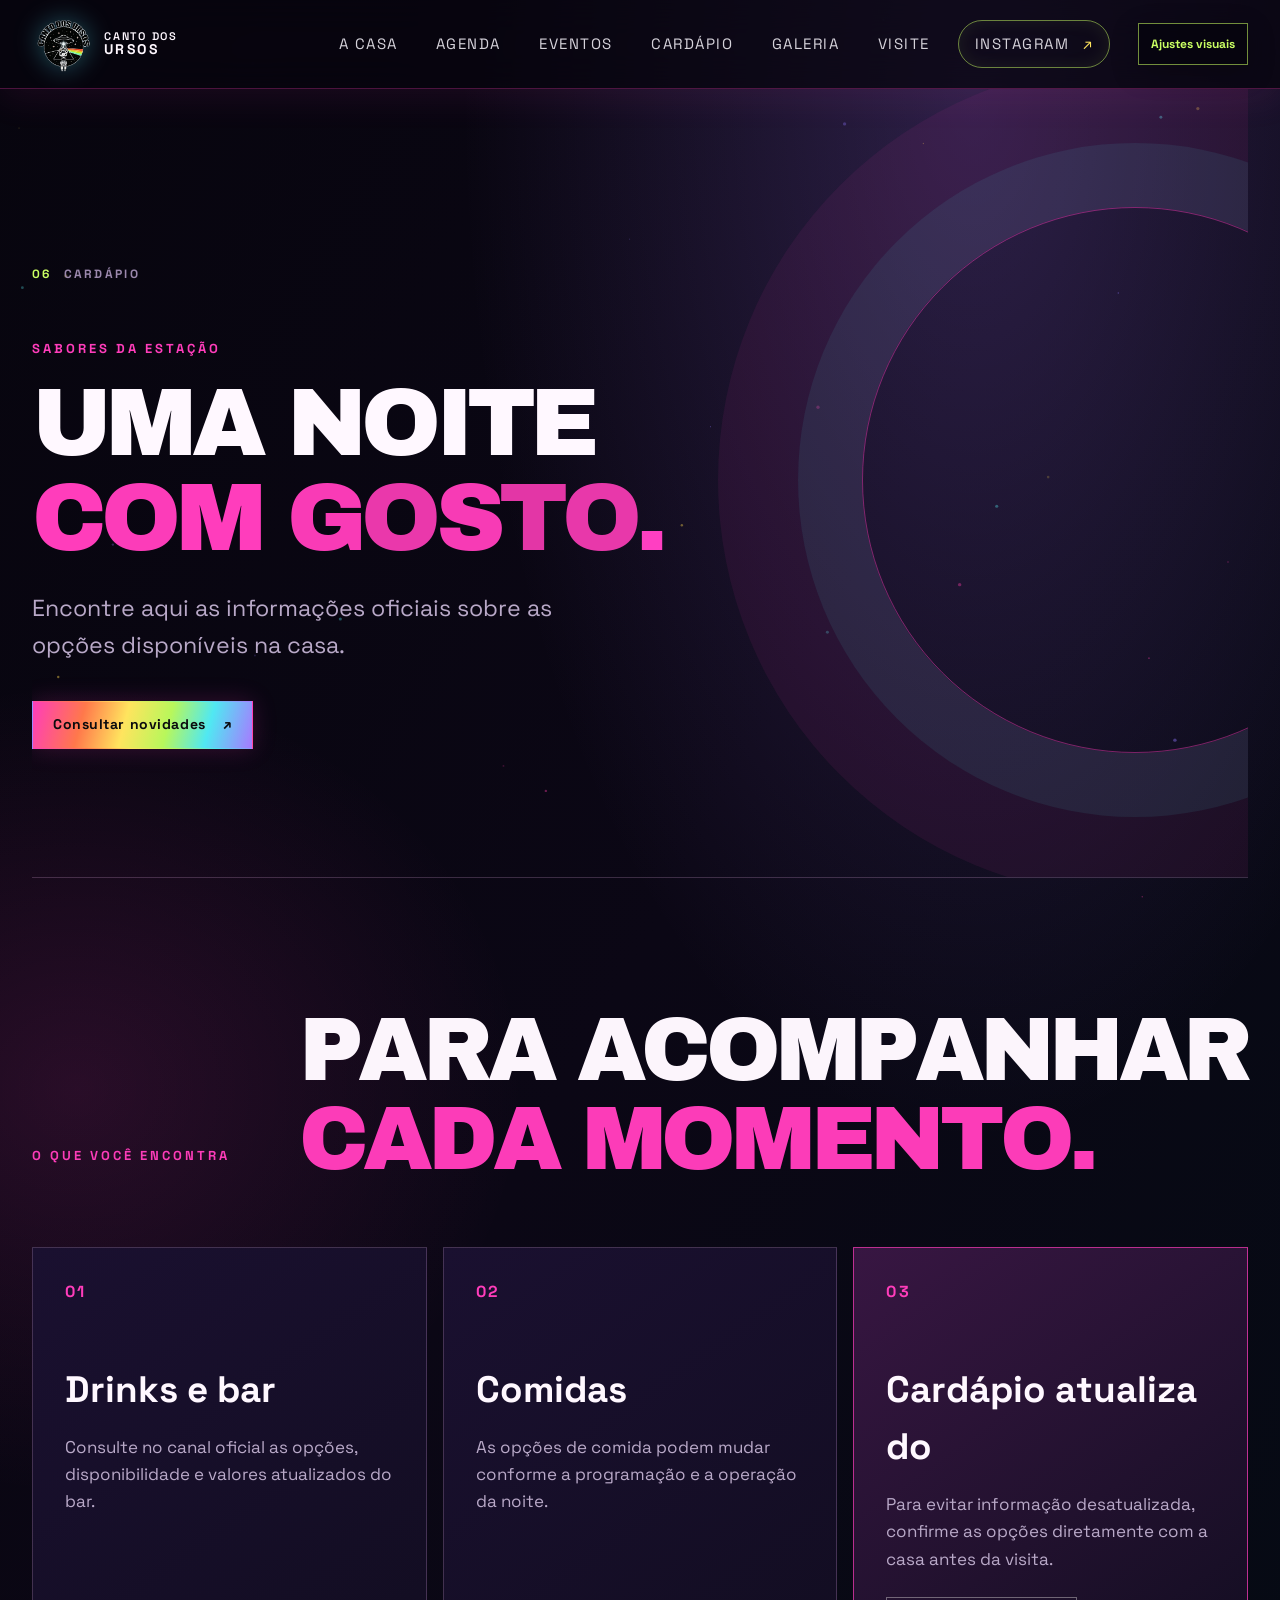
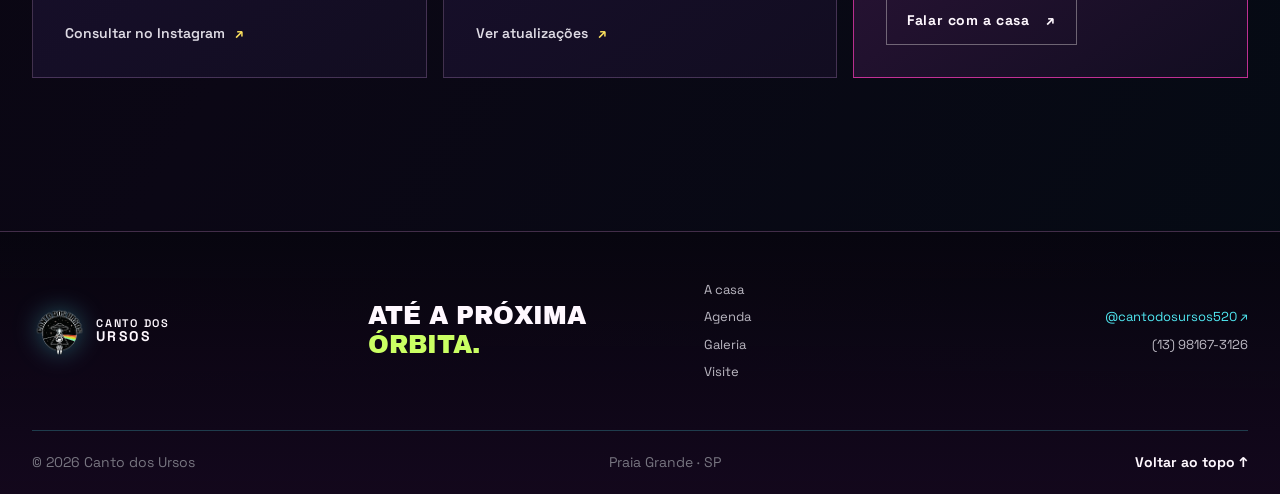
==== cardapio/index.html @ 27183014 "Adicionar bandeira LGBT 3D do Sketchfab" ====
<!DOCTYPE html><html lang="pt-BR"> <head><meta charset="UTF-8"><meta name="viewport" content="width=device-width, initial-scale=1"><meta name="theme-color" content="#090a10"><meta name="description" content="Consulte as informações oficiais sobre o cardápio do Canto dos Ursos."><meta name="keywords" content="Canto dos Ursos, boate LGBTQIA+, Praia Grande, vida noturna"><link rel="canonical" href="https://cantodosursos.online/"><meta property="og:type" content="website"><meta property="og:site_name" content="Canto dos Ursos"><meta property="og:url" content="https://cantodosursos.online/"><meta property="og:title" content="Cardápio | Canto dos Ursos"><meta property="og:description" content="Consulte as informações oficiais sobre o cardápio do Canto dos Ursos."><meta property="og:image" content="https://files.manuscdn.com/user_upload_by_module/session_file/310519664012364690/dqpLhyeZSPPXailp.png"><meta property="og:image:alt" content="Emblema oficial do Canto dos Ursos: disco voador, urso, astronauta, estrelas e arco-íris."><meta name="twitter:card" content="summary_large_image"><meta name="twitter:title" content="Cardápio | Canto dos Ursos"><meta name="twitter:description" content="Consulte as informações oficiais sobre o cardápio do Canto dos Ursos."><meta name="twitter:image" content="https://files.manuscdn.com/user_upload_by_module/session_file/310519664012364690/dqpLhyeZSPPXailp.png"><link rel="icon" type="image/png" href="/images/logo-canto-dos-ursos.png"><link rel="preconnect" href="https://fonts.googleapis.com"><link rel="preconnect" href="https://fonts.gstatic.com" crossorigin="anonymous"><link href="https://fonts.googleapis.com/css2?family=Archivo+Black&family=Space+Grotesk:wght@400;500;600;700&display=swap" rel="stylesheet"><title>Cardápio | Canto dos Ursos</title><script>
      try {
        const saved = JSON.parse(localStorage.getItem('canto-visual-settings') || '{}');
        const root = document.documentElement;
        if (saved.textScale === 'large') root.dataset.textScale = 'large';
        if (saved.contrast === 'high') root.dataset.contrast = 'high';
        if (saved.motion === 'reduced') root.dataset.motion = 'reduced';
        if (saved.lowVision === 'enabled') root.dataset.lowVision = 'enabled';
        if (saved.colorVision && saved.colorVision !== 'normal') root.dataset.colorVision = saved.colorVision;
      } catch {}
    </script><link rel="stylesheet" href="/_astro/cardapio.BzVViH2A.css"></head> <body> <canvas id="cosmic-field" class="cosmic-field" aria-hidden="true"></canvas> <a class="skip-link" href="#conteudo">Pular para o conteúdo</a> <script type="module">const s="canto-visual-settings",i={textScale:"normal",contrast:"normal",motion:"full",links:"normal",lowVision:"normal",colorVision:"normal"},n=document.documentElement,o=document.querySelector("#visual-settings"),r=document.querySelectorAll("[data-setting]");function d(){try{return{...i,...JSON.parse(localStorage.getItem(s)||"{}")}}catch{return{...i}}}function c(e){localStorage.setItem(s,JSON.stringify(e))}function l(e){n.dataset.textScale=e.textScale==="large"?"large":"normal",n.dataset.contrast=e.contrast==="high"?"high":"normal",n.dataset.motion=e.motion==="reduced"?"reduced":"full",n.dataset.links=e.links==="highlighted"?"highlighted":"normal",n.dataset.lowVision=e.lowVision==="enabled"?"enabled":"normal",n.dataset.colorVision=e.colorVision,r.forEach(t=>{const a=t.dataset.setting;a&&(t instanceof HTMLInputElement?t.checked=a==="textScale"?e.textScale==="large":a==="contrast"?e.contrast==="high":a==="motion"?e.motion==="reduced":a==="links"?e.links==="highlighted":e.lowVision==="enabled":a==="colorVision"&&(t.value=e.colorVision))})}if(o){let e=d();l(e),r.forEach(t=>{t.addEventListener("change",()=>{const a=t.dataset.setting;a&&(t instanceof HTMLSelectElement?e={...e,colorVision:t.value}:a==="textScale"?e={...e,textScale:t.checked?"large":"normal"}:a==="contrast"?e={...e,contrast:t.checked?"high":"normal"}:a==="motion"?e={...e,motion:t.checked?"reduced":"full"}:a==="links"?e={...e,links:t.checked?"highlighted":"normal"}:a==="lowVision"&&(e={...e,lowVision:t.checked?"enabled":"normal"}),l(e),c(e))})}),o.querySelector("[data-visual-reset]")?.addEventListener("click",()=>{e={...i},l(e),c(e)})}</script> <div class="site-content">  <header class="site-header" data-motion-root> <div class="header-inner"> <a class="brand" href="/" aria-label="Canto dos Ursos — início"> <img src="/images/logo-canto-dos-ursos.png" alt="Logo do Canto dos Ursos" width="62" height="56"> <span class="brand-name">CANTO DOS<br><strong>URSOS</strong></span> </a> <nav class="desktop-nav" aria-label="Navegação principal"> <a href="/#casa">A casa</a> <a href="/#agenda">Agenda</a> <a href="/eventos">Eventos</a> <a href="/cardapio">Cardápio</a> <a href="/#galeria">Galeria</a> <a href="/#visite">Visite</a> </nav> <a class="header-social" href="https://www.instagram.com/cantodosursos520/" target="_blank" rel="noreferrer" aria-label="Instagram oficial @cantodosursos520">
Instagram <span aria-hidden="true">↗</span> </a> <details class="visual-settings" id="visual-settings"> <summary aria-label="Abrir ajustes visuais">Ajustes visuais</summary> <div class="visual-settings-panel" role="group" aria-labelledby="visual-settings-title"> <div class="visual-settings-heading"> <p id="visual-settings-title">Preferências visuais</p> <span>Salvas neste navegador</span> </div> <label class="visual-option"><input type="checkbox" data-setting="textScale"> <span>Aumentar texto</span></label> <label class="visual-option"><input type="checkbox" data-setting="contrast"> <span>Alto contraste</span></label> <label class="visual-option"><input type="checkbox" data-setting="motion"> <span>Reduzir animações</span></label> <label class="visual-option"><input type="checkbox" data-setting="links"> <span>Destacar links e botões</span></label> <label class="visual-option"><input type="checkbox" data-setting="lowVision"> <span>Modo baixa visão</span></label> <label class="visual-select-label" for="color-vision">Perfil de daltonismo</label> <select id="color-vision" data-setting="colorVision"> <option value="normal">Visão padrão</option> <option value="protanopia">Protanopia</option> <option value="deuteranopia">Deuteranopia</option> <option value="tritanopia">Tritanopia</option> <option value="achromatopsia">Acromatopsia</option> </select> <button class="visual-reset" type="button" data-visual-reset>Restaurar padrões</button> </div> </details> <details class="mobile-nav" id="mobile-nav"> <summary aria-label="Abrir ou fechar menu de navegação"><span></span><span></span></summary> <nav class="mobile-menu" aria-label="Navegação móvel"> <a href="/#casa">A casa</a> <a href="/#agenda">Agenda</a> <a href="/eventos">Eventos</a> <a href="/cardapio">Cardápio</a> <a href="/#galeria">Galeria</a> <a href="/#visite">Visite</a> <a href="https://www.instagram.com/cantodosursos520/" target="_blank" rel="noreferrer">Instagram oficial ↗</a> </nav> </details> </div> </header> <script>
  const mobileNav = document.querySelector('#mobile-nav');
  mobileNav?.addEventListener('click', (event) => {
    const target = event.target;
    if (target instanceof Element && target.closest('a')) mobileNav.open = false;
  });
</script> <main id="conteudo" class="inner-page"> <section class="page-hero page-hero--menu section-shell" aria-labelledby="menu-title"> <div class="section-index" data-reveal><span>06</span> CARDÁPIO</div> <p class="eyebrow eyebrow--pink" data-reveal>Sabores da estação</p> <h1 id="menu-title" data-reveal data-gravity-title aria-label="Uma noite com gosto."><span class="title-line">Uma noite</span><br><span class="title-line"><em>com gosto.</em></span></h1> <p class="page-lead" data-reveal>Encontre aqui as informações oficiais sobre as opções disponíveis na casa.</p> <a class="button button--rainbow" data-reveal href="https://www.instagram.com/cantodosursos520/" target="_blank" rel="noreferrer">Consultar novidades <span aria-hidden="true">↗</span></a> </section> <section class="page-content section-shell" aria-labelledby="menu-content-title"> <div class="page-content-heading"> <p class="eyebrow eyebrow--pink" data-reveal>O que você encontra</p> <h2 id="menu-content-title" data-reveal><span class="title-line">Para acompanhar</span><br><span class="title-line"><em>cada momento.</em></span></h2> </div> <div class="information-grid"> <article class="information-card"> <span class="card-number">01</span> <h3>Drinks e bar</h3> <p>Consulte no canal oficial as opções, disponibilidade e valores atualizados do bar.</p> <a class="text-link" href="https://www.instagram.com/cantodosursos520/" target="_blank" rel="noreferrer">Consultar no Instagram <span aria-hidden="true">↗</span></a> </article> <article class="information-card"> <span class="card-number">02</span> <h3>Comidas</h3> <p>As opções de comida podem mudar conforme a programação e a operação da noite.</p> <a class="text-link" href="https://www.instagram.com/cantodosursos520/" target="_blank" rel="noreferrer">Ver atualizações <span aria-hidden="true">↗</span></a> </article> <article class="information-card information-card--accent"> <span class="card-number">03</span> <h3>Cardápio atualizado</h3> <p>Para evitar informação desatualizada, confirme as opções diretamente com a casa antes da visita.</p> <a class="button button--outline" href="tel:+5513981673126">Falar com a casa <span aria-hidden="true">↗</span></a> </article> </div> </section> </main> <footer class="site-footer"> <div class="footer-main section-shell"> <a class="footer-brand" href="#inicio" aria-label="Voltar ao início do Canto dos Ursos"> <img src="/images/logo-canto-dos-ursos.png" alt="" width="62" height="56" loading="lazy"> <span>CANTO DOS<br><strong>URSOS</strong></span> </a> <p class="footer-signoff">Até a próxima <em>órbita.</em></p> <nav class="footer-nav" aria-label="Navegação do rodapé"> <a href="#casa">A casa</a> <a href="#agenda">Agenda</a> <a href="#galeria">Galeria</a> <a href="#visite">Visite</a> </nav> <div class="footer-contact"> <a href="https://www.instagram.com/cantodosursos520/" target="_blank" rel="noreferrer">@cantodosursos520 ↗</a> <a href="tel:+5513981673126">(13) 98167-3126</a> </div> </div> <div class="footer-bottom section-shell"> <span>© 2026 Canto dos Ursos</span> <span>Praia Grande · SP</span> <a href="#inicio">Voltar ao topo ↑</a> </div> </footer>  </div> </body></html> <script type="module" src="/_astro/cardapio.astro_astro_type_script_index_0_lang.DxZ-_K55.js"></script>
---- _astro/cardapio.BzVViH2A.css ----
:root{color-scheme:dark;--ink: #08090e;--panel: #10121b;--panel-soft: #151722;--paper: #f4f0ec;--muted: #aaa9b3;--line: rgba(244, 240, 236, .17);--pink: #fa3da7;--orange: #ff713d;--yellow: #fbd54d;--green: #76e36f;--blue: #52d7df;--violet: #8f77ff;--display: "Archivo Black", Impact, sans-serif;--body: "Space Grotesk", "Helvetica Neue", sans-serif;--rainbow: linear-gradient(105deg, var(--pink) 0%, var(--orange) 23%, var(--yellow) 42%, var(--green) 61%, var(--blue) 79%, var(--violet) 100%);--photo-radius: clamp(14px, 1.8vw, 24px);font-family:var(--body);font-synthesis:none;text-rendering:optimizeLegibility;-webkit-font-smoothing:antialiased;-moz-osx-font-smoothing:grayscale;background:var(--ink);color:var(--paper);scroll-behavior:smooth}*{box-sizing:border-box}html{min-width:320px;background:var(--ink)}body{min-width:320px;margin:0;overflow-x:hidden;background:radial-gradient(ellipse at 76% 11%,rgba(71,54,114,.17),transparent 32rem),radial-gradient(ellipse at 7% 61%,rgba(27,70,79,.12),transparent 30rem),var(--ink);color:var(--paper);font-size:16px;line-height:1.55}body:before{position:fixed;z-index:-1;inset:0;pointer-events:none;content:"";opacity:.29;background-image:radial-gradient(1px 1px at 12% 18%,rgba(255,255,255,.64) 0,transparent 2px),radial-gradient(1px 1px at 66% 33%,rgba(255,255,255,.55) 0,transparent 2px),radial-gradient(1px 1px at 88% 72%,rgba(255,255,255,.48) 0,transparent 2px),radial-gradient(1px 1px at 34% 87%,rgba(255,255,255,.44) 0,transparent 2px);background-size:420px 360px,510px 460px,580px 520px,470px 420px}img{display:block;max-width:100%}.cosmic-field{position:fixed;z-index:0;inset:0;display:block;width:100%;height:100%;pointer-events:none}.site-content{position:relative;z-index:1;min-height:100svh}a{color:inherit;text-decoration:none}button,summary{font:inherit}button{color:inherit}::selection{color:var(--ink);background:var(--yellow)}:focus-visible{outline:2px solid var(--yellow);outline-offset:5px}.skip-link{position:fixed;z-index:100;top:12px;left:12px;padding:11px 15px;transform:translateY(-160%);background:var(--paper);color:var(--ink);font-weight:700}.skip-link:focus{transform:translateY(0)}.section-shell{width:min(100% - 64px,1280px);margin-inline:auto}.site-header{position:sticky;z-index:30;top:0;border-bottom:1px solid rgba(255,255,255,.1);background:#08090ed6;backdrop-filter:blur(18px);-webkit-backdrop-filter:blur(18px)}.header-inner{display:flex;width:min(100% - 64px,1280px);min-height:78px;align-items:center;justify-content:space-between;gap:28px;margin-inline:auto}.brand,.footer-brand{display:inline-flex;align-items:center;gap:10px;flex:0 0 auto}.brand img,.footer-brand img{width:48px;height:46px;object-fit:contain}.brand-name,.footer-brand span{font-size:10px;font-weight:600;line-height:1.05;letter-spacing:.11em}.brand-name strong,.footer-brand strong{font-size:13px;letter-spacing:.17em}.desktop-nav{display:flex;align-items:center;gap:clamp(20px,3vw,42px);margin-left:auto}.desktop-nav a,.header-social{color:#d5d2da;font-size:13px;transition:color .2s ease}.desktop-nav a:hover,.footer-nav a:hover,.header-social:hover{color:var(--pink)}.header-social{padding:11px 16px;border:1px solid var(--line);border-radius:999px}.header-social span{margin-left:8px;color:var(--yellow)}.mobile-nav{display:none;position:relative}.mobile-nav summary{display:flex;width:44px;height:44px;align-items:center;justify-content:center;flex-direction:column;gap:6px;border:1px solid var(--line);border-radius:50%;cursor:pointer;list-style:none}.mobile-nav summary::-webkit-details-marker{display:none}.mobile-nav summary span{width:16px;height:1px;background:var(--paper);transition:transform .2s ease}.mobile-nav[open] summary span:first-child{transform:translateY(3.5px) rotate(45deg)}.mobile-nav[open] summary span:last-child{transform:translateY(-3.5px) rotate(-45deg)}.mobile-menu{position:absolute;top:56px;right:0;display:grid;width:min(82vw,320px);gap:0;padding:12px;border:1px solid var(--line);background:#11121a;box-shadow:0 18px 55px #0000007a}.mobile-menu a{padding:13px 10px;border-bottom:1px solid rgba(255,255,255,.08);font-size:14px}.mobile-menu a:last-child{border:0;color:var(--yellow)}.hero{position:relative;display:grid;min-height:min(790px,calc(100svh - 78px));grid-template-columns:minmax(0,1fr) minmax(0,.94fr);align-items:center;gap:clamp(28px,5vw,78px);padding-top:clamp(54px,8vw,108px);padding-bottom:108px}.hero-copy{position:relative;z-index:2;padding-block:18px}.eyebrow{display:flex;align-items:center;gap:10px;margin:0 0 18px;color:#b7b4c1;font-size:11px;font-weight:700;letter-spacing:.17em;line-height:1.4;text-transform:uppercase}.eyebrow--pink{color:var(--pink)}.eyebrow-dot{width:7px;height:7px;border-radius:50%;background:var(--green);box-shadow:0 0 14px #76e36fc2}.hero-logo{width:clamp(110px,14vw,170px);height:auto;margin:0 0 14px;object-fit:contain}h1,h2,p{margin-top:0}.hero h1,.intro h2,.agenda h2,.gallery-heading h2,.visit h2{margin:0;font-family:var(--display);font-weight:400;letter-spacing:-.06em;line-height:.99;text-transform:uppercase}.hero h1{max-width:760px;font-size:clamp(54px,7.5vw,106px)}.hero h1 em,.agenda h2 em,.gallery-heading h2 em,.visit h2 em{color:var(--pink);font-style:normal}@keyframes gravity-title-color-pass{0%{background-position:112% 0}24%{background-position:-112% 0}to{background-position:-112% 0}}@supports (background-clip: text) or (-webkit-background-clip: text){.hero h1.gravity-title--shimmer{background-image:linear-gradient(110deg,var(--paper) 0%,var(--paper) 44%,var(--blue) 47%,#fff 50%,var(--pink) 53%,var(--paper) 57%,var(--paper) 100%);background-position:112% 0;background-size:240% 100%;background-clip:text;-webkit-background-clip:text;-webkit-text-fill-color:transparent;animation:gravity-title-color-pass 8.8s cubic-bezier(.2,.75,.25,1) infinite}.hero h1.gravity-title--shimmer em{background-image:linear-gradient(110deg,var(--pink) 0%,var(--pink) 44%,var(--blue) 47%,#fff 50%,var(--yellow) 53%,var(--pink) 57%,var(--pink) 100%);background-position:112% 0;background-size:240% 100%;background-clip:text;-webkit-background-clip:text;-webkit-text-fill-color:transparent;animation:gravity-title-color-pass 8.8s cubic-bezier(.2,.75,.25,1) infinite}}.gravity-word{display:inline-block;white-space:nowrap}.gravity-char{display:inline-block;transform-origin:50% 58%}.gravity-title--forming .gravity-char{will-change:transform,opacity,filter}.hero-description{max-width:410px;margin:22px 0 28px;color:#c5c2cd;font-size:clamp(15px,1.45vw,18px)}.hero-actions{display:flex;flex-wrap:wrap;align-items:center;gap:25px}.button{display:inline-flex;min-height:48px;align-items:center;justify-content:center;gap:17px;padding:0 20px;border:1px solid transparent;font-size:12px;font-weight:700;letter-spacing:.04em;transition:transform .22s ease,background .22s ease,border-color .22s ease}.button:hover{transform:translateY(-3px)}.button--rainbow{position:relative;isolation:isolate;background:var(--rainbow);color:#0b0b0e}.button--rainbow:before{position:absolute;z-index:-1;inset:1px;content:"";background:var(--paper);opacity:0;transition:opacity .22s ease}.button--rainbow:hover:before{opacity:1}.button--outline{border-color:#f4f0ec61;color:var(--paper)}.button--outline:hover{border-color:var(--pink);background:#fa3da71a}.text-link{display:inline-flex;align-items:center;gap:10px;color:#dedbe4;font-size:12px;font-weight:600}.text-link span{color:var(--yellow);transition:transform .2s ease}.text-link:hover span{transform:translate(3px,-2px)}.hero-orbit{position:absolute;z-index:-1;border:1px solid rgba(143,119,255,.15);border-radius:50%;pointer-events:none}.hero-orbit--one{top:-16%;left:-8%;width:clamp(230px,30vw,410px);aspect-ratio:1}.hero-orbit--two{top:-9%;left:-2%;width:clamp(160px,22vw,300px);aspect-ratio:1;border-color:#fa3da726}.hero-image-wrap{position:relative;width:100%;min-height:430px;margin:0;align-self:stretch;overflow:hidden;border-radius:var(--photo-radius);background:#1a1924}.hero-image-wrap:after{position:absolute;inset:0;content:"";background:linear-gradient(180deg,#04050a0a 45%,#04050ac2),linear-gradient(130deg,rgba(12,12,18,.12),transparent 40%);pointer-events:none}.hero-image{position:absolute;inset:0;width:100%;height:100%;object-fit:cover;object-position:center}.image-corner{position:absolute;z-index:1;top:18px;right:18px;padding:6px 9px;border:1px solid rgba(255,255,255,.42);color:#fff;font-size:9px;letter-spacing:.12em}.hero-caption{position:absolute;z-index:1;right:20px;bottom:21px;left:22px;display:flex;align-items:center;gap:9px;color:#ffffffd4;font-size:10px;letter-spacing:.08em;text-transform:uppercase}.caption-mark{width:7px;height:7px;flex:0 0 auto;border-radius:50%;background:var(--yellow)}.scroll-cue{position:absolute;bottom:32px;left:0;display:flex;align-items:center;gap:11px;color:var(--muted);font-size:10px;letter-spacing:.16em;text-transform:uppercase}.scroll-cue span{color:var(--pink);font-size:18px}.section-index{display:flex;align-items:center;gap:12px;color:#777680;font-size:10px;font-weight:700;letter-spacing:.19em}.section-index span{color:var(--pink)}.intro{position:relative;display:grid;min-height:470px;grid-template-columns:1fr 1fr;align-content:center;column-gap:8%;padding-block:clamp(75px,10vw,140px);border-top:1px solid var(--line);overflow:hidden}.intro .section-index{grid-column:1 / -1;margin-bottom:58px}.intro-copy,.intro-aside{position:relative;z-index:1}.intro h2,.agenda h2,.gallery-heading h2,.visit h2{font-size:clamp(43px,6.3vw,84px)}.intro h2 .title-accent{color:var(--blue)}.intro-aside{max-width:410px;align-self:end;padding-bottom:5px}.intro-aside p{margin-bottom:24px;color:#c4c1ca;font-size:clamp(15px,1.5vw,18px)}.intro-rainbow{position:absolute;right:-3%;bottom:35px;display:flex;width:38%;height:5px;gap:3px;transform:rotate(-8deg);opacity:.8}.intro-rainbow span{flex:1;background:var(--pink)}.intro-rainbow span:nth-child(2){background:var(--orange)}.intro-rainbow span:nth-child(3){background:var(--yellow)}.intro-rainbow span:nth-child(4){background:var(--green)}.intro-rainbow span:nth-child(5){background:var(--blue)}.intro-rainbow span:nth-child(6){background:var(--violet)}.agenda{padding-block:clamp(70px,9vw,120px);border-top:1px solid var(--line)}.agenda .section-index{margin-bottom:60px}.agenda-layout{position:relative;display:grid;min-height:370px;grid-template-columns:1.08fr .92fr;align-items:center;gap:40px;overflow:hidden}.agenda-title-block{position:relative;z-index:1}.agenda h2 em{color:var(--yellow)}.agenda-note{position:relative;z-index:1;max-width:420px;padding:34px;border:1px solid rgba(255,255,255,.15);background:#10121bd6}.agenda-note p{max-width:320px;margin:8px 0 25px;color:#c4c1ca;font-size:15px}.agenda-note small{display:block;margin-top:17px;color:#84828d;font-size:10px}.agenda-star{color:var(--pink);font-size:31px}.agenda-orbit{position:absolute;top:-40%;right:-4%;width:clamp(280px,42vw,570px);aspect-ratio:1;border:1px solid rgba(250,61,167,.17);border-radius:50%}.agenda-orbit:before,.agenda-orbit:after,.agenda-orbit span{position:absolute;top:50%;left:50%;border:1px solid rgba(82,215,223,.13);border-radius:50%;content:"";transform:translate(-50%,-50%)}.agenda-orbit:before{width:77%;height:77%}.agenda-orbit:after{width:51%;height:51%;border-color:#fbd54d2e}.agenda-orbit span{width:12px;height:12px;border:0;background:var(--pink);box-shadow:0 0 22px #fa3da7bf}.agenda-orbit span:nth-child(1){top:22%;left:69%}.agenda-orbit span:nth-child(2){top:68%;left:21%;width:7px;height:7px;background:var(--blue)}.agenda-orbit span:nth-child(3){top:82%;left:75%;width:5px;height:5px;background:var(--yellow)}.gallery-section{padding-block:clamp(70px,9vw,124px);border-top:1px solid var(--line)}.gallery-section .section-index{margin-bottom:60px}.gallery-heading{display:flex;align-items:end;justify-content:space-between;gap:42px;margin-bottom:40px}.gallery-heading h2{max-width:740px}.gallery-intro{max-width:280px;margin:0 0 8px;color:#aaa7b2;font-size:13px}.photo-grid{display:grid;grid-template-columns:repeat(12,minmax(0,1fr));grid-auto-rows:clamp(58px,6.1vw,86px);gap:13px}.photo-card{position:relative;min-width:0;min-height:0;grid-column:span 3;grid-row:span 3;margin:0}.photo-card--1{grid-column:span 6;grid-row:span 5}.photo-card--2,.photo-card--4,.photo-card--7{grid-row:span 4}.photo-card--5{grid-column:span 6;grid-row:span 4}.photo-trigger{position:relative;display:block;width:100%;height:calc(100% - 26px);padding:0;overflow:hidden;border:0;border-radius:var(--photo-radius);background:var(--panel-soft);cursor:zoom-in}.photo-trigger:after{position:absolute;inset:0;content:"";background:linear-gradient(180deg,transparent 45%,rgba(0,0,0,.32));opacity:.4;transition:opacity .25s ease}.photo-trigger img{width:100%;height:100%;object-fit:cover;transition:transform .65s cubic-bezier(.2,.75,.25,1),filter .35s ease}.photo-trigger:hover img,.photo-trigger:focus-visible img{transform:scale(1.045);filter:saturate(1.08)}.photo-trigger:hover:after{opacity:.9}.photo-zoom{position:absolute;z-index:1;right:12px;bottom:12px;display:inline-flex;align-items:center;gap:8px;padding:6px 9px;background:#08090eb8;color:#fff;font-size:10px;opacity:0;transform:translateY(4px);transition:opacity .2s ease,transform .2s ease}.photo-trigger:hover .photo-zoom,.photo-trigger:focus-visible .photo-zoom{opacity:1;transform:translateY(0)}.photo-zoom span{color:var(--yellow)}.photo-card figcaption{display:flex;align-items:center;gap:7px;height:26px;overflow:hidden;color:#aaa7b2;font-size:9px;letter-spacing:.09em;text-overflow:ellipsis;text-transform:uppercase;white-space:nowrap}.photo-caption-dot{width:5px;height:5px;flex:0 0 auto;border-radius:50%;background:var(--pink)}.gallery-source{margin-top:26px}.photo-dialog{width:min(94vw,1160px);max-width:none;max-height:94svh;padding:16px;overflow:visible;border:1px solid rgba(255,255,255,.21);background:#0a0b11;color:var(--paper);opacity:0;transform:translateY(14px) scale(.99);transition:opacity .24s ease,transform .24s ease,display .24s allow-discrete,overlay .24s allow-discrete}.photo-dialog[open]{opacity:1;transform:translateY(0) scale(1)}@starting-style{.photo-dialog[open]{opacity:0;transform:translateY(14px) scale(.99)}}.photo-dialog::backdrop{background:#03040800;backdrop-filter:blur(0);transition:background .24s ease,backdrop-filter .24s ease}.photo-dialog[open]::backdrop{background:#030408eb;backdrop-filter:blur(10px)}.dialog-content{display:grid;grid-template-rows:auto minmax(0,1fr) auto;gap:12px}.dialog-topline,.dialog-caption{display:flex;align-items:center;justify-content:space-between;margin:0;color:#bdb9c5;font-size:10px;letter-spacing:.12em;text-transform:uppercase}.dialog-close{display:inline-flex;align-items:center;gap:13px;padding:8px 10px;border:1px solid var(--line);background:transparent;cursor:pointer;font-size:11px}.dialog-close span{color:var(--pink);font-size:18px;line-height:1}.dialog-image-wrap{position:relative;display:flex;min-height:min(70vh,650px);align-items:center;justify-content:center;overflow:hidden;border-radius:var(--photo-radius);background:#05060a}.dialog-image-wrap img{max-width:100%;max-height:min(70vh,650px);object-fit:contain}.dialog-arrow{position:absolute;z-index:1;top:50%;width:44px;height:44px;border:1px solid rgba(255,255,255,.42);border-radius:50%;background:#08090eb8;color:#fff;cursor:pointer;transform:translateY(-50%);transition:background .2s ease,border-color .2s ease}.dialog-arrow:hover{border-color:var(--yellow);background:#20212b}.dialog-arrow--prev{left:12px}.dialog-arrow--next{right:12px}.dialog-caption{justify-content:flex-start;min-height:22px}.visit{padding-block:clamp(70px,9vw,125px);border-top:1px solid var(--line)}.visit .section-index{margin-bottom:58px}.visit-layout{display:grid;grid-template-columns:1fr 1fr;align-items:center;gap:10%}.visit-copy h2{margin-bottom:27px}.visit-address{margin:0 0 24px;color:#c6c3cd;font-size:18px;line-height:1.55}.contact-panel{position:relative;padding:clamp(25px,4vw,48px);overflow:hidden;border:1px solid rgba(255,255,255,.16);background:linear-gradient(140deg,#161722f2,#0d0e15e0)}.contact-label{margin-bottom:18px;color:var(--pink);font-size:10px;font-weight:700;letter-spacing:.19em}.contact-line{position:relative;z-index:1;display:grid;grid-template-columns:1fr 1.5fr auto;align-items:center;gap:12px;padding:18px 0;border-top:1px solid var(--line)}.contact-line>span:first-child{color:#96939e;font-size:12px}.contact-line strong{font-size:clamp(14px,1.8vw,19px);font-weight:500}.contact-line>span:last-child{color:var(--yellow)}.contact-note{position:relative;z-index:1;max-width:280px;margin:20px 0 0;color:#9d9aa6;font-size:12px}.contact-prism{position:absolute;right:-42px;bottom:-42px;display:flex;width:180px;height:180px;align-items:center;justify-content:center;gap:2px;transform:rotate(-32deg);opacity:.22}.contact-prism i{width:12px;height:100%;background:var(--pink)}.contact-prism i:nth-child(2){background:var(--orange)}.contact-prism i:nth-child(3){background:var(--yellow)}.contact-prism i:nth-child(4){background:var(--green)}.contact-prism i:nth-child(5){background:var(--blue)}.contact-prism i:nth-child(6){background:var(--violet)}.site-footer{border-top:1px solid var(--line);background:#06070bd6}.footer-main{display:grid;grid-template-columns:1.2fr 1.2fr 1fr 1fr;align-items:center;gap:24px;padding-block:48px}.footer-brand img{width:54px;height:50px}.footer-signoff{margin:0;font-family:var(--display);font-size:clamp(18px,2vw,25px);line-height:1.15;text-transform:uppercase}.footer-signoff em{color:var(--pink);font-style:normal}.footer-nav,.footer-contact{display:grid;gap:7px;color:#bcb9c3;font-size:11px}.footer-contact{justify-self:end;text-align:right}.footer-contact a:first-child{color:var(--yellow)}.footer-bottom{display:flex;min-height:52px;align-items:center;justify-content:space-between;gap:14px;border-top:1px solid var(--line);color:#777580;font-size:10px}.footer-bottom a{color:#bcb9c3}@media(min-width:1500px){.hero{min-height:790px}}@media(max-width:900px){.section-shell,.header-inner{width:min(100% - 44px,760px)}.hero{min-height:auto;grid-template-columns:1fr 1fr;gap:30px;padding-top:70px;padding-bottom:90px}.hero-image-wrap{min-height:400px}.hero h1{font-size:clamp(42px,6.6vw,58px)}.hero-logo{width:122px}.gallery-heading{align-items:start}.gallery-intro{max-width:230px}.photo-grid{grid-auto-rows:clamp(58px,8vw,78px);gap:10px}.photo-card{grid-column:span 4}.photo-card--1,.photo-card--5{grid-column:span 8}.photo-card--2,.photo-card--3,.photo-card--4,.photo-card--6,.photo-card--7,.photo-card--8,.photo-card--9,.photo-card--10{grid-column:span 4}.visit-layout{gap:6%}.footer-main{grid-template-columns:1fr 1fr}.footer-contact{justify-self:start;text-align:left}}@media(max-width:640px){body{font-size:15px}.section-shell,.header-inner{width:min(100% - 36px,520px)}.header-inner{min-height:68px;gap:12px}.brand img{width:42px;height:40px}.brand-name{font-size:9px}.brand-name strong{font-size:11px}.desktop-nav,.header-social{display:none}.mobile-nav{display:block;margin-left:auto}.hero{display:flex;flex-direction:column;align-items:stretch;gap:26px;padding-top:46px;padding-bottom:74px}.hero-copy{padding-block:0}.hero-logo{width:103px;margin-bottom:7px}.hero h1{font-size:clamp(52px,15vw,76px)}.hero-description{max-width:340px;margin-block:18px 22px;font-size:15px}.hero-image-wrap{min-height:340px;aspect-ratio:1 / 1.04}.hero-caption{right:12px;bottom:15px;left:14px;font-size:9px}.scroll-cue{bottom:22px}.hero-orbit--one{top:-10%;left:-30%}.hero-orbit--two{top:-5%;left:-18%}.intro{display:block;min-height:0;padding-block:65px 100px}.intro .section-index{margin-bottom:38px}.intro h2,.agenda h2,.gallery-heading h2,.visit h2{font-size:clamp(42px,12vw,64px)}.intro-aside{margin-top:28px}.intro-aside p{font-size:15px}.intro-rainbow{right:-9%;bottom:34px;width:70%}.agenda,.gallery-section,.visit{padding-block:64px}.agenda .section-index,.gallery-section .section-index,.visit .section-index{margin-bottom:38px}.agenda-layout{min-height:0;grid-template-columns:1fr;gap:22px;padding-block:10px}.agenda-note{padding:24px}.agenda-orbit{top:4%;right:-27%;width:82vw}.gallery-heading{display:block;margin-bottom:28px}.gallery-intro{margin-top:20px}.photo-grid{grid-template-columns:repeat(6,minmax(0,1fr));grid-auto-rows:clamp(56px,16vw,80px);gap:8px}.photo-card,.photo-card--2,.photo-card--3,.photo-card--4,.photo-card--6,.photo-card--7,.photo-card--8,.photo-card--9,.photo-card--10{grid-column:span 3;grid-row:span 3}.photo-card--1,.photo-card--5{grid-column:span 6;grid-row:span 4}.photo-card--4,.photo-card--7,.photo-card--10{grid-row:span 4}.photo-card figcaption{font-size:8px;letter-spacing:.04em}.photo-zoom{right:6px;bottom:6px;font-size:9px}.photo-dialog{width:100vw;max-width:none;max-height:100svh;padding:10px;border-inline:0}.dialog-image-wrap{min-height:58svh}.dialog-image-wrap img{max-height:58svh}.dialog-arrow{width:38px;height:38px}.dialog-arrow--prev{left:5px}.dialog-arrow--next{right:5px}.visit-layout{grid-template-columns:1fr;gap:34px}.visit-address{font-size:17px}.contact-panel{padding:24px 20px}.contact-line{grid-template-columns:.72fr 1.7fr auto;gap:8px}.contact-line>span:first-child{font-size:10px}.contact-line strong{font-size:15px}.footer-main{grid-template-columns:1fr 1fr;gap:27px 18px;padding-block:35px}.footer-signoff{font-size:19px}.footer-nav,.footer-contact{font-size:10px}.footer-bottom{flex-wrap:wrap;justify-content:flex-start;padding-block:15px}.footer-bottom a{margin-left:auto}}@media(max-width:370px){.section-shell,.header-inner{width:min(100% - 28px,520px)}.hero h1{font-size:49px}.hero-image-wrap{min-height:290px}.button{gap:10px;padding-inline:15px}.contact-line{grid-template-columns:.62fr 1.75fr auto}.contact-line strong{font-size:14px}}@media(prefers-reduced-motion:reduce){:root{scroll-behavior:auto}*,*:before,*:after{scroll-behavior:auto!important;animation-duration:.01ms!important;animation-iteration-count:1!important;transition-duration:.01ms!important}}:root{--ink: #07050e;--panel: #120d21;--panel-soft: #1a1030;--paper: #fff8ff;--muted: #b9a9c8;--line: rgba(255, 194, 255, .2);--pink: #ff3dbb;--orange: #ff784b;--yellow: #ffe45e;--green: #b8f75b;--blue: #50e8f2;--violet: #a779ff;--alien: #caff63;--portal: radial-gradient(circle at 50% 46%, rgba(255, 61, 187, .24), transparent 18%, rgba(80, 232, 242, .12) 37%, transparent 64%)}body{background:radial-gradient(ellipse at 76% 4%,rgba(167,121,255,.22),transparent 32rem),radial-gradient(ellipse at 6% 52%,rgba(255,61,187,.13),transparent 28rem),linear-gradient(120deg,#07050e,#0b0715 48%,#050b14)}body:after{position:fixed;z-index:-1;inset:0;pointer-events:none;content:"";opacity:.18;background-image:linear-gradient(rgba(255,255,255,.06) 1px,transparent 1px),linear-gradient(90deg,rgba(255,255,255,.06) 1px,transparent 1px);background-size:72px 72px;mask-image:linear-gradient(to bottom,black,transparent 80%)}.site-header{border-bottom-color:#ff3dbb47;background:#07050ebd;box-shadow:0 10px 36px #ff3dbb14}.brand img,.footer-brand img{filter:drop-shadow(0 0 13px rgba(80,232,242,.35))}.brand-name,.footer-brand span{letter-spacing:.16em}.desktop-nav a,.header-social{text-transform:uppercase;letter-spacing:.1em}.header-social{border-color:#caff6380;box-shadow:inset 0 0 18px #caff6314}.header-social:hover{color:var(--alien);border-color:var(--alien)}.hero{isolation:isolate;min-height:min(830px,calc(100svh - 78px))}.hero:before{position:absolute;z-index:-2;top:-8%;left:-13%;width:min(72vw,820px);aspect-ratio:1;border:1px solid rgba(80,232,242,.3);border-radius:50%;content:"";background:var(--portal);box-shadow:0 0 0 18px #ff3dbb09,0 0 100px #a779ff21;animation:alien-portal-pulse 9s ease-in-out infinite alternate}.hero:after{position:absolute;z-index:-1;top:8%;left:38%;width:10px;height:10px;border-radius:50%;content:"";background:var(--alien);box-shadow:0 0 0 7px #caff630f,0 0 30px var(--alien);animation:alien-orbit-dot 10s linear infinite}@keyframes alien-portal-pulse{0%{transform:scale(.96) rotate(-3deg);opacity:.72}to{transform:scale(1.04) rotate(3deg);opacity:1}}@keyframes alien-orbit-dot{to{transform:translate(290px,190px)}}.hero-logo{filter:drop-shadow(0 0 24px rgba(255,61,187,.28))}.hero h1{max-width:790px;text-wrap:balance;text-shadow:0 0 34px rgba(167,121,255,.18)}.hero h1 em{color:var(--alien);text-shadow:0 0 18px rgba(202,255,99,.25)}.hero-description{color:#e3d9ee}.eyebrow{letter-spacing:.23em}.eyebrow-dot{background:var(--alien);box-shadow:0 0 16px var(--alien)}.hero-orbit{border-color:#caff633d;border-style:dashed;animation:orbit-drift 18s linear infinite}.hero-orbit--two{border-color:#ff3dbb4d;animation-direction:reverse;animation-duration:13s}@keyframes orbit-drift{to{transform:rotate(360deg)}}.hero-image-wrap{border:1px solid rgba(80,232,242,.42);border-radius:38% 14% 30% 12%/15% 31% 12% 30%;box-shadow:0 0 0 8px #ff3dbb0b,0 24px 80px #00000061}.hero-image-wrap:before{position:absolute;z-index:1;inset:12px;border:1px solid rgba(255,228,94,.32);border-radius:32% 11% 28% 10%/12% 29% 10% 28%;content:"";pointer-events:none}.hero-image{filter:saturate(1.16) contrast(1.04)}.image-corner{border-color:var(--alien);color:var(--alien)}.scroll-cue{color:#d8cbe5}.scroll-cue span{color:var(--alien)}.section-index{color:#9b88ad}.section-index span{color:var(--alien)}.intro,.agenda,.gallery-section,.visit{border-top-color:#ff3dbb3d}.intro h2 .title-accent{color:var(--blue);text-shadow:0 0 18px rgba(80,232,242,.23)}.intro-rainbow{height:9px;border-radius:99px;filter:blur(.1px) drop-shadow(0 0 12px rgba(255,61,187,.35))}.agenda-layout{min-height:420px}.agenda-note{border-color:#caff636b;background:linear-gradient(135deg,#1e0e32e6,#0b1a20d9);box-shadow:12px 12px #ff3dbb1f;transform:rotate(-1.2deg)}.agenda-note:before{position:absolute;top:13px;right:15px;width:8px;height:8px;border-radius:50%;content:"";background:var(--alien);box-shadow:0 0 14px var(--alien)}.agenda-star{color:var(--alien);text-shadow:0 0 16px var(--alien)}.agenda-orbit{border-color:#50e8f24d;animation:orbit-drift 24s linear infinite}.agenda-orbit:after{border-color:#caff6352}.gallery-heading h2 em{color:var(--blue)}.photo-card:nth-child(3n) .photo-trigger{border-radius:14% 34% 12% 30%/30% 12% 30% 14%}.photo-card:nth-child(3n+1) .photo-trigger{border:1px solid rgba(255,61,187,.34)}.photo-card:nth-child(3n+2) .photo-trigger{border:1px solid rgba(80,232,242,.34)}.photo-card:nth-child(3n) .photo-trigger{border:1px solid rgba(202,255,99,.3)}.photo-trigger:before{position:absolute;z-index:1;top:13px;left:14px;width:8px;height:8px;border:1px solid var(--alien);border-radius:50% 50% 50% 0;content:"";transform:rotate(-32deg);opacity:.8}.photo-card figcaption{color:#c7b8d6}.photo-caption-dot{background:var(--alien);box-shadow:0 0 8px var(--alien)}.visit h2 em{color:var(--alien)}.contact-panel{border-color:#a779ff85;background:linear-gradient(145deg,#190d2bf5,#08141ce6);box-shadow:inset 0 0 36px #50e8f20f}.contact-label,.footer-contact a:first-child{color:var(--blue)}.contact-prism{opacity:.34;animation:prism-float 8s ease-in-out infinite alternate}@keyframes prism-float{to{transform:rotate(-22deg) translate(-8px,-12px) scale(1.08)}}.site-footer{background:linear-gradient(180deg,#07050ed6,#14081df5)}.footer-signoff em{color:var(--alien)}.footer-bottom{border-top-color:#50e8f23d}.photo-dialog{border-color:#caff636b;background:#0a0615}.button--rainbow{box-shadow:0 0 24px #ff3dbb2e}.button--outline:hover{border-color:var(--alien);background:#caff6317}@media(max-width:640px){.hero:before{top:-7%;left:-54%;width:140vw}.hero:after{left:65%}.hero-image-wrap{border-radius:27% 9% 22% 8%/9% 22% 8%}.agenda-note{transform:rotate(-.5deg)}}@media(prefers-reduced-motion:reduce){.hero:before,.hero:after,.hero-orbit,.agenda-orbit,.contact-prism{animation:none}}body{font-size:17px}.desktop-nav a,.header-social{font-size:15px}.brand-name,.footer-brand span{font-size:11px}.brand-name strong,.footer-brand strong{font-size:14px}.eyebrow{font-size:13px}.section-index{font-size:12px}.hero-description,.intro-aside p,.agenda-note p{font-size:clamp(16px,1.55vw,19px)}.text-link,.button{font-size:14px}.hero-caption,.scroll-cue{font-size:12px}.gallery-intro{font-size:15px}.photo-card figcaption{font-size:11px;letter-spacing:.07em}.photo-zoom,.contact-label{font-size:12px}.contact-line>span:first-child{font-size:14px}.contact-note{font-size:14px}.footer-nav,.footer-contact{font-size:13px}.footer-bottom,.agenda-note small{font-size:12px}@media(max-width:640px){body{font-size:16px}.eyebrow{font-size:12px}.section-index{font-size:11px}.hero-caption{font-size:10px}.gallery-intro{font-size:16px}.photo-card figcaption{font-size:10px;letter-spacing:.035em}.footer-nav,.footer-contact{font-size:12px}.footer-bottom{font-size:11px}}.footer-bottom,.footer-bottom a,.footer-bottom span,.gallery-source,.scroll-cue,.hero-caption,.photo-card figcaption,.photo-zoom,.agenda-note small,.contact-note{font-size:14px}.footer-bottom{min-height:64px}.footer-bottom a{font-weight:700;color:var(--paper)}.footer-bottom a:hover{color:var(--alien)}@media(max-width:640px){.footer-bottom,.footer-bottom a,.footer-bottom span,.gallery-source,.scroll-cue,.hero-caption,.photo-card figcaption,.photo-zoom,.agenda-note small,.contact-note{font-size:13px}.footer-bottom{min-height:72px}.footer-bottom a{margin-left:0}}.brand img{width:62px;height:56px}.header-inner{min-height:88px}@media(max-width:640px){.header-inner{min-height:76px}.brand img{width:54px;height:50px}}.location-tool{display:grid;gap:12px;max-width:410px;margin-top:18px}.button--location{width:fit-content;border-color:#caff637a;background:#caff6314;color:var(--alien)}.button--location:hover,.button--location:focus-visible{border-color:var(--alien);background:#caff6329}.button--location:disabled{cursor:wait;opacity:.7;transform:none}.location-status{margin:0;color:#bdb2ca;font-size:14px;line-height:1.5}.location-route{display:none;width:fit-content;color:var(--alien);font-size:14px;font-weight:700}.location-route:not([hidden]){display:inline-flex;align-items:center;gap:8px}.location-route:hover{color:var(--paper)}@media(max-width:640px){.location-tool{max-width:100%}.button--location{width:100%}.location-status,.location-route{font-size:14px}}.visual-settings{position:fixed;z-index:60;top:104px;right:20px;width:min(300px,calc(100vw - 32px));color:var(--paper)}.visual-settings summary{display:inline-flex;min-height:44px;align-items:center;padding:0 15px;border:1px solid rgba(202,255,99,.55);background:#07050ef0;color:var(--alien);cursor:pointer;font-size:14px;font-weight:700;box-shadow:0 8px 28px #0000003d}.visual-settings summary::marker{color:var(--alien)}.visual-settings[open] summary{border-bottom-color:transparent}.visual-settings-panel{display:grid;gap:11px;padding:17px;border:1px solid rgba(202,255,99,.55);border-top:0;background:#07050ef7;box-shadow:0 18px 40px #00000059}.visual-settings-heading{display:grid;gap:2px;padding-bottom:8px;border-bottom:1px solid var(--line)}.visual-settings-heading p{margin:0;font-size:16px;font-weight:700}.visual-settings-heading span{color:var(--muted);font-size:12px}.visual-option{display:flex;min-height:32px;align-items:center;gap:10px;cursor:pointer;font-size:14px}.visual-option input{width:18px;height:18px;accent-color:var(--alien)}.visual-select-label{margin-top:4px;color:var(--muted);font-size:13px}.visual-settings select{min-height:40px;border:1px solid var(--line);background:var(--panel);color:var(--paper);font:inherit;padding:0 9px}.visual-reset{min-height:38px;margin-top:4px;border:1px solid var(--line);background:transparent;color:var(--paper);cursor:pointer;font-size:13px;font-weight:700}.visual-reset:hover,.visual-reset:focus-visible{border-color:var(--alien);color:var(--alien)}html[data-text-scale=large] body{font-size:18px}html[data-text-scale=large] p,html[data-text-scale=large] a,html[data-text-scale=large] button,html[data-text-scale=large] label,html[data-text-scale=large] select,html[data-text-scale=large] figcaption{font-size:1.08em}html[data-contrast=high]{--ink: #000;--panel: #050505;--panel-soft: #0d0d0d;--paper: #fff;--muted: #fff;--line: rgba(255,255,255,.72);--pink: #ff8bdc;--orange: #ffad66;--yellow: #ffff00;--green: #c6ff00;--blue: #75f7ff;--violet: #b6a0ff}html[data-contrast=high] body{background:#000}html[data-contrast=high] body:before,html[data-contrast=high] body:after{opacity:.06}html[data-contrast=high] .site-header,html[data-contrast=high] .visual-settings-panel,html[data-contrast=high] .visual-settings summary{background:#000;backdrop-filter:none}html[data-contrast=high] .button,html[data-contrast=high] .contact-panel,html[data-contrast=high] .agenda-note{border-width:2px}html[data-links=highlighted] a{text-decoration:underline;text-decoration-thickness:2px;text-underline-offset:4px}html[data-links=highlighted] .button,html[data-links=highlighted] .brand,html[data-links=highlighted] .photo-trigger{text-decoration:none;outline:1px solid var(--alien);outline-offset:3px}html[data-color-vision=protanopia]{--pink: #d38cff;--orange: #ffb000;--yellow: #fff36a;--green: #6de6ff;--blue: #2f8cff;--violet: #9b6cff}html[data-color-vision=deuteranopia]{--pink: #ff6ec7;--orange: #ff9f43;--yellow: #ffe66d;--green: #4dd4ff;--blue: #3b82f6;--violet: #b28dff}html[data-color-vision=tritanopia]{--pink: #e85dff;--orange: #ff8a3d;--yellow: #ffc857;--green: #00b3a4;--blue: #1464d2;--violet: #a55eea}html[data-motion=reduced] *,html[data-motion=reduced] *:before,html[data-motion=reduced] *:after{animation-duration:.01ms!important;animation-iteration-count:1!important;transition-duration:.01ms!important;scroll-behavior:auto!important}html[data-motion=reduced] .cosmic-field{display:none}@media(max-width:640px){.visual-settings{top:88px;right:12px}.visual-settings summary{font-size:13px}.visual-settings-panel{padding:15px}}html[data-color-vision=protanopia]{--ink: #070b16;--panel: #0e1728;--panel-soft: #142238;--paper: #f7fbff;--muted: #c7d5e8;--line: rgba(247,251,255,.34);--pink: #d38cff;--orange: #ffb000;--yellow: #fff36a;--green: #6de6ff;--blue: #2f8cff;--violet: #9b6cff;--portal: radial-gradient(circle at 50% 46%, rgba(211,140,255,.3), transparent 18%, rgba(47,140,255,.18) 37%, transparent 64%)}html[data-color-vision=deuteranopia]{--ink: #080a17;--panel: #12152b;--panel-soft: #191d38;--paper: #fbfaff;--muted: #cecbe3;--line: rgba(251,250,255,.34);--pink: #ff6ec7;--orange: #ff9f43;--yellow: #ffe66d;--green: #4dd4ff;--blue: #3b82f6;--violet: #b28dff;--portal: radial-gradient(circle at 50% 46%, rgba(255,110,199,.3), transparent 18%, rgba(59,130,246,.18) 37%, transparent 64%)}html[data-color-vision=tritanopia]{--ink: #0b0712;--panel: #1c1023;--panel-soft: #281530;--paper: #fffaff;--muted: #e2cbe0;--line: rgba(255,250,255,.36);--pink: #e85dff;--orange: #ff8a3d;--yellow: #ffc857;--green: #00b3a4;--blue: #1464d2;--violet: #a55eea;--portal: radial-gradient(circle at 50% 46%, rgba(232,93,255,.3), transparent 18%, rgba(20,100,210,.18) 37%, transparent 64%)}html[data-color-vision=protanopia] body,html[data-color-vision=deuteranopia] body,html[data-color-vision=tritanopia] body{background:var(--ink)}html[data-color-vision=protanopia] body:before,html[data-color-vision=deuteranopia] body:before,html[data-color-vision=tritanopia] body:before{opacity:.42;background-image:radial-gradient(1px 1px at 12% 18%,color-mix(in srgb,var(--paper) 80%,transparent) 0,transparent 2px),radial-gradient(1px 1px at 66% 33%,color-mix(in srgb,var(--blue) 80%,transparent) 0,transparent 2px),radial-gradient(1px 1px at 88% 72%,color-mix(in srgb,var(--pink) 80%,transparent) 0,transparent 2px),radial-gradient(1px 1px at 34% 87%,color-mix(in srgb,var(--yellow) 80%,transparent) 0,transparent 2px)}html[data-color-vision=protanopia] body:after,html[data-color-vision=deuteranopia] body:after,html[data-color-vision=tritanopia] body:after{opacity:.24;background-image:linear-gradient(color-mix(in srgb,var(--blue) 25%,transparent) 1px,transparent 1px),linear-gradient(90deg,color-mix(in srgb,var(--pink) 25%,transparent) 1px,transparent 1px)}html[data-color-vision=protanopia] .site-header,html[data-color-vision=deuteranopia] .site-header,html[data-color-vision=tritanopia] .site-header{border-bottom-color:color-mix(in srgb,var(--blue) 65%,transparent);background:color-mix(in srgb,var(--ink) 88%,transparent)}html[data-color-vision=protanopia] .hero:before,html[data-color-vision=deuteranopia] .hero:before,html[data-color-vision=tritanopia] .hero:before{border-color:color-mix(in srgb,var(--blue) 72%,transparent)}html[data-color-vision=protanopia] .hero-orbit,html[data-color-vision=deuteranopia] .hero-orbit,html[data-color-vision=tritanopia] .hero-orbit,html[data-color-vision=protanopia] .agenda-orbit,html[data-color-vision=deuteranopia] .agenda-orbit,html[data-color-vision=tritanopia] .agenda-orbit{border-color:color-mix(in srgb,var(--blue) 60%,transparent)}html[data-color-vision=protanopia] .hero-image-wrap,html[data-color-vision=deuteranopia] .hero-image-wrap,html[data-color-vision=tritanopia] .hero-image-wrap{border-color:color-mix(in srgb,var(--blue) 75%,transparent);box-shadow:0 0 0 8px color-mix(in srgb,var(--pink) 14%,transparent),0 24px 80px #00000061}html[data-color-vision=protanopia] .agenda-note,html[data-color-vision=deuteranopia] .agenda-note,html[data-color-vision=tritanopia] .agenda-note,html[data-color-vision=protanopia] .contact-panel,html[data-color-vision=deuteranopia] .contact-panel,html[data-color-vision=tritanopia] .contact-panel{border-color:color-mix(in srgb,var(--blue) 68%,transparent);background:linear-gradient(145deg,var(--panel-soft),var(--panel))}html[data-color-vision=protanopia] .intro,html[data-color-vision=deuteranopia] .intro,html[data-color-vision=tritanopia] .intro,html[data-color-vision=protanopia] .agenda,html[data-color-vision=deuteranopia] .agenda,html[data-color-vision=tritanopia] .agenda,html[data-color-vision=protanopia] .gallery-section,html[data-color-vision=deuteranopia] .gallery-section,html[data-color-vision=tritanopia] .gallery-section,html[data-color-vision=protanopia] .visit,html[data-color-vision=deuteranopia] .visit,html[data-color-vision=tritanopia] .visit{border-top-color:var(--line)}html[data-color-vision=protanopia] .photo-trigger,html[data-color-vision=deuteranopia] .photo-trigger,html[data-color-vision=tritanopia] .photo-trigger{border-color:color-mix(in srgb,var(--blue) 72%,transparent)}html[data-color-vision=protanopia] .intro-rainbow span,html[data-color-vision=deuteranopia] .intro-rainbow span,html[data-color-vision=tritanopia] .intro-rainbow span{background:var(--blue)}html[data-color-vision=protanopia] .intro-rainbow span:nth-child(2),html[data-color-vision=deuteranopia] .intro-rainbow span:nth-child(2),html[data-color-vision=tritanopia] .intro-rainbow span:nth-child(2){background:var(--violet)}html[data-color-vision=protanopia] .intro-rainbow span:nth-child(3),html[data-color-vision=deuteranopia] .intro-rainbow span:nth-child(3),html[data-color-vision=tritanopia] .intro-rainbow span:nth-child(3){background:var(--yellow)}html[data-color-vision=protanopia] .intro-rainbow span:nth-child(4),html[data-color-vision=deuteranopia] .intro-rainbow span:nth-child(4),html[data-color-vision=tritanopia] .intro-rainbow span:nth-child(4){background:var(--green)}html[data-color-vision=protanopia] .intro-rainbow span:nth-child(5),html[data-color-vision=deuteranopia] .intro-rainbow span:nth-child(5),html[data-color-vision=tritanopia] .intro-rainbow span:nth-child(5){background:var(--orange)}html[data-color-vision=protanopia] .intro-rainbow span:nth-child(6),html[data-color-vision=deuteranopia] .intro-rainbow span:nth-child(6),html[data-color-vision=tritanopia] .intro-rainbow span:nth-child(6){background:var(--pink)}.header-inner{position:relative}.visual-settings{position:relative;top:auto;right:auto;width:auto;flex:0 0 auto}.visual-settings summary{min-height:42px;padding:0 12px;white-space:nowrap;font-size:12px}.visual-settings-panel{position:absolute;z-index:50;top:calc(100% + 12px);right:0;width:min(300px,calc(100vw - 32px))}@media(max-width:900px){.visual-settings summary{padding-inline:10px;font-size:11px}}@media(max-width:640px){.visual-settings{margin-left:auto}.visual-settings summary{min-height:40px;max-width:112px;overflow:hidden;text-overflow:ellipsis}.visual-settings-panel{position:fixed;top:88px;right:12px}}html[data-low-vision=enabled] body{font-size:20px;line-height:1.7}html[data-low-vision=enabled] p,html[data-low-vision=enabled] a,html[data-low-vision=enabled] button,html[data-low-vision=enabled] label,html[data-low-vision=enabled] select,html[data-low-vision=enabled] figcaption,html[data-low-vision=enabled] .contact-line>span:first-child{font-size:1.12em}html[data-low-vision=enabled] .site-content{letter-spacing:.015em}html[data-low-vision=enabled] :focus-visible{outline-width:4px;outline-offset:7px}html[data-low-vision=enabled] .button,html[data-low-vision=enabled] .visual-settings summary{min-height:54px;border-width:2px}html[data-low-vision=enabled] .photo-trigger{outline:2px solid var(--blue);outline-offset:4px}html[data-low-vision=enabled] .visual-settings-panel{border-width:2px}html[data-color-vision=achromatopsia]{--ink: #050505;--panel: #101010;--panel-soft: #1c1c1c;--paper: #fff;--muted: #ededed;--line: rgba(255,255,255,.68);--pink: #fff;--orange: #d8d8d8;--yellow: #fff;--green: #bcbcbc;--blue: #fff;--violet: #8c8c8c;--rainbow: linear-gradient(105deg, #fff 0%, #d8d8d8 25%, #fff 48%, #9b9b9b 72%, #fff 100%);--portal: radial-gradient(circle at 50% 46%, rgba(255,255,255,.28), transparent 18%, rgba(130,130,130,.22) 37%, transparent 64%)}html[data-color-vision=achromatopsia] body,html[data-color-vision=achromatopsia] .site-content,html[data-color-vision=achromatopsia] .cosmic-field{filter:grayscale(1) contrast(1.18)}html[data-color-vision=achromatopsia] body{background:#000}html[data-color-vision=achromatopsia] body:before,html[data-color-vision=achromatopsia] body:after{opacity:.3}html[data-color-vision=achromatopsia] .button--rainbow{background:#fff;color:#000}html[data-color-vision=achromatopsia] .button--location,html[data-color-vision=achromatopsia] .visual-settings summary{border-color:#fff;color:#fff}html[data-color-vision=achromatopsia] .photo-card:nth-child(3n) .photo-trigger,html[data-color-vision=achromatopsia] .photo-card:nth-child(3n+1) .photo-trigger,html[data-color-vision=achromatopsia] .photo-card:nth-child(3n+2) .photo-trigger{border-color:#fff}.inner-page{min-height:70vh}.page-hero{min-height:70vh;padding-top:clamp(7rem,14vw,11rem);padding-bottom:clamp(5rem,10vw,8rem);position:relative;overflow:hidden}.page-hero:after{content:"";position:absolute;width:34rem;height:34rem;right:-10rem;top:15%;border:1px solid color-mix(in srgb,var(--pink) 45%,transparent);border-radius:50%;box-shadow:0 0 0 4rem color-mix(in srgb,var(--blue) 8%,transparent),0 0 0 9rem color-mix(in srgb,var(--pink) 7%,transparent);pointer-events:none}.page-hero>*{position:relative;z-index:1}.page-hero .section-index{margin-bottom:3.5rem}.page-hero h1{max-width:760px;margin:0 0 1.5rem;font-size:clamp(4rem,10vw,9.5rem);line-height:.9;letter-spacing:-.055em}.page-hero h1 em,.page-content h2 em{color:var(--pink);font-style:normal}.page-lead{max-width:560px;margin:0 0 2.3rem;color:var(--muted);font-size:clamp(1.1rem,2vw,1.45rem);line-height:1.6}.page-content{padding-top:clamp(5rem,10vw,9rem);padding-bottom:clamp(6rem,12vw,10rem);border-top:1px solid var(--line)}.page-content-heading{display:flex;justify-content:space-between;align-items:end;gap:3rem;margin-bottom:4rem}.page-content h2{margin:0;font-size:clamp(3rem,7vw,6.5rem);line-height:.95;letter-spacing:-.05em}.information-grid{display:grid;grid-template-columns:repeat(3,1fr);gap:1rem}.information-card{min-height:330px;display:flex;flex-direction:column;align-items:flex-start;padding:2rem;border:1px solid var(--line);background:linear-gradient(145deg,var(--panel-soft),var(--panel))}.information-card--accent{border-color:color-mix(in srgb,var(--pink) 70%,transparent);background:linear-gradient(145deg,color-mix(in srgb,var(--pink) 13%,var(--panel-soft)),var(--panel))}.card-number{color:var(--pink);font-size:1rem;font-weight:700;letter-spacing:.14em}.information-card h3{margin:3.5rem 0 1rem;color:var(--paper);font-size:clamp(1.6rem,3vw,2.3rem)}.information-card p{margin:0 0 1.5rem;color:var(--muted);line-height:1.6}.information-card .text-link,.information-card .button{margin-top:auto}@media(max-width:1150px)and (min-width:641px){.desktop-nav{gap:1rem}.desktop-nav a{font-size:.75rem}}@media(max-width:760px){.page-content-heading{display:block}.page-content-heading .eyebrow{margin-bottom:1.5rem}.information-grid{grid-template-columns:1fr}.information-card{min-height:270px}}.page-hero h1,.page-content h2{font-family:var(--display);font-weight:400;letter-spacing:-.06em;line-height:.99;text-transform:uppercase}.page-hero h1{font-size:clamp(54px,7.5vw,106px)}@supports (background-clip: text) or (-webkit-background-clip: text){.page-hero h1.gravity-title--shimmer{background-image:linear-gradient(110deg,var(--paper) 0%,var(--paper) 44%,var(--blue) 47%,#fff 50%,var(--pink) 53%,var(--paper) 57%,var(--paper) 100%);background-position:112% 0;background-size:240% 100%;background-clip:text;-webkit-background-clip:text;-webkit-text-fill-color:transparent;animation:gravity-title-color-pass 8.8s cubic-bezier(.2,.75,.25,1) infinite}.page-hero h1.gravity-title--shimmer em{background-image:linear-gradient(110deg,var(--pink) 0%,var(--pink) 44%,var(--blue) 47%,#fff 50%,var(--yellow) 53%,var(--pink) 57%,var(--pink) 100%);background-position:112% 0;background-size:240% 100%;background-clip:text;-webkit-background-clip:text;-webkit-text-fill-color:transparent;animation:gravity-title-color-pass 8.8s cubic-bezier(.2,.75,.25,1) infinite}}@media(max-width:1080px){.desktop-nav,.header-social{display:none}.mobile-nav{display:block;margin-left:0}.visual-settings{margin-left:auto}.header-inner{gap:12px}}@media(max-width:900px){.section-shell,.header-inner{width:min(100% - 44px,760px)}.page-hero{min-height:auto;padding-top:6rem;padding-bottom:6rem}.page-hero:after{width:25rem;height:25rem;right:-12rem;top:20%}.page-hero h1{font-size:clamp(3.4rem,10vw,5.8rem)}.information-grid{gap:.8rem}.information-card{padding:1.5rem}}@media(max-width:640px){.section-shell,.header-inner{width:min(100% - 36px,520px)}.header-inner{min-height:68px;gap:8px}.brand img{width:42px;height:40px}.brand-name{font-size:9px}.brand-name strong{font-size:11px}.visual-settings summary{max-width:112px}.page-hero{padding-top:4.5rem;padding-bottom:4.5rem}.page-hero .section-index{margin-bottom:2.5rem}.page-hero h1{max-width:100%;font-size:clamp(3.15rem,15vw,4.8rem)}.page-lead{font-size:1rem}.page-content{padding-top:4.5rem;padding-bottom:5rem}.page-content h2{font-size:clamp(2.7rem,12vw,4rem)}.information-grid{grid-template-columns:1fr}.information-card{min-height:250px}}@media(max-width:370px){.section-shell,.header-inner{width:min(100% - 28px,520px)}.visual-settings summary{max-width:96px;padding-inline:8px;font-size:10px}.mobile-nav summary{width:40px;height:40px}}.hero h1{text-wrap:normal}.intro{grid-template-columns:1fr}.intro-copy{max-width:860px}.intro-aside{max-width:640px;margin-top:30px;align-self:start;padding-bottom:0}h1,h2,h3,h4{overflow-wrap:normal;word-break:normal;hyphens:none}.title-line{display:inline-block;max-width:100%;white-space:nowrap}.gravity-word,[data-rainbow-char]{white-space:nowrap}.intro{grid-template-columns:minmax(0,1fr) minmax(250px,360px);column-gap:clamp(28px,7vw,100px);align-items:center}.intro .section-index{grid-column:1 / -1}.intro-copy{grid-column:1;grid-row:2}.intro-flag{grid-column:2;grid-row:2;width:100%;margin:0}.intro-flag-frame{position:relative;aspect-ratio:1.18 / 1;overflow:hidden;border:1px solid rgba(255,255,255,.14);border-radius:18px;background:radial-gradient(circle at 50% 45%,#50e8f21f,#080910db 68%);box-shadow:0 20px 70px #0000003d,0 0 45px #50e8f214}.intro-flag-frame iframe{display:block;width:100%;height:100%;border:0}.intro-flag figcaption{margin-top:10px;color:#9d99aa;font-size:10px;letter-spacing:.04em;line-height:1.45}.intro-flag figcaption a{color:var(--blue)}.intro-aside{grid-column:1 / -1;grid-row:3;max-width:650px;margin-top:28px}@media(max-width:760px){.intro{grid-template-columns:1fr;row-gap:0}.intro-copy,.intro-flag,.intro-aside{grid-column:1;grid-row:auto}.intro-flag{width:min(100%,340px);margin-top:30px}.intro-aside{margin-top:30px}}
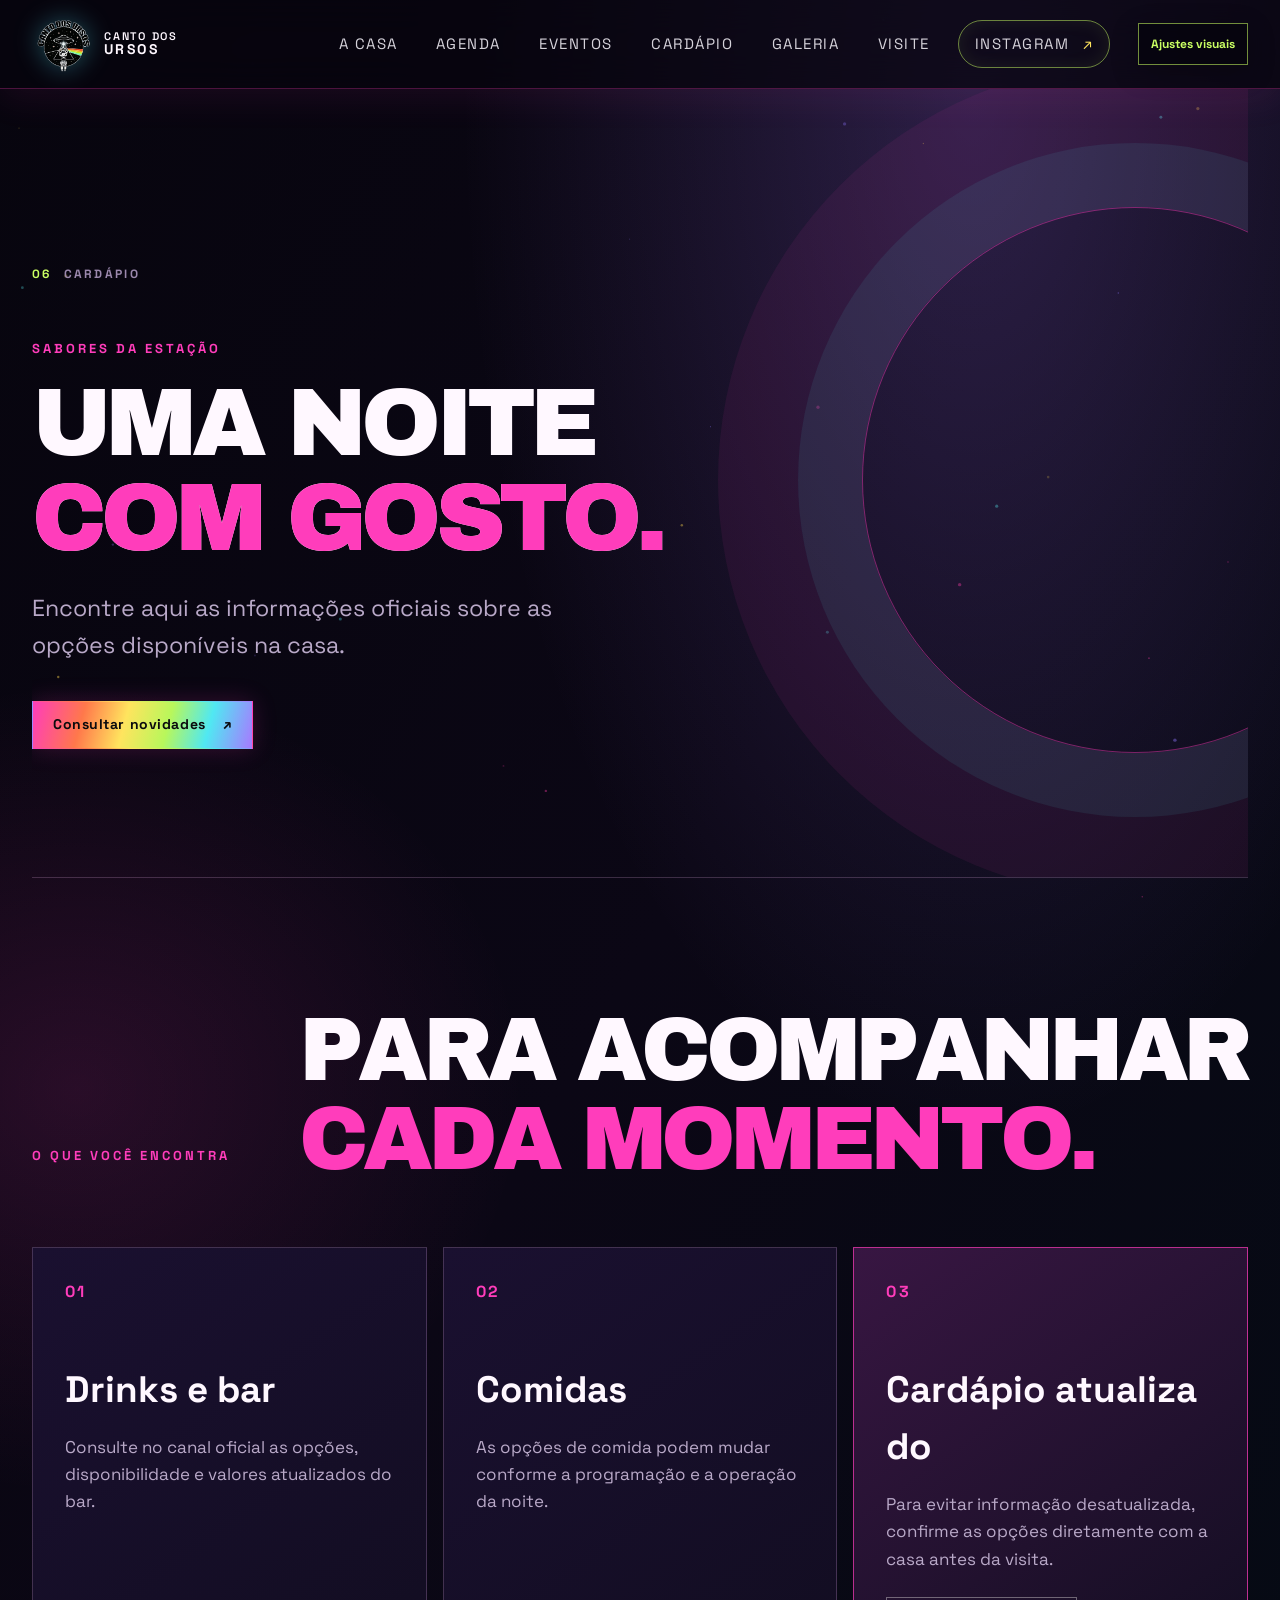
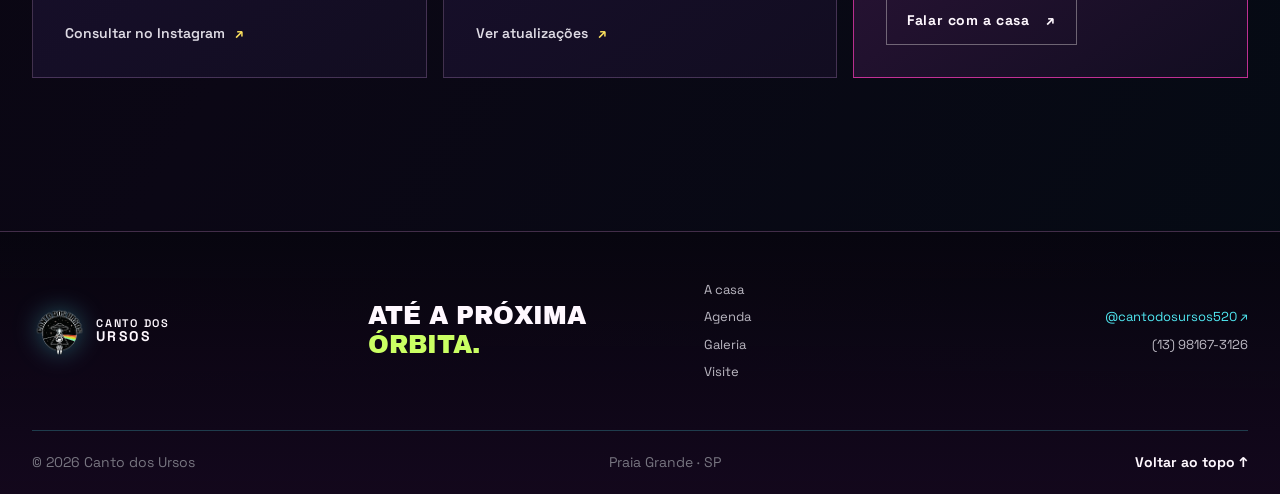
==== commit a5cf7081: "Substituir Sketchfab por GLB proprio interativo" ====
--- a/cardapio/index.html
+++ b/cardapio/index.html
@@ -8,7 +8,7 @@
         if (saved.lowVision === 'enabled') root.dataset.lowVision = 'enabled';
         if (saved.colorVision && saved.colorVision !== 'normal') root.dataset.colorVision = saved.colorVision;
       } catch {}
-    </script><link rel="stylesheet" href="/_astro/cardapio.BzVViH2A.css"></head> <body> <canvas id="cosmic-field" class="cosmic-field" aria-hidden="true"></canvas> <a class="skip-link" href="#conteudo">Pular para o conteúdo</a> <script type="module">const s="canto-visual-settings",i={textScale:"normal",contrast:"normal",motion:"full",links:"normal",lowVision:"normal",colorVision:"normal"},n=document.documentElement,o=document.querySelector("#visual-settings"),r=document.querySelectorAll("[data-setting]");function d(){try{return{...i,...JSON.parse(localStorage.getItem(s)||"{}")}}catch{return{...i}}}function c(e){localStorage.setItem(s,JSON.stringify(e))}function l(e){n.dataset.textScale=e.textScale==="large"?"large":"normal",n.dataset.contrast=e.contrast==="high"?"high":"normal",n.dataset.motion=e.motion==="reduced"?"reduced":"full",n.dataset.links=e.links==="highlighted"?"highlighted":"normal",n.dataset.lowVision=e.lowVision==="enabled"?"enabled":"normal",n.dataset.colorVision=e.colorVision,r.forEach(t=>{const a=t.dataset.setting;a&&(t instanceof HTMLInputElement?t.checked=a==="textScale"?e.textScale==="large":a==="contrast"?e.contrast==="high":a==="motion"?e.motion==="reduced":a==="links"?e.links==="highlighted":e.lowVision==="enabled":a==="colorVision"&&(t.value=e.colorVision))})}if(o){let e=d();l(e),r.forEach(t=>{t.addEventListener("change",()=>{const a=t.dataset.setting;a&&(t instanceof HTMLSelectElement?e={...e,colorVision:t.value}:a==="textScale"?e={...e,textScale:t.checked?"large":"normal"}:a==="contrast"?e={...e,contrast:t.checked?"high":"normal"}:a==="motion"?e={...e,motion:t.checked?"reduced":"full"}:a==="links"?e={...e,links:t.checked?"highlighted":"normal"}:a==="lowVision"&&(e={...e,lowVision:t.checked?"enabled":"normal"}),l(e),c(e))})}),o.querySelector("[data-visual-reset]")?.addEventListener("click",()=>{e={...i},l(e),c(e)})}</script> <div class="site-content">  <header class="site-header" data-motion-root> <div class="header-inner"> <a class="brand" href="/" aria-label="Canto dos Ursos — início"> <img src="/images/logo-canto-dos-ursos.png" alt="Logo do Canto dos Ursos" width="62" height="56"> <span class="brand-name">CANTO DOS<br><strong>URSOS</strong></span> </a> <nav class="desktop-nav" aria-label="Navegação principal"> <a href="/#casa">A casa</a> <a href="/#agenda">Agenda</a> <a href="/eventos">Eventos</a> <a href="/cardapio">Cardápio</a> <a href="/#galeria">Galeria</a> <a href="/#visite">Visite</a> </nav> <a class="header-social" href="https://www.instagram.com/cantodosursos520/" target="_blank" rel="noreferrer" aria-label="Instagram oficial @cantodosursos520">
+    </script><link rel="stylesheet" href="/_astro/cardapio.WEdW-eU5.css"></head> <body> <canvas id="cosmic-field" class="cosmic-field" aria-hidden="true"></canvas> <a class="skip-link" href="#conteudo">Pular para o conteúdo</a> <script type="module">const s="canto-visual-settings",i={textScale:"normal",contrast:"normal",motion:"full",links:"normal",lowVision:"normal",colorVision:"normal"},n=document.documentElement,o=document.querySelector("#visual-settings"),r=document.querySelectorAll("[data-setting]");function d(){try{return{...i,...JSON.parse(localStorage.getItem(s)||"{}")}}catch{return{...i}}}function c(e){localStorage.setItem(s,JSON.stringify(e))}function l(e){n.dataset.textScale=e.textScale==="large"?"large":"normal",n.dataset.contrast=e.contrast==="high"?"high":"normal",n.dataset.motion=e.motion==="reduced"?"reduced":"full",n.dataset.links=e.links==="highlighted"?"highlighted":"normal",n.dataset.lowVision=e.lowVision==="enabled"?"enabled":"normal",n.dataset.colorVision=e.colorVision,r.forEach(t=>{const a=t.dataset.setting;a&&(t instanceof HTMLInputElement?t.checked=a==="textScale"?e.textScale==="large":a==="contrast"?e.contrast==="high":a==="motion"?e.motion==="reduced":a==="links"?e.links==="highlighted":e.lowVision==="enabled":a==="colorVision"&&(t.value=e.colorVision))})}if(o){let e=d();l(e),r.forEach(t=>{t.addEventListener("change",()=>{const a=t.dataset.setting;a&&(t instanceof HTMLSelectElement?e={...e,colorVision:t.value}:a==="textScale"?e={...e,textScale:t.checked?"large":"normal"}:a==="contrast"?e={...e,contrast:t.checked?"high":"normal"}:a==="motion"?e={...e,motion:t.checked?"reduced":"full"}:a==="links"?e={...e,links:t.checked?"highlighted":"normal"}:a==="lowVision"&&(e={...e,lowVision:t.checked?"enabled":"normal"}),l(e),c(e))})}),o.querySelector("[data-visual-reset]")?.addEventListener("click",()=>{e={...i},l(e),c(e)})}</script> <div class="site-content">  <header class="site-header" data-motion-root> <div class="header-inner"> <a class="brand" href="/" aria-label="Canto dos Ursos — início"> <img src="/images/logo-canto-dos-ursos.png" alt="Logo do Canto dos Ursos" width="62" height="56"> <span class="brand-name">CANTO DOS<br><strong>URSOS</strong></span> </a> <nav class="desktop-nav" aria-label="Navegação principal"> <a href="/#casa">A casa</a> <a href="/#agenda">Agenda</a> <a href="/eventos">Eventos</a> <a href="/cardapio">Cardápio</a> <a href="/#galeria">Galeria</a> <a href="/#visite">Visite</a> </nav> <a class="header-social" href="https://www.instagram.com/cantodosursos520/" target="_blank" rel="noreferrer" aria-label="Instagram oficial @cantodosursos520">
 Instagram <span aria-hidden="true">↗</span> </a> <details class="visual-settings" id="visual-settings"> <summary aria-label="Abrir ajustes visuais">Ajustes visuais</summary> <div class="visual-settings-panel" role="group" aria-labelledby="visual-settings-title"> <div class="visual-settings-heading"> <p id="visual-settings-title">Preferências visuais</p> <span>Salvas neste navegador</span> </div> <label class="visual-option"><input type="checkbox" data-setting="textScale"> <span>Aumentar texto</span></label> <label class="visual-option"><input type="checkbox" data-setting="contrast"> <span>Alto contraste</span></label> <label class="visual-option"><input type="checkbox" data-setting="motion"> <span>Reduzir animações</span></label> <label class="visual-option"><input type="checkbox" data-setting="links"> <span>Destacar links e botões</span></label> <label class="visual-option"><input type="checkbox" data-setting="lowVision"> <span>Modo baixa visão</span></label> <label class="visual-select-label" for="color-vision">Perfil de daltonismo</label> <select id="color-vision" data-setting="colorVision"> <option value="normal">Visão padrão</option> <option value="protanopia">Protanopia</option> <option value="deuteranopia">Deuteranopia</option> <option value="tritanopia">Tritanopia</option> <option value="achromatopsia">Acromatopsia</option> </select> <button class="visual-reset" type="button" data-visual-reset>Restaurar padrões</button> </div> </details> <details class="mobile-nav" id="mobile-nav"> <summary aria-label="Abrir ou fechar menu de navegação"><span></span><span></span></summary> <nav class="mobile-menu" aria-label="Navegação móvel"> <a href="/#casa">A casa</a> <a href="/#agenda">Agenda</a> <a href="/eventos">Eventos</a> <a href="/cardapio">Cardápio</a> <a href="/#galeria">Galeria</a> <a href="/#visite">Visite</a> <a href="https://www.instagram.com/cantodosursos520/" target="_blank" rel="noreferrer">Instagram oficial ↗</a> </nav> </details> </div> </header> <script>
   const mobileNav = document.querySelector('#mobile-nav');
   mobileNav?.addEventListener('click', (event) => {
--- a/_astro/cardapio.WEdW-eU5.css
+++ b/_astro/cardapio.WEdW-eU5.css
@@ -0,0 +1 @@
+:root{color-scheme:dark;--ink: #08090e;--panel: #10121b;--panel-soft: #151722;--paper: #f4f0ec;--muted: #aaa9b3;--line: rgba(244, 240, 236, .17);--pink: #fa3da7;--orange: #ff713d;--yellow: #fbd54d;--green: #76e36f;--blue: #52d7df;--violet: #8f77ff;--display: "Archivo Black", Impact, sans-serif;--body: "Space Grotesk", "Helvetica Neue", sans-serif;--rainbow: linear-gradient(105deg, var(--pink) 0%, var(--orange) 23%, var(--yellow) 42%, var(--green) 61%, var(--blue) 79%, var(--violet) 100%);--photo-radius: clamp(14px, 1.8vw, 24px);font-family:var(--body);font-synthesis:none;text-rendering:optimizeLegibility;-webkit-font-smoothing:antialiased;-moz-osx-font-smoothing:grayscale;background:var(--ink);color:var(--paper);scroll-behavior:smooth}*{box-sizing:border-box}html{min-width:320px;background:var(--ink)}body{min-width:320px;margin:0;overflow-x:hidden;background:radial-gradient(ellipse at 76% 11%,rgba(71,54,114,.17),transparent 32rem),radial-gradient(ellipse at 7% 61%,rgba(27,70,79,.12),transparent 30rem),var(--ink);color:var(--paper);font-size:16px;line-height:1.55}body:before{position:fixed;z-index:-1;inset:0;pointer-events:none;content:"";opacity:.29;background-image:radial-gradient(1px 1px at 12% 18%,rgba(255,255,255,.64) 0,transparent 2px),radial-gradient(1px 1px at 66% 33%,rgba(255,255,255,.55) 0,transparent 2px),radial-gradient(1px 1px at 88% 72%,rgba(255,255,255,.48) 0,transparent 2px),radial-gradient(1px 1px at 34% 87%,rgba(255,255,255,.44) 0,transparent 2px);background-size:420px 360px,510px 460px,580px 520px,470px 420px}img{display:block;max-width:100%}.cosmic-field{position:fixed;z-index:0;inset:0;display:block;width:100%;height:100%;pointer-events:none}.site-content{position:relative;z-index:1;min-height:100svh}a{color:inherit;text-decoration:none}button,summary{font:inherit}button{color:inherit}::selection{color:var(--ink);background:var(--yellow)}:focus-visible{outline:2px solid var(--yellow);outline-offset:5px}.skip-link{position:fixed;z-index:100;top:12px;left:12px;padding:11px 15px;transform:translateY(-160%);background:var(--paper);color:var(--ink);font-weight:700}.skip-link:focus{transform:translateY(0)}.section-shell{width:min(100% - 64px,1280px);margin-inline:auto}.site-header{position:sticky;z-index:30;top:0;border-bottom:1px solid rgba(255,255,255,.1);background:#08090ed6;backdrop-filter:blur(18px);-webkit-backdrop-filter:blur(18px)}.header-inner{display:flex;width:min(100% - 64px,1280px);min-height:78px;align-items:center;justify-content:space-between;gap:28px;margin-inline:auto}.brand,.footer-brand{display:inline-flex;align-items:center;gap:10px;flex:0 0 auto}.brand img,.footer-brand img{width:48px;height:46px;object-fit:contain}.brand-name,.footer-brand span{font-size:10px;font-weight:600;line-height:1.05;letter-spacing:.11em}.brand-name strong,.footer-brand strong{font-size:13px;letter-spacing:.17em}.desktop-nav{display:flex;align-items:center;gap:clamp(20px,3vw,42px);margin-left:auto}.desktop-nav a,.header-social{color:#d5d2da;font-size:13px;transition:color .2s ease}.desktop-nav a:hover,.footer-nav a:hover,.header-social:hover{color:var(--pink)}.header-social{padding:11px 16px;border:1px solid var(--line);border-radius:999px}.header-social span{margin-left:8px;color:var(--yellow)}.mobile-nav{display:none;position:relative}.mobile-nav summary{display:flex;width:44px;height:44px;align-items:center;justify-content:center;flex-direction:column;gap:6px;border:1px solid var(--line);border-radius:50%;cursor:pointer;list-style:none}.mobile-nav summary::-webkit-details-marker{display:none}.mobile-nav summary span{width:16px;height:1px;background:var(--paper);transition:transform .2s ease}.mobile-nav[open] summary span:first-child{transform:translateY(3.5px) rotate(45deg)}.mobile-nav[open] summary span:last-child{transform:translateY(-3.5px) rotate(-45deg)}.mobile-menu{position:absolute;top:56px;right:0;display:grid;width:min(82vw,320px);gap:0;padding:12px;border:1px solid var(--line);background:#11121a;box-shadow:0 18px 55px #0000007a}.mobile-menu a{padding:13px 10px;border-bottom:1px solid rgba(255,255,255,.08);font-size:14px}.mobile-menu a:last-child{border:0;color:var(--yellow)}.hero{position:relative;display:grid;min-height:min(790px,calc(100svh - 78px));grid-template-columns:minmax(0,1fr) minmax(0,.94fr);align-items:center;gap:clamp(28px,5vw,78px);padding-top:clamp(54px,8vw,108px);padding-bottom:108px}.hero-copy{position:relative;z-index:2;padding-block:18px}.eyebrow{display:flex;align-items:center;gap:10px;margin:0 0 18px;color:#b7b4c1;font-size:11px;font-weight:700;letter-spacing:.17em;line-height:1.4;text-transform:uppercase}.eyebrow--pink{color:var(--pink)}.eyebrow-dot{width:7px;height:7px;border-radius:50%;background:var(--green);box-shadow:0 0 14px #76e36fc2}.hero-logo{width:clamp(110px,14vw,170px);height:auto;margin:0 0 14px;object-fit:contain}h1,h2,p{margin-top:0}.hero h1,.intro h2,.agenda h2,.gallery-heading h2,.visit h2{margin:0;font-family:var(--display);font-weight:400;letter-spacing:-.06em;line-height:.99;text-transform:uppercase}.hero h1{max-width:760px;font-size:clamp(54px,7.5vw,106px)}.hero h1 em,.agenda h2 em,.gallery-heading h2 em,.visit h2 em{color:var(--pink);font-style:normal}@keyframes gravity-title-color-pass{0%{background-position:112% 0}24%{background-position:-112% 0}to{background-position:-112% 0}}@supports (background-clip: text) or (-webkit-background-clip: text){.hero h1.gravity-title--shimmer{background-image:linear-gradient(110deg,var(--paper) 0%,var(--paper) 44%,var(--blue) 47%,#fff 50%,var(--pink) 53%,var(--paper) 57%,var(--paper) 100%);background-position:112% 0;background-size:240% 100%;background-clip:text;-webkit-background-clip:text;-webkit-text-fill-color:transparent;animation:gravity-title-color-pass 8.8s cubic-bezier(.2,.75,.25,1) infinite}.hero h1.gravity-title--shimmer em{background-image:linear-gradient(110deg,var(--pink) 0%,var(--pink) 44%,var(--blue) 47%,#fff 50%,var(--yellow) 53%,var(--pink) 57%,var(--pink) 100%);background-position:112% 0;background-size:240% 100%;background-clip:text;-webkit-background-clip:text;-webkit-text-fill-color:transparent;animation:gravity-title-color-pass 8.8s cubic-bezier(.2,.75,.25,1) infinite}}.gravity-word{display:inline-block;white-space:nowrap}.gravity-char{display:inline-block;transform-origin:50% 58%}.gravity-title--forming .gravity-char{will-change:transform,opacity,filter}.hero-description{max-width:410px;margin:22px 0 28px;color:#c5c2cd;font-size:clamp(15px,1.45vw,18px)}.hero-actions{display:flex;flex-wrap:wrap;align-items:center;gap:25px}.button{display:inline-flex;min-height:48px;align-items:center;justify-content:center;gap:17px;padding:0 20px;border:1px solid transparent;font-size:12px;font-weight:700;letter-spacing:.04em;transition:transform .22s ease,background .22s ease,border-color .22s ease}.button:hover{transform:translateY(-3px)}.button--rainbow{position:relative;isolation:isolate;background:var(--rainbow);color:#0b0b0e}.button--rainbow:before{position:absolute;z-index:-1;inset:1px;content:"";background:var(--paper);opacity:0;transition:opacity .22s ease}.button--rainbow:hover:before{opacity:1}.button--outline{border-color:#f4f0ec61;color:var(--paper)}.button--outline:hover{border-color:var(--pink);background:#fa3da71a}.text-link{display:inline-flex;align-items:center;gap:10px;color:#dedbe4;font-size:12px;font-weight:600}.text-link span{color:var(--yellow);transition:transform .2s ease}.text-link:hover span{transform:translate(3px,-2px)}.hero-orbit{position:absolute;z-index:-1;border:1px solid rgba(143,119,255,.15);border-radius:50%;pointer-events:none}.hero-orbit--one{top:-16%;left:-8%;width:clamp(230px,30vw,410px);aspect-ratio:1}.hero-orbit--two{top:-9%;left:-2%;width:clamp(160px,22vw,300px);aspect-ratio:1;border-color:#fa3da726}.hero-image-wrap{position:relative;width:100%;min-height:430px;margin:0;align-self:stretch;overflow:hidden;border-radius:var(--photo-radius);background:#1a1924}.hero-image-wrap:after{position:absolute;inset:0;content:"";background:linear-gradient(180deg,#04050a0a 45%,#04050ac2),linear-gradient(130deg,rgba(12,12,18,.12),transparent 40%);pointer-events:none}.hero-image{position:absolute;inset:0;width:100%;height:100%;object-fit:cover;object-position:center}.image-corner{position:absolute;z-index:1;top:18px;right:18px;padding:6px 9px;border:1px solid rgba(255,255,255,.42);color:#fff;font-size:9px;letter-spacing:.12em}.hero-caption{position:absolute;z-index:1;right:20px;bottom:21px;left:22px;display:flex;align-items:center;gap:9px;color:#ffffffd4;font-size:10px;letter-spacing:.08em;text-transform:uppercase}.caption-mark{width:7px;height:7px;flex:0 0 auto;border-radius:50%;background:var(--yellow)}.scroll-cue{position:absolute;bottom:32px;left:0;display:flex;align-items:center;gap:11px;color:var(--muted);font-size:10px;letter-spacing:.16em;text-transform:uppercase}.scroll-cue span{color:var(--pink);font-size:18px}.section-index{display:flex;align-items:center;gap:12px;color:#777680;font-size:10px;font-weight:700;letter-spacing:.19em}.section-index span{color:var(--pink)}.intro{position:relative;display:grid;min-height:470px;grid-template-columns:1fr 1fr;align-content:center;column-gap:8%;padding-block:clamp(75px,10vw,140px);border-top:1px solid var(--line);overflow:hidden}.intro .section-index{grid-column:1 / -1;margin-bottom:58px}.intro-copy,.intro-aside{position:relative;z-index:1}.intro h2,.agenda h2,.gallery-heading h2,.visit h2{font-size:clamp(43px,6.3vw,84px)}.intro h2 .title-accent{color:var(--blue)}.intro-aside{max-width:410px;align-self:end;padding-bottom:5px}.intro-aside p{margin-bottom:24px;color:#c4c1ca;font-size:clamp(15px,1.5vw,18px)}.intro-rainbow{position:absolute;right:-3%;bottom:35px;display:flex;width:38%;height:5px;gap:3px;transform:rotate(-8deg);opacity:.8}.intro-rainbow span{flex:1;background:var(--pink)}.intro-rainbow span:nth-child(2){background:var(--orange)}.intro-rainbow span:nth-child(3){background:var(--yellow)}.intro-rainbow span:nth-child(4){background:var(--green)}.intro-rainbow span:nth-child(5){background:var(--blue)}.intro-rainbow span:nth-child(6){background:var(--violet)}.agenda{padding-block:clamp(70px,9vw,120px);border-top:1px solid var(--line)}.agenda .section-index{margin-bottom:60px}.agenda-layout{position:relative;display:grid;min-height:370px;grid-template-columns:1.08fr .92fr;align-items:center;gap:40px;overflow:hidden}.agenda-title-block{position:relative;z-index:1}.agenda h2 em{color:var(--yellow)}.agenda-note{position:relative;z-index:1;max-width:420px;padding:34px;border:1px solid rgba(255,255,255,.15);background:#10121bd6}.agenda-note p{max-width:320px;margin:8px 0 25px;color:#c4c1ca;font-size:15px}.agenda-note small{display:block;margin-top:17px;color:#84828d;font-size:10px}.agenda-star{color:var(--pink);font-size:31px}.agenda-orbit{position:absolute;top:-40%;right:-4%;width:clamp(280px,42vw,570px);aspect-ratio:1;border:1px solid rgba(250,61,167,.17);border-radius:50%}.agenda-orbit:before,.agenda-orbit:after,.agenda-orbit span{position:absolute;top:50%;left:50%;border:1px solid rgba(82,215,223,.13);border-radius:50%;content:"";transform:translate(-50%,-50%)}.agenda-orbit:before{width:77%;height:77%}.agenda-orbit:after{width:51%;height:51%;border-color:#fbd54d2e}.agenda-orbit span{width:12px;height:12px;border:0;background:var(--pink);box-shadow:0 0 22px #fa3da7bf}.agenda-orbit span:nth-child(1){top:22%;left:69%}.agenda-orbit span:nth-child(2){top:68%;left:21%;width:7px;height:7px;background:var(--blue)}.agenda-orbit span:nth-child(3){top:82%;left:75%;width:5px;height:5px;background:var(--yellow)}.gallery-section{padding-block:clamp(70px,9vw,124px);border-top:1px solid var(--line)}.gallery-section .section-index{margin-bottom:60px}.gallery-heading{display:flex;align-items:end;justify-content:space-between;gap:42px;margin-bottom:40px}.gallery-heading h2{max-width:740px}.gallery-intro{max-width:280px;margin:0 0 8px;color:#aaa7b2;font-size:13px}.photo-grid{display:grid;grid-template-columns:repeat(12,minmax(0,1fr));grid-auto-rows:clamp(58px,6.1vw,86px);gap:13px}.photo-card{position:relative;min-width:0;min-height:0;grid-column:span 3;grid-row:span 3;margin:0}.photo-card--1{grid-column:span 6;grid-row:span 5}.photo-card--2,.photo-card--4,.photo-card--7{grid-row:span 4}.photo-card--5{grid-column:span 6;grid-row:span 4}.photo-trigger{position:relative;display:block;width:100%;height:calc(100% - 26px);padding:0;overflow:hidden;border:0;border-radius:var(--photo-radius);background:var(--panel-soft);cursor:zoom-in}.photo-trigger:after{position:absolute;inset:0;content:"";background:linear-gradient(180deg,transparent 45%,rgba(0,0,0,.32));opacity:.4;transition:opacity .25s ease}.photo-trigger img{width:100%;height:100%;object-fit:cover;transition:transform .65s cubic-bezier(.2,.75,.25,1),filter .35s ease}.photo-trigger:hover img,.photo-trigger:focus-visible img{transform:scale(1.045);filter:saturate(1.08)}.photo-trigger:hover:after{opacity:.9}.photo-zoom{position:absolute;z-index:1;right:12px;bottom:12px;display:inline-flex;align-items:center;gap:8px;padding:6px 9px;background:#08090eb8;color:#fff;font-size:10px;opacity:0;transform:translateY(4px);transition:opacity .2s ease,transform .2s ease}.photo-trigger:hover .photo-zoom,.photo-trigger:focus-visible .photo-zoom{opacity:1;transform:translateY(0)}.photo-zoom span{color:var(--yellow)}.photo-card figcaption{display:flex;align-items:center;gap:7px;height:26px;overflow:hidden;color:#aaa7b2;font-size:9px;letter-spacing:.09em;text-overflow:ellipsis;text-transform:uppercase;white-space:nowrap}.photo-caption-dot{width:5px;height:5px;flex:0 0 auto;border-radius:50%;background:var(--pink)}.gallery-source{margin-top:26px}.photo-dialog{width:min(94vw,1160px);max-width:none;max-height:94svh;padding:16px;overflow:visible;border:1px solid rgba(255,255,255,.21);background:#0a0b11;color:var(--paper);opacity:0;transform:translateY(14px) scale(.99);transition:opacity .24s ease,transform .24s ease,display .24s allow-discrete,overlay .24s allow-discrete}.photo-dialog[open]{opacity:1;transform:translateY(0) scale(1)}@starting-style{.photo-dialog[open]{opacity:0;transform:translateY(14px) scale(.99)}}.photo-dialog::backdrop{background:#03040800;backdrop-filter:blur(0);transition:background .24s ease,backdrop-filter .24s ease}.photo-dialog[open]::backdrop{background:#030408eb;backdrop-filter:blur(10px)}.dialog-content{display:grid;grid-template-rows:auto minmax(0,1fr) auto;gap:12px}.dialog-topline,.dialog-caption{display:flex;align-items:center;justify-content:space-between;margin:0;color:#bdb9c5;font-size:10px;letter-spacing:.12em;text-transform:uppercase}.dialog-close{display:inline-flex;align-items:center;gap:13px;padding:8px 10px;border:1px solid var(--line);background:transparent;cursor:pointer;font-size:11px}.dialog-close span{color:var(--pink);font-size:18px;line-height:1}.dialog-image-wrap{position:relative;display:flex;min-height:min(70vh,650px);align-items:center;justify-content:center;overflow:hidden;border-radius:var(--photo-radius);background:#05060a}.dialog-image-wrap img{max-width:100%;max-height:min(70vh,650px);object-fit:contain}.dialog-arrow{position:absolute;z-index:1;top:50%;width:44px;height:44px;border:1px solid rgba(255,255,255,.42);border-radius:50%;background:#08090eb8;color:#fff;cursor:pointer;transform:translateY(-50%);transition:background .2s ease,border-color .2s ease}.dialog-arrow:hover{border-color:var(--yellow);background:#20212b}.dialog-arrow--prev{left:12px}.dialog-arrow--next{right:12px}.dialog-caption{justify-content:flex-start;min-height:22px}.visit{padding-block:clamp(70px,9vw,125px);border-top:1px solid var(--line)}.visit .section-index{margin-bottom:58px}.visit-layout{display:grid;grid-template-columns:1fr 1fr;align-items:center;gap:10%}.visit-copy h2{margin-bottom:27px}.visit-address{margin:0 0 24px;color:#c6c3cd;font-size:18px;line-height:1.55}.contact-panel{position:relative;padding:clamp(25px,4vw,48px);overflow:hidden;border:1px solid rgba(255,255,255,.16);background:linear-gradient(140deg,#161722f2,#0d0e15e0)}.contact-label{margin-bottom:18px;color:var(--pink);font-size:10px;font-weight:700;letter-spacing:.19em}.contact-line{position:relative;z-index:1;display:grid;grid-template-columns:1fr 1.5fr auto;align-items:center;gap:12px;padding:18px 0;border-top:1px solid var(--line)}.contact-line>span:first-child{color:#96939e;font-size:12px}.contact-line strong{font-size:clamp(14px,1.8vw,19px);font-weight:500}.contact-line>span:last-child{color:var(--yellow)}.contact-note{position:relative;z-index:1;max-width:280px;margin:20px 0 0;color:#9d9aa6;font-size:12px}.contact-prism{position:absolute;right:-42px;bottom:-42px;display:flex;width:180px;height:180px;align-items:center;justify-content:center;gap:2px;transform:rotate(-32deg);opacity:.22}.contact-prism i{width:12px;height:100%;background:var(--pink)}.contact-prism i:nth-child(2){background:var(--orange)}.contact-prism i:nth-child(3){background:var(--yellow)}.contact-prism i:nth-child(4){background:var(--green)}.contact-prism i:nth-child(5){background:var(--blue)}.contact-prism i:nth-child(6){background:var(--violet)}.site-footer{border-top:1px solid var(--line);background:#06070bd6}.footer-main{display:grid;grid-template-columns:1.2fr 1.2fr 1fr 1fr;align-items:center;gap:24px;padding-block:48px}.footer-brand img{width:54px;height:50px}.footer-signoff{margin:0;font-family:var(--display);font-size:clamp(18px,2vw,25px);line-height:1.15;text-transform:uppercase}.footer-signoff em{color:var(--pink);font-style:normal}.footer-nav,.footer-contact{display:grid;gap:7px;color:#bcb9c3;font-size:11px}.footer-contact{justify-self:end;text-align:right}.footer-contact a:first-child{color:var(--yellow)}.footer-bottom{display:flex;min-height:52px;align-items:center;justify-content:space-between;gap:14px;border-top:1px solid var(--line);color:#777580;font-size:10px}.footer-bottom a{color:#bcb9c3}@media(min-width:1500px){.hero{min-height:790px}}@media(max-width:900px){.section-shell,.header-inner{width:min(100% - 44px,760px)}.hero{min-height:auto;grid-template-columns:1fr 1fr;gap:30px;padding-top:70px;padding-bottom:90px}.hero-image-wrap{min-height:400px}.hero h1{font-size:clamp(42px,6.6vw,58px)}.hero-logo{width:122px}.gallery-heading{align-items:start}.gallery-intro{max-width:230px}.photo-grid{grid-auto-rows:clamp(58px,8vw,78px);gap:10px}.photo-card{grid-column:span 4}.photo-card--1,.photo-card--5{grid-column:span 8}.photo-card--2,.photo-card--3,.photo-card--4,.photo-card--6,.photo-card--7,.photo-card--8,.photo-card--9,.photo-card--10{grid-column:span 4}.visit-layout{gap:6%}.footer-main{grid-template-columns:1fr 1fr}.footer-contact{justify-self:start;text-align:left}}@media(max-width:640px){body{font-size:15px}.section-shell,.header-inner{width:min(100% - 36px,520px)}.header-inner{min-height:68px;gap:12px}.brand img{width:42px;height:40px}.brand-name{font-size:9px}.brand-name strong{font-size:11px}.desktop-nav,.header-social{display:none}.mobile-nav{display:block;margin-left:auto}.hero{display:flex;flex-direction:column;align-items:stretch;gap:26px;padding-top:46px;padding-bottom:74px}.hero-copy{padding-block:0}.hero-logo{width:103px;margin-bottom:7px}.hero h1{font-size:clamp(52px,15vw,76px)}.hero-description{max-width:340px;margin-block:18px 22px;font-size:15px}.hero-image-wrap{min-height:340px;aspect-ratio:1 / 1.04}.hero-caption{right:12px;bottom:15px;left:14px;font-size:9px}.scroll-cue{bottom:22px}.hero-orbit--one{top:-10%;left:-30%}.hero-orbit--two{top:-5%;left:-18%}.intro{display:block;min-height:0;padding-block:65px 100px}.intro .section-index{margin-bottom:38px}.intro h2,.agenda h2,.gallery-heading h2,.visit h2{font-size:clamp(42px,12vw,64px)}.intro-aside{margin-top:28px}.intro-aside p{font-size:15px}.intro-rainbow{right:-9%;bottom:34px;width:70%}.agenda,.gallery-section,.visit{padding-block:64px}.agenda .section-index,.gallery-section .section-index,.visit .section-index{margin-bottom:38px}.agenda-layout{min-height:0;grid-template-columns:1fr;gap:22px;padding-block:10px}.agenda-note{padding:24px}.agenda-orbit{top:4%;right:-27%;width:82vw}.gallery-heading{display:block;margin-bottom:28px}.gallery-intro{margin-top:20px}.photo-grid{grid-template-columns:repeat(6,minmax(0,1fr));grid-auto-rows:clamp(56px,16vw,80px);gap:8px}.photo-card,.photo-card--2,.photo-card--3,.photo-card--4,.photo-card--6,.photo-card--7,.photo-card--8,.photo-card--9,.photo-card--10{grid-column:span 3;grid-row:span 3}.photo-card--1,.photo-card--5{grid-column:span 6;grid-row:span 4}.photo-card--4,.photo-card--7,.photo-card--10{grid-row:span 4}.photo-card figcaption{font-size:8px;letter-spacing:.04em}.photo-zoom{right:6px;bottom:6px;font-size:9px}.photo-dialog{width:100vw;max-width:none;max-height:100svh;padding:10px;border-inline:0}.dialog-image-wrap{min-height:58svh}.dialog-image-wrap img{max-height:58svh}.dialog-arrow{width:38px;height:38px}.dialog-arrow--prev{left:5px}.dialog-arrow--next{right:5px}.visit-layout{grid-template-columns:1fr;gap:34px}.visit-address{font-size:17px}.contact-panel{padding:24px 20px}.contact-line{grid-template-columns:.72fr 1.7fr auto;gap:8px}.contact-line>span:first-child{font-size:10px}.contact-line strong{font-size:15px}.footer-main{grid-template-columns:1fr 1fr;gap:27px 18px;padding-block:35px}.footer-signoff{font-size:19px}.footer-nav,.footer-contact{font-size:10px}.footer-bottom{flex-wrap:wrap;justify-content:flex-start;padding-block:15px}.footer-bottom a{margin-left:auto}}@media(max-width:370px){.section-shell,.header-inner{width:min(100% - 28px,520px)}.hero h1{font-size:49px}.hero-image-wrap{min-height:290px}.button{gap:10px;padding-inline:15px}.contact-line{grid-template-columns:.62fr 1.75fr auto}.contact-line strong{font-size:14px}}@media(prefers-reduced-motion:reduce){:root{scroll-behavior:auto}*,*:before,*:after{scroll-behavior:auto!important;animation-duration:.01ms!important;animation-iteration-count:1!important;transition-duration:.01ms!important}}:root{--ink: #07050e;--panel: #120d21;--panel-soft: #1a1030;--paper: #fff8ff;--muted: #b9a9c8;--line: rgba(255, 194, 255, .2);--pink: #ff3dbb;--orange: #ff784b;--yellow: #ffe45e;--green: #b8f75b;--blue: #50e8f2;--violet: #a779ff;--alien: #caff63;--portal: radial-gradient(circle at 50% 46%, rgba(255, 61, 187, .24), transparent 18%, rgba(80, 232, 242, .12) 37%, transparent 64%)}body{background:radial-gradient(ellipse at 76% 4%,rgba(167,121,255,.22),transparent 32rem),radial-gradient(ellipse at 6% 52%,rgba(255,61,187,.13),transparent 28rem),linear-gradient(120deg,#07050e,#0b0715 48%,#050b14)}body:after{position:fixed;z-index:-1;inset:0;pointer-events:none;content:"";opacity:.18;background-image:linear-gradient(rgba(255,255,255,.06) 1px,transparent 1px),linear-gradient(90deg,rgba(255,255,255,.06) 1px,transparent 1px);background-size:72px 72px;mask-image:linear-gradient(to bottom,black,transparent 80%)}.site-header{border-bottom-color:#ff3dbb47;background:#07050ebd;box-shadow:0 10px 36px #ff3dbb14}.brand img,.footer-brand img{filter:drop-shadow(0 0 13px rgba(80,232,242,.35))}.brand-name,.footer-brand span{letter-spacing:.16em}.desktop-nav a,.header-social{text-transform:uppercase;letter-spacing:.1em}.header-social{border-color:#caff6380;box-shadow:inset 0 0 18px #caff6314}.header-social:hover{color:var(--alien);border-color:var(--alien)}.hero{isolation:isolate;min-height:min(830px,calc(100svh - 78px))}.hero:before{position:absolute;z-index:-2;top:-8%;left:-13%;width:min(72vw,820px);aspect-ratio:1;border:1px solid rgba(80,232,242,.3);border-radius:50%;content:"";background:var(--portal);box-shadow:0 0 0 18px #ff3dbb09,0 0 100px #a779ff21;animation:alien-portal-pulse 9s ease-in-out infinite alternate}.hero:after{position:absolute;z-index:-1;top:8%;left:38%;width:10px;height:10px;border-radius:50%;content:"";background:var(--alien);box-shadow:0 0 0 7px #caff630f,0 0 30px var(--alien);animation:alien-orbit-dot 10s linear infinite}@keyframes alien-portal-pulse{0%{transform:scale(.96) rotate(-3deg);opacity:.72}to{transform:scale(1.04) rotate(3deg);opacity:1}}@keyframes alien-orbit-dot{to{transform:translate(290px,190px)}}.hero-logo{filter:drop-shadow(0 0 24px rgba(255,61,187,.28))}.hero h1{max-width:790px;text-wrap:balance;text-shadow:0 0 34px rgba(167,121,255,.18)}.hero h1 em{color:var(--alien);text-shadow:0 0 18px rgba(202,255,99,.25)}.hero-description{color:#e3d9ee}.eyebrow{letter-spacing:.23em}.eyebrow-dot{background:var(--alien);box-shadow:0 0 16px var(--alien)}.hero-orbit{border-color:#caff633d;border-style:dashed;animation:orbit-drift 18s linear infinite}.hero-orbit--two{border-color:#ff3dbb4d;animation-direction:reverse;animation-duration:13s}@keyframes orbit-drift{to{transform:rotate(360deg)}}.hero-image-wrap{border:1px solid rgba(80,232,242,.42);border-radius:38% 14% 30% 12%/15% 31% 12% 30%;box-shadow:0 0 0 8px #ff3dbb0b,0 24px 80px #00000061}.hero-image-wrap:before{position:absolute;z-index:1;inset:12px;border:1px solid rgba(255,228,94,.32);border-radius:32% 11% 28% 10%/12% 29% 10% 28%;content:"";pointer-events:none}.hero-image{filter:saturate(1.16) contrast(1.04)}.image-corner{border-color:var(--alien);color:var(--alien)}.scroll-cue{color:#d8cbe5}.scroll-cue span{color:var(--alien)}.section-index{color:#9b88ad}.section-index span{color:var(--alien)}.intro,.agenda,.gallery-section,.visit{border-top-color:#ff3dbb3d}.intro h2 .title-accent{color:var(--blue);text-shadow:0 0 18px rgba(80,232,242,.23)}.intro-rainbow{height:9px;border-radius:99px;filter:blur(.1px) drop-shadow(0 0 12px rgba(255,61,187,.35))}.agenda-layout{min-height:420px}.agenda-note{border-color:#caff636b;background:linear-gradient(135deg,#1e0e32e6,#0b1a20d9);box-shadow:12px 12px #ff3dbb1f;transform:rotate(-1.2deg)}.agenda-note:before{position:absolute;top:13px;right:15px;width:8px;height:8px;border-radius:50%;content:"";background:var(--alien);box-shadow:0 0 14px var(--alien)}.agenda-star{color:var(--alien);text-shadow:0 0 16px var(--alien)}.agenda-orbit{border-color:#50e8f24d;animation:orbit-drift 24s linear infinite}.agenda-orbit:after{border-color:#caff6352}.gallery-heading h2 em{color:var(--blue)}.photo-card:nth-child(3n) .photo-trigger{border-radius:14% 34% 12% 30%/30% 12% 30% 14%}.photo-card:nth-child(3n+1) .photo-trigger{border:1px solid rgba(255,61,187,.34)}.photo-card:nth-child(3n+2) .photo-trigger{border:1px solid rgba(80,232,242,.34)}.photo-card:nth-child(3n) .photo-trigger{border:1px solid rgba(202,255,99,.3)}.photo-trigger:before{position:absolute;z-index:1;top:13px;left:14px;width:8px;height:8px;border:1px solid var(--alien);border-radius:50% 50% 50% 0;content:"";transform:rotate(-32deg);opacity:.8}.photo-card figcaption{color:#c7b8d6}.photo-caption-dot{background:var(--alien);box-shadow:0 0 8px var(--alien)}.visit h2 em{color:var(--alien)}.contact-panel{border-color:#a779ff85;background:linear-gradient(145deg,#190d2bf5,#08141ce6);box-shadow:inset 0 0 36px #50e8f20f}.contact-label,.footer-contact a:first-child{color:var(--blue)}.contact-prism{opacity:.34;animation:prism-float 8s ease-in-out infinite alternate}@keyframes prism-float{to{transform:rotate(-22deg) translate(-8px,-12px) scale(1.08)}}.site-footer{background:linear-gradient(180deg,#07050ed6,#14081df5)}.footer-signoff em{color:var(--alien)}.footer-bottom{border-top-color:#50e8f23d}.photo-dialog{border-color:#caff636b;background:#0a0615}.button--rainbow{box-shadow:0 0 24px #ff3dbb2e}.button--outline:hover{border-color:var(--alien);background:#caff6317}@media(max-width:640px){.hero:before{top:-7%;left:-54%;width:140vw}.hero:after{left:65%}.hero-image-wrap{border-radius:27% 9% 22% 8%/9% 22% 8%}.agenda-note{transform:rotate(-.5deg)}}@media(prefers-reduced-motion:reduce){.hero:before,.hero:after,.hero-orbit,.agenda-orbit,.contact-prism{animation:none}}body{font-size:17px}.desktop-nav a,.header-social{font-size:15px}.brand-name,.footer-brand span{font-size:11px}.brand-name strong,.footer-brand strong{font-size:14px}.eyebrow{font-size:13px}.section-index{font-size:12px}.hero-description,.intro-aside p,.agenda-note p{font-size:clamp(16px,1.55vw,19px)}.text-link,.button{font-size:14px}.hero-caption,.scroll-cue{font-size:12px}.gallery-intro{font-size:15px}.photo-card figcaption{font-size:11px;letter-spacing:.07em}.photo-zoom,.contact-label{font-size:12px}.contact-line>span:first-child{font-size:14px}.contact-note{font-size:14px}.footer-nav,.footer-contact{font-size:13px}.footer-bottom,.agenda-note small{font-size:12px}@media(max-width:640px){body{font-size:16px}.eyebrow{font-size:12px}.section-index{font-size:11px}.hero-caption{font-size:10px}.gallery-intro{font-size:16px}.photo-card figcaption{font-size:10px;letter-spacing:.035em}.footer-nav,.footer-contact{font-size:12px}.footer-bottom{font-size:11px}}.footer-bottom,.footer-bottom a,.footer-bottom span,.gallery-source,.scroll-cue,.hero-caption,.photo-card figcaption,.photo-zoom,.agenda-note small,.contact-note{font-size:14px}.footer-bottom{min-height:64px}.footer-bottom a{font-weight:700;color:var(--paper)}.footer-bottom a:hover{color:var(--alien)}@media(max-width:640px){.footer-bottom,.footer-bottom a,.footer-bottom span,.gallery-source,.scroll-cue,.hero-caption,.photo-card figcaption,.photo-zoom,.agenda-note small,.contact-note{font-size:13px}.footer-bottom{min-height:72px}.footer-bottom a{margin-left:0}}.brand img{width:62px;height:56px}.header-inner{min-height:88px}@media(max-width:640px){.header-inner{min-height:76px}.brand img{width:54px;height:50px}}.location-tool{display:grid;gap:12px;max-width:410px;margin-top:18px}.button--location{width:fit-content;border-color:#caff637a;background:#caff6314;color:var(--alien)}.button--location:hover,.button--location:focus-visible{border-color:var(--alien);background:#caff6329}.button--location:disabled{cursor:wait;opacity:.7;transform:none}.location-status{margin:0;color:#bdb2ca;font-size:14px;line-height:1.5}.location-route{display:none;width:fit-content;color:var(--alien);font-size:14px;font-weight:700}.location-route:not([hidden]){display:inline-flex;align-items:center;gap:8px}.location-route:hover{color:var(--paper)}@media(max-width:640px){.location-tool{max-width:100%}.button--location{width:100%}.location-status,.location-route{font-size:14px}}.visual-settings{position:fixed;z-index:60;top:104px;right:20px;width:min(300px,calc(100vw - 32px));color:var(--paper)}.visual-settings summary{display:inline-flex;min-height:44px;align-items:center;padding:0 15px;border:1px solid rgba(202,255,99,.55);background:#07050ef0;color:var(--alien);cursor:pointer;font-size:14px;font-weight:700;box-shadow:0 8px 28px #0000003d}.visual-settings summary::marker{color:var(--alien)}.visual-settings[open] summary{border-bottom-color:transparent}.visual-settings-panel{display:grid;gap:11px;padding:17px;border:1px solid rgba(202,255,99,.55);border-top:0;background:#07050ef7;box-shadow:0 18px 40px #00000059}.visual-settings-heading{display:grid;gap:2px;padding-bottom:8px;border-bottom:1px solid var(--line)}.visual-settings-heading p{margin:0;font-size:16px;font-weight:700}.visual-settings-heading span{color:var(--muted);font-size:12px}.visual-option{display:flex;min-height:32px;align-items:center;gap:10px;cursor:pointer;font-size:14px}.visual-option input{width:18px;height:18px;accent-color:var(--alien)}.visual-select-label{margin-top:4px;color:var(--muted);font-size:13px}.visual-settings select{min-height:40px;border:1px solid var(--line);background:var(--panel);color:var(--paper);font:inherit;padding:0 9px}.visual-reset{min-height:38px;margin-top:4px;border:1px solid var(--line);background:transparent;color:var(--paper);cursor:pointer;font-size:13px;font-weight:700}.visual-reset:hover,.visual-reset:focus-visible{border-color:var(--alien);color:var(--alien)}html[data-text-scale=large] body{font-size:18px}html[data-text-scale=large] p,html[data-text-scale=large] a,html[data-text-scale=large] button,html[data-text-scale=large] label,html[data-text-scale=large] select,html[data-text-scale=large] figcaption{font-size:1.08em}html[data-contrast=high]{--ink: #000;--panel: #050505;--panel-soft: #0d0d0d;--paper: #fff;--muted: #fff;--line: rgba(255,255,255,.72);--pink: #ff8bdc;--orange: #ffad66;--yellow: #ffff00;--green: #c6ff00;--blue: #75f7ff;--violet: #b6a0ff}html[data-contrast=high] body{background:#000}html[data-contrast=high] body:before,html[data-contrast=high] body:after{opacity:.06}html[data-contrast=high] .site-header,html[data-contrast=high] .visual-settings-panel,html[data-contrast=high] .visual-settings summary{background:#000;backdrop-filter:none}html[data-contrast=high] .button,html[data-contrast=high] .contact-panel,html[data-contrast=high] .agenda-note{border-width:2px}html[data-links=highlighted] a{text-decoration:underline;text-decoration-thickness:2px;text-underline-offset:4px}html[data-links=highlighted] .button,html[data-links=highlighted] .brand,html[data-links=highlighted] .photo-trigger{text-decoration:none;outline:1px solid var(--alien);outline-offset:3px}html[data-color-vision=protanopia]{--pink: #d38cff;--orange: #ffb000;--yellow: #fff36a;--green: #6de6ff;--blue: #2f8cff;--violet: #9b6cff}html[data-color-vision=deuteranopia]{--pink: #ff6ec7;--orange: #ff9f43;--yellow: #ffe66d;--green: #4dd4ff;--blue: #3b82f6;--violet: #b28dff}html[data-color-vision=tritanopia]{--pink: #e85dff;--orange: #ff8a3d;--yellow: #ffc857;--green: #00b3a4;--blue: #1464d2;--violet: #a55eea}html[data-motion=reduced] *,html[data-motion=reduced] *:before,html[data-motion=reduced] *:after{animation-duration:.01ms!important;animation-iteration-count:1!important;transition-duration:.01ms!important;scroll-behavior:auto!important}html[data-motion=reduced] .cosmic-field{display:none}@media(max-width:640px){.visual-settings{top:88px;right:12px}.visual-settings summary{font-size:13px}.visual-settings-panel{padding:15px}}html[data-color-vision=protanopia]{--ink: #070b16;--panel: #0e1728;--panel-soft: #142238;--paper: #f7fbff;--muted: #c7d5e8;--line: rgba(247,251,255,.34);--pink: #d38cff;--orange: #ffb000;--yellow: #fff36a;--green: #6de6ff;--blue: #2f8cff;--violet: #9b6cff;--portal: radial-gradient(circle at 50% 46%, rgba(211,140,255,.3), transparent 18%, rgba(47,140,255,.18) 37%, transparent 64%)}html[data-color-vision=deuteranopia]{--ink: #080a17;--panel: #12152b;--panel-soft: #191d38;--paper: #fbfaff;--muted: #cecbe3;--line: rgba(251,250,255,.34);--pink: #ff6ec7;--orange: #ff9f43;--yellow: #ffe66d;--green: #4dd4ff;--blue: #3b82f6;--violet: #b28dff;--portal: radial-gradient(circle at 50% 46%, rgba(255,110,199,.3), transparent 18%, rgba(59,130,246,.18) 37%, transparent 64%)}html[data-color-vision=tritanopia]{--ink: #0b0712;--panel: #1c1023;--panel-soft: #281530;--paper: #fffaff;--muted: #e2cbe0;--line: rgba(255,250,255,.36);--pink: #e85dff;--orange: #ff8a3d;--yellow: #ffc857;--green: #00b3a4;--blue: #1464d2;--violet: #a55eea;--portal: radial-gradient(circle at 50% 46%, rgba(232,93,255,.3), transparent 18%, rgba(20,100,210,.18) 37%, transparent 64%)}html[data-color-vision=protanopia] body,html[data-color-vision=deuteranopia] body,html[data-color-vision=tritanopia] body{background:var(--ink)}html[data-color-vision=protanopia] body:before,html[data-color-vision=deuteranopia] body:before,html[data-color-vision=tritanopia] body:before{opacity:.42;background-image:radial-gradient(1px 1px at 12% 18%,color-mix(in srgb,var(--paper) 80%,transparent) 0,transparent 2px),radial-gradient(1px 1px at 66% 33%,color-mix(in srgb,var(--blue) 80%,transparent) 0,transparent 2px),radial-gradient(1px 1px at 88% 72%,color-mix(in srgb,var(--pink) 80%,transparent) 0,transparent 2px),radial-gradient(1px 1px at 34% 87%,color-mix(in srgb,var(--yellow) 80%,transparent) 0,transparent 2px)}html[data-color-vision=protanopia] body:after,html[data-color-vision=deuteranopia] body:after,html[data-color-vision=tritanopia] body:after{opacity:.24;background-image:linear-gradient(color-mix(in srgb,var(--blue) 25%,transparent) 1px,transparent 1px),linear-gradient(90deg,color-mix(in srgb,var(--pink) 25%,transparent) 1px,transparent 1px)}html[data-color-vision=protanopia] .site-header,html[data-color-vision=deuteranopia] .site-header,html[data-color-vision=tritanopia] .site-header{border-bottom-color:color-mix(in srgb,var(--blue) 65%,transparent);background:color-mix(in srgb,var(--ink) 88%,transparent)}html[data-color-vision=protanopia] .hero:before,html[data-color-vision=deuteranopia] .hero:before,html[data-color-vision=tritanopia] .hero:before{border-color:color-mix(in srgb,var(--blue) 72%,transparent)}html[data-color-vision=protanopia] .hero-orbit,html[data-color-vision=deuteranopia] .hero-orbit,html[data-color-vision=tritanopia] .hero-orbit,html[data-color-vision=protanopia] .agenda-orbit,html[data-color-vision=deuteranopia] .agenda-orbit,html[data-color-vision=tritanopia] .agenda-orbit{border-color:color-mix(in srgb,var(--blue) 60%,transparent)}html[data-color-vision=protanopia] .hero-image-wrap,html[data-color-vision=deuteranopia] .hero-image-wrap,html[data-color-vision=tritanopia] .hero-image-wrap{border-color:color-mix(in srgb,var(--blue) 75%,transparent);box-shadow:0 0 0 8px color-mix(in srgb,var(--pink) 14%,transparent),0 24px 80px #00000061}html[data-color-vision=protanopia] .agenda-note,html[data-color-vision=deuteranopia] .agenda-note,html[data-color-vision=tritanopia] .agenda-note,html[data-color-vision=protanopia] .contact-panel,html[data-color-vision=deuteranopia] .contact-panel,html[data-color-vision=tritanopia] .contact-panel{border-color:color-mix(in srgb,var(--blue) 68%,transparent);background:linear-gradient(145deg,var(--panel-soft),var(--panel))}html[data-color-vision=protanopia] .intro,html[data-color-vision=deuteranopia] .intro,html[data-color-vision=tritanopia] .intro,html[data-color-vision=protanopia] .agenda,html[data-color-vision=deuteranopia] .agenda,html[data-color-vision=tritanopia] .agenda,html[data-color-vision=protanopia] .gallery-section,html[data-color-vision=deuteranopia] .gallery-section,html[data-color-vision=tritanopia] .gallery-section,html[data-color-vision=protanopia] .visit,html[data-color-vision=deuteranopia] .visit,html[data-color-vision=tritanopia] .visit{border-top-color:var(--line)}html[data-color-vision=protanopia] .photo-trigger,html[data-color-vision=deuteranopia] .photo-trigger,html[data-color-vision=tritanopia] .photo-trigger{border-color:color-mix(in srgb,var(--blue) 72%,transparent)}html[data-color-vision=protanopia] .intro-rainbow span,html[data-color-vision=deuteranopia] .intro-rainbow span,html[data-color-vision=tritanopia] .intro-rainbow span{background:var(--blue)}html[data-color-vision=protanopia] .intro-rainbow span:nth-child(2),html[data-color-vision=deuteranopia] .intro-rainbow span:nth-child(2),html[data-color-vision=tritanopia] .intro-rainbow span:nth-child(2){background:var(--violet)}html[data-color-vision=protanopia] .intro-rainbow span:nth-child(3),html[data-color-vision=deuteranopia] .intro-rainbow span:nth-child(3),html[data-color-vision=tritanopia] .intro-rainbow span:nth-child(3){background:var(--yellow)}html[data-color-vision=protanopia] .intro-rainbow span:nth-child(4),html[data-color-vision=deuteranopia] .intro-rainbow span:nth-child(4),html[data-color-vision=tritanopia] .intro-rainbow span:nth-child(4){background:var(--green)}html[data-color-vision=protanopia] .intro-rainbow span:nth-child(5),html[data-color-vision=deuteranopia] .intro-rainbow span:nth-child(5),html[data-color-vision=tritanopia] .intro-rainbow span:nth-child(5){background:var(--orange)}html[data-color-vision=protanopia] .intro-rainbow span:nth-child(6),html[data-color-vision=deuteranopia] .intro-rainbow span:nth-child(6),html[data-color-vision=tritanopia] .intro-rainbow span:nth-child(6){background:var(--pink)}.header-inner{position:relative}.visual-settings{position:relative;top:auto;right:auto;width:auto;flex:0 0 auto}.visual-settings summary{min-height:42px;padding:0 12px;white-space:nowrap;font-size:12px}.visual-settings-panel{position:absolute;z-index:50;top:calc(100% + 12px);right:0;width:min(300px,calc(100vw - 32px))}@media(max-width:900px){.visual-settings summary{padding-inline:10px;font-size:11px}}@media(max-width:640px){.visual-settings{margin-left:auto}.visual-settings summary{min-height:40px;max-width:112px;overflow:hidden;text-overflow:ellipsis}.visual-settings-panel{position:fixed;top:88px;right:12px}}html[data-low-vision=enabled] body{font-size:20px;line-height:1.7}html[data-low-vision=enabled] p,html[data-low-vision=enabled] a,html[data-low-vision=enabled] button,html[data-low-vision=enabled] label,html[data-low-vision=enabled] select,html[data-low-vision=enabled] figcaption,html[data-low-vision=enabled] .contact-line>span:first-child{font-size:1.12em}html[data-low-vision=enabled] .site-content{letter-spacing:.015em}html[data-low-vision=enabled] :focus-visible{outline-width:4px;outline-offset:7px}html[data-low-vision=enabled] .button,html[data-low-vision=enabled] .visual-settings summary{min-height:54px;border-width:2px}html[data-low-vision=enabled] .photo-trigger{outline:2px solid var(--blue);outline-offset:4px}html[data-low-vision=enabled] .visual-settings-panel{border-width:2px}html[data-color-vision=achromatopsia]{--ink: #050505;--panel: #101010;--panel-soft: #1c1c1c;--paper: #fff;--muted: #ededed;--line: rgba(255,255,255,.68);--pink: #fff;--orange: #d8d8d8;--yellow: #fff;--green: #bcbcbc;--blue: #fff;--violet: #8c8c8c;--rainbow: linear-gradient(105deg, #fff 0%, #d8d8d8 25%, #fff 48%, #9b9b9b 72%, #fff 100%);--portal: radial-gradient(circle at 50% 46%, rgba(255,255,255,.28), transparent 18%, rgba(130,130,130,.22) 37%, transparent 64%)}html[data-color-vision=achromatopsia] body,html[data-color-vision=achromatopsia] .site-content,html[data-color-vision=achromatopsia] .cosmic-field{filter:grayscale(1) contrast(1.18)}html[data-color-vision=achromatopsia] body{background:#000}html[data-color-vision=achromatopsia] body:before,html[data-color-vision=achromatopsia] body:after{opacity:.3}html[data-color-vision=achromatopsia] .button--rainbow{background:#fff;color:#000}html[data-color-vision=achromatopsia] .button--location,html[data-color-vision=achromatopsia] .visual-settings summary{border-color:#fff;color:#fff}html[data-color-vision=achromatopsia] .photo-card:nth-child(3n) .photo-trigger,html[data-color-vision=achromatopsia] .photo-card:nth-child(3n+1) .photo-trigger,html[data-color-vision=achromatopsia] .photo-card:nth-child(3n+2) .photo-trigger{border-color:#fff}.inner-page{min-height:70vh}.page-hero{min-height:70vh;padding-top:clamp(7rem,14vw,11rem);padding-bottom:clamp(5rem,10vw,8rem);position:relative;overflow:hidden}.page-hero:after{content:"";position:absolute;width:34rem;height:34rem;right:-10rem;top:15%;border:1px solid color-mix(in srgb,var(--pink) 45%,transparent);border-radius:50%;box-shadow:0 0 0 4rem color-mix(in srgb,var(--blue) 8%,transparent),0 0 0 9rem color-mix(in srgb,var(--pink) 7%,transparent);pointer-events:none}.page-hero>*{position:relative;z-index:1}.page-hero .section-index{margin-bottom:3.5rem}.page-hero h1{max-width:760px;margin:0 0 1.5rem;font-size:clamp(4rem,10vw,9.5rem);line-height:.9;letter-spacing:-.055em}.page-hero h1 em,.page-content h2 em{color:var(--pink);font-style:normal}.page-lead{max-width:560px;margin:0 0 2.3rem;color:var(--muted);font-size:clamp(1.1rem,2vw,1.45rem);line-height:1.6}.page-content{padding-top:clamp(5rem,10vw,9rem);padding-bottom:clamp(6rem,12vw,10rem);border-top:1px solid var(--line)}.page-content-heading{display:flex;justify-content:space-between;align-items:end;gap:3rem;margin-bottom:4rem}.page-content h2{margin:0;font-size:clamp(3rem,7vw,6.5rem);line-height:.95;letter-spacing:-.05em}.information-grid{display:grid;grid-template-columns:repeat(3,1fr);gap:1rem}.information-card{min-height:330px;display:flex;flex-direction:column;align-items:flex-start;padding:2rem;border:1px solid var(--line);background:linear-gradient(145deg,var(--panel-soft),var(--panel))}.information-card--accent{border-color:color-mix(in srgb,var(--pink) 70%,transparent);background:linear-gradient(145deg,color-mix(in srgb,var(--pink) 13%,var(--panel-soft)),var(--panel))}.card-number{color:var(--pink);font-size:1rem;font-weight:700;letter-spacing:.14em}.information-card h3{margin:3.5rem 0 1rem;color:var(--paper);font-size:clamp(1.6rem,3vw,2.3rem)}.information-card p{margin:0 0 1.5rem;color:var(--muted);line-height:1.6}.information-card .text-link,.information-card .button{margin-top:auto}@media(max-width:1150px)and (min-width:641px){.desktop-nav{gap:1rem}.desktop-nav a{font-size:.75rem}}@media(max-width:760px){.page-content-heading{display:block}.page-content-heading .eyebrow{margin-bottom:1.5rem}.information-grid{grid-template-columns:1fr}.information-card{min-height:270px}}.page-hero h1,.page-content h2{font-family:var(--display);font-weight:400;letter-spacing:-.06em;line-height:.99;text-transform:uppercase}.page-hero h1{font-size:clamp(54px,7.5vw,106px)}@supports (background-clip: text) or (-webkit-background-clip: text){.page-hero h1.gravity-title--shimmer{background-image:linear-gradient(110deg,var(--paper) 0%,var(--paper) 44%,var(--blue) 47%,#fff 50%,var(--pink) 53%,var(--paper) 57%,var(--paper) 100%);background-position:112% 0;background-size:240% 100%;background-clip:text;-webkit-background-clip:text;-webkit-text-fill-color:transparent;animation:gravity-title-color-pass 8.8s cubic-bezier(.2,.75,.25,1) infinite}.page-hero h1.gravity-title--shimmer em{background-image:linear-gradient(110deg,var(--pink) 0%,var(--pink) 44%,var(--blue) 47%,#fff 50%,var(--yellow) 53%,var(--pink) 57%,var(--pink) 100%);background-position:112% 0;background-size:240% 100%;background-clip:text;-webkit-background-clip:text;-webkit-text-fill-color:transparent;animation:gravity-title-color-pass 8.8s cubic-bezier(.2,.75,.25,1) infinite}}@media(max-width:1080px){.desktop-nav,.header-social{display:none}.mobile-nav{display:block;margin-left:0}.visual-settings{margin-left:auto}.header-inner{gap:12px}}@media(max-width:900px){.section-shell,.header-inner{width:min(100% - 44px,760px)}.page-hero{min-height:auto;padding-top:6rem;padding-bottom:6rem}.page-hero:after{width:25rem;height:25rem;right:-12rem;top:20%}.page-hero h1{font-size:clamp(3.4rem,10vw,5.8rem)}.information-grid{gap:.8rem}.information-card{padding:1.5rem}}@media(max-width:640px){.section-shell,.header-inner{width:min(100% - 36px,520px)}.header-inner{min-height:68px;gap:8px}.brand img{width:42px;height:40px}.brand-name{font-size:9px}.brand-name strong{font-size:11px}.visual-settings summary{max-width:112px}.page-hero{padding-top:4.5rem;padding-bottom:4.5rem}.page-hero .section-index{margin-bottom:2.5rem}.page-hero h1{max-width:100%;font-size:clamp(3.15rem,15vw,4.8rem)}.page-lead{font-size:1rem}.page-content{padding-top:4.5rem;padding-bottom:5rem}.page-content h2{font-size:clamp(2.7rem,12vw,4rem)}.information-grid{grid-template-columns:1fr}.information-card{min-height:250px}}@media(max-width:370px){.section-shell,.header-inner{width:min(100% - 28px,520px)}.visual-settings summary{max-width:96px;padding-inline:8px;font-size:10px}.mobile-nav summary{width:40px;height:40px}}.hero h1{text-wrap:normal}.intro{grid-template-columns:1fr}.intro-copy{max-width:860px}.intro-aside{max-width:640px;margin-top:30px;align-self:start;padding-bottom:0}h1,h2,h3,h4{overflow-wrap:normal;word-break:normal;hyphens:none}.title-line{display:inline-block;max-width:100%;white-space:nowrap}.gravity-word,[data-rainbow-char]{white-space:nowrap}.intro{grid-template-columns:minmax(0,1fr) minmax(250px,360px);column-gap:clamp(28px,7vw,100px);align-items:center}.intro .section-index{grid-column:1 / -1}.intro-copy{grid-column:1;grid-row:2}.intro-flag{grid-column:2;grid-row:2;width:100%;margin:0}.intro-flag-frame{position:relative;aspect-ratio:1.18 / 1;overflow:hidden;border:1px solid rgba(255,255,255,.14);border-radius:18px;background:radial-gradient(circle at 50% 45%,#50e8f21f,#080910db 68%);box-shadow:0 20px 70px #0000003d,0 0 45px #50e8f214}.intro-flag-frame iframe{display:block;width:100%;height:100%;border:0}.intro-flag figcaption{margin-top:10px;color:#9d99aa;font-size:10px;letter-spacing:.04em;line-height:1.45}.intro-flag figcaption a{color:var(--blue)}.intro-aside{grid-column:1 / -1;grid-row:3;max-width:650px;margin-top:28px}@media(max-width:760px){.intro{grid-template-columns:1fr;row-gap:0}.intro-copy,.intro-flag,.intro-aside{grid-column:1;grid-row:auto}.intro-flag{width:min(100%,340px);margin-top:30px}.intro-aside{margin-top:30px}}.intro-flag-frame model-viewer{display:block;width:100%;height:100%;--progress-bar-color: var(--pink);--poster-color: transparent;background:transparent}.intro-flag-hint{position:absolute;right:12px;bottom:10px;left:12px;z-index:1;padding:7px 9px;border:1px solid rgba(255,255,255,.12);border-radius:999px;background:#05060cad;color:#ffffffb8;font-size:10px;letter-spacing:.03em;line-height:1.2;text-align:center;pointer-events:none}@media(max-width:760px){.intro-flag-hint{font-size:9px}}
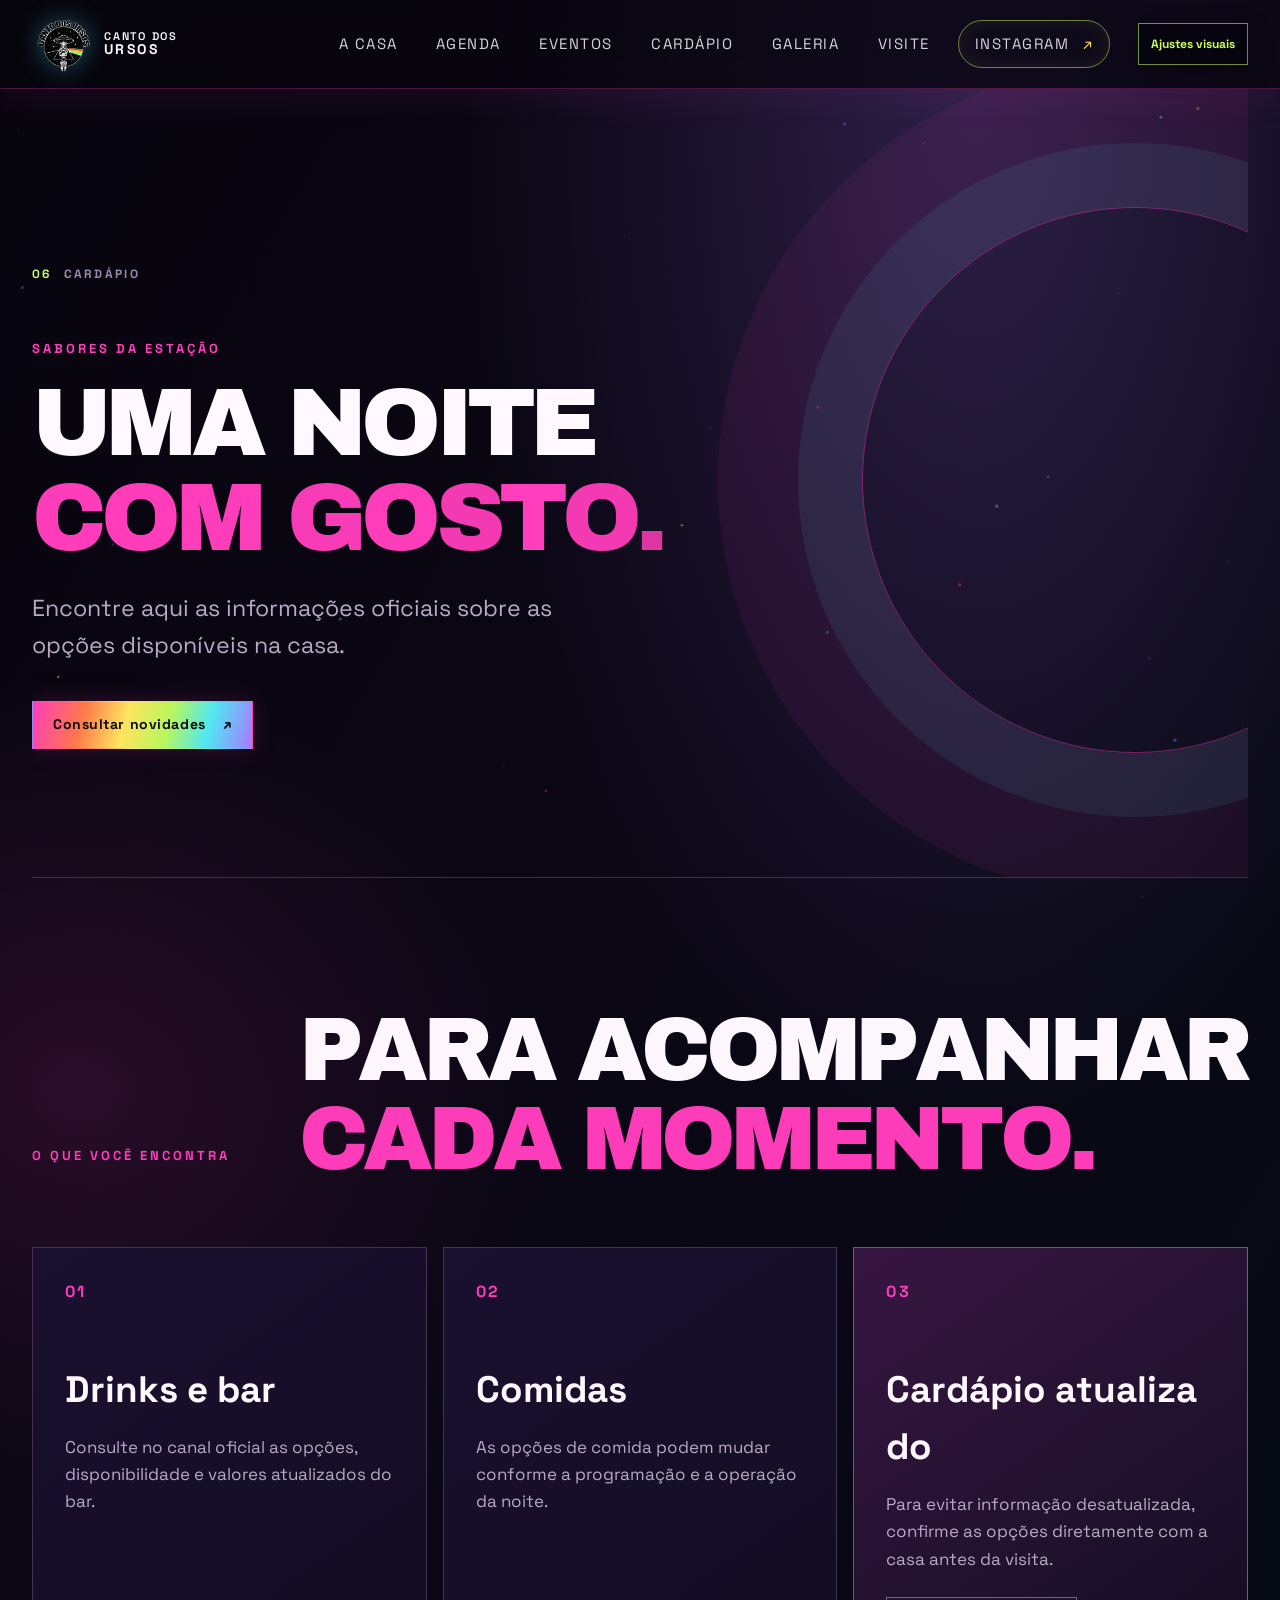
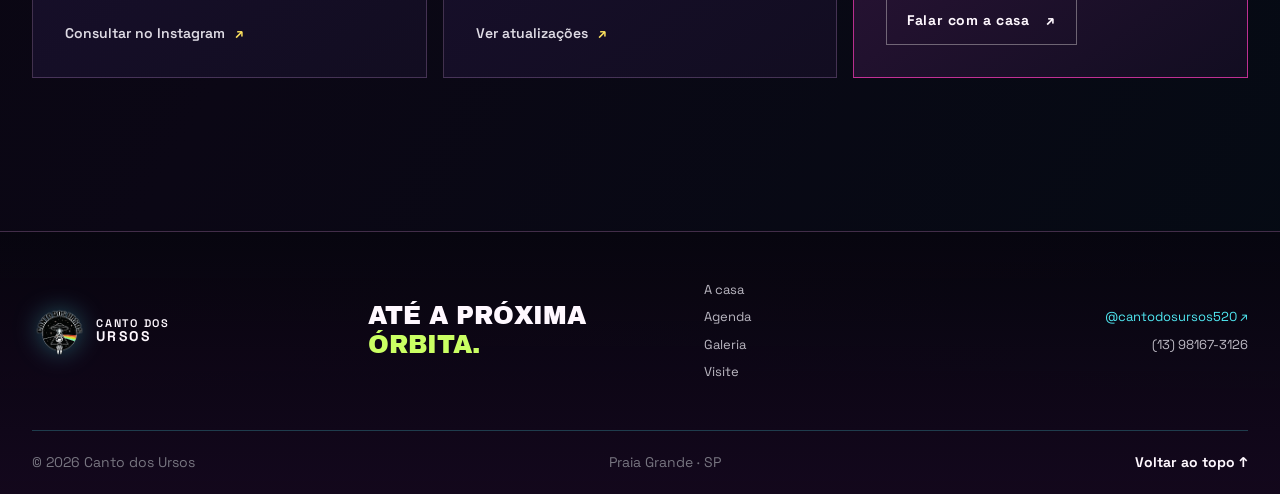
==== commit bbb87d14: "Ocultar interface do Sketchfab e exibir somente o disco" ====
--- a/cardapio/index.html
+++ b/cardapio/index.html
@@ -8,7 +8,7 @@
         if (saved.lowVision === 'enabled') root.dataset.lowVision = 'enabled';
         if (saved.colorVision && saved.colorVision !== 'normal') root.dataset.colorVision = saved.colorVision;
       } catch {}
-    </script><link rel="stylesheet" href="/_astro/cardapio.WEdW-eU5.css"></head> <body> <canvas id="cosmic-field" class="cosmic-field" aria-hidden="true"></canvas> <a class="skip-link" href="#conteudo">Pular para o conteúdo</a> <script type="module">const s="canto-visual-settings",i={textScale:"normal",contrast:"normal",motion:"full",links:"normal",lowVision:"normal",colorVision:"normal"},n=document.documentElement,o=document.querySelector("#visual-settings"),r=document.querySelectorAll("[data-setting]");function d(){try{return{...i,...JSON.parse(localStorage.getItem(s)||"{}")}}catch{return{...i}}}function c(e){localStorage.setItem(s,JSON.stringify(e))}function l(e){n.dataset.textScale=e.textScale==="large"?"large":"normal",n.dataset.contrast=e.contrast==="high"?"high":"normal",n.dataset.motion=e.motion==="reduced"?"reduced":"full",n.dataset.links=e.links==="highlighted"?"highlighted":"normal",n.dataset.lowVision=e.lowVision==="enabled"?"enabled":"normal",n.dataset.colorVision=e.colorVision,r.forEach(t=>{const a=t.dataset.setting;a&&(t instanceof HTMLInputElement?t.checked=a==="textScale"?e.textScale==="large":a==="contrast"?e.contrast==="high":a==="motion"?e.motion==="reduced":a==="links"?e.links==="highlighted":e.lowVision==="enabled":a==="colorVision"&&(t.value=e.colorVision))})}if(o){let e=d();l(e),r.forEach(t=>{t.addEventListener("change",()=>{const a=t.dataset.setting;a&&(t instanceof HTMLSelectElement?e={...e,colorVision:t.value}:a==="textScale"?e={...e,textScale:t.checked?"large":"normal"}:a==="contrast"?e={...e,contrast:t.checked?"high":"normal"}:a==="motion"?e={...e,motion:t.checked?"reduced":"full"}:a==="links"?e={...e,links:t.checked?"highlighted":"normal"}:a==="lowVision"&&(e={...e,lowVision:t.checked?"enabled":"normal"}),l(e),c(e))})}),o.querySelector("[data-visual-reset]")?.addEventListener("click",()=>{e={...i},l(e),c(e)})}</script> <div class="site-content">  <header class="site-header" data-motion-root> <div class="header-inner"> <a class="brand" href="/" aria-label="Canto dos Ursos — início"> <img src="/images/logo-canto-dos-ursos.png" alt="Logo do Canto dos Ursos" width="62" height="56"> <span class="brand-name">CANTO DOS<br><strong>URSOS</strong></span> </a> <nav class="desktop-nav" aria-label="Navegação principal"> <a href="/#casa">A casa</a> <a href="/#agenda">Agenda</a> <a href="/eventos">Eventos</a> <a href="/cardapio">Cardápio</a> <a href="/#galeria">Galeria</a> <a href="/#visite">Visite</a> </nav> <a class="header-social" href="https://www.instagram.com/cantodosursos520/" target="_blank" rel="noreferrer" aria-label="Instagram oficial @cantodosursos520">
+    </script><link rel="stylesheet" href="/_astro/cardapio.DvaFHopu.css"></head> <body> <canvas id="cosmic-field" class="cosmic-field" aria-hidden="true"></canvas> <a class="skip-link" href="#conteudo">Pular para o conteúdo</a> <script type="module">const s="canto-visual-settings",i={textScale:"normal",contrast:"normal",motion:"full",links:"normal",lowVision:"normal",colorVision:"normal"},n=document.documentElement,o=document.querySelector("#visual-settings"),r=document.querySelectorAll("[data-setting]");function d(){try{return{...i,...JSON.parse(localStorage.getItem(s)||"{}")}}catch{return{...i}}}function c(e){localStorage.setItem(s,JSON.stringify(e))}function l(e){n.dataset.textScale=e.textScale==="large"?"large":"normal",n.dataset.contrast=e.contrast==="high"?"high":"normal",n.dataset.motion=e.motion==="reduced"?"reduced":"full",n.dataset.links=e.links==="highlighted"?"highlighted":"normal",n.dataset.lowVision=e.lowVision==="enabled"?"enabled":"normal",n.dataset.colorVision=e.colorVision,r.forEach(t=>{const a=t.dataset.setting;a&&(t instanceof HTMLInputElement?t.checked=a==="textScale"?e.textScale==="large":a==="contrast"?e.contrast==="high":a==="motion"?e.motion==="reduced":a==="links"?e.links==="highlighted":e.lowVision==="enabled":a==="colorVision"&&(t.value=e.colorVision))})}if(o){let e=d();l(e),r.forEach(t=>{t.addEventListener("change",()=>{const a=t.dataset.setting;a&&(t instanceof HTMLSelectElement?e={...e,colorVision:t.value}:a==="textScale"?e={...e,textScale:t.checked?"large":"normal"}:a==="contrast"?e={...e,contrast:t.checked?"high":"normal"}:a==="motion"?e={...e,motion:t.checked?"reduced":"full"}:a==="links"?e={...e,links:t.checked?"highlighted":"normal"}:a==="lowVision"&&(e={...e,lowVision:t.checked?"enabled":"normal"}),l(e),c(e))})}),o.querySelector("[data-visual-reset]")?.addEventListener("click",()=>{e={...i},l(e),c(e)})}</script> <div class="site-content">  <header class="site-header" data-motion-root> <div class="header-inner"> <a class="brand" href="/" aria-label="Canto dos Ursos — início"> <img src="/images/logo-canto-dos-ursos.png" alt="Logo do Canto dos Ursos" width="62" height="56"> <span class="brand-name">CANTO DOS<br><strong>URSOS</strong></span> </a> <nav class="desktop-nav" aria-label="Navegação principal"> <a href="/#casa">A casa</a> <a href="/#agenda">Agenda</a> <a href="/eventos">Eventos</a> <a href="/cardapio">Cardápio</a> <a href="/#galeria">Galeria</a> <a href="/#visite">Visite</a> </nav> <a class="header-social" href="https://www.instagram.com/cantodosursos520/" target="_blank" rel="noreferrer" aria-label="Instagram oficial @cantodosursos520">
 Instagram <span aria-hidden="true">↗</span> </a> <details class="visual-settings" id="visual-settings"> <summary aria-label="Abrir ajustes visuais">Ajustes visuais</summary> <div class="visual-settings-panel" role="group" aria-labelledby="visual-settings-title"> <div class="visual-settings-heading"> <p id="visual-settings-title">Preferências visuais</p> <span>Salvas neste navegador</span> </div> <label class="visual-option"><input type="checkbox" data-setting="textScale"> <span>Aumentar texto</span></label> <label class="visual-option"><input type="checkbox" data-setting="contrast"> <span>Alto contraste</span></label> <label class="visual-option"><input type="checkbox" data-setting="motion"> <span>Reduzir animações</span></label> <label class="visual-option"><input type="checkbox" data-setting="links"> <span>Destacar links e botões</span></label> <label class="visual-option"><input type="checkbox" data-setting="lowVision"> <span>Modo baixa visão</span></label> <label class="visual-select-label" for="color-vision">Perfil de daltonismo</label> <select id="color-vision" data-setting="colorVision"> <option value="normal">Visão padrão</option> <option value="protanopia">Protanopia</option> <option value="deuteranopia">Deuteranopia</option> <option value="tritanopia">Tritanopia</option> <option value="achromatopsia">Acromatopsia</option> </select> <button class="visual-reset" type="button" data-visual-reset>Restaurar padrões</button> </div> </details> <details class="mobile-nav" id="mobile-nav"> <summary aria-label="Abrir ou fechar menu de navegação"><span></span><span></span></summary> <nav class="mobile-menu" aria-label="Navegação móvel"> <a href="/#casa">A casa</a> <a href="/#agenda">Agenda</a> <a href="/eventos">Eventos</a> <a href="/cardapio">Cardápio</a> <a href="/#galeria">Galeria</a> <a href="/#visite">Visite</a> <a href="https://www.instagram.com/cantodosursos520/" target="_blank" rel="noreferrer">Instagram oficial ↗</a> </nav> </details> </div> </header> <script>
   const mobileNav = document.querySelector('#mobile-nav');
   mobileNav?.addEventListener('click', (event) => {
--- a/_astro/cardapio.DvaFHopu.css
+++ b/_astro/cardapio.DvaFHopu.css
@@ -0,0 +1 @@
+:root{color-scheme:dark;--ink: #08090e;--panel: #10121b;--panel-soft: #151722;--paper: #f4f0ec;--muted: #aaa9b3;--line: rgba(244, 240, 236, .17);--pink: #fa3da7;--orange: #ff713d;--yellow: #fbd54d;--green: #76e36f;--blue: #52d7df;--violet: #8f77ff;--display: "Archivo Black", Impact, sans-serif;--body: "Space Grotesk", "Helvetica Neue", sans-serif;--rainbow: linear-gradient(105deg, var(--pink) 0%, var(--orange) 23%, var(--yellow) 42%, var(--green) 61%, var(--blue) 79%, var(--violet) 100%);--photo-radius: clamp(14px, 1.8vw, 24px);font-family:var(--body);font-synthesis:none;text-rendering:optimizeLegibility;-webkit-font-smoothing:antialiased;-moz-osx-font-smoothing:grayscale;background:var(--ink);color:var(--paper);scroll-behavior:smooth}*{box-sizing:border-box}html{min-width:320px;background:var(--ink)}body{min-width:320px;margin:0;overflow-x:hidden;background:radial-gradient(ellipse at 76% 11%,rgba(71,54,114,.17),transparent 32rem),radial-gradient(ellipse at 7% 61%,rgba(27,70,79,.12),transparent 30rem),var(--ink);color:var(--paper);font-size:16px;line-height:1.55}body:before{position:fixed;z-index:-1;inset:0;pointer-events:none;content:"";opacity:.29;background-image:radial-gradient(1px 1px at 12% 18%,rgba(255,255,255,.64) 0,transparent 2px),radial-gradient(1px 1px at 66% 33%,rgba(255,255,255,.55) 0,transparent 2px),radial-gradient(1px 1px at 88% 72%,rgba(255,255,255,.48) 0,transparent 2px),radial-gradient(1px 1px at 34% 87%,rgba(255,255,255,.44) 0,transparent 2px);background-size:420px 360px,510px 460px,580px 520px,470px 420px}img{display:block;max-width:100%}.cosmic-field{position:fixed;z-index:0;inset:0;display:block;width:100%;height:100%;pointer-events:none}.site-content{position:relative;z-index:1;min-height:100svh}a{color:inherit;text-decoration:none}button,summary{font:inherit}button{color:inherit}::selection{color:var(--ink);background:var(--yellow)}:focus-visible{outline:2px solid var(--yellow);outline-offset:5px}.skip-link{position:fixed;z-index:100;top:12px;left:12px;padding:11px 15px;transform:translateY(-160%);background:var(--paper);color:var(--ink);font-weight:700}.skip-link:focus{transform:translateY(0)}.section-shell{width:min(100% - 64px,1280px);margin-inline:auto}.site-header{position:sticky;z-index:30;top:0;border-bottom:1px solid rgba(255,255,255,.1);background:#08090ed6;backdrop-filter:blur(18px);-webkit-backdrop-filter:blur(18px)}.header-inner{display:flex;width:min(100% - 64px,1280px);min-height:78px;align-items:center;justify-content:space-between;gap:28px;margin-inline:auto}.brand,.footer-brand{display:inline-flex;align-items:center;gap:10px;flex:0 0 auto}.brand img,.footer-brand img{width:48px;height:46px;object-fit:contain}.brand-name,.footer-brand span{font-size:10px;font-weight:600;line-height:1.05;letter-spacing:.11em}.brand-name strong,.footer-brand strong{font-size:13px;letter-spacing:.17em}.desktop-nav{display:flex;align-items:center;gap:clamp(20px,3vw,42px);margin-left:auto}.desktop-nav a,.header-social{color:#d5d2da;font-size:13px;transition:color .2s ease}.desktop-nav a:hover,.footer-nav a:hover,.header-social:hover{color:var(--pink)}.header-social{padding:11px 16px;border:1px solid var(--line);border-radius:999px}.header-social span{margin-left:8px;color:var(--yellow)}.mobile-nav{display:none;position:relative}.mobile-nav summary{display:flex;width:44px;height:44px;align-items:center;justify-content:center;flex-direction:column;gap:6px;border:1px solid var(--line);border-radius:50%;cursor:pointer;list-style:none}.mobile-nav summary::-webkit-details-marker{display:none}.mobile-nav summary span{width:16px;height:1px;background:var(--paper);transition:transform .2s ease}.mobile-nav[open] summary span:first-child{transform:translateY(3.5px) rotate(45deg)}.mobile-nav[open] summary span:last-child{transform:translateY(-3.5px) rotate(-45deg)}.mobile-menu{position:absolute;top:56px;right:0;display:grid;width:min(82vw,320px);gap:0;padding:12px;border:1px solid var(--line);background:#11121a;box-shadow:0 18px 55px #0000007a}.mobile-menu a{padding:13px 10px;border-bottom:1px solid rgba(255,255,255,.08);font-size:14px}.mobile-menu a:last-child{border:0;color:var(--yellow)}.hero{position:relative;display:grid;min-height:min(790px,calc(100svh - 78px));grid-template-columns:minmax(0,1fr) minmax(0,.94fr);align-items:center;gap:clamp(28px,5vw,78px);padding-top:clamp(54px,8vw,108px);padding-bottom:108px}.hero-copy{position:relative;z-index:2;padding-block:18px}.eyebrow{display:flex;align-items:center;gap:10px;margin:0 0 18px;color:#b7b4c1;font-size:11px;font-weight:700;letter-spacing:.17em;line-height:1.4;text-transform:uppercase}.eyebrow--pink{color:var(--pink)}.eyebrow-dot{width:7px;height:7px;border-radius:50%;background:var(--green);box-shadow:0 0 14px #76e36fc2}.hero-logo{width:clamp(110px,14vw,170px);height:auto;margin:0 0 14px;object-fit:contain}h1,h2,p{margin-top:0}.hero h1,.intro h2,.agenda h2,.gallery-heading h2,.visit h2{margin:0;font-family:var(--display);font-weight:400;letter-spacing:-.06em;line-height:.99;text-transform:uppercase}.hero h1{max-width:760px;font-size:clamp(54px,7.5vw,106px)}.hero h1 em,.agenda h2 em,.gallery-heading h2 em,.visit h2 em{color:var(--pink);font-style:normal}@keyframes gravity-title-color-pass{0%{background-position:112% 0}24%{background-position:-112% 0}to{background-position:-112% 0}}@supports (background-clip: text) or (-webkit-background-clip: text){.hero h1.gravity-title--shimmer{background-image:linear-gradient(110deg,var(--paper) 0%,var(--paper) 44%,var(--blue) 47%,#fff 50%,var(--pink) 53%,var(--paper) 57%,var(--paper) 100%);background-position:112% 0;background-size:240% 100%;background-clip:text;-webkit-background-clip:text;-webkit-text-fill-color:transparent;animation:gravity-title-color-pass 8.8s cubic-bezier(.2,.75,.25,1) infinite}.hero h1.gravity-title--shimmer em{background-image:linear-gradient(110deg,var(--pink) 0%,var(--pink) 44%,var(--blue) 47%,#fff 50%,var(--yellow) 53%,var(--pink) 57%,var(--pink) 100%);background-position:112% 0;background-size:240% 100%;background-clip:text;-webkit-background-clip:text;-webkit-text-fill-color:transparent;animation:gravity-title-color-pass 8.8s cubic-bezier(.2,.75,.25,1) infinite}}.gravity-word{display:inline-block;white-space:nowrap}.gravity-char{display:inline-block;transform-origin:50% 58%}.gravity-title--forming .gravity-char{will-change:transform,opacity,filter}.hero-description{max-width:410px;margin:22px 0 28px;color:#c5c2cd;font-size:clamp(15px,1.45vw,18px)}.hero-actions{display:flex;flex-wrap:wrap;align-items:center;gap:25px}.button{display:inline-flex;min-height:48px;align-items:center;justify-content:center;gap:17px;padding:0 20px;border:1px solid transparent;font-size:12px;font-weight:700;letter-spacing:.04em;transition:transform .22s ease,background .22s ease,border-color .22s ease}.button:hover{transform:translateY(-3px)}.button--rainbow{position:relative;isolation:isolate;background:var(--rainbow);color:#0b0b0e}.button--rainbow:before{position:absolute;z-index:-1;inset:1px;content:"";background:var(--paper);opacity:0;transition:opacity .22s ease}.button--rainbow:hover:before{opacity:1}.button--outline{border-color:#f4f0ec61;color:var(--paper)}.button--outline:hover{border-color:var(--pink);background:#fa3da71a}.text-link{display:inline-flex;align-items:center;gap:10px;color:#dedbe4;font-size:12px;font-weight:600}.text-link span{color:var(--yellow);transition:transform .2s ease}.text-link:hover span{transform:translate(3px,-2px)}.hero-orbit{position:absolute;z-index:-1;border:1px solid rgba(143,119,255,.15);border-radius:50%;pointer-events:none}.hero-orbit--one{top:-16%;left:-8%;width:clamp(230px,30vw,410px);aspect-ratio:1}.hero-orbit--two{top:-9%;left:-2%;width:clamp(160px,22vw,300px);aspect-ratio:1;border-color:#fa3da726}.hero-image-wrap{position:relative;width:100%;min-height:430px;margin:0;align-self:stretch;overflow:hidden;border-radius:var(--photo-radius);background:#1a1924}.hero-image-wrap:after{position:absolute;inset:0;content:"";background:linear-gradient(180deg,#04050a0a 45%,#04050ac2),linear-gradient(130deg,rgba(12,12,18,.12),transparent 40%);pointer-events:none}.hero-image{position:absolute;inset:0;width:100%;height:100%;object-fit:cover;object-position:center}.image-corner{position:absolute;z-index:1;top:18px;right:18px;padding:6px 9px;border:1px solid rgba(255,255,255,.42);color:#fff;font-size:9px;letter-spacing:.12em}.hero-caption{position:absolute;z-index:1;right:20px;bottom:21px;left:22px;display:flex;align-items:center;gap:9px;color:#ffffffd4;font-size:10px;letter-spacing:.08em;text-transform:uppercase}.caption-mark{width:7px;height:7px;flex:0 0 auto;border-radius:50%;background:var(--yellow)}.scroll-cue{position:absolute;bottom:32px;left:0;display:flex;align-items:center;gap:11px;color:var(--muted);font-size:10px;letter-spacing:.16em;text-transform:uppercase}.scroll-cue span{color:var(--pink);font-size:18px}.section-index{display:flex;align-items:center;gap:12px;color:#777680;font-size:10px;font-weight:700;letter-spacing:.19em}.section-index span{color:var(--pink)}.intro{position:relative;display:grid;min-height:470px;grid-template-columns:1fr 1fr;align-content:center;column-gap:8%;padding-block:clamp(75px,10vw,140px);border-top:1px solid var(--line);overflow:hidden}.intro .section-index{grid-column:1 / -1;margin-bottom:58px}.intro-copy,.intro-aside{position:relative;z-index:1}.intro h2,.agenda h2,.gallery-heading h2,.visit h2{font-size:clamp(43px,6.3vw,84px)}.intro h2 .title-accent{color:var(--blue)}.intro-aside{max-width:410px;align-self:end;padding-bottom:5px}.intro-aside p{margin-bottom:24px;color:#c4c1ca;font-size:clamp(15px,1.5vw,18px)}.intro-rainbow{position:absolute;right:-3%;bottom:35px;display:flex;width:38%;height:5px;gap:3px;transform:rotate(-8deg);opacity:.8}.intro-rainbow span{flex:1;background:var(--pink)}.intro-rainbow span:nth-child(2){background:var(--orange)}.intro-rainbow span:nth-child(3){background:var(--yellow)}.intro-rainbow span:nth-child(4){background:var(--green)}.intro-rainbow span:nth-child(5){background:var(--blue)}.intro-rainbow span:nth-child(6){background:var(--violet)}.agenda{padding-block:clamp(70px,9vw,120px);border-top:1px solid var(--line)}.agenda .section-index{margin-bottom:60px}.agenda-layout{position:relative;display:grid;min-height:370px;grid-template-columns:1.08fr .92fr;align-items:center;gap:40px;overflow:hidden}.agenda-title-block{position:relative;z-index:1}.agenda h2 em{color:var(--yellow)}.agenda-note{position:relative;z-index:1;max-width:420px;padding:34px;border:1px solid rgba(255,255,255,.15);background:#10121bd6}.agenda-note p{max-width:320px;margin:8px 0 25px;color:#c4c1ca;font-size:15px}.agenda-note small{display:block;margin-top:17px;color:#84828d;font-size:10px}.agenda-star{color:var(--pink);font-size:31px}.agenda-orbit{position:absolute;top:-40%;right:-4%;width:clamp(280px,42vw,570px);aspect-ratio:1;border:1px solid rgba(250,61,167,.17);border-radius:50%}.agenda-orbit:before,.agenda-orbit:after,.agenda-orbit span{position:absolute;top:50%;left:50%;border:1px solid rgba(82,215,223,.13);border-radius:50%;content:"";transform:translate(-50%,-50%)}.agenda-orbit:before{width:77%;height:77%}.agenda-orbit:after{width:51%;height:51%;border-color:#fbd54d2e}.agenda-orbit span{width:12px;height:12px;border:0;background:var(--pink);box-shadow:0 0 22px #fa3da7bf}.agenda-orbit span:nth-child(1){top:22%;left:69%}.agenda-orbit span:nth-child(2){top:68%;left:21%;width:7px;height:7px;background:var(--blue)}.agenda-orbit span:nth-child(3){top:82%;left:75%;width:5px;height:5px;background:var(--yellow)}.gallery-section{padding-block:clamp(70px,9vw,124px);border-top:1px solid var(--line)}.gallery-section .section-index{margin-bottom:60px}.gallery-heading{display:flex;align-items:end;justify-content:space-between;gap:42px;margin-bottom:40px}.gallery-heading h2{max-width:740px}.gallery-intro{max-width:280px;margin:0 0 8px;color:#aaa7b2;font-size:13px}.photo-grid{display:grid;grid-template-columns:repeat(12,minmax(0,1fr));grid-auto-rows:clamp(58px,6.1vw,86px);gap:13px}.photo-card{position:relative;min-width:0;min-height:0;grid-column:span 3;grid-row:span 3;margin:0}.photo-card--1{grid-column:span 6;grid-row:span 5}.photo-card--2,.photo-card--4,.photo-card--7{grid-row:span 4}.photo-card--5{grid-column:span 6;grid-row:span 4}.photo-trigger{position:relative;display:block;width:100%;height:calc(100% - 26px);padding:0;overflow:hidden;border:0;border-radius:var(--photo-radius);background:var(--panel-soft);cursor:zoom-in}.photo-trigger:after{position:absolute;inset:0;content:"";background:linear-gradient(180deg,transparent 45%,rgba(0,0,0,.32));opacity:.4;transition:opacity .25s ease}.photo-trigger img{width:100%;height:100%;object-fit:cover;transition:transform .65s cubic-bezier(.2,.75,.25,1),filter .35s ease}.photo-trigger:hover img,.photo-trigger:focus-visible img{transform:scale(1.045);filter:saturate(1.08)}.photo-trigger:hover:after{opacity:.9}.photo-zoom{position:absolute;z-index:1;right:12px;bottom:12px;display:inline-flex;align-items:center;gap:8px;padding:6px 9px;background:#08090eb8;color:#fff;font-size:10px;opacity:0;transform:translateY(4px);transition:opacity .2s ease,transform .2s ease}.photo-trigger:hover .photo-zoom,.photo-trigger:focus-visible .photo-zoom{opacity:1;transform:translateY(0)}.photo-zoom span{color:var(--yellow)}.photo-card figcaption{display:flex;align-items:center;gap:7px;height:26px;overflow:hidden;color:#aaa7b2;font-size:9px;letter-spacing:.09em;text-overflow:ellipsis;text-transform:uppercase;white-space:nowrap}.photo-caption-dot{width:5px;height:5px;flex:0 0 auto;border-radius:50%;background:var(--pink)}.gallery-source{margin-top:26px}.photo-dialog{width:min(94vw,1160px);max-width:none;max-height:94svh;padding:16px;overflow:visible;border:1px solid rgba(255,255,255,.21);background:#0a0b11;color:var(--paper);opacity:0;transform:translateY(14px) scale(.99);transition:opacity .24s ease,transform .24s ease,display .24s allow-discrete,overlay .24s allow-discrete}.photo-dialog[open]{opacity:1;transform:translateY(0) scale(1)}@starting-style{.photo-dialog[open]{opacity:0;transform:translateY(14px) scale(.99)}}.photo-dialog::backdrop{background:#03040800;backdrop-filter:blur(0);transition:background .24s ease,backdrop-filter .24s ease}.photo-dialog[open]::backdrop{background:#030408eb;backdrop-filter:blur(10px)}.dialog-content{display:grid;grid-template-rows:auto minmax(0,1fr) auto;gap:12px}.dialog-topline,.dialog-caption{display:flex;align-items:center;justify-content:space-between;margin:0;color:#bdb9c5;font-size:10px;letter-spacing:.12em;text-transform:uppercase}.dialog-close{display:inline-flex;align-items:center;gap:13px;padding:8px 10px;border:1px solid var(--line);background:transparent;cursor:pointer;font-size:11px}.dialog-close span{color:var(--pink);font-size:18px;line-height:1}.dialog-image-wrap{position:relative;display:flex;min-height:min(70vh,650px);align-items:center;justify-content:center;overflow:hidden;border-radius:var(--photo-radius);background:#05060a}.dialog-image-wrap img{max-width:100%;max-height:min(70vh,650px);object-fit:contain}.dialog-arrow{position:absolute;z-index:1;top:50%;width:44px;height:44px;border:1px solid rgba(255,255,255,.42);border-radius:50%;background:#08090eb8;color:#fff;cursor:pointer;transform:translateY(-50%);transition:background .2s ease,border-color .2s ease}.dialog-arrow:hover{border-color:var(--yellow);background:#20212b}.dialog-arrow--prev{left:12px}.dialog-arrow--next{right:12px}.dialog-caption{justify-content:flex-start;min-height:22px}.visit{padding-block:clamp(70px,9vw,125px);border-top:1px solid var(--line)}.visit .section-index{margin-bottom:58px}.visit-layout{display:grid;grid-template-columns:1fr 1fr;align-items:center;gap:10%}.visit-copy h2{margin-bottom:27px}.visit-address{margin:0 0 24px;color:#c6c3cd;font-size:18px;line-height:1.55}.contact-panel{position:relative;padding:clamp(25px,4vw,48px);overflow:hidden;border:1px solid rgba(255,255,255,.16);background:linear-gradient(140deg,#161722f2,#0d0e15e0)}.contact-label{margin-bottom:18px;color:var(--pink);font-size:10px;font-weight:700;letter-spacing:.19em}.contact-line{position:relative;z-index:1;display:grid;grid-template-columns:1fr 1.5fr auto;align-items:center;gap:12px;padding:18px 0;border-top:1px solid var(--line)}.contact-line>span:first-child{color:#96939e;font-size:12px}.contact-line strong{font-size:clamp(14px,1.8vw,19px);font-weight:500}.contact-line>span:last-child{color:var(--yellow)}.contact-note{position:relative;z-index:1;max-width:280px;margin:20px 0 0;color:#9d9aa6;font-size:12px}.contact-prism{position:absolute;right:-42px;bottom:-42px;display:flex;width:180px;height:180px;align-items:center;justify-content:center;gap:2px;transform:rotate(-32deg);opacity:.22}.contact-prism i{width:12px;height:100%;background:var(--pink)}.contact-prism i:nth-child(2){background:var(--orange)}.contact-prism i:nth-child(3){background:var(--yellow)}.contact-prism i:nth-child(4){background:var(--green)}.contact-prism i:nth-child(5){background:var(--blue)}.contact-prism i:nth-child(6){background:var(--violet)}.site-footer{border-top:1px solid var(--line);background:#06070bd6}.footer-main{display:grid;grid-template-columns:1.2fr 1.2fr 1fr 1fr;align-items:center;gap:24px;padding-block:48px}.footer-brand img{width:54px;height:50px}.footer-signoff{margin:0;font-family:var(--display);font-size:clamp(18px,2vw,25px);line-height:1.15;text-transform:uppercase}.footer-signoff em{color:var(--pink);font-style:normal}.footer-nav,.footer-contact{display:grid;gap:7px;color:#bcb9c3;font-size:11px}.footer-contact{justify-self:end;text-align:right}.footer-contact a:first-child{color:var(--yellow)}.footer-bottom{display:flex;min-height:52px;align-items:center;justify-content:space-between;gap:14px;border-top:1px solid var(--line);color:#777580;font-size:10px}.footer-bottom a{color:#bcb9c3}@media(min-width:1500px){.hero{min-height:790px}}@media(max-width:900px){.section-shell,.header-inner{width:min(100% - 44px,760px)}.hero{min-height:auto;grid-template-columns:1fr 1fr;gap:30px;padding-top:70px;padding-bottom:90px}.hero-image-wrap{min-height:400px}.hero h1{font-size:clamp(42px,6.6vw,58px)}.hero-logo{width:122px}.gallery-heading{align-items:start}.gallery-intro{max-width:230px}.photo-grid{grid-auto-rows:clamp(58px,8vw,78px);gap:10px}.photo-card{grid-column:span 4}.photo-card--1,.photo-card--5{grid-column:span 8}.photo-card--2,.photo-card--3,.photo-card--4,.photo-card--6,.photo-card--7,.photo-card--8,.photo-card--9,.photo-card--10{grid-column:span 4}.visit-layout{gap:6%}.footer-main{grid-template-columns:1fr 1fr}.footer-contact{justify-self:start;text-align:left}}@media(max-width:640px){body{font-size:15px}.section-shell,.header-inner{width:min(100% - 36px,520px)}.header-inner{min-height:68px;gap:12px}.brand img{width:42px;height:40px}.brand-name{font-size:9px}.brand-name strong{font-size:11px}.desktop-nav,.header-social{display:none}.mobile-nav{display:block;margin-left:auto}.hero{display:flex;flex-direction:column;align-items:stretch;gap:26px;padding-top:46px;padding-bottom:74px}.hero-copy{padding-block:0}.hero-logo{width:103px;margin-bottom:7px}.hero h1{font-size:clamp(52px,15vw,76px)}.hero-description{max-width:340px;margin-block:18px 22px;font-size:15px}.hero-image-wrap{min-height:340px;aspect-ratio:1 / 1.04}.hero-caption{right:12px;bottom:15px;left:14px;font-size:9px}.scroll-cue{bottom:22px}.hero-orbit--one{top:-10%;left:-30%}.hero-orbit--two{top:-5%;left:-18%}.intro{display:block;min-height:0;padding-block:65px 100px}.intro .section-index{margin-bottom:38px}.intro h2,.agenda h2,.gallery-heading h2,.visit h2{font-size:clamp(42px,12vw,64px)}.intro-aside{margin-top:28px}.intro-aside p{font-size:15px}.intro-rainbow{right:-9%;bottom:34px;width:70%}.agenda,.gallery-section,.visit{padding-block:64px}.agenda .section-index,.gallery-section .section-index,.visit .section-index{margin-bottom:38px}.agenda-layout{min-height:0;grid-template-columns:1fr;gap:22px;padding-block:10px}.agenda-note{padding:24px}.agenda-orbit{top:4%;right:-27%;width:82vw}.gallery-heading{display:block;margin-bottom:28px}.gallery-intro{margin-top:20px}.photo-grid{grid-template-columns:repeat(6,minmax(0,1fr));grid-auto-rows:clamp(56px,16vw,80px);gap:8px}.photo-card,.photo-card--2,.photo-card--3,.photo-card--4,.photo-card--6,.photo-card--7,.photo-card--8,.photo-card--9,.photo-card--10{grid-column:span 3;grid-row:span 3}.photo-card--1,.photo-card--5{grid-column:span 6;grid-row:span 4}.photo-card--4,.photo-card--7,.photo-card--10{grid-row:span 4}.photo-card figcaption{font-size:8px;letter-spacing:.04em}.photo-zoom{right:6px;bottom:6px;font-size:9px}.photo-dialog{width:100vw;max-width:none;max-height:100svh;padding:10px;border-inline:0}.dialog-image-wrap{min-height:58svh}.dialog-image-wrap img{max-height:58svh}.dialog-arrow{width:38px;height:38px}.dialog-arrow--prev{left:5px}.dialog-arrow--next{right:5px}.visit-layout{grid-template-columns:1fr;gap:34px}.visit-address{font-size:17px}.contact-panel{padding:24px 20px}.contact-line{grid-template-columns:.72fr 1.7fr auto;gap:8px}.contact-line>span:first-child{font-size:10px}.contact-line strong{font-size:15px}.footer-main{grid-template-columns:1fr 1fr;gap:27px 18px;padding-block:35px}.footer-signoff{font-size:19px}.footer-nav,.footer-contact{font-size:10px}.footer-bottom{flex-wrap:wrap;justify-content:flex-start;padding-block:15px}.footer-bottom a{margin-left:auto}}@media(max-width:370px){.section-shell,.header-inner{width:min(100% - 28px,520px)}.hero h1{font-size:49px}.hero-image-wrap{min-height:290px}.button{gap:10px;padding-inline:15px}.contact-line{grid-template-columns:.62fr 1.75fr auto}.contact-line strong{font-size:14px}}@media(prefers-reduced-motion:reduce){:root{scroll-behavior:auto}*,*:before,*:after{scroll-behavior:auto!important;animation-duration:.01ms!important;animation-iteration-count:1!important;transition-duration:.01ms!important}}:root{--ink: #07050e;--panel: #120d21;--panel-soft: #1a1030;--paper: #fff8ff;--muted: #b9a9c8;--line: rgba(255, 194, 255, .2);--pink: #ff3dbb;--orange: #ff784b;--yellow: #ffe45e;--green: #b8f75b;--blue: #50e8f2;--violet: #a779ff;--alien: #caff63;--portal: radial-gradient(circle at 50% 46%, rgba(255, 61, 187, .24), transparent 18%, rgba(80, 232, 242, .12) 37%, transparent 64%)}body{background:radial-gradient(ellipse at 76% 4%,rgba(167,121,255,.22),transparent 32rem),radial-gradient(ellipse at 6% 52%,rgba(255,61,187,.13),transparent 28rem),linear-gradient(120deg,#07050e,#0b0715 48%,#050b14)}body:after{position:fixed;z-index:-1;inset:0;pointer-events:none;content:"";opacity:.18;background-image:linear-gradient(rgba(255,255,255,.06) 1px,transparent 1px),linear-gradient(90deg,rgba(255,255,255,.06) 1px,transparent 1px);background-size:72px 72px;mask-image:linear-gradient(to bottom,black,transparent 80%)}.site-header{border-bottom-color:#ff3dbb47;background:#07050ebd;box-shadow:0 10px 36px #ff3dbb14}.brand img,.footer-brand img{filter:drop-shadow(0 0 13px rgba(80,232,242,.35))}.brand-name,.footer-brand span{letter-spacing:.16em}.desktop-nav a,.header-social{text-transform:uppercase;letter-spacing:.1em}.header-social{border-color:#caff6380;box-shadow:inset 0 0 18px #caff6314}.header-social:hover{color:var(--alien);border-color:var(--alien)}.hero{isolation:isolate;min-height:min(830px,calc(100svh - 78px))}.hero:before{position:absolute;z-index:-2;top:-8%;left:-13%;width:min(72vw,820px);aspect-ratio:1;border:1px solid rgba(80,232,242,.3);border-radius:50%;content:"";background:var(--portal);box-shadow:0 0 0 18px #ff3dbb09,0 0 100px #a779ff21;animation:alien-portal-pulse 9s ease-in-out infinite alternate}.hero:after{position:absolute;z-index:-1;top:8%;left:38%;width:10px;height:10px;border-radius:50%;content:"";background:var(--alien);box-shadow:0 0 0 7px #caff630f,0 0 30px var(--alien);animation:alien-orbit-dot 10s linear infinite}@keyframes alien-portal-pulse{0%{transform:scale(.96) rotate(-3deg);opacity:.72}to{transform:scale(1.04) rotate(3deg);opacity:1}}@keyframes alien-orbit-dot{to{transform:translate(290px,190px)}}.hero-logo{filter:drop-shadow(0 0 24px rgba(255,61,187,.28))}.hero h1{max-width:790px;text-wrap:balance;text-shadow:0 0 34px rgba(167,121,255,.18)}.hero h1 em{color:var(--alien);text-shadow:0 0 18px rgba(202,255,99,.25)}.hero-description{color:#e3d9ee}.eyebrow{letter-spacing:.23em}.eyebrow-dot{background:var(--alien);box-shadow:0 0 16px var(--alien)}.hero-orbit{border-color:#caff633d;border-style:dashed;animation:orbit-drift 18s linear infinite}.hero-orbit--two{border-color:#ff3dbb4d;animation-direction:reverse;animation-duration:13s}@keyframes orbit-drift{to{transform:rotate(360deg)}}.hero-image-wrap{border:1px solid rgba(80,232,242,.42);border-radius:38% 14% 30% 12%/15% 31% 12% 30%;box-shadow:0 0 0 8px #ff3dbb0b,0 24px 80px #00000061}.hero-image-wrap:before{position:absolute;z-index:1;inset:12px;border:1px solid rgba(255,228,94,.32);border-radius:32% 11% 28% 10%/12% 29% 10% 28%;content:"";pointer-events:none}.hero-image{filter:saturate(1.16) contrast(1.04)}.image-corner{border-color:var(--alien);color:var(--alien)}.scroll-cue{color:#d8cbe5}.scroll-cue span{color:var(--alien)}.section-index{color:#9b88ad}.section-index span{color:var(--alien)}.intro,.agenda,.gallery-section,.visit{border-top-color:#ff3dbb3d}.intro h2 .title-accent{color:var(--blue);text-shadow:0 0 18px rgba(80,232,242,.23)}.intro-rainbow{height:9px;border-radius:99px;filter:blur(.1px) drop-shadow(0 0 12px rgba(255,61,187,.35))}.agenda-layout{min-height:420px}.agenda-note{border-color:#caff636b;background:linear-gradient(135deg,#1e0e32e6,#0b1a20d9);box-shadow:12px 12px #ff3dbb1f;transform:rotate(-1.2deg)}.agenda-note:before{position:absolute;top:13px;right:15px;width:8px;height:8px;border-radius:50%;content:"";background:var(--alien);box-shadow:0 0 14px var(--alien)}.agenda-star{color:var(--alien);text-shadow:0 0 16px var(--alien)}.agenda-orbit{border-color:#50e8f24d;animation:orbit-drift 24s linear infinite}.agenda-orbit:after{border-color:#caff6352}.gallery-heading h2 em{color:var(--blue)}.photo-card:nth-child(3n) .photo-trigger{border-radius:14% 34% 12% 30%/30% 12% 30% 14%}.photo-card:nth-child(3n+1) .photo-trigger{border:1px solid rgba(255,61,187,.34)}.photo-card:nth-child(3n+2) .photo-trigger{border:1px solid rgba(80,232,242,.34)}.photo-card:nth-child(3n) .photo-trigger{border:1px solid rgba(202,255,99,.3)}.photo-trigger:before{position:absolute;z-index:1;top:13px;left:14px;width:8px;height:8px;border:1px solid var(--alien);border-radius:50% 50% 50% 0;content:"";transform:rotate(-32deg);opacity:.8}.photo-card figcaption{color:#c7b8d6}.photo-caption-dot{background:var(--alien);box-shadow:0 0 8px var(--alien)}.visit h2 em{color:var(--alien)}.contact-panel{border-color:#a779ff85;background:linear-gradient(145deg,#190d2bf5,#08141ce6);box-shadow:inset 0 0 36px #50e8f20f}.contact-label,.footer-contact a:first-child{color:var(--blue)}.contact-prism{opacity:.34;animation:prism-float 8s ease-in-out infinite alternate}@keyframes prism-float{to{transform:rotate(-22deg) translate(-8px,-12px) scale(1.08)}}.site-footer{background:linear-gradient(180deg,#07050ed6,#14081df5)}.footer-signoff em{color:var(--alien)}.footer-bottom{border-top-color:#50e8f23d}.photo-dialog{border-color:#caff636b;background:#0a0615}.button--rainbow{box-shadow:0 0 24px #ff3dbb2e}.button--outline:hover{border-color:var(--alien);background:#caff6317}@media(max-width:640px){.hero:before{top:-7%;left:-54%;width:140vw}.hero:after{left:65%}.hero-image-wrap{border-radius:27% 9% 22% 8%/9% 22% 8%}.agenda-note{transform:rotate(-.5deg)}}@media(prefers-reduced-motion:reduce){.hero:before,.hero:after,.hero-orbit,.agenda-orbit,.contact-prism{animation:none}}body{font-size:17px}.desktop-nav a,.header-social{font-size:15px}.brand-name,.footer-brand span{font-size:11px}.brand-name strong,.footer-brand strong{font-size:14px}.eyebrow{font-size:13px}.section-index{font-size:12px}.hero-description,.intro-aside p,.agenda-note p{font-size:clamp(16px,1.55vw,19px)}.text-link,.button{font-size:14px}.hero-caption,.scroll-cue{font-size:12px}.gallery-intro{font-size:15px}.photo-card figcaption{font-size:11px;letter-spacing:.07em}.photo-zoom,.contact-label{font-size:12px}.contact-line>span:first-child{font-size:14px}.contact-note{font-size:14px}.footer-nav,.footer-contact{font-size:13px}.footer-bottom,.agenda-note small{font-size:12px}@media(max-width:640px){body{font-size:16px}.eyebrow{font-size:12px}.section-index{font-size:11px}.hero-caption{font-size:10px}.gallery-intro{font-size:16px}.photo-card figcaption{font-size:10px;letter-spacing:.035em}.footer-nav,.footer-contact{font-size:12px}.footer-bottom{font-size:11px}}.footer-bottom,.footer-bottom a,.footer-bottom span,.gallery-source,.scroll-cue,.hero-caption,.photo-card figcaption,.photo-zoom,.agenda-note small,.contact-note{font-size:14px}.footer-bottom{min-height:64px}.footer-bottom a{font-weight:700;color:var(--paper)}.footer-bottom a:hover{color:var(--alien)}@media(max-width:640px){.footer-bottom,.footer-bottom a,.footer-bottom span,.gallery-source,.scroll-cue,.hero-caption,.photo-card figcaption,.photo-zoom,.agenda-note small,.contact-note{font-size:13px}.footer-bottom{min-height:72px}.footer-bottom a{margin-left:0}}.brand img{width:62px;height:56px}.header-inner{min-height:88px}@media(max-width:640px){.header-inner{min-height:76px}.brand img{width:54px;height:50px}}.location-tool{display:grid;gap:12px;max-width:410px;margin-top:18px}.button--location{width:fit-content;border-color:#caff637a;background:#caff6314;color:var(--alien)}.button--location:hover,.button--location:focus-visible{border-color:var(--alien);background:#caff6329}.button--location:disabled{cursor:wait;opacity:.7;transform:none}.location-status{margin:0;color:#bdb2ca;font-size:14px;line-height:1.5}.location-route{display:none;width:fit-content;color:var(--alien);font-size:14px;font-weight:700}.location-route:not([hidden]){display:inline-flex;align-items:center;gap:8px}.location-route:hover{color:var(--paper)}@media(max-width:640px){.location-tool{max-width:100%}.button--location{width:100%}.location-status,.location-route{font-size:14px}}.visual-settings{position:fixed;z-index:60;top:104px;right:20px;width:min(300px,calc(100vw - 32px));color:var(--paper)}.visual-settings summary{display:inline-flex;min-height:44px;align-items:center;padding:0 15px;border:1px solid rgba(202,255,99,.55);background:#07050ef0;color:var(--alien);cursor:pointer;font-size:14px;font-weight:700;box-shadow:0 8px 28px #0000003d}.visual-settings summary::marker{color:var(--alien)}.visual-settings[open] summary{border-bottom-color:transparent}.visual-settings-panel{display:grid;gap:11px;padding:17px;border:1px solid rgba(202,255,99,.55);border-top:0;background:#07050ef7;box-shadow:0 18px 40px #00000059}.visual-settings-heading{display:grid;gap:2px;padding-bottom:8px;border-bottom:1px solid var(--line)}.visual-settings-heading p{margin:0;font-size:16px;font-weight:700}.visual-settings-heading span{color:var(--muted);font-size:12px}.visual-option{display:flex;min-height:32px;align-items:center;gap:10px;cursor:pointer;font-size:14px}.visual-option input{width:18px;height:18px;accent-color:var(--alien)}.visual-select-label{margin-top:4px;color:var(--muted);font-size:13px}.visual-settings select{min-height:40px;border:1px solid var(--line);background:var(--panel);color:var(--paper);font:inherit;padding:0 9px}.visual-reset{min-height:38px;margin-top:4px;border:1px solid var(--line);background:transparent;color:var(--paper);cursor:pointer;font-size:13px;font-weight:700}.visual-reset:hover,.visual-reset:focus-visible{border-color:var(--alien);color:var(--alien)}html[data-text-scale=large] body{font-size:18px}html[data-text-scale=large] p,html[data-text-scale=large] a,html[data-text-scale=large] button,html[data-text-scale=large] label,html[data-text-scale=large] select,html[data-text-scale=large] figcaption{font-size:1.08em}html[data-contrast=high]{--ink: #000;--panel: #050505;--panel-soft: #0d0d0d;--paper: #fff;--muted: #fff;--line: rgba(255,255,255,.72);--pink: #ff8bdc;--orange: #ffad66;--yellow: #ffff00;--green: #c6ff00;--blue: #75f7ff;--violet: #b6a0ff}html[data-contrast=high] body{background:#000}html[data-contrast=high] body:before,html[data-contrast=high] body:after{opacity:.06}html[data-contrast=high] .site-header,html[data-contrast=high] .visual-settings-panel,html[data-contrast=high] .visual-settings summary{background:#000;backdrop-filter:none}html[data-contrast=high] .button,html[data-contrast=high] .contact-panel,html[data-contrast=high] .agenda-note{border-width:2px}html[data-links=highlighted] a{text-decoration:underline;text-decoration-thickness:2px;text-underline-offset:4px}html[data-links=highlighted] .button,html[data-links=highlighted] .brand,html[data-links=highlighted] .photo-trigger{text-decoration:none;outline:1px solid var(--alien);outline-offset:3px}html[data-color-vision=protanopia]{--pink: #d38cff;--orange: #ffb000;--yellow: #fff36a;--green: #6de6ff;--blue: #2f8cff;--violet: #9b6cff}html[data-color-vision=deuteranopia]{--pink: #ff6ec7;--orange: #ff9f43;--yellow: #ffe66d;--green: #4dd4ff;--blue: #3b82f6;--violet: #b28dff}html[data-color-vision=tritanopia]{--pink: #e85dff;--orange: #ff8a3d;--yellow: #ffc857;--green: #00b3a4;--blue: #1464d2;--violet: #a55eea}html[data-motion=reduced] *,html[data-motion=reduced] *:before,html[data-motion=reduced] *:after{animation-duration:.01ms!important;animation-iteration-count:1!important;transition-duration:.01ms!important;scroll-behavior:auto!important}html[data-motion=reduced] .cosmic-field{display:none}@media(max-width:640px){.visual-settings{top:88px;right:12px}.visual-settings summary{font-size:13px}.visual-settings-panel{padding:15px}}html[data-color-vision=protanopia]{--ink: #070b16;--panel: #0e1728;--panel-soft: #142238;--paper: #f7fbff;--muted: #c7d5e8;--line: rgba(247,251,255,.34);--pink: #d38cff;--orange: #ffb000;--yellow: #fff36a;--green: #6de6ff;--blue: #2f8cff;--violet: #9b6cff;--portal: radial-gradient(circle at 50% 46%, rgba(211,140,255,.3), transparent 18%, rgba(47,140,255,.18) 37%, transparent 64%)}html[data-color-vision=deuteranopia]{--ink: #080a17;--panel: #12152b;--panel-soft: #191d38;--paper: #fbfaff;--muted: #cecbe3;--line: rgba(251,250,255,.34);--pink: #ff6ec7;--orange: #ff9f43;--yellow: #ffe66d;--green: #4dd4ff;--blue: #3b82f6;--violet: #b28dff;--portal: radial-gradient(circle at 50% 46%, rgba(255,110,199,.3), transparent 18%, rgba(59,130,246,.18) 37%, transparent 64%)}html[data-color-vision=tritanopia]{--ink: #0b0712;--panel: #1c1023;--panel-soft: #281530;--paper: #fffaff;--muted: #e2cbe0;--line: rgba(255,250,255,.36);--pink: #e85dff;--orange: #ff8a3d;--yellow: #ffc857;--green: #00b3a4;--blue: #1464d2;--violet: #a55eea;--portal: radial-gradient(circle at 50% 46%, rgba(232,93,255,.3), transparent 18%, rgba(20,100,210,.18) 37%, transparent 64%)}html[data-color-vision=protanopia] body,html[data-color-vision=deuteranopia] body,html[data-color-vision=tritanopia] body{background:var(--ink)}html[data-color-vision=protanopia] body:before,html[data-color-vision=deuteranopia] body:before,html[data-color-vision=tritanopia] body:before{opacity:.42;background-image:radial-gradient(1px 1px at 12% 18%,color-mix(in srgb,var(--paper) 80%,transparent) 0,transparent 2px),radial-gradient(1px 1px at 66% 33%,color-mix(in srgb,var(--blue) 80%,transparent) 0,transparent 2px),radial-gradient(1px 1px at 88% 72%,color-mix(in srgb,var(--pink) 80%,transparent) 0,transparent 2px),radial-gradient(1px 1px at 34% 87%,color-mix(in srgb,var(--yellow) 80%,transparent) 0,transparent 2px)}html[data-color-vision=protanopia] body:after,html[data-color-vision=deuteranopia] body:after,html[data-color-vision=tritanopia] body:after{opacity:.24;background-image:linear-gradient(color-mix(in srgb,var(--blue) 25%,transparent) 1px,transparent 1px),linear-gradient(90deg,color-mix(in srgb,var(--pink) 25%,transparent) 1px,transparent 1px)}html[data-color-vision=protanopia] .site-header,html[data-color-vision=deuteranopia] .site-header,html[data-color-vision=tritanopia] .site-header{border-bottom-color:color-mix(in srgb,var(--blue) 65%,transparent);background:color-mix(in srgb,var(--ink) 88%,transparent)}html[data-color-vision=protanopia] .hero:before,html[data-color-vision=deuteranopia] .hero:before,html[data-color-vision=tritanopia] .hero:before{border-color:color-mix(in srgb,var(--blue) 72%,transparent)}html[data-color-vision=protanopia] .hero-orbit,html[data-color-vision=deuteranopia] .hero-orbit,html[data-color-vision=tritanopia] .hero-orbit,html[data-color-vision=protanopia] .agenda-orbit,html[data-color-vision=deuteranopia] .agenda-orbit,html[data-color-vision=tritanopia] .agenda-orbit{border-color:color-mix(in srgb,var(--blue) 60%,transparent)}html[data-color-vision=protanopia] .hero-image-wrap,html[data-color-vision=deuteranopia] .hero-image-wrap,html[data-color-vision=tritanopia] .hero-image-wrap{border-color:color-mix(in srgb,var(--blue) 75%,transparent);box-shadow:0 0 0 8px color-mix(in srgb,var(--pink) 14%,transparent),0 24px 80px #00000061}html[data-color-vision=protanopia] .agenda-note,html[data-color-vision=deuteranopia] .agenda-note,html[data-color-vision=tritanopia] .agenda-note,html[data-color-vision=protanopia] .contact-panel,html[data-color-vision=deuteranopia] .contact-panel,html[data-color-vision=tritanopia] .contact-panel{border-color:color-mix(in srgb,var(--blue) 68%,transparent);background:linear-gradient(145deg,var(--panel-soft),var(--panel))}html[data-color-vision=protanopia] .intro,html[data-color-vision=deuteranopia] .intro,html[data-color-vision=tritanopia] .intro,html[data-color-vision=protanopia] .agenda,html[data-color-vision=deuteranopia] .agenda,html[data-color-vision=tritanopia] .agenda,html[data-color-vision=protanopia] .gallery-section,html[data-color-vision=deuteranopia] .gallery-section,html[data-color-vision=tritanopia] .gallery-section,html[data-color-vision=protanopia] .visit,html[data-color-vision=deuteranopia] .visit,html[data-color-vision=tritanopia] .visit{border-top-color:var(--line)}html[data-color-vision=protanopia] .photo-trigger,html[data-color-vision=deuteranopia] .photo-trigger,html[data-color-vision=tritanopia] .photo-trigger{border-color:color-mix(in srgb,var(--blue) 72%,transparent)}html[data-color-vision=protanopia] .intro-rainbow span,html[data-color-vision=deuteranopia] .intro-rainbow span,html[data-color-vision=tritanopia] .intro-rainbow span{background:var(--blue)}html[data-color-vision=protanopia] .intro-rainbow span:nth-child(2),html[data-color-vision=deuteranopia] .intro-rainbow span:nth-child(2),html[data-color-vision=tritanopia] .intro-rainbow span:nth-child(2){background:var(--violet)}html[data-color-vision=protanopia] .intro-rainbow span:nth-child(3),html[data-color-vision=deuteranopia] .intro-rainbow span:nth-child(3),html[data-color-vision=tritanopia] .intro-rainbow span:nth-child(3){background:var(--yellow)}html[data-color-vision=protanopia] .intro-rainbow span:nth-child(4),html[data-color-vision=deuteranopia] .intro-rainbow span:nth-child(4),html[data-color-vision=tritanopia] .intro-rainbow span:nth-child(4){background:var(--green)}html[data-color-vision=protanopia] .intro-rainbow span:nth-child(5),html[data-color-vision=deuteranopia] .intro-rainbow span:nth-child(5),html[data-color-vision=tritanopia] .intro-rainbow span:nth-child(5){background:var(--orange)}html[data-color-vision=protanopia] .intro-rainbow span:nth-child(6),html[data-color-vision=deuteranopia] .intro-rainbow span:nth-child(6),html[data-color-vision=tritanopia] .intro-rainbow span:nth-child(6){background:var(--pink)}.header-inner{position:relative}.visual-settings{position:relative;top:auto;right:auto;width:auto;flex:0 0 auto}.visual-settings summary{min-height:42px;padding:0 12px;white-space:nowrap;font-size:12px}.visual-settings-panel{position:absolute;z-index:50;top:calc(100% + 12px);right:0;width:min(300px,calc(100vw - 32px))}@media(max-width:900px){.visual-settings summary{padding-inline:10px;font-size:11px}}@media(max-width:640px){.visual-settings{margin-left:auto}.visual-settings summary{min-height:40px;max-width:112px;overflow:hidden;text-overflow:ellipsis}.visual-settings-panel{position:fixed;top:88px;right:12px}}html[data-low-vision=enabled] body{font-size:20px;line-height:1.7}html[data-low-vision=enabled] p,html[data-low-vision=enabled] a,html[data-low-vision=enabled] button,html[data-low-vision=enabled] label,html[data-low-vision=enabled] select,html[data-low-vision=enabled] figcaption,html[data-low-vision=enabled] .contact-line>span:first-child{font-size:1.12em}html[data-low-vision=enabled] .site-content{letter-spacing:.015em}html[data-low-vision=enabled] :focus-visible{outline-width:4px;outline-offset:7px}html[data-low-vision=enabled] .button,html[data-low-vision=enabled] .visual-settings summary{min-height:54px;border-width:2px}html[data-low-vision=enabled] .photo-trigger{outline:2px solid var(--blue);outline-offset:4px}html[data-low-vision=enabled] .visual-settings-panel{border-width:2px}html[data-color-vision=achromatopsia]{--ink: #050505;--panel: #101010;--panel-soft: #1c1c1c;--paper: #fff;--muted: #ededed;--line: rgba(255,255,255,.68);--pink: #fff;--orange: #d8d8d8;--yellow: #fff;--green: #bcbcbc;--blue: #fff;--violet: #8c8c8c;--rainbow: linear-gradient(105deg, #fff 0%, #d8d8d8 25%, #fff 48%, #9b9b9b 72%, #fff 100%);--portal: radial-gradient(circle at 50% 46%, rgba(255,255,255,.28), transparent 18%, rgba(130,130,130,.22) 37%, transparent 64%)}html[data-color-vision=achromatopsia] body,html[data-color-vision=achromatopsia] .site-content,html[data-color-vision=achromatopsia] .cosmic-field{filter:grayscale(1) contrast(1.18)}html[data-color-vision=achromatopsia] body{background:#000}html[data-color-vision=achromatopsia] body:before,html[data-color-vision=achromatopsia] body:after{opacity:.3}html[data-color-vision=achromatopsia] .button--rainbow{background:#fff;color:#000}html[data-color-vision=achromatopsia] .button--location,html[data-color-vision=achromatopsia] .visual-settings summary{border-color:#fff;color:#fff}html[data-color-vision=achromatopsia] .photo-card:nth-child(3n) .photo-trigger,html[data-color-vision=achromatopsia] .photo-card:nth-child(3n+1) .photo-trigger,html[data-color-vision=achromatopsia] .photo-card:nth-child(3n+2) .photo-trigger{border-color:#fff}.inner-page{min-height:70vh}.page-hero{min-height:70vh;padding-top:clamp(7rem,14vw,11rem);padding-bottom:clamp(5rem,10vw,8rem);position:relative;overflow:hidden}.page-hero:after{content:"";position:absolute;width:34rem;height:34rem;right:-10rem;top:15%;border:1px solid color-mix(in srgb,var(--pink) 45%,transparent);border-radius:50%;box-shadow:0 0 0 4rem color-mix(in srgb,var(--blue) 8%,transparent),0 0 0 9rem color-mix(in srgb,var(--pink) 7%,transparent);pointer-events:none}.page-hero>*{position:relative;z-index:1}.page-hero .section-index{margin-bottom:3.5rem}.page-hero h1{max-width:760px;margin:0 0 1.5rem;font-size:clamp(4rem,10vw,9.5rem);line-height:.9;letter-spacing:-.055em}.page-hero h1 em,.page-content h2 em{color:var(--pink);font-style:normal}.page-lead{max-width:560px;margin:0 0 2.3rem;color:var(--muted);font-size:clamp(1.1rem,2vw,1.45rem);line-height:1.6}.page-content{padding-top:clamp(5rem,10vw,9rem);padding-bottom:clamp(6rem,12vw,10rem);border-top:1px solid var(--line)}.page-content-heading{display:flex;justify-content:space-between;align-items:end;gap:3rem;margin-bottom:4rem}.page-content h2{margin:0;font-size:clamp(3rem,7vw,6.5rem);line-height:.95;letter-spacing:-.05em}.information-grid{display:grid;grid-template-columns:repeat(3,1fr);gap:1rem}.information-card{min-height:330px;display:flex;flex-direction:column;align-items:flex-start;padding:2rem;border:1px solid var(--line);background:linear-gradient(145deg,var(--panel-soft),var(--panel))}.information-card--accent{border-color:color-mix(in srgb,var(--pink) 70%,transparent);background:linear-gradient(145deg,color-mix(in srgb,var(--pink) 13%,var(--panel-soft)),var(--panel))}.card-number{color:var(--pink);font-size:1rem;font-weight:700;letter-spacing:.14em}.information-card h3{margin:3.5rem 0 1rem;color:var(--paper);font-size:clamp(1.6rem,3vw,2.3rem)}.information-card p{margin:0 0 1.5rem;color:var(--muted);line-height:1.6}.information-card .text-link,.information-card .button{margin-top:auto}@media(max-width:1150px)and (min-width:641px){.desktop-nav{gap:1rem}.desktop-nav a{font-size:.75rem}}@media(max-width:760px){.page-content-heading{display:block}.page-content-heading .eyebrow{margin-bottom:1.5rem}.information-grid{grid-template-columns:1fr}.information-card{min-height:270px}}.page-hero h1,.page-content h2{font-family:var(--display);font-weight:400;letter-spacing:-.06em;line-height:.99;text-transform:uppercase}.page-hero h1{font-size:clamp(54px,7.5vw,106px)}@supports (background-clip: text) or (-webkit-background-clip: text){.page-hero h1.gravity-title--shimmer{background-image:linear-gradient(110deg,var(--paper) 0%,var(--paper) 44%,var(--blue) 47%,#fff 50%,var(--pink) 53%,var(--paper) 57%,var(--paper) 100%);background-position:112% 0;background-size:240% 100%;background-clip:text;-webkit-background-clip:text;-webkit-text-fill-color:transparent;animation:gravity-title-color-pass 8.8s cubic-bezier(.2,.75,.25,1) infinite}.page-hero h1.gravity-title--shimmer em{background-image:linear-gradient(110deg,var(--pink) 0%,var(--pink) 44%,var(--blue) 47%,#fff 50%,var(--yellow) 53%,var(--pink) 57%,var(--pink) 100%);background-position:112% 0;background-size:240% 100%;background-clip:text;-webkit-background-clip:text;-webkit-text-fill-color:transparent;animation:gravity-title-color-pass 8.8s cubic-bezier(.2,.75,.25,1) infinite}}@media(max-width:1080px){.desktop-nav,.header-social{display:none}.mobile-nav{display:block;margin-left:0}.visual-settings{margin-left:auto}.header-inner{gap:12px}}@media(max-width:900px){.section-shell,.header-inner{width:min(100% - 44px,760px)}.page-hero{min-height:auto;padding-top:6rem;padding-bottom:6rem}.page-hero:after{width:25rem;height:25rem;right:-12rem;top:20%}.page-hero h1{font-size:clamp(3.4rem,10vw,5.8rem)}.information-grid{gap:.8rem}.information-card{padding:1.5rem}}@media(max-width:640px){.section-shell,.header-inner{width:min(100% - 36px,520px)}.header-inner{min-height:68px;gap:8px}.brand img{width:42px;height:40px}.brand-name{font-size:9px}.brand-name strong{font-size:11px}.visual-settings summary{max-width:112px}.page-hero{padding-top:4.5rem;padding-bottom:4.5rem}.page-hero .section-index{margin-bottom:2.5rem}.page-hero h1{max-width:100%;font-size:clamp(3.15rem,15vw,4.8rem)}.page-lead{font-size:1rem}.page-content{padding-top:4.5rem;padding-bottom:5rem}.page-content h2{font-size:clamp(2.7rem,12vw,4rem)}.information-grid{grid-template-columns:1fr}.information-card{min-height:250px}}@media(max-width:370px){.section-shell,.header-inner{width:min(100% - 28px,520px)}.visual-settings summary{max-width:96px;padding-inline:8px;font-size:10px}.mobile-nav summary{width:40px;height:40px}}.hero h1{text-wrap:normal}.intro{grid-template-columns:1fr}.intro-copy{max-width:860px}.intro-aside{max-width:640px;margin-top:30px;align-self:start;padding-bottom:0}h1,h2,h3,h4{overflow-wrap:normal;word-break:normal;hyphens:none}.title-line{display:inline-block;max-width:100%;white-space:nowrap}.gravity-word,[data-rainbow-char]{white-space:nowrap}.intro{grid-template-columns:minmax(0,1fr) minmax(250px,360px);column-gap:clamp(28px,7vw,100px);align-items:center}.intro .section-index{grid-column:1 / -1}.intro-copy{grid-column:1;grid-row:2}.intro-flag{grid-column:2;grid-row:2;width:100%;margin:0}.intro-flag-frame{position:relative;aspect-ratio:1.18 / 1;overflow:hidden;border:1px solid rgba(255,255,255,.14);border-radius:18px;background:radial-gradient(circle at 50% 45%,#50e8f21f,#080910db 68%);box-shadow:0 20px 70px #0000003d,0 0 45px #50e8f214}.intro-flag-frame iframe{display:block;width:100%;height:100%;border:0}.intro-flag figcaption{margin-top:10px;color:#9d99aa;font-size:10px;letter-spacing:.04em;line-height:1.45}.intro-flag figcaption a{color:var(--blue)}.intro-aside{grid-column:1 / -1;grid-row:3;max-width:650px;margin-top:28px}@media(max-width:760px){.intro{grid-template-columns:1fr;row-gap:0}.intro-copy,.intro-flag,.intro-aside{grid-column:1;grid-row:auto}.intro-flag{width:min(100%,340px);margin-top:30px}.intro-aside{margin-top:30px}}.intro-flag-frame model-viewer{display:block;width:100%;height:100%;--progress-bar-color: var(--pink);--poster-color: transparent;background:transparent}.intro-flag-hint{position:absolute;right:12px;bottom:10px;left:12px;z-index:1;padding:7px 9px;border:1px solid rgba(255,255,255,.12);border-radius:999px;background:#05060cad;color:#ffffffb8;font-size:10px;letter-spacing:.03em;line-height:1.2;text-align:center;pointer-events:none}@media(max-width:760px){.intro-flag-hint{font-size:9px}}.intro-flag-frame{border:0;border-radius:0;background:transparent;box-shadow:none}.intro-flag-frame iframe{background:transparent}.intro-flag figcaption{border:0;background:transparent}
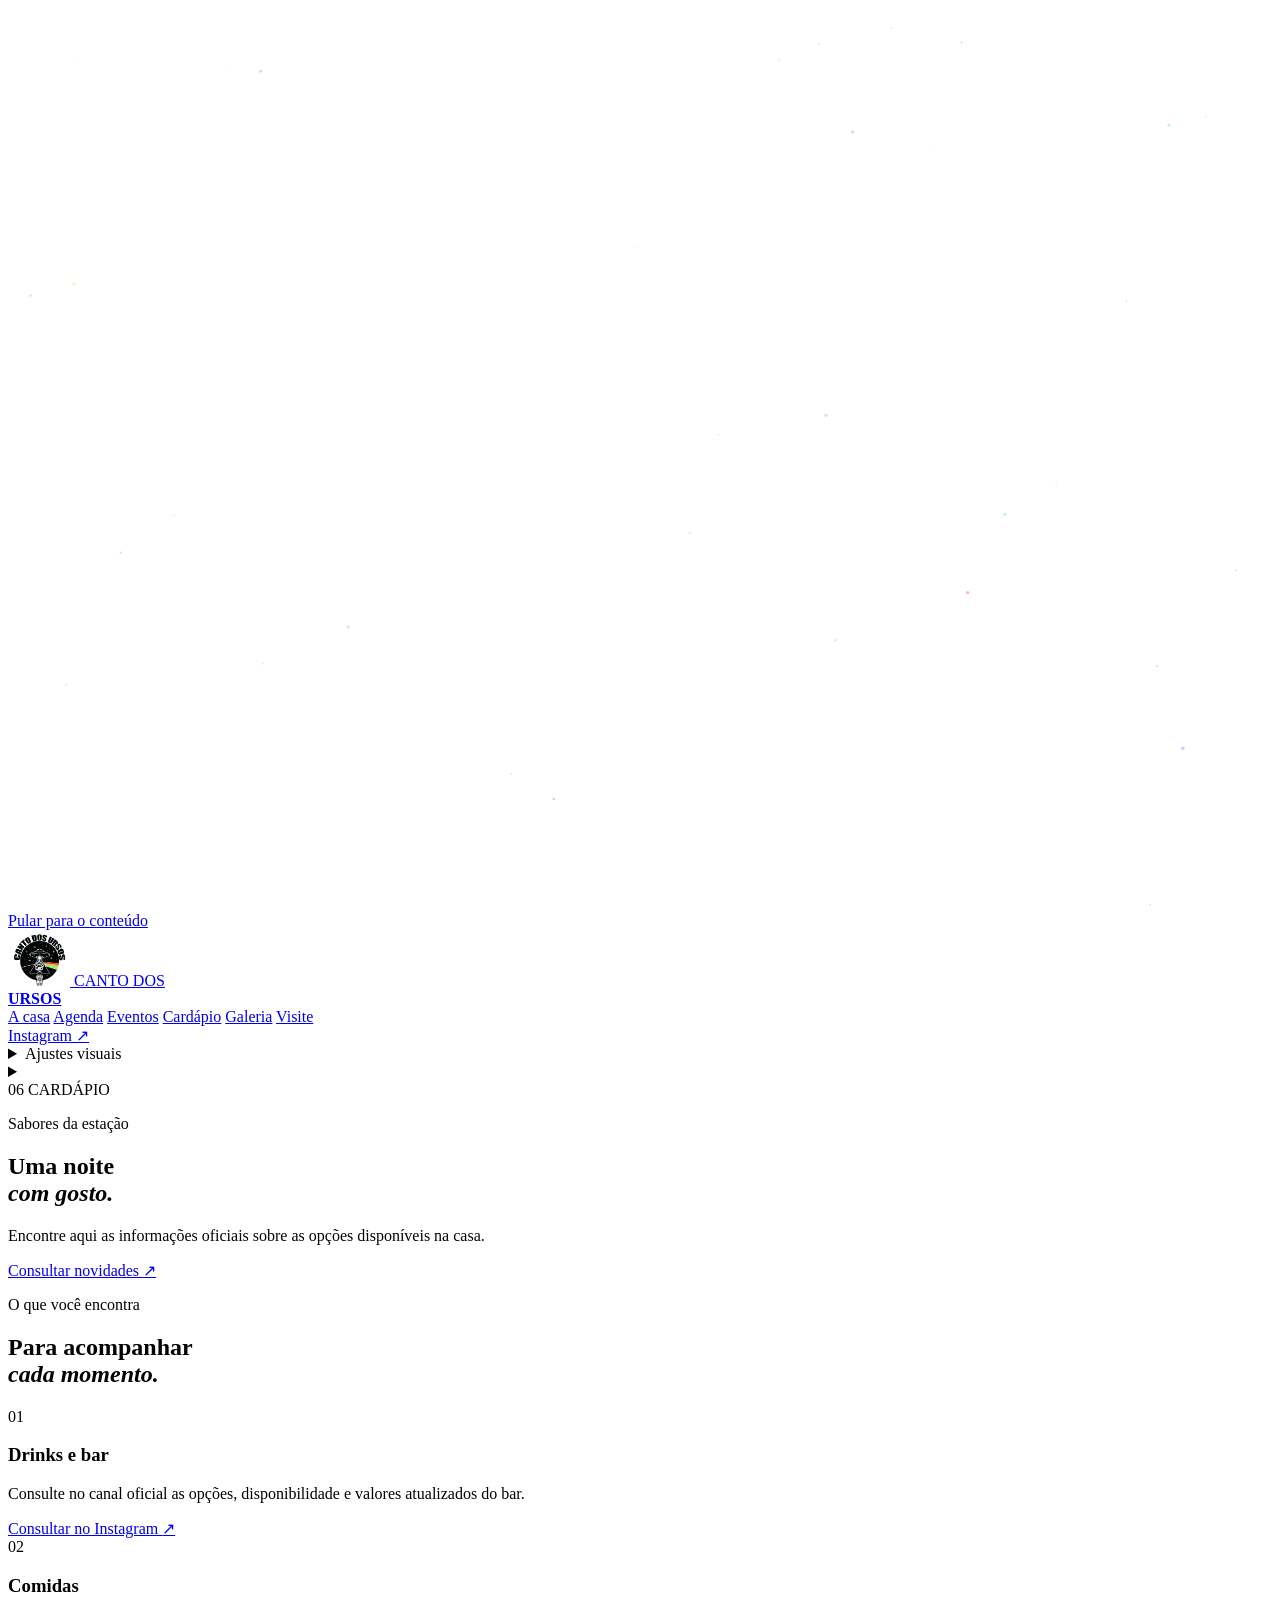
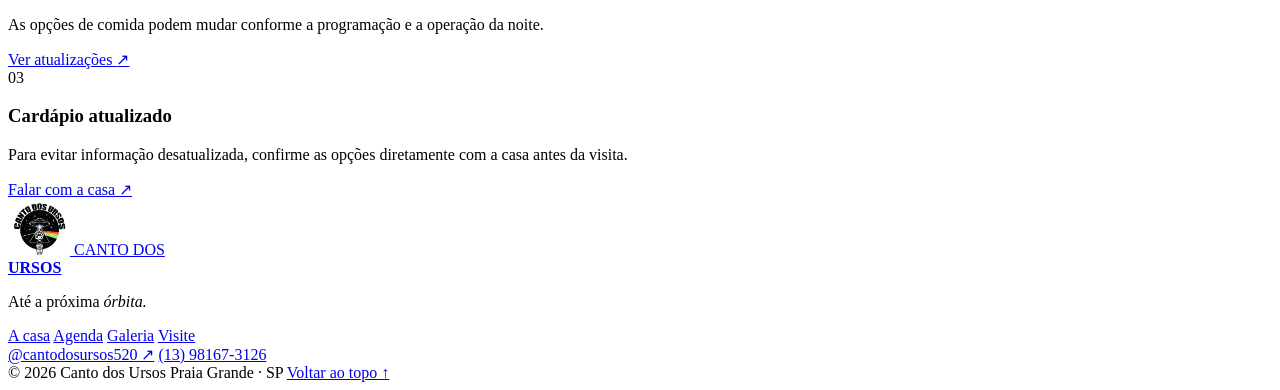
==== commit 1f119ee9: "Ajustar responsividade de todas as páginas" ====
--- a/cardapio/index.html
+++ b/cardapio/index.html
@@ -8,7 +8,7 @@
         if (saved.lowVision === 'enabled') root.dataset.lowVision = 'enabled';
         if (saved.colorVision && saved.colorVision !== 'normal') root.dataset.colorVision = saved.colorVision;
       } catch {}
-    </script><link rel="stylesheet" href="/_astro/cardapio.DvaFHopu.css"></head> <body> <canvas id="cosmic-field" class="cosmic-field" aria-hidden="true"></canvas> <a class="skip-link" href="#conteudo">Pular para o conteúdo</a> <script type="module">const s="canto-visual-settings",i={textScale:"normal",contrast:"normal",motion:"full",links:"normal",lowVision:"normal",colorVision:"normal"},n=document.documentElement,o=document.querySelector("#visual-settings"),r=document.querySelectorAll("[data-setting]");function d(){try{return{...i,...JSON.parse(localStorage.getItem(s)||"{}")}}catch{return{...i}}}function c(e){localStorage.setItem(s,JSON.stringify(e))}function l(e){n.dataset.textScale=e.textScale==="large"?"large":"normal",n.dataset.contrast=e.contrast==="high"?"high":"normal",n.dataset.motion=e.motion==="reduced"?"reduced":"full",n.dataset.links=e.links==="highlighted"?"highlighted":"normal",n.dataset.lowVision=e.lowVision==="enabled"?"enabled":"normal",n.dataset.colorVision=e.colorVision,r.forEach(t=>{const a=t.dataset.setting;a&&(t instanceof HTMLInputElement?t.checked=a==="textScale"?e.textScale==="large":a==="contrast"?e.contrast==="high":a==="motion"?e.motion==="reduced":a==="links"?e.links==="highlighted":e.lowVision==="enabled":a==="colorVision"&&(t.value=e.colorVision))})}if(o){let e=d();l(e),r.forEach(t=>{t.addEventListener("change",()=>{const a=t.dataset.setting;a&&(t instanceof HTMLSelectElement?e={...e,colorVision:t.value}:a==="textScale"?e={...e,textScale:t.checked?"large":"normal"}:a==="contrast"?e={...e,contrast:t.checked?"high":"normal"}:a==="motion"?e={...e,motion:t.checked?"reduced":"full"}:a==="links"?e={...e,links:t.checked?"highlighted":"normal"}:a==="lowVision"&&(e={...e,lowVision:t.checked?"enabled":"normal"}),l(e),c(e))})}),o.querySelector("[data-visual-reset]")?.addEventListener("click",()=>{e={...i},l(e),c(e)})}</script> <div class="site-content">  <header class="site-header" data-motion-root> <div class="header-inner"> <a class="brand" href="/" aria-label="Canto dos Ursos — início"> <img src="/images/logo-canto-dos-ursos.png" alt="Logo do Canto dos Ursos" width="62" height="56"> <span class="brand-name">CANTO DOS<br><strong>URSOS</strong></span> </a> <nav class="desktop-nav" aria-label="Navegação principal"> <a href="/#casa">A casa</a> <a href="/#agenda">Agenda</a> <a href="/eventos">Eventos</a> <a href="/cardapio">Cardápio</a> <a href="/#galeria">Galeria</a> <a href="/#visite">Visite</a> </nav> <a class="header-social" href="https://www.instagram.com/cantodosursos520/" target="_blank" rel="noreferrer" aria-label="Instagram oficial @cantodosursos520">
+    </script><link rel="stylesheet" href="/_astro/cardapio.DRYcGAFB.css"></head> <body> <canvas id="cosmic-field" class="cosmic-field" aria-hidden="true"></canvas> <a class="skip-link" href="#conteudo">Pular para o conteúdo</a> <script type="module">const s="canto-visual-settings",i={textScale:"normal",contrast:"normal",motion:"full",links:"normal",lowVision:"normal",colorVision:"normal"},n=document.documentElement,o=document.querySelector("#visual-settings"),r=document.querySelectorAll("[data-setting]");function d(){try{return{...i,...JSON.parse(localStorage.getItem(s)||"{}")}}catch{return{...i}}}function c(e){localStorage.setItem(s,JSON.stringify(e))}function l(e){n.dataset.textScale=e.textScale==="large"?"large":"normal",n.dataset.contrast=e.contrast==="high"?"high":"normal",n.dataset.motion=e.motion==="reduced"?"reduced":"full",n.dataset.links=e.links==="highlighted"?"highlighted":"normal",n.dataset.lowVision=e.lowVision==="enabled"?"enabled":"normal",n.dataset.colorVision=e.colorVision,r.forEach(t=>{const a=t.dataset.setting;a&&(t instanceof HTMLInputElement?t.checked=a==="textScale"?e.textScale==="large":a==="contrast"?e.contrast==="high":a==="motion"?e.motion==="reduced":a==="links"?e.links==="highlighted":e.lowVision==="enabled":a==="colorVision"&&(t.value=e.colorVision))})}if(o){let e=d();l(e),r.forEach(t=>{t.addEventListener("change",()=>{const a=t.dataset.setting;a&&(t instanceof HTMLSelectElement?e={...e,colorVision:t.value}:a==="textScale"?e={...e,textScale:t.checked?"large":"normal"}:a==="contrast"?e={...e,contrast:t.checked?"high":"normal"}:a==="motion"?e={...e,motion:t.checked?"reduced":"full"}:a==="links"?e={...e,links:t.checked?"highlighted":"normal"}:a==="lowVision"&&(e={...e,lowVision:t.checked?"enabled":"normal"}),l(e),c(e))})}),o.querySelector("[data-visual-reset]")?.addEventListener("click",()=>{e={...i},l(e),c(e)})}</script> <div class="site-content">  <header class="site-header" data-motion-root> <div class="header-inner"> <a class="brand" href="/" aria-label="Canto dos Ursos — início"> <img src="/images/logo-canto-dos-ursos.png" alt="Logo do Canto dos Ursos" width="62" height="56"> <span class="brand-name">CANTO DOS<br><strong>URSOS</strong></span> </a> <nav class="desktop-nav" aria-label="Navegação principal"> <a href="/#casa">A casa</a> <a href="/#agenda">Agenda</a> <a href="/eventos">Eventos</a> <a href="/cardapio">Cardápio</a> <a href="/#galeria">Galeria</a> <a href="/#visite">Visite</a> </nav> <a class="header-social" href="https://www.instagram.com/cantodosursos520/" target="_blank" rel="noreferrer" aria-label="Instagram oficial @cantodosursos520">
 Instagram <span aria-hidden="true">↗</span> </a> <details class="visual-settings" id="visual-settings"> <summary aria-label="Abrir ajustes visuais">Ajustes visuais</summary> <div class="visual-settings-panel" role="group" aria-labelledby="visual-settings-title"> <div class="visual-settings-heading"> <p id="visual-settings-title">Preferências visuais</p> <span>Salvas neste navegador</span> </div> <label class="visual-option"><input type="checkbox" data-setting="textScale"> <span>Aumentar texto</span></label> <label class="visual-option"><input type="checkbox" data-setting="contrast"> <span>Alto contraste</span></label> <label class="visual-option"><input type="checkbox" data-setting="motion"> <span>Reduzir animações</span></label> <label class="visual-option"><input type="checkbox" data-setting="links"> <span>Destacar links e botões</span></label> <label class="visual-option"><input type="checkbox" data-setting="lowVision"> <span>Modo baixa visão</span></label> <label class="visual-select-label" for="color-vision">Perfil de daltonismo</label> <select id="color-vision" data-setting="colorVision"> <option value="normal">Visão padrão</option> <option value="protanopia">Protanopia</option> <option value="deuteranopia">Deuteranopia</option> <option value="tritanopia">Tritanopia</option> <option value="achromatopsia">Acromatopsia</option> </select> <button class="visual-reset" type="button" data-visual-reset>Restaurar padrões</button> </div> </details> <details class="mobile-nav" id="mobile-nav"> <summary aria-label="Abrir ou fechar menu de navegação"><span></span><span></span></summary> <nav class="mobile-menu" aria-label="Navegação móvel"> <a href="/#casa">A casa</a> <a href="/#agenda">Agenda</a> <a href="/eventos">Eventos</a> <a href="/cardapio">Cardápio</a> <a href="/#galeria">Galeria</a> <a href="/#visite">Visite</a> <a href="https://www.instagram.com/cantodosursos520/" target="_blank" rel="noreferrer">Instagram oficial ↗</a> </nav> </details> </div> </header> <script>
   const mobileNav = document.querySelector('#mobile-nav');
   mobileNav?.addEventListener('click', (event) => {
--- a/_astro/cardapio.DRYcGAFB.css
+++ b/_astro/cardapio.DRYcGAFB.css
@@ -0,0 +1 @@
+html,body{max-width:100%;overflow-x:hidden}.section-shell,.header-inner{width:min(calc(100% - 48px),1280px)}@media(max-width:1020px){.desktop-nav,.header-social{display:none}.mobile-nav{display:block;margin-left:0}.visual-settings{margin-left:auto}.header-inner{gap:12px}.hero{gap:34px}.hero h1{font-size:clamp(3.35rem,7.6vw,5.8rem)}.intro{column-gap:32px}.intro h2,.agenda h2,.gallery-heading h2,.visit h2{font-size:clamp(2.8rem,6.2vw,5.4rem)}.page-content-heading{gap:2rem}.information-card h3{font-size:clamp(1.45rem,2.8vw,2rem)}}@media(max-width:760px){.section-shell,.header-inner{width:min(calc(100% - 36px),560px)}.header-inner{min-height:68px;gap:8px}.brand{min-width:0;gap:8px}.brand img{width:50px;height:46px}.brand-name{font-size:9px}.brand-name strong{font-size:11px}.visual-settings summary{max-width:126px;overflow:hidden;text-overflow:ellipsis;white-space:nowrap}.visual-settings-panel{right:-4px;width:min(300px,calc(100vw - 28px))}.mobile-menu{width:min(86vw,320px)}.hero{display:flex;min-height:auto;flex-direction:column;align-items:stretch;gap:28px;padding-top:48px;padding-bottom:78px}.hero-copy{padding-block:0}.hero-logo{width:112px}.hero h1{max-width:100%;font-size:clamp(3.2rem,14.5vw,5.2rem)}.hero-description{max-width:34rem;margin-block:18px 24px;font-size:16px}.hero-actions{gap:16px 22px}.hero-image-wrap{min-height:clamp(280px,78vw,430px)}.hero-caption{right:14px;bottom:14px;left:14px;font-size:10px;line-height:1.35}.scroll-cue{position:static;margin-top:-8px}.intro{display:grid;grid-template-columns:1fr;row-gap:0;padding-block:76px}.intro .section-index{margin-bottom:34px}.intro-copy,.intro-flag,.intro-aside{grid-column:1;grid-row:auto}.intro-copy{max-width:100%}.intro h2,.agenda h2,.gallery-heading h2,.visit h2{font-size:clamp(2.8rem,12.5vw,4.4rem)}.intro-flag{width:min(100%,350px);margin-top:34px}.intro-flag-frame{min-height:230px}.intro-aside{max-width:100%;margin-top:32px}.intro-aside p{font-size:16px}.intro-rainbow{right:-12%;bottom:28px;width:82%}.agenda,.gallery-section{padding-block:76px}.agenda .section-index,.gallery-section .section-index{margin-bottom:36px}.agenda-layout{min-height:0;grid-template-columns:1fr;gap:24px;padding-block:0}.agenda-note{max-width:none;padding:26px 22px}.agenda-note p{max-width:none;font-size:16px}.agenda-orbit{top:8%;right:-34%;width:92vw}.gallery-heading{display:block;margin-bottom:30px}.gallery-intro{max-width:36rem;margin-top:22px;font-size:16px}.photo-grid{grid-template-columns:repeat(6,minmax(0,1fr));grid-auto-rows:clamp(56px,16vw,86px);gap:8px}.photo-card--1,.photo-card--5{grid-column:span 6}.photo-card--2,.photo-card--3,.photo-card--4,.photo-card--6,.photo-card--7,.photo-card--8,.photo-card--9,.photo-card--10{grid-column:span 3}.photo-card figcaption{font-size:10px;letter-spacing:.03em}.photo-zoom{right:6px;bottom:6px;font-size:10px}.visit{padding-block:76px}.visit-layout{grid-template-columns:1fr;gap:34px}.visit-address{font-size:17px}.button--location{width:100%}.contact-line{grid-template-columns:.8fr 1.55fr auto;gap:8px}.contact-line>span:first-child{font-size:12px}.contact-line strong{min-width:0;font-size:15px;overflow-wrap:anywhere}.footer-main{grid-template-columns:1fr 1fr;gap:26px 18px;padding-block:36px}.footer-signoff{font-size:20px}.footer-nav,.footer-contact{font-size:12px}.footer-bottom{flex-wrap:wrap;justify-content:flex-start;gap:8px 18px;padding-block:16px}.page-hero{min-height:auto;padding-top:4.75rem;padding-bottom:4.75rem}.page-hero:after{width:22rem;height:22rem;right:-13rem;top:18%}.page-hero .section-index{margin-bottom:2.5rem}.page-hero h1{max-width:100%;font-size:clamp(3.05rem,14.5vw,5rem)}.page-lead{max-width:34rem;margin-bottom:2rem;font-size:1.05rem}.page-content{padding-top:4.75rem;padding-bottom:5.5rem}.page-content-heading{display:block;margin-bottom:2.5rem}.page-content-heading .eyebrow{margin-bottom:1.5rem}.page-content h2{font-size:clamp(2.7rem,12vw,4.3rem)}.information-grid{grid-template-columns:1fr;gap:14px}.information-card{min-height:0;padding:1.5rem}.information-card h3{margin-top:2.8rem;font-size:clamp(1.5rem,7vw,2rem)}.information-card p{max-width:38rem;font-size:16px}.information-card .button,.information-card .text-link{max-width:100%}}@media(max-width:430px){.section-shell,.header-inner{width:min(calc(100% - 28px),520px)}.header-inner{gap:6px}.brand img{width:46px;height:43px}.brand-name{font-size:8px}.brand-name strong{font-size:10px}.visual-settings summary{max-width:108px;padding-inline:10px;font-size:11px}.mobile-nav summary{width:42px;height:42px}.hero h1{font-size:clamp(2.8rem,14vw,4rem)}.hero-description{font-size:15px}.hero-actions{align-items:stretch;flex-direction:column}.hero-actions .button{width:100%}.hero-actions .text-link{width:fit-content}.hero-image-wrap{min-height:260px}.title-line{white-space:normal}.page-hero h1{font-size:clamp(2.7rem,14vw,4rem)}.page-lead{font-size:1rem}.page-content h2{font-size:clamp(2.45rem,12vw,3.6rem)}.intro-flag{width:100%}.intro-flag-frame{min-height:220px}.photo-grid{grid-auto-rows:clamp(52px,16vw,72px)}.photo-card figcaption{font-size:9px}.contact-line{grid-template-columns:1fr auto}.contact-line>span:first-child{grid-column:1 / -1}.contact-line strong{justify-self:start}.footer-main{grid-template-columns:1fr}.footer-nav,.footer-contact{display:grid;gap:8px}}@media(max-width:360px){.visual-settings summary{max-width:94px;padding-inline:8px;font-size:10px}.mobile-nav summary{width:40px;height:40px}.hero h1,.page-hero h1{font-size:2.65rem}.intro h2,.agenda h2,.gallery-heading h2,.visit h2,.page-content h2{font-size:2.45rem}.button{padding-inline:15px}}
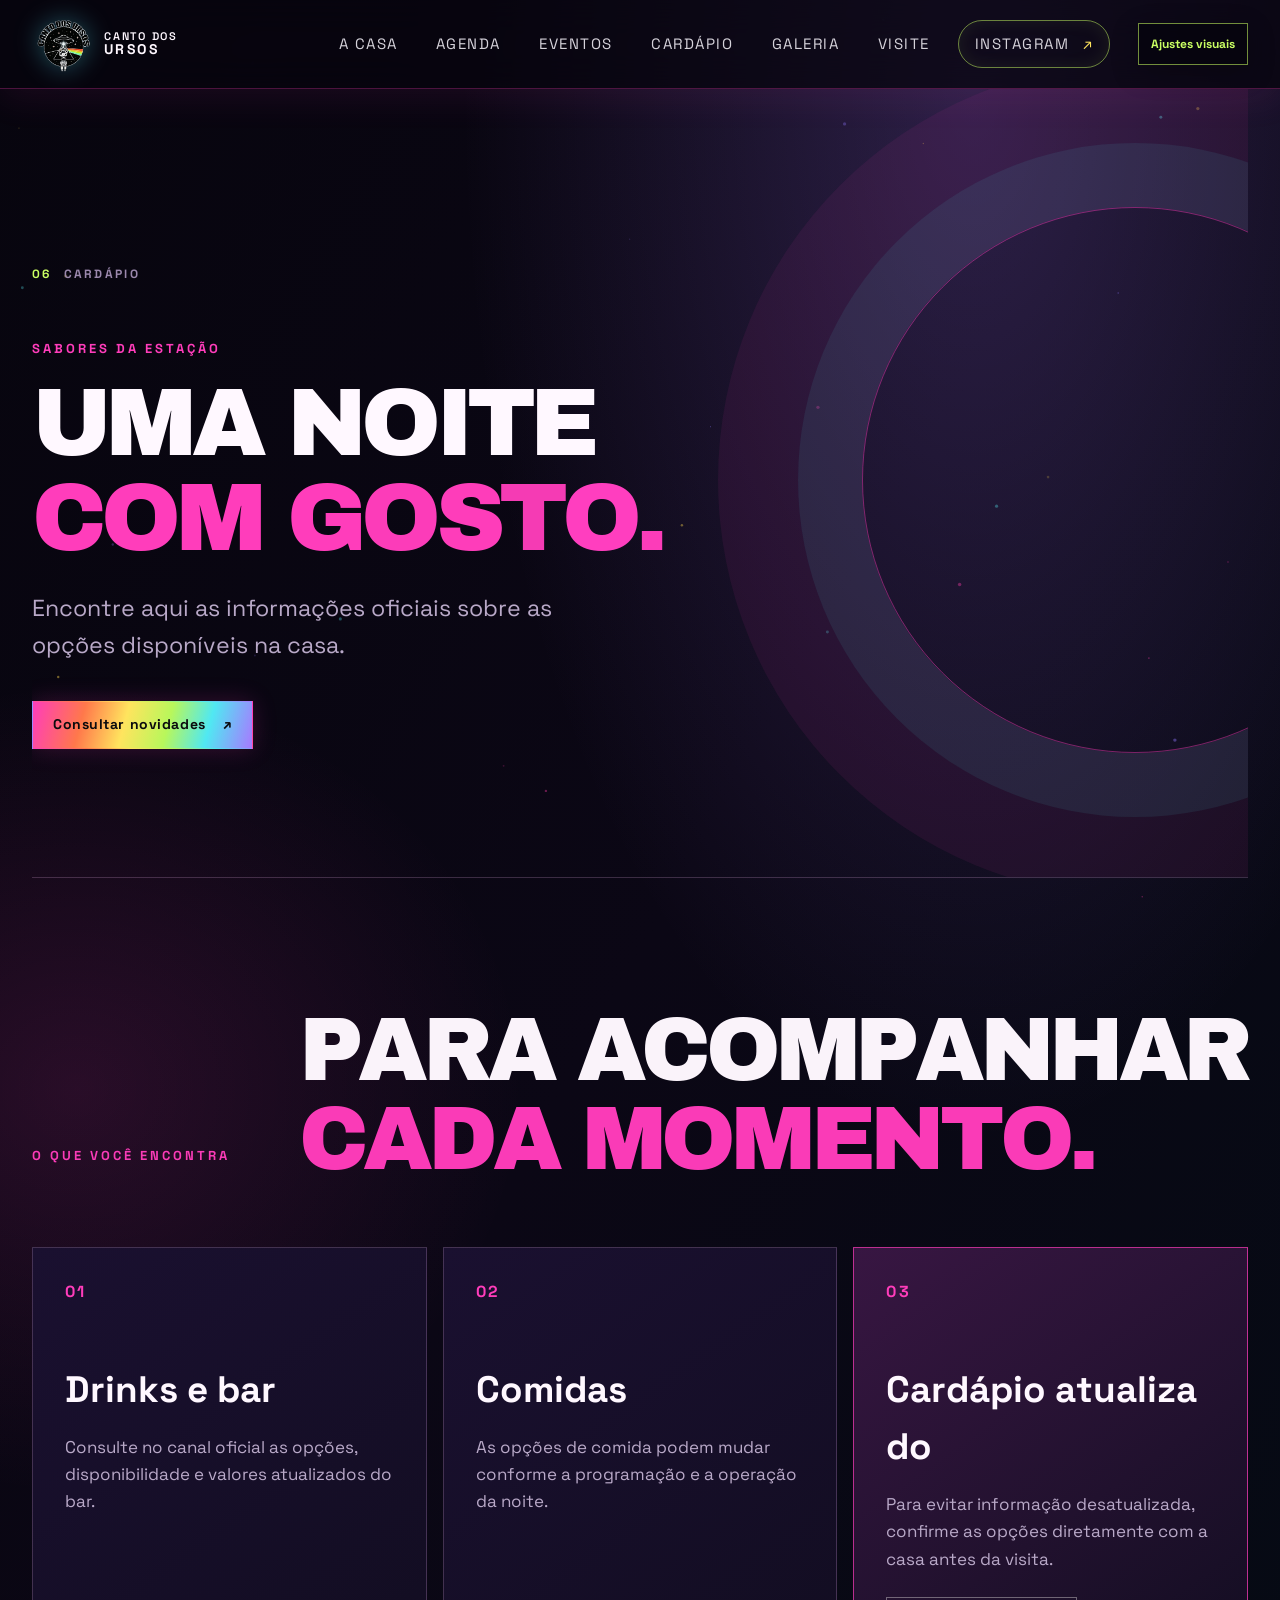
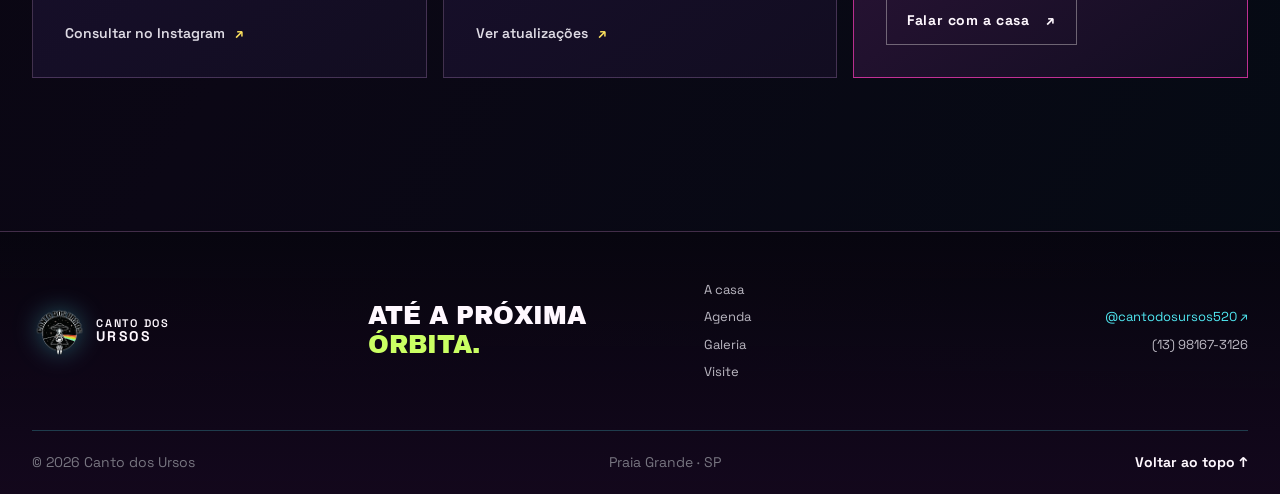
==== commit 9e16b1ea: "Restaurar layout anterior mantendo responsividade" ====
--- a/cardapio/index.html
+++ b/cardapio/index.html
@@ -8,7 +8,7 @@
         if (saved.lowVision === 'enabled') root.dataset.lowVision = 'enabled';
         if (saved.colorVision && saved.colorVision !== 'normal') root.dataset.colorVision = saved.colorVision;
       } catch {}
-    </script><link rel="stylesheet" href="/_astro/cardapio.DRYcGAFB.css"></head> <body> <canvas id="cosmic-field" class="cosmic-field" aria-hidden="true"></canvas> <a class="skip-link" href="#conteudo">Pular para o conteúdo</a> <script type="module">const s="canto-visual-settings",i={textScale:"normal",contrast:"normal",motion:"full",links:"normal",lowVision:"normal",colorVision:"normal"},n=document.documentElement,o=document.querySelector("#visual-settings"),r=document.querySelectorAll("[data-setting]");function d(){try{return{...i,...JSON.parse(localStorage.getItem(s)||"{}")}}catch{return{...i}}}function c(e){localStorage.setItem(s,JSON.stringify(e))}function l(e){n.dataset.textScale=e.textScale==="large"?"large":"normal",n.dataset.contrast=e.contrast==="high"?"high":"normal",n.dataset.motion=e.motion==="reduced"?"reduced":"full",n.dataset.links=e.links==="highlighted"?"highlighted":"normal",n.dataset.lowVision=e.lowVision==="enabled"?"enabled":"normal",n.dataset.colorVision=e.colorVision,r.forEach(t=>{const a=t.dataset.setting;a&&(t instanceof HTMLInputElement?t.checked=a==="textScale"?e.textScale==="large":a==="contrast"?e.contrast==="high":a==="motion"?e.motion==="reduced":a==="links"?e.links==="highlighted":e.lowVision==="enabled":a==="colorVision"&&(t.value=e.colorVision))})}if(o){let e=d();l(e),r.forEach(t=>{t.addEventListener("change",()=>{const a=t.dataset.setting;a&&(t instanceof HTMLSelectElement?e={...e,colorVision:t.value}:a==="textScale"?e={...e,textScale:t.checked?"large":"normal"}:a==="contrast"?e={...e,contrast:t.checked?"high":"normal"}:a==="motion"?e={...e,motion:t.checked?"reduced":"full"}:a==="links"?e={...e,links:t.checked?"highlighted":"normal"}:a==="lowVision"&&(e={...e,lowVision:t.checked?"enabled":"normal"}),l(e),c(e))})}),o.querySelector("[data-visual-reset]")?.addEventListener("click",()=>{e={...i},l(e),c(e)})}</script> <div class="site-content">  <header class="site-header" data-motion-root> <div class="header-inner"> <a class="brand" href="/" aria-label="Canto dos Ursos — início"> <img src="/images/logo-canto-dos-ursos.png" alt="Logo do Canto dos Ursos" width="62" height="56"> <span class="brand-name">CANTO DOS<br><strong>URSOS</strong></span> </a> <nav class="desktop-nav" aria-label="Navegação principal"> <a href="/#casa">A casa</a> <a href="/#agenda">Agenda</a> <a href="/eventos">Eventos</a> <a href="/cardapio">Cardápio</a> <a href="/#galeria">Galeria</a> <a href="/#visite">Visite</a> </nav> <a class="header-social" href="https://www.instagram.com/cantodosursos520/" target="_blank" rel="noreferrer" aria-label="Instagram oficial @cantodosursos520">
+    </script><link rel="stylesheet" href="/_astro/cardapio.DvaFHopu.css"></head> <body> <canvas id="cosmic-field" class="cosmic-field" aria-hidden="true"></canvas> <a class="skip-link" href="#conteudo">Pular para o conteúdo</a> <script type="module">const s="canto-visual-settings",i={textScale:"normal",contrast:"normal",motion:"full",links:"normal",lowVision:"normal",colorVision:"normal"},n=document.documentElement,o=document.querySelector("#visual-settings"),r=document.querySelectorAll("[data-setting]");function d(){try{return{...i,...JSON.parse(localStorage.getItem(s)||"{}")}}catch{return{...i}}}function c(e){localStorage.setItem(s,JSON.stringify(e))}function l(e){n.dataset.textScale=e.textScale==="large"?"large":"normal",n.dataset.contrast=e.contrast==="high"?"high":"normal",n.dataset.motion=e.motion==="reduced"?"reduced":"full",n.dataset.links=e.links==="highlighted"?"highlighted":"normal",n.dataset.lowVision=e.lowVision==="enabled"?"enabled":"normal",n.dataset.colorVision=e.colorVision,r.forEach(t=>{const a=t.dataset.setting;a&&(t instanceof HTMLInputElement?t.checked=a==="textScale"?e.textScale==="large":a==="contrast"?e.contrast==="high":a==="motion"?e.motion==="reduced":a==="links"?e.links==="highlighted":e.lowVision==="enabled":a==="colorVision"&&(t.value=e.colorVision))})}if(o){let e=d();l(e),r.forEach(t=>{t.addEventListener("change",()=>{const a=t.dataset.setting;a&&(t instanceof HTMLSelectElement?e={...e,colorVision:t.value}:a==="textScale"?e={...e,textScale:t.checked?"large":"normal"}:a==="contrast"?e={...e,contrast:t.checked?"high":"normal"}:a==="motion"?e={...e,motion:t.checked?"reduced":"full"}:a==="links"?e={...e,links:t.checked?"highlighted":"normal"}:a==="lowVision"&&(e={...e,lowVision:t.checked?"enabled":"normal"}),l(e),c(e))})}),o.querySelector("[data-visual-reset]")?.addEventListener("click",()=>{e={...i},l(e),c(e)})}</script> <div class="site-content">  <header class="site-header" data-motion-root> <div class="header-inner"> <a class="brand" href="/" aria-label="Canto dos Ursos — início"> <img src="/images/logo-canto-dos-ursos.png" alt="Logo do Canto dos Ursos" width="62" height="56"> <span class="brand-name">CANTO DOS<br><strong>URSOS</strong></span> </a> <nav class="desktop-nav" aria-label="Navegação principal"> <a href="/#casa">A casa</a> <a href="/#agenda">Agenda</a> <a href="/eventos">Eventos</a> <a href="/cardapio">Cardápio</a> <a href="/#galeria">Galeria</a> <a href="/#visite">Visite</a> </nav> <a class="header-social" href="https://www.instagram.com/cantodosursos520/" target="_blank" rel="noreferrer" aria-label="Instagram oficial @cantodosursos520">
 Instagram <span aria-hidden="true">↗</span> </a> <details class="visual-settings" id="visual-settings"> <summary aria-label="Abrir ajustes visuais">Ajustes visuais</summary> <div class="visual-settings-panel" role="group" aria-labelledby="visual-settings-title"> <div class="visual-settings-heading"> <p id="visual-settings-title">Preferências visuais</p> <span>Salvas neste navegador</span> </div> <label class="visual-option"><input type="checkbox" data-setting="textScale"> <span>Aumentar texto</span></label> <label class="visual-option"><input type="checkbox" data-setting="contrast"> <span>Alto contraste</span></label> <label class="visual-option"><input type="checkbox" data-setting="motion"> <span>Reduzir animações</span></label> <label class="visual-option"><input type="checkbox" data-setting="links"> <span>Destacar links e botões</span></label> <label class="visual-option"><input type="checkbox" data-setting="lowVision"> <span>Modo baixa visão</span></label> <label class="visual-select-label" for="color-vision">Perfil de daltonismo</label> <select id="color-vision" data-setting="colorVision"> <option value="normal">Visão padrão</option> <option value="protanopia">Protanopia</option> <option value="deuteranopia">Deuteranopia</option> <option value="tritanopia">Tritanopia</option> <option value="achromatopsia">Acromatopsia</option> </select> <button class="visual-reset" type="button" data-visual-reset>Restaurar padrões</button> </div> </details> <details class="mobile-nav" id="mobile-nav"> <summary aria-label="Abrir ou fechar menu de navegação"><span></span><span></span></summary> <nav class="mobile-menu" aria-label="Navegação móvel"> <a href="/#casa">A casa</a> <a href="/#agenda">Agenda</a> <a href="/eventos">Eventos</a> <a href="/cardapio">Cardápio</a> <a href="/#galeria">Galeria</a> <a href="/#visite">Visite</a> <a href="https://www.instagram.com/cantodosursos520/" target="_blank" rel="noreferrer">Instagram oficial ↗</a> </nav> </details> </div> </header> <script>
   const mobileNav = document.querySelector('#mobile-nav');
   mobileNav?.addEventListener('click', (event) => {
--- a/_astro/cardapio.DvaFHopu.css
+++ b/_astro/cardapio.DvaFHopu.css
@@ -0,0 +1 @@
+:root{color-scheme:dark;--ink: #08090e;--panel: #10121b;--panel-soft: #151722;--paper: #f4f0ec;--muted: #aaa9b3;--line: rgba(244, 240, 236, .17);--pink: #fa3da7;--orange: #ff713d;--yellow: #fbd54d;--green: #76e36f;--blue: #52d7df;--violet: #8f77ff;--display: "Archivo Black", Impact, sans-serif;--body: "Space Grotesk", "Helvetica Neue", sans-serif;--rainbow: linear-gradient(105deg, var(--pink) 0%, var(--orange) 23%, var(--yellow) 42%, var(--green) 61%, var(--blue) 79%, var(--violet) 100%);--photo-radius: clamp(14px, 1.8vw, 24px);font-family:var(--body);font-synthesis:none;text-rendering:optimizeLegibility;-webkit-font-smoothing:antialiased;-moz-osx-font-smoothing:grayscale;background:var(--ink);color:var(--paper);scroll-behavior:smooth}*{box-sizing:border-box}html{min-width:320px;background:var(--ink)}body{min-width:320px;margin:0;overflow-x:hidden;background:radial-gradient(ellipse at 76% 11%,rgba(71,54,114,.17),transparent 32rem),radial-gradient(ellipse at 7% 61%,rgba(27,70,79,.12),transparent 30rem),var(--ink);color:var(--paper);font-size:16px;line-height:1.55}body:before{position:fixed;z-index:-1;inset:0;pointer-events:none;content:"";opacity:.29;background-image:radial-gradient(1px 1px at 12% 18%,rgba(255,255,255,.64) 0,transparent 2px),radial-gradient(1px 1px at 66% 33%,rgba(255,255,255,.55) 0,transparent 2px),radial-gradient(1px 1px at 88% 72%,rgba(255,255,255,.48) 0,transparent 2px),radial-gradient(1px 1px at 34% 87%,rgba(255,255,255,.44) 0,transparent 2px);background-size:420px 360px,510px 460px,580px 520px,470px 420px}img{display:block;max-width:100%}.cosmic-field{position:fixed;z-index:0;inset:0;display:block;width:100%;height:100%;pointer-events:none}.site-content{position:relative;z-index:1;min-height:100svh}a{color:inherit;text-decoration:none}button,summary{font:inherit}button{color:inherit}::selection{color:var(--ink);background:var(--yellow)}:focus-visible{outline:2px solid var(--yellow);outline-offset:5px}.skip-link{position:fixed;z-index:100;top:12px;left:12px;padding:11px 15px;transform:translateY(-160%);background:var(--paper);color:var(--ink);font-weight:700}.skip-link:focus{transform:translateY(0)}.section-shell{width:min(100% - 64px,1280px);margin-inline:auto}.site-header{position:sticky;z-index:30;top:0;border-bottom:1px solid rgba(255,255,255,.1);background:#08090ed6;backdrop-filter:blur(18px);-webkit-backdrop-filter:blur(18px)}.header-inner{display:flex;width:min(100% - 64px,1280px);min-height:78px;align-items:center;justify-content:space-between;gap:28px;margin-inline:auto}.brand,.footer-brand{display:inline-flex;align-items:center;gap:10px;flex:0 0 auto}.brand img,.footer-brand img{width:48px;height:46px;object-fit:contain}.brand-name,.footer-brand span{font-size:10px;font-weight:600;line-height:1.05;letter-spacing:.11em}.brand-name strong,.footer-brand strong{font-size:13px;letter-spacing:.17em}.desktop-nav{display:flex;align-items:center;gap:clamp(20px,3vw,42px);margin-left:auto}.desktop-nav a,.header-social{color:#d5d2da;font-size:13px;transition:color .2s ease}.desktop-nav a:hover,.footer-nav a:hover,.header-social:hover{color:var(--pink)}.header-social{padding:11px 16px;border:1px solid var(--line);border-radius:999px}.header-social span{margin-left:8px;color:var(--yellow)}.mobile-nav{display:none;position:relative}.mobile-nav summary{display:flex;width:44px;height:44px;align-items:center;justify-content:center;flex-direction:column;gap:6px;border:1px solid var(--line);border-radius:50%;cursor:pointer;list-style:none}.mobile-nav summary::-webkit-details-marker{display:none}.mobile-nav summary span{width:16px;height:1px;background:var(--paper);transition:transform .2s ease}.mobile-nav[open] summary span:first-child{transform:translateY(3.5px) rotate(45deg)}.mobile-nav[open] summary span:last-child{transform:translateY(-3.5px) rotate(-45deg)}.mobile-menu{position:absolute;top:56px;right:0;display:grid;width:min(82vw,320px);gap:0;padding:12px;border:1px solid var(--line);background:#11121a;box-shadow:0 18px 55px #0000007a}.mobile-menu a{padding:13px 10px;border-bottom:1px solid rgba(255,255,255,.08);font-size:14px}.mobile-menu a:last-child{border:0;color:var(--yellow)}.hero{position:relative;display:grid;min-height:min(790px,calc(100svh - 78px));grid-template-columns:minmax(0,1fr) minmax(0,.94fr);align-items:center;gap:clamp(28px,5vw,78px);padding-top:clamp(54px,8vw,108px);padding-bottom:108px}.hero-copy{position:relative;z-index:2;padding-block:18px}.eyebrow{display:flex;align-items:center;gap:10px;margin:0 0 18px;color:#b7b4c1;font-size:11px;font-weight:700;letter-spacing:.17em;line-height:1.4;text-transform:uppercase}.eyebrow--pink{color:var(--pink)}.eyebrow-dot{width:7px;height:7px;border-radius:50%;background:var(--green);box-shadow:0 0 14px #76e36fc2}.hero-logo{width:clamp(110px,14vw,170px);height:auto;margin:0 0 14px;object-fit:contain}h1,h2,p{margin-top:0}.hero h1,.intro h2,.agenda h2,.gallery-heading h2,.visit h2{margin:0;font-family:var(--display);font-weight:400;letter-spacing:-.06em;line-height:.99;text-transform:uppercase}.hero h1{max-width:760px;font-size:clamp(54px,7.5vw,106px)}.hero h1 em,.agenda h2 em,.gallery-heading h2 em,.visit h2 em{color:var(--pink);font-style:normal}@keyframes gravity-title-color-pass{0%{background-position:112% 0}24%{background-position:-112% 0}to{background-position:-112% 0}}@supports (background-clip: text) or (-webkit-background-clip: text){.hero h1.gravity-title--shimmer{background-image:linear-gradient(110deg,var(--paper) 0%,var(--paper) 44%,var(--blue) 47%,#fff 50%,var(--pink) 53%,var(--paper) 57%,var(--paper) 100%);background-position:112% 0;background-size:240% 100%;background-clip:text;-webkit-background-clip:text;-webkit-text-fill-color:transparent;animation:gravity-title-color-pass 8.8s cubic-bezier(.2,.75,.25,1) infinite}.hero h1.gravity-title--shimmer em{background-image:linear-gradient(110deg,var(--pink) 0%,var(--pink) 44%,var(--blue) 47%,#fff 50%,var(--yellow) 53%,var(--pink) 57%,var(--pink) 100%);background-position:112% 0;background-size:240% 100%;background-clip:text;-webkit-background-clip:text;-webkit-text-fill-color:transparent;animation:gravity-title-color-pass 8.8s cubic-bezier(.2,.75,.25,1) infinite}}.gravity-word{display:inline-block;white-space:nowrap}.gravity-char{display:inline-block;transform-origin:50% 58%}.gravity-title--forming .gravity-char{will-change:transform,opacity,filter}.hero-description{max-width:410px;margin:22px 0 28px;color:#c5c2cd;font-size:clamp(15px,1.45vw,18px)}.hero-actions{display:flex;flex-wrap:wrap;align-items:center;gap:25px}.button{display:inline-flex;min-height:48px;align-items:center;justify-content:center;gap:17px;padding:0 20px;border:1px solid transparent;font-size:12px;font-weight:700;letter-spacing:.04em;transition:transform .22s ease,background .22s ease,border-color .22s ease}.button:hover{transform:translateY(-3px)}.button--rainbow{position:relative;isolation:isolate;background:var(--rainbow);color:#0b0b0e}.button--rainbow:before{position:absolute;z-index:-1;inset:1px;content:"";background:var(--paper);opacity:0;transition:opacity .22s ease}.button--rainbow:hover:before{opacity:1}.button--outline{border-color:#f4f0ec61;color:var(--paper)}.button--outline:hover{border-color:var(--pink);background:#fa3da71a}.text-link{display:inline-flex;align-items:center;gap:10px;color:#dedbe4;font-size:12px;font-weight:600}.text-link span{color:var(--yellow);transition:transform .2s ease}.text-link:hover span{transform:translate(3px,-2px)}.hero-orbit{position:absolute;z-index:-1;border:1px solid rgba(143,119,255,.15);border-radius:50%;pointer-events:none}.hero-orbit--one{top:-16%;left:-8%;width:clamp(230px,30vw,410px);aspect-ratio:1}.hero-orbit--two{top:-9%;left:-2%;width:clamp(160px,22vw,300px);aspect-ratio:1;border-color:#fa3da726}.hero-image-wrap{position:relative;width:100%;min-height:430px;margin:0;align-self:stretch;overflow:hidden;border-radius:var(--photo-radius);background:#1a1924}.hero-image-wrap:after{position:absolute;inset:0;content:"";background:linear-gradient(180deg,#04050a0a 45%,#04050ac2),linear-gradient(130deg,rgba(12,12,18,.12),transparent 40%);pointer-events:none}.hero-image{position:absolute;inset:0;width:100%;height:100%;object-fit:cover;object-position:center}.image-corner{position:absolute;z-index:1;top:18px;right:18px;padding:6px 9px;border:1px solid rgba(255,255,255,.42);color:#fff;font-size:9px;letter-spacing:.12em}.hero-caption{position:absolute;z-index:1;right:20px;bottom:21px;left:22px;display:flex;align-items:center;gap:9px;color:#ffffffd4;font-size:10px;letter-spacing:.08em;text-transform:uppercase}.caption-mark{width:7px;height:7px;flex:0 0 auto;border-radius:50%;background:var(--yellow)}.scroll-cue{position:absolute;bottom:32px;left:0;display:flex;align-items:center;gap:11px;color:var(--muted);font-size:10px;letter-spacing:.16em;text-transform:uppercase}.scroll-cue span{color:var(--pink);font-size:18px}.section-index{display:flex;align-items:center;gap:12px;color:#777680;font-size:10px;font-weight:700;letter-spacing:.19em}.section-index span{color:var(--pink)}.intro{position:relative;display:grid;min-height:470px;grid-template-columns:1fr 1fr;align-content:center;column-gap:8%;padding-block:clamp(75px,10vw,140px);border-top:1px solid var(--line);overflow:hidden}.intro .section-index{grid-column:1 / -1;margin-bottom:58px}.intro-copy,.intro-aside{position:relative;z-index:1}.intro h2,.agenda h2,.gallery-heading h2,.visit h2{font-size:clamp(43px,6.3vw,84px)}.intro h2 .title-accent{color:var(--blue)}.intro-aside{max-width:410px;align-self:end;padding-bottom:5px}.intro-aside p{margin-bottom:24px;color:#c4c1ca;font-size:clamp(15px,1.5vw,18px)}.intro-rainbow{position:absolute;right:-3%;bottom:35px;display:flex;width:38%;height:5px;gap:3px;transform:rotate(-8deg);opacity:.8}.intro-rainbow span{flex:1;background:var(--pink)}.intro-rainbow span:nth-child(2){background:var(--orange)}.intro-rainbow span:nth-child(3){background:var(--yellow)}.intro-rainbow span:nth-child(4){background:var(--green)}.intro-rainbow span:nth-child(5){background:var(--blue)}.intro-rainbow span:nth-child(6){background:var(--violet)}.agenda{padding-block:clamp(70px,9vw,120px);border-top:1px solid var(--line)}.agenda .section-index{margin-bottom:60px}.agenda-layout{position:relative;display:grid;min-height:370px;grid-template-columns:1.08fr .92fr;align-items:center;gap:40px;overflow:hidden}.agenda-title-block{position:relative;z-index:1}.agenda h2 em{color:var(--yellow)}.agenda-note{position:relative;z-index:1;max-width:420px;padding:34px;border:1px solid rgba(255,255,255,.15);background:#10121bd6}.agenda-note p{max-width:320px;margin:8px 0 25px;color:#c4c1ca;font-size:15px}.agenda-note small{display:block;margin-top:17px;color:#84828d;font-size:10px}.agenda-star{color:var(--pink);font-size:31px}.agenda-orbit{position:absolute;top:-40%;right:-4%;width:clamp(280px,42vw,570px);aspect-ratio:1;border:1px solid rgba(250,61,167,.17);border-radius:50%}.agenda-orbit:before,.agenda-orbit:after,.agenda-orbit span{position:absolute;top:50%;left:50%;border:1px solid rgba(82,215,223,.13);border-radius:50%;content:"";transform:translate(-50%,-50%)}.agenda-orbit:before{width:77%;height:77%}.agenda-orbit:after{width:51%;height:51%;border-color:#fbd54d2e}.agenda-orbit span{width:12px;height:12px;border:0;background:var(--pink);box-shadow:0 0 22px #fa3da7bf}.agenda-orbit span:nth-child(1){top:22%;left:69%}.agenda-orbit span:nth-child(2){top:68%;left:21%;width:7px;height:7px;background:var(--blue)}.agenda-orbit span:nth-child(3){top:82%;left:75%;width:5px;height:5px;background:var(--yellow)}.gallery-section{padding-block:clamp(70px,9vw,124px);border-top:1px solid var(--line)}.gallery-section .section-index{margin-bottom:60px}.gallery-heading{display:flex;align-items:end;justify-content:space-between;gap:42px;margin-bottom:40px}.gallery-heading h2{max-width:740px}.gallery-intro{max-width:280px;margin:0 0 8px;color:#aaa7b2;font-size:13px}.photo-grid{display:grid;grid-template-columns:repeat(12,minmax(0,1fr));grid-auto-rows:clamp(58px,6.1vw,86px);gap:13px}.photo-card{position:relative;min-width:0;min-height:0;grid-column:span 3;grid-row:span 3;margin:0}.photo-card--1{grid-column:span 6;grid-row:span 5}.photo-card--2,.photo-card--4,.photo-card--7{grid-row:span 4}.photo-card--5{grid-column:span 6;grid-row:span 4}.photo-trigger{position:relative;display:block;width:100%;height:calc(100% - 26px);padding:0;overflow:hidden;border:0;border-radius:var(--photo-radius);background:var(--panel-soft);cursor:zoom-in}.photo-trigger:after{position:absolute;inset:0;content:"";background:linear-gradient(180deg,transparent 45%,rgba(0,0,0,.32));opacity:.4;transition:opacity .25s ease}.photo-trigger img{width:100%;height:100%;object-fit:cover;transition:transform .65s cubic-bezier(.2,.75,.25,1),filter .35s ease}.photo-trigger:hover img,.photo-trigger:focus-visible img{transform:scale(1.045);filter:saturate(1.08)}.photo-trigger:hover:after{opacity:.9}.photo-zoom{position:absolute;z-index:1;right:12px;bottom:12px;display:inline-flex;align-items:center;gap:8px;padding:6px 9px;background:#08090eb8;color:#fff;font-size:10px;opacity:0;transform:translateY(4px);transition:opacity .2s ease,transform .2s ease}.photo-trigger:hover .photo-zoom,.photo-trigger:focus-visible .photo-zoom{opacity:1;transform:translateY(0)}.photo-zoom span{color:var(--yellow)}.photo-card figcaption{display:flex;align-items:center;gap:7px;height:26px;overflow:hidden;color:#aaa7b2;font-size:9px;letter-spacing:.09em;text-overflow:ellipsis;text-transform:uppercase;white-space:nowrap}.photo-caption-dot{width:5px;height:5px;flex:0 0 auto;border-radius:50%;background:var(--pink)}.gallery-source{margin-top:26px}.photo-dialog{width:min(94vw,1160px);max-width:none;max-height:94svh;padding:16px;overflow:visible;border:1px solid rgba(255,255,255,.21);background:#0a0b11;color:var(--paper);opacity:0;transform:translateY(14px) scale(.99);transition:opacity .24s ease,transform .24s ease,display .24s allow-discrete,overlay .24s allow-discrete}.photo-dialog[open]{opacity:1;transform:translateY(0) scale(1)}@starting-style{.photo-dialog[open]{opacity:0;transform:translateY(14px) scale(.99)}}.photo-dialog::backdrop{background:#03040800;backdrop-filter:blur(0);transition:background .24s ease,backdrop-filter .24s ease}.photo-dialog[open]::backdrop{background:#030408eb;backdrop-filter:blur(10px)}.dialog-content{display:grid;grid-template-rows:auto minmax(0,1fr) auto;gap:12px}.dialog-topline,.dialog-caption{display:flex;align-items:center;justify-content:space-between;margin:0;color:#bdb9c5;font-size:10px;letter-spacing:.12em;text-transform:uppercase}.dialog-close{display:inline-flex;align-items:center;gap:13px;padding:8px 10px;border:1px solid var(--line);background:transparent;cursor:pointer;font-size:11px}.dialog-close span{color:var(--pink);font-size:18px;line-height:1}.dialog-image-wrap{position:relative;display:flex;min-height:min(70vh,650px);align-items:center;justify-content:center;overflow:hidden;border-radius:var(--photo-radius);background:#05060a}.dialog-image-wrap img{max-width:100%;max-height:min(70vh,650px);object-fit:contain}.dialog-arrow{position:absolute;z-index:1;top:50%;width:44px;height:44px;border:1px solid rgba(255,255,255,.42);border-radius:50%;background:#08090eb8;color:#fff;cursor:pointer;transform:translateY(-50%);transition:background .2s ease,border-color .2s ease}.dialog-arrow:hover{border-color:var(--yellow);background:#20212b}.dialog-arrow--prev{left:12px}.dialog-arrow--next{right:12px}.dialog-caption{justify-content:flex-start;min-height:22px}.visit{padding-block:clamp(70px,9vw,125px);border-top:1px solid var(--line)}.visit .section-index{margin-bottom:58px}.visit-layout{display:grid;grid-template-columns:1fr 1fr;align-items:center;gap:10%}.visit-copy h2{margin-bottom:27px}.visit-address{margin:0 0 24px;color:#c6c3cd;font-size:18px;line-height:1.55}.contact-panel{position:relative;padding:clamp(25px,4vw,48px);overflow:hidden;border:1px solid rgba(255,255,255,.16);background:linear-gradient(140deg,#161722f2,#0d0e15e0)}.contact-label{margin-bottom:18px;color:var(--pink);font-size:10px;font-weight:700;letter-spacing:.19em}.contact-line{position:relative;z-index:1;display:grid;grid-template-columns:1fr 1.5fr auto;align-items:center;gap:12px;padding:18px 0;border-top:1px solid var(--line)}.contact-line>span:first-child{color:#96939e;font-size:12px}.contact-line strong{font-size:clamp(14px,1.8vw,19px);font-weight:500}.contact-line>span:last-child{color:var(--yellow)}.contact-note{position:relative;z-index:1;max-width:280px;margin:20px 0 0;color:#9d9aa6;font-size:12px}.contact-prism{position:absolute;right:-42px;bottom:-42px;display:flex;width:180px;height:180px;align-items:center;justify-content:center;gap:2px;transform:rotate(-32deg);opacity:.22}.contact-prism i{width:12px;height:100%;background:var(--pink)}.contact-prism i:nth-child(2){background:var(--orange)}.contact-prism i:nth-child(3){background:var(--yellow)}.contact-prism i:nth-child(4){background:var(--green)}.contact-prism i:nth-child(5){background:var(--blue)}.contact-prism i:nth-child(6){background:var(--violet)}.site-footer{border-top:1px solid var(--line);background:#06070bd6}.footer-main{display:grid;grid-template-columns:1.2fr 1.2fr 1fr 1fr;align-items:center;gap:24px;padding-block:48px}.footer-brand img{width:54px;height:50px}.footer-signoff{margin:0;font-family:var(--display);font-size:clamp(18px,2vw,25px);line-height:1.15;text-transform:uppercase}.footer-signoff em{color:var(--pink);font-style:normal}.footer-nav,.footer-contact{display:grid;gap:7px;color:#bcb9c3;font-size:11px}.footer-contact{justify-self:end;text-align:right}.footer-contact a:first-child{color:var(--yellow)}.footer-bottom{display:flex;min-height:52px;align-items:center;justify-content:space-between;gap:14px;border-top:1px solid var(--line);color:#777580;font-size:10px}.footer-bottom a{color:#bcb9c3}@media(min-width:1500px){.hero{min-height:790px}}@media(max-width:900px){.section-shell,.header-inner{width:min(100% - 44px,760px)}.hero{min-height:auto;grid-template-columns:1fr 1fr;gap:30px;padding-top:70px;padding-bottom:90px}.hero-image-wrap{min-height:400px}.hero h1{font-size:clamp(42px,6.6vw,58px)}.hero-logo{width:122px}.gallery-heading{align-items:start}.gallery-intro{max-width:230px}.photo-grid{grid-auto-rows:clamp(58px,8vw,78px);gap:10px}.photo-card{grid-column:span 4}.photo-card--1,.photo-card--5{grid-column:span 8}.photo-card--2,.photo-card--3,.photo-card--4,.photo-card--6,.photo-card--7,.photo-card--8,.photo-card--9,.photo-card--10{grid-column:span 4}.visit-layout{gap:6%}.footer-main{grid-template-columns:1fr 1fr}.footer-contact{justify-self:start;text-align:left}}@media(max-width:640px){body{font-size:15px}.section-shell,.header-inner{width:min(100% - 36px,520px)}.header-inner{min-height:68px;gap:12px}.brand img{width:42px;height:40px}.brand-name{font-size:9px}.brand-name strong{font-size:11px}.desktop-nav,.header-social{display:none}.mobile-nav{display:block;margin-left:auto}.hero{display:flex;flex-direction:column;align-items:stretch;gap:26px;padding-top:46px;padding-bottom:74px}.hero-copy{padding-block:0}.hero-logo{width:103px;margin-bottom:7px}.hero h1{font-size:clamp(52px,15vw,76px)}.hero-description{max-width:340px;margin-block:18px 22px;font-size:15px}.hero-image-wrap{min-height:340px;aspect-ratio:1 / 1.04}.hero-caption{right:12px;bottom:15px;left:14px;font-size:9px}.scroll-cue{bottom:22px}.hero-orbit--one{top:-10%;left:-30%}.hero-orbit--two{top:-5%;left:-18%}.intro{display:block;min-height:0;padding-block:65px 100px}.intro .section-index{margin-bottom:38px}.intro h2,.agenda h2,.gallery-heading h2,.visit h2{font-size:clamp(42px,12vw,64px)}.intro-aside{margin-top:28px}.intro-aside p{font-size:15px}.intro-rainbow{right:-9%;bottom:34px;width:70%}.agenda,.gallery-section,.visit{padding-block:64px}.agenda .section-index,.gallery-section .section-index,.visit .section-index{margin-bottom:38px}.agenda-layout{min-height:0;grid-template-columns:1fr;gap:22px;padding-block:10px}.agenda-note{padding:24px}.agenda-orbit{top:4%;right:-27%;width:82vw}.gallery-heading{display:block;margin-bottom:28px}.gallery-intro{margin-top:20px}.photo-grid{grid-template-columns:repeat(6,minmax(0,1fr));grid-auto-rows:clamp(56px,16vw,80px);gap:8px}.photo-card,.photo-card--2,.photo-card--3,.photo-card--4,.photo-card--6,.photo-card--7,.photo-card--8,.photo-card--9,.photo-card--10{grid-column:span 3;grid-row:span 3}.photo-card--1,.photo-card--5{grid-column:span 6;grid-row:span 4}.photo-card--4,.photo-card--7,.photo-card--10{grid-row:span 4}.photo-card figcaption{font-size:8px;letter-spacing:.04em}.photo-zoom{right:6px;bottom:6px;font-size:9px}.photo-dialog{width:100vw;max-width:none;max-height:100svh;padding:10px;border-inline:0}.dialog-image-wrap{min-height:58svh}.dialog-image-wrap img{max-height:58svh}.dialog-arrow{width:38px;height:38px}.dialog-arrow--prev{left:5px}.dialog-arrow--next{right:5px}.visit-layout{grid-template-columns:1fr;gap:34px}.visit-address{font-size:17px}.contact-panel{padding:24px 20px}.contact-line{grid-template-columns:.72fr 1.7fr auto;gap:8px}.contact-line>span:first-child{font-size:10px}.contact-line strong{font-size:15px}.footer-main{grid-template-columns:1fr 1fr;gap:27px 18px;padding-block:35px}.footer-signoff{font-size:19px}.footer-nav,.footer-contact{font-size:10px}.footer-bottom{flex-wrap:wrap;justify-content:flex-start;padding-block:15px}.footer-bottom a{margin-left:auto}}@media(max-width:370px){.section-shell,.header-inner{width:min(100% - 28px,520px)}.hero h1{font-size:49px}.hero-image-wrap{min-height:290px}.button{gap:10px;padding-inline:15px}.contact-line{grid-template-columns:.62fr 1.75fr auto}.contact-line strong{font-size:14px}}@media(prefers-reduced-motion:reduce){:root{scroll-behavior:auto}*,*:before,*:after{scroll-behavior:auto!important;animation-duration:.01ms!important;animation-iteration-count:1!important;transition-duration:.01ms!important}}:root{--ink: #07050e;--panel: #120d21;--panel-soft: #1a1030;--paper: #fff8ff;--muted: #b9a9c8;--line: rgba(255, 194, 255, .2);--pink: #ff3dbb;--orange: #ff784b;--yellow: #ffe45e;--green: #b8f75b;--blue: #50e8f2;--violet: #a779ff;--alien: #caff63;--portal: radial-gradient(circle at 50% 46%, rgba(255, 61, 187, .24), transparent 18%, rgba(80, 232, 242, .12) 37%, transparent 64%)}body{background:radial-gradient(ellipse at 76% 4%,rgba(167,121,255,.22),transparent 32rem),radial-gradient(ellipse at 6% 52%,rgba(255,61,187,.13),transparent 28rem),linear-gradient(120deg,#07050e,#0b0715 48%,#050b14)}body:after{position:fixed;z-index:-1;inset:0;pointer-events:none;content:"";opacity:.18;background-image:linear-gradient(rgba(255,255,255,.06) 1px,transparent 1px),linear-gradient(90deg,rgba(255,255,255,.06) 1px,transparent 1px);background-size:72px 72px;mask-image:linear-gradient(to bottom,black,transparent 80%)}.site-header{border-bottom-color:#ff3dbb47;background:#07050ebd;box-shadow:0 10px 36px #ff3dbb14}.brand img,.footer-brand img{filter:drop-shadow(0 0 13px rgba(80,232,242,.35))}.brand-name,.footer-brand span{letter-spacing:.16em}.desktop-nav a,.header-social{text-transform:uppercase;letter-spacing:.1em}.header-social{border-color:#caff6380;box-shadow:inset 0 0 18px #caff6314}.header-social:hover{color:var(--alien);border-color:var(--alien)}.hero{isolation:isolate;min-height:min(830px,calc(100svh - 78px))}.hero:before{position:absolute;z-index:-2;top:-8%;left:-13%;width:min(72vw,820px);aspect-ratio:1;border:1px solid rgba(80,232,242,.3);border-radius:50%;content:"";background:var(--portal);box-shadow:0 0 0 18px #ff3dbb09,0 0 100px #a779ff21;animation:alien-portal-pulse 9s ease-in-out infinite alternate}.hero:after{position:absolute;z-index:-1;top:8%;left:38%;width:10px;height:10px;border-radius:50%;content:"";background:var(--alien);box-shadow:0 0 0 7px #caff630f,0 0 30px var(--alien);animation:alien-orbit-dot 10s linear infinite}@keyframes alien-portal-pulse{0%{transform:scale(.96) rotate(-3deg);opacity:.72}to{transform:scale(1.04) rotate(3deg);opacity:1}}@keyframes alien-orbit-dot{to{transform:translate(290px,190px)}}.hero-logo{filter:drop-shadow(0 0 24px rgba(255,61,187,.28))}.hero h1{max-width:790px;text-wrap:balance;text-shadow:0 0 34px rgba(167,121,255,.18)}.hero h1 em{color:var(--alien);text-shadow:0 0 18px rgba(202,255,99,.25)}.hero-description{color:#e3d9ee}.eyebrow{letter-spacing:.23em}.eyebrow-dot{background:var(--alien);box-shadow:0 0 16px var(--alien)}.hero-orbit{border-color:#caff633d;border-style:dashed;animation:orbit-drift 18s linear infinite}.hero-orbit--two{border-color:#ff3dbb4d;animation-direction:reverse;animation-duration:13s}@keyframes orbit-drift{to{transform:rotate(360deg)}}.hero-image-wrap{border:1px solid rgba(80,232,242,.42);border-radius:38% 14% 30% 12%/15% 31% 12% 30%;box-shadow:0 0 0 8px #ff3dbb0b,0 24px 80px #00000061}.hero-image-wrap:before{position:absolute;z-index:1;inset:12px;border:1px solid rgba(255,228,94,.32);border-radius:32% 11% 28% 10%/12% 29% 10% 28%;content:"";pointer-events:none}.hero-image{filter:saturate(1.16) contrast(1.04)}.image-corner{border-color:var(--alien);color:var(--alien)}.scroll-cue{color:#d8cbe5}.scroll-cue span{color:var(--alien)}.section-index{color:#9b88ad}.section-index span{color:var(--alien)}.intro,.agenda,.gallery-section,.visit{border-top-color:#ff3dbb3d}.intro h2 .title-accent{color:var(--blue);text-shadow:0 0 18px rgba(80,232,242,.23)}.intro-rainbow{height:9px;border-radius:99px;filter:blur(.1px) drop-shadow(0 0 12px rgba(255,61,187,.35))}.agenda-layout{min-height:420px}.agenda-note{border-color:#caff636b;background:linear-gradient(135deg,#1e0e32e6,#0b1a20d9);box-shadow:12px 12px #ff3dbb1f;transform:rotate(-1.2deg)}.agenda-note:before{position:absolute;top:13px;right:15px;width:8px;height:8px;border-radius:50%;content:"";background:var(--alien);box-shadow:0 0 14px var(--alien)}.agenda-star{color:var(--alien);text-shadow:0 0 16px var(--alien)}.agenda-orbit{border-color:#50e8f24d;animation:orbit-drift 24s linear infinite}.agenda-orbit:after{border-color:#caff6352}.gallery-heading h2 em{color:var(--blue)}.photo-card:nth-child(3n) .photo-trigger{border-radius:14% 34% 12% 30%/30% 12% 30% 14%}.photo-card:nth-child(3n+1) .photo-trigger{border:1px solid rgba(255,61,187,.34)}.photo-card:nth-child(3n+2) .photo-trigger{border:1px solid rgba(80,232,242,.34)}.photo-card:nth-child(3n) .photo-trigger{border:1px solid rgba(202,255,99,.3)}.photo-trigger:before{position:absolute;z-index:1;top:13px;left:14px;width:8px;height:8px;border:1px solid var(--alien);border-radius:50% 50% 50% 0;content:"";transform:rotate(-32deg);opacity:.8}.photo-card figcaption{color:#c7b8d6}.photo-caption-dot{background:var(--alien);box-shadow:0 0 8px var(--alien)}.visit h2 em{color:var(--alien)}.contact-panel{border-color:#a779ff85;background:linear-gradient(145deg,#190d2bf5,#08141ce6);box-shadow:inset 0 0 36px #50e8f20f}.contact-label,.footer-contact a:first-child{color:var(--blue)}.contact-prism{opacity:.34;animation:prism-float 8s ease-in-out infinite alternate}@keyframes prism-float{to{transform:rotate(-22deg) translate(-8px,-12px) scale(1.08)}}.site-footer{background:linear-gradient(180deg,#07050ed6,#14081df5)}.footer-signoff em{color:var(--alien)}.footer-bottom{border-top-color:#50e8f23d}.photo-dialog{border-color:#caff636b;background:#0a0615}.button--rainbow{box-shadow:0 0 24px #ff3dbb2e}.button--outline:hover{border-color:var(--alien);background:#caff6317}@media(max-width:640px){.hero:before{top:-7%;left:-54%;width:140vw}.hero:after{left:65%}.hero-image-wrap{border-radius:27% 9% 22% 8%/9% 22% 8%}.agenda-note{transform:rotate(-.5deg)}}@media(prefers-reduced-motion:reduce){.hero:before,.hero:after,.hero-orbit,.agenda-orbit,.contact-prism{animation:none}}body{font-size:17px}.desktop-nav a,.header-social{font-size:15px}.brand-name,.footer-brand span{font-size:11px}.brand-name strong,.footer-brand strong{font-size:14px}.eyebrow{font-size:13px}.section-index{font-size:12px}.hero-description,.intro-aside p,.agenda-note p{font-size:clamp(16px,1.55vw,19px)}.text-link,.button{font-size:14px}.hero-caption,.scroll-cue{font-size:12px}.gallery-intro{font-size:15px}.photo-card figcaption{font-size:11px;letter-spacing:.07em}.photo-zoom,.contact-label{font-size:12px}.contact-line>span:first-child{font-size:14px}.contact-note{font-size:14px}.footer-nav,.footer-contact{font-size:13px}.footer-bottom,.agenda-note small{font-size:12px}@media(max-width:640px){body{font-size:16px}.eyebrow{font-size:12px}.section-index{font-size:11px}.hero-caption{font-size:10px}.gallery-intro{font-size:16px}.photo-card figcaption{font-size:10px;letter-spacing:.035em}.footer-nav,.footer-contact{font-size:12px}.footer-bottom{font-size:11px}}.footer-bottom,.footer-bottom a,.footer-bottom span,.gallery-source,.scroll-cue,.hero-caption,.photo-card figcaption,.photo-zoom,.agenda-note small,.contact-note{font-size:14px}.footer-bottom{min-height:64px}.footer-bottom a{font-weight:700;color:var(--paper)}.footer-bottom a:hover{color:var(--alien)}@media(max-width:640px){.footer-bottom,.footer-bottom a,.footer-bottom span,.gallery-source,.scroll-cue,.hero-caption,.photo-card figcaption,.photo-zoom,.agenda-note small,.contact-note{font-size:13px}.footer-bottom{min-height:72px}.footer-bottom a{margin-left:0}}.brand img{width:62px;height:56px}.header-inner{min-height:88px}@media(max-width:640px){.header-inner{min-height:76px}.brand img{width:54px;height:50px}}.location-tool{display:grid;gap:12px;max-width:410px;margin-top:18px}.button--location{width:fit-content;border-color:#caff637a;background:#caff6314;color:var(--alien)}.button--location:hover,.button--location:focus-visible{border-color:var(--alien);background:#caff6329}.button--location:disabled{cursor:wait;opacity:.7;transform:none}.location-status{margin:0;color:#bdb2ca;font-size:14px;line-height:1.5}.location-route{display:none;width:fit-content;color:var(--alien);font-size:14px;font-weight:700}.location-route:not([hidden]){display:inline-flex;align-items:center;gap:8px}.location-route:hover{color:var(--paper)}@media(max-width:640px){.location-tool{max-width:100%}.button--location{width:100%}.location-status,.location-route{font-size:14px}}.visual-settings{position:fixed;z-index:60;top:104px;right:20px;width:min(300px,calc(100vw - 32px));color:var(--paper)}.visual-settings summary{display:inline-flex;min-height:44px;align-items:center;padding:0 15px;border:1px solid rgba(202,255,99,.55);background:#07050ef0;color:var(--alien);cursor:pointer;font-size:14px;font-weight:700;box-shadow:0 8px 28px #0000003d}.visual-settings summary::marker{color:var(--alien)}.visual-settings[open] summary{border-bottom-color:transparent}.visual-settings-panel{display:grid;gap:11px;padding:17px;border:1px solid rgba(202,255,99,.55);border-top:0;background:#07050ef7;box-shadow:0 18px 40px #00000059}.visual-settings-heading{display:grid;gap:2px;padding-bottom:8px;border-bottom:1px solid var(--line)}.visual-settings-heading p{margin:0;font-size:16px;font-weight:700}.visual-settings-heading span{color:var(--muted);font-size:12px}.visual-option{display:flex;min-height:32px;align-items:center;gap:10px;cursor:pointer;font-size:14px}.visual-option input{width:18px;height:18px;accent-color:var(--alien)}.visual-select-label{margin-top:4px;color:var(--muted);font-size:13px}.visual-settings select{min-height:40px;border:1px solid var(--line);background:var(--panel);color:var(--paper);font:inherit;padding:0 9px}.visual-reset{min-height:38px;margin-top:4px;border:1px solid var(--line);background:transparent;color:var(--paper);cursor:pointer;font-size:13px;font-weight:700}.visual-reset:hover,.visual-reset:focus-visible{border-color:var(--alien);color:var(--alien)}html[data-text-scale=large] body{font-size:18px}html[data-text-scale=large] p,html[data-text-scale=large] a,html[data-text-scale=large] button,html[data-text-scale=large] label,html[data-text-scale=large] select,html[data-text-scale=large] figcaption{font-size:1.08em}html[data-contrast=high]{--ink: #000;--panel: #050505;--panel-soft: #0d0d0d;--paper: #fff;--muted: #fff;--line: rgba(255,255,255,.72);--pink: #ff8bdc;--orange: #ffad66;--yellow: #ffff00;--green: #c6ff00;--blue: #75f7ff;--violet: #b6a0ff}html[data-contrast=high] body{background:#000}html[data-contrast=high] body:before,html[data-contrast=high] body:after{opacity:.06}html[data-contrast=high] .site-header,html[data-contrast=high] .visual-settings-panel,html[data-contrast=high] .visual-settings summary{background:#000;backdrop-filter:none}html[data-contrast=high] .button,html[data-contrast=high] .contact-panel,html[data-contrast=high] .agenda-note{border-width:2px}html[data-links=highlighted] a{text-decoration:underline;text-decoration-thickness:2px;text-underline-offset:4px}html[data-links=highlighted] .button,html[data-links=highlighted] .brand,html[data-links=highlighted] .photo-trigger{text-decoration:none;outline:1px solid var(--alien);outline-offset:3px}html[data-color-vision=protanopia]{--pink: #d38cff;--orange: #ffb000;--yellow: #fff36a;--green: #6de6ff;--blue: #2f8cff;--violet: #9b6cff}html[data-color-vision=deuteranopia]{--pink: #ff6ec7;--orange: #ff9f43;--yellow: #ffe66d;--green: #4dd4ff;--blue: #3b82f6;--violet: #b28dff}html[data-color-vision=tritanopia]{--pink: #e85dff;--orange: #ff8a3d;--yellow: #ffc857;--green: #00b3a4;--blue: #1464d2;--violet: #a55eea}html[data-motion=reduced] *,html[data-motion=reduced] *:before,html[data-motion=reduced] *:after{animation-duration:.01ms!important;animation-iteration-count:1!important;transition-duration:.01ms!important;scroll-behavior:auto!important}html[data-motion=reduced] .cosmic-field{display:none}@media(max-width:640px){.visual-settings{top:88px;right:12px}.visual-settings summary{font-size:13px}.visual-settings-panel{padding:15px}}html[data-color-vision=protanopia]{--ink: #070b16;--panel: #0e1728;--panel-soft: #142238;--paper: #f7fbff;--muted: #c7d5e8;--line: rgba(247,251,255,.34);--pink: #d38cff;--orange: #ffb000;--yellow: #fff36a;--green: #6de6ff;--blue: #2f8cff;--violet: #9b6cff;--portal: radial-gradient(circle at 50% 46%, rgba(211,140,255,.3), transparent 18%, rgba(47,140,255,.18) 37%, transparent 64%)}html[data-color-vision=deuteranopia]{--ink: #080a17;--panel: #12152b;--panel-soft: #191d38;--paper: #fbfaff;--muted: #cecbe3;--line: rgba(251,250,255,.34);--pink: #ff6ec7;--orange: #ff9f43;--yellow: #ffe66d;--green: #4dd4ff;--blue: #3b82f6;--violet: #b28dff;--portal: radial-gradient(circle at 50% 46%, rgba(255,110,199,.3), transparent 18%, rgba(59,130,246,.18) 37%, transparent 64%)}html[data-color-vision=tritanopia]{--ink: #0b0712;--panel: #1c1023;--panel-soft: #281530;--paper: #fffaff;--muted: #e2cbe0;--line: rgba(255,250,255,.36);--pink: #e85dff;--orange: #ff8a3d;--yellow: #ffc857;--green: #00b3a4;--blue: #1464d2;--violet: #a55eea;--portal: radial-gradient(circle at 50% 46%, rgba(232,93,255,.3), transparent 18%, rgba(20,100,210,.18) 37%, transparent 64%)}html[data-color-vision=protanopia] body,html[data-color-vision=deuteranopia] body,html[data-color-vision=tritanopia] body{background:var(--ink)}html[data-color-vision=protanopia] body:before,html[data-color-vision=deuteranopia] body:before,html[data-color-vision=tritanopia] body:before{opacity:.42;background-image:radial-gradient(1px 1px at 12% 18%,color-mix(in srgb,var(--paper) 80%,transparent) 0,transparent 2px),radial-gradient(1px 1px at 66% 33%,color-mix(in srgb,var(--blue) 80%,transparent) 0,transparent 2px),radial-gradient(1px 1px at 88% 72%,color-mix(in srgb,var(--pink) 80%,transparent) 0,transparent 2px),radial-gradient(1px 1px at 34% 87%,color-mix(in srgb,var(--yellow) 80%,transparent) 0,transparent 2px)}html[data-color-vision=protanopia] body:after,html[data-color-vision=deuteranopia] body:after,html[data-color-vision=tritanopia] body:after{opacity:.24;background-image:linear-gradient(color-mix(in srgb,var(--blue) 25%,transparent) 1px,transparent 1px),linear-gradient(90deg,color-mix(in srgb,var(--pink) 25%,transparent) 1px,transparent 1px)}html[data-color-vision=protanopia] .site-header,html[data-color-vision=deuteranopia] .site-header,html[data-color-vision=tritanopia] .site-header{border-bottom-color:color-mix(in srgb,var(--blue) 65%,transparent);background:color-mix(in srgb,var(--ink) 88%,transparent)}html[data-color-vision=protanopia] .hero:before,html[data-color-vision=deuteranopia] .hero:before,html[data-color-vision=tritanopia] .hero:before{border-color:color-mix(in srgb,var(--blue) 72%,transparent)}html[data-color-vision=protanopia] .hero-orbit,html[data-color-vision=deuteranopia] .hero-orbit,html[data-color-vision=tritanopia] .hero-orbit,html[data-color-vision=protanopia] .agenda-orbit,html[data-color-vision=deuteranopia] .agenda-orbit,html[data-color-vision=tritanopia] .agenda-orbit{border-color:color-mix(in srgb,var(--blue) 60%,transparent)}html[data-color-vision=protanopia] .hero-image-wrap,html[data-color-vision=deuteranopia] .hero-image-wrap,html[data-color-vision=tritanopia] .hero-image-wrap{border-color:color-mix(in srgb,var(--blue) 75%,transparent);box-shadow:0 0 0 8px color-mix(in srgb,var(--pink) 14%,transparent),0 24px 80px #00000061}html[data-color-vision=protanopia] .agenda-note,html[data-color-vision=deuteranopia] .agenda-note,html[data-color-vision=tritanopia] .agenda-note,html[data-color-vision=protanopia] .contact-panel,html[data-color-vision=deuteranopia] .contact-panel,html[data-color-vision=tritanopia] .contact-panel{border-color:color-mix(in srgb,var(--blue) 68%,transparent);background:linear-gradient(145deg,var(--panel-soft),var(--panel))}html[data-color-vision=protanopia] .intro,html[data-color-vision=deuteranopia] .intro,html[data-color-vision=tritanopia] .intro,html[data-color-vision=protanopia] .agenda,html[data-color-vision=deuteranopia] .agenda,html[data-color-vision=tritanopia] .agenda,html[data-color-vision=protanopia] .gallery-section,html[data-color-vision=deuteranopia] .gallery-section,html[data-color-vision=tritanopia] .gallery-section,html[data-color-vision=protanopia] .visit,html[data-color-vision=deuteranopia] .visit,html[data-color-vision=tritanopia] .visit{border-top-color:var(--line)}html[data-color-vision=protanopia] .photo-trigger,html[data-color-vision=deuteranopia] .photo-trigger,html[data-color-vision=tritanopia] .photo-trigger{border-color:color-mix(in srgb,var(--blue) 72%,transparent)}html[data-color-vision=protanopia] .intro-rainbow span,html[data-color-vision=deuteranopia] .intro-rainbow span,html[data-color-vision=tritanopia] .intro-rainbow span{background:var(--blue)}html[data-color-vision=protanopia] .intro-rainbow span:nth-child(2),html[data-color-vision=deuteranopia] .intro-rainbow span:nth-child(2),html[data-color-vision=tritanopia] .intro-rainbow span:nth-child(2){background:var(--violet)}html[data-color-vision=protanopia] .intro-rainbow span:nth-child(3),html[data-color-vision=deuteranopia] .intro-rainbow span:nth-child(3),html[data-color-vision=tritanopia] .intro-rainbow span:nth-child(3){background:var(--yellow)}html[data-color-vision=protanopia] .intro-rainbow span:nth-child(4),html[data-color-vision=deuteranopia] .intro-rainbow span:nth-child(4),html[data-color-vision=tritanopia] .intro-rainbow span:nth-child(4){background:var(--green)}html[data-color-vision=protanopia] .intro-rainbow span:nth-child(5),html[data-color-vision=deuteranopia] .intro-rainbow span:nth-child(5),html[data-color-vision=tritanopia] .intro-rainbow span:nth-child(5){background:var(--orange)}html[data-color-vision=protanopia] .intro-rainbow span:nth-child(6),html[data-color-vision=deuteranopia] .intro-rainbow span:nth-child(6),html[data-color-vision=tritanopia] .intro-rainbow span:nth-child(6){background:var(--pink)}.header-inner{position:relative}.visual-settings{position:relative;top:auto;right:auto;width:auto;flex:0 0 auto}.visual-settings summary{min-height:42px;padding:0 12px;white-space:nowrap;font-size:12px}.visual-settings-panel{position:absolute;z-index:50;top:calc(100% + 12px);right:0;width:min(300px,calc(100vw - 32px))}@media(max-width:900px){.visual-settings summary{padding-inline:10px;font-size:11px}}@media(max-width:640px){.visual-settings{margin-left:auto}.visual-settings summary{min-height:40px;max-width:112px;overflow:hidden;text-overflow:ellipsis}.visual-settings-panel{position:fixed;top:88px;right:12px}}html[data-low-vision=enabled] body{font-size:20px;line-height:1.7}html[data-low-vision=enabled] p,html[data-low-vision=enabled] a,html[data-low-vision=enabled] button,html[data-low-vision=enabled] label,html[data-low-vision=enabled] select,html[data-low-vision=enabled] figcaption,html[data-low-vision=enabled] .contact-line>span:first-child{font-size:1.12em}html[data-low-vision=enabled] .site-content{letter-spacing:.015em}html[data-low-vision=enabled] :focus-visible{outline-width:4px;outline-offset:7px}html[data-low-vision=enabled] .button,html[data-low-vision=enabled] .visual-settings summary{min-height:54px;border-width:2px}html[data-low-vision=enabled] .photo-trigger{outline:2px solid var(--blue);outline-offset:4px}html[data-low-vision=enabled] .visual-settings-panel{border-width:2px}html[data-color-vision=achromatopsia]{--ink: #050505;--panel: #101010;--panel-soft: #1c1c1c;--paper: #fff;--muted: #ededed;--line: rgba(255,255,255,.68);--pink: #fff;--orange: #d8d8d8;--yellow: #fff;--green: #bcbcbc;--blue: #fff;--violet: #8c8c8c;--rainbow: linear-gradient(105deg, #fff 0%, #d8d8d8 25%, #fff 48%, #9b9b9b 72%, #fff 100%);--portal: radial-gradient(circle at 50% 46%, rgba(255,255,255,.28), transparent 18%, rgba(130,130,130,.22) 37%, transparent 64%)}html[data-color-vision=achromatopsia] body,html[data-color-vision=achromatopsia] .site-content,html[data-color-vision=achromatopsia] .cosmic-field{filter:grayscale(1) contrast(1.18)}html[data-color-vision=achromatopsia] body{background:#000}html[data-color-vision=achromatopsia] body:before,html[data-color-vision=achromatopsia] body:after{opacity:.3}html[data-color-vision=achromatopsia] .button--rainbow{background:#fff;color:#000}html[data-color-vision=achromatopsia] .button--location,html[data-color-vision=achromatopsia] .visual-settings summary{border-color:#fff;color:#fff}html[data-color-vision=achromatopsia] .photo-card:nth-child(3n) .photo-trigger,html[data-color-vision=achromatopsia] .photo-card:nth-child(3n+1) .photo-trigger,html[data-color-vision=achromatopsia] .photo-card:nth-child(3n+2) .photo-trigger{border-color:#fff}.inner-page{min-height:70vh}.page-hero{min-height:70vh;padding-top:clamp(7rem,14vw,11rem);padding-bottom:clamp(5rem,10vw,8rem);position:relative;overflow:hidden}.page-hero:after{content:"";position:absolute;width:34rem;height:34rem;right:-10rem;top:15%;border:1px solid color-mix(in srgb,var(--pink) 45%,transparent);border-radius:50%;box-shadow:0 0 0 4rem color-mix(in srgb,var(--blue) 8%,transparent),0 0 0 9rem color-mix(in srgb,var(--pink) 7%,transparent);pointer-events:none}.page-hero>*{position:relative;z-index:1}.page-hero .section-index{margin-bottom:3.5rem}.page-hero h1{max-width:760px;margin:0 0 1.5rem;font-size:clamp(4rem,10vw,9.5rem);line-height:.9;letter-spacing:-.055em}.page-hero h1 em,.page-content h2 em{color:var(--pink);font-style:normal}.page-lead{max-width:560px;margin:0 0 2.3rem;color:var(--muted);font-size:clamp(1.1rem,2vw,1.45rem);line-height:1.6}.page-content{padding-top:clamp(5rem,10vw,9rem);padding-bottom:clamp(6rem,12vw,10rem);border-top:1px solid var(--line)}.page-content-heading{display:flex;justify-content:space-between;align-items:end;gap:3rem;margin-bottom:4rem}.page-content h2{margin:0;font-size:clamp(3rem,7vw,6.5rem);line-height:.95;letter-spacing:-.05em}.information-grid{display:grid;grid-template-columns:repeat(3,1fr);gap:1rem}.information-card{min-height:330px;display:flex;flex-direction:column;align-items:flex-start;padding:2rem;border:1px solid var(--line);background:linear-gradient(145deg,var(--panel-soft),var(--panel))}.information-card--accent{border-color:color-mix(in srgb,var(--pink) 70%,transparent);background:linear-gradient(145deg,color-mix(in srgb,var(--pink) 13%,var(--panel-soft)),var(--panel))}.card-number{color:var(--pink);font-size:1rem;font-weight:700;letter-spacing:.14em}.information-card h3{margin:3.5rem 0 1rem;color:var(--paper);font-size:clamp(1.6rem,3vw,2.3rem)}.information-card p{margin:0 0 1.5rem;color:var(--muted);line-height:1.6}.information-card .text-link,.information-card .button{margin-top:auto}@media(max-width:1150px)and (min-width:641px){.desktop-nav{gap:1rem}.desktop-nav a{font-size:.75rem}}@media(max-width:760px){.page-content-heading{display:block}.page-content-heading .eyebrow{margin-bottom:1.5rem}.information-grid{grid-template-columns:1fr}.information-card{min-height:270px}}.page-hero h1,.page-content h2{font-family:var(--display);font-weight:400;letter-spacing:-.06em;line-height:.99;text-transform:uppercase}.page-hero h1{font-size:clamp(54px,7.5vw,106px)}@supports (background-clip: text) or (-webkit-background-clip: text){.page-hero h1.gravity-title--shimmer{background-image:linear-gradient(110deg,var(--paper) 0%,var(--paper) 44%,var(--blue) 47%,#fff 50%,var(--pink) 53%,var(--paper) 57%,var(--paper) 100%);background-position:112% 0;background-size:240% 100%;background-clip:text;-webkit-background-clip:text;-webkit-text-fill-color:transparent;animation:gravity-title-color-pass 8.8s cubic-bezier(.2,.75,.25,1) infinite}.page-hero h1.gravity-title--shimmer em{background-image:linear-gradient(110deg,var(--pink) 0%,var(--pink) 44%,var(--blue) 47%,#fff 50%,var(--yellow) 53%,var(--pink) 57%,var(--pink) 100%);background-position:112% 0;background-size:240% 100%;background-clip:text;-webkit-background-clip:text;-webkit-text-fill-color:transparent;animation:gravity-title-color-pass 8.8s cubic-bezier(.2,.75,.25,1) infinite}}@media(max-width:1080px){.desktop-nav,.header-social{display:none}.mobile-nav{display:block;margin-left:0}.visual-settings{margin-left:auto}.header-inner{gap:12px}}@media(max-width:900px){.section-shell,.header-inner{width:min(100% - 44px,760px)}.page-hero{min-height:auto;padding-top:6rem;padding-bottom:6rem}.page-hero:after{width:25rem;height:25rem;right:-12rem;top:20%}.page-hero h1{font-size:clamp(3.4rem,10vw,5.8rem)}.information-grid{gap:.8rem}.information-card{padding:1.5rem}}@media(max-width:640px){.section-shell,.header-inner{width:min(100% - 36px,520px)}.header-inner{min-height:68px;gap:8px}.brand img{width:42px;height:40px}.brand-name{font-size:9px}.brand-name strong{font-size:11px}.visual-settings summary{max-width:112px}.page-hero{padding-top:4.5rem;padding-bottom:4.5rem}.page-hero .section-index{margin-bottom:2.5rem}.page-hero h1{max-width:100%;font-size:clamp(3.15rem,15vw,4.8rem)}.page-lead{font-size:1rem}.page-content{padding-top:4.5rem;padding-bottom:5rem}.page-content h2{font-size:clamp(2.7rem,12vw,4rem)}.information-grid{grid-template-columns:1fr}.information-card{min-height:250px}}@media(max-width:370px){.section-shell,.header-inner{width:min(100% - 28px,520px)}.visual-settings summary{max-width:96px;padding-inline:8px;font-size:10px}.mobile-nav summary{width:40px;height:40px}}.hero h1{text-wrap:normal}.intro{grid-template-columns:1fr}.intro-copy{max-width:860px}.intro-aside{max-width:640px;margin-top:30px;align-self:start;padding-bottom:0}h1,h2,h3,h4{overflow-wrap:normal;word-break:normal;hyphens:none}.title-line{display:inline-block;max-width:100%;white-space:nowrap}.gravity-word,[data-rainbow-char]{white-space:nowrap}.intro{grid-template-columns:minmax(0,1fr) minmax(250px,360px);column-gap:clamp(28px,7vw,100px);align-items:center}.intro .section-index{grid-column:1 / -1}.intro-copy{grid-column:1;grid-row:2}.intro-flag{grid-column:2;grid-row:2;width:100%;margin:0}.intro-flag-frame{position:relative;aspect-ratio:1.18 / 1;overflow:hidden;border:1px solid rgba(255,255,255,.14);border-radius:18px;background:radial-gradient(circle at 50% 45%,#50e8f21f,#080910db 68%);box-shadow:0 20px 70px #0000003d,0 0 45px #50e8f214}.intro-flag-frame iframe{display:block;width:100%;height:100%;border:0}.intro-flag figcaption{margin-top:10px;color:#9d99aa;font-size:10px;letter-spacing:.04em;line-height:1.45}.intro-flag figcaption a{color:var(--blue)}.intro-aside{grid-column:1 / -1;grid-row:3;max-width:650px;margin-top:28px}@media(max-width:760px){.intro{grid-template-columns:1fr;row-gap:0}.intro-copy,.intro-flag,.intro-aside{grid-column:1;grid-row:auto}.intro-flag{width:min(100%,340px);margin-top:30px}.intro-aside{margin-top:30px}}.intro-flag-frame model-viewer{display:block;width:100%;height:100%;--progress-bar-color: var(--pink);--poster-color: transparent;background:transparent}.intro-flag-hint{position:absolute;right:12px;bottom:10px;left:12px;z-index:1;padding:7px 9px;border:1px solid rgba(255,255,255,.12);border-radius:999px;background:#05060cad;color:#ffffffb8;font-size:10px;letter-spacing:.03em;line-height:1.2;text-align:center;pointer-events:none}@media(max-width:760px){.intro-flag-hint{font-size:9px}}.intro-flag-frame{border:0;border-radius:0;background:transparent;box-shadow:none}.intro-flag-frame iframe{background:transparent}.intro-flag figcaption{border:0;background:transparent}
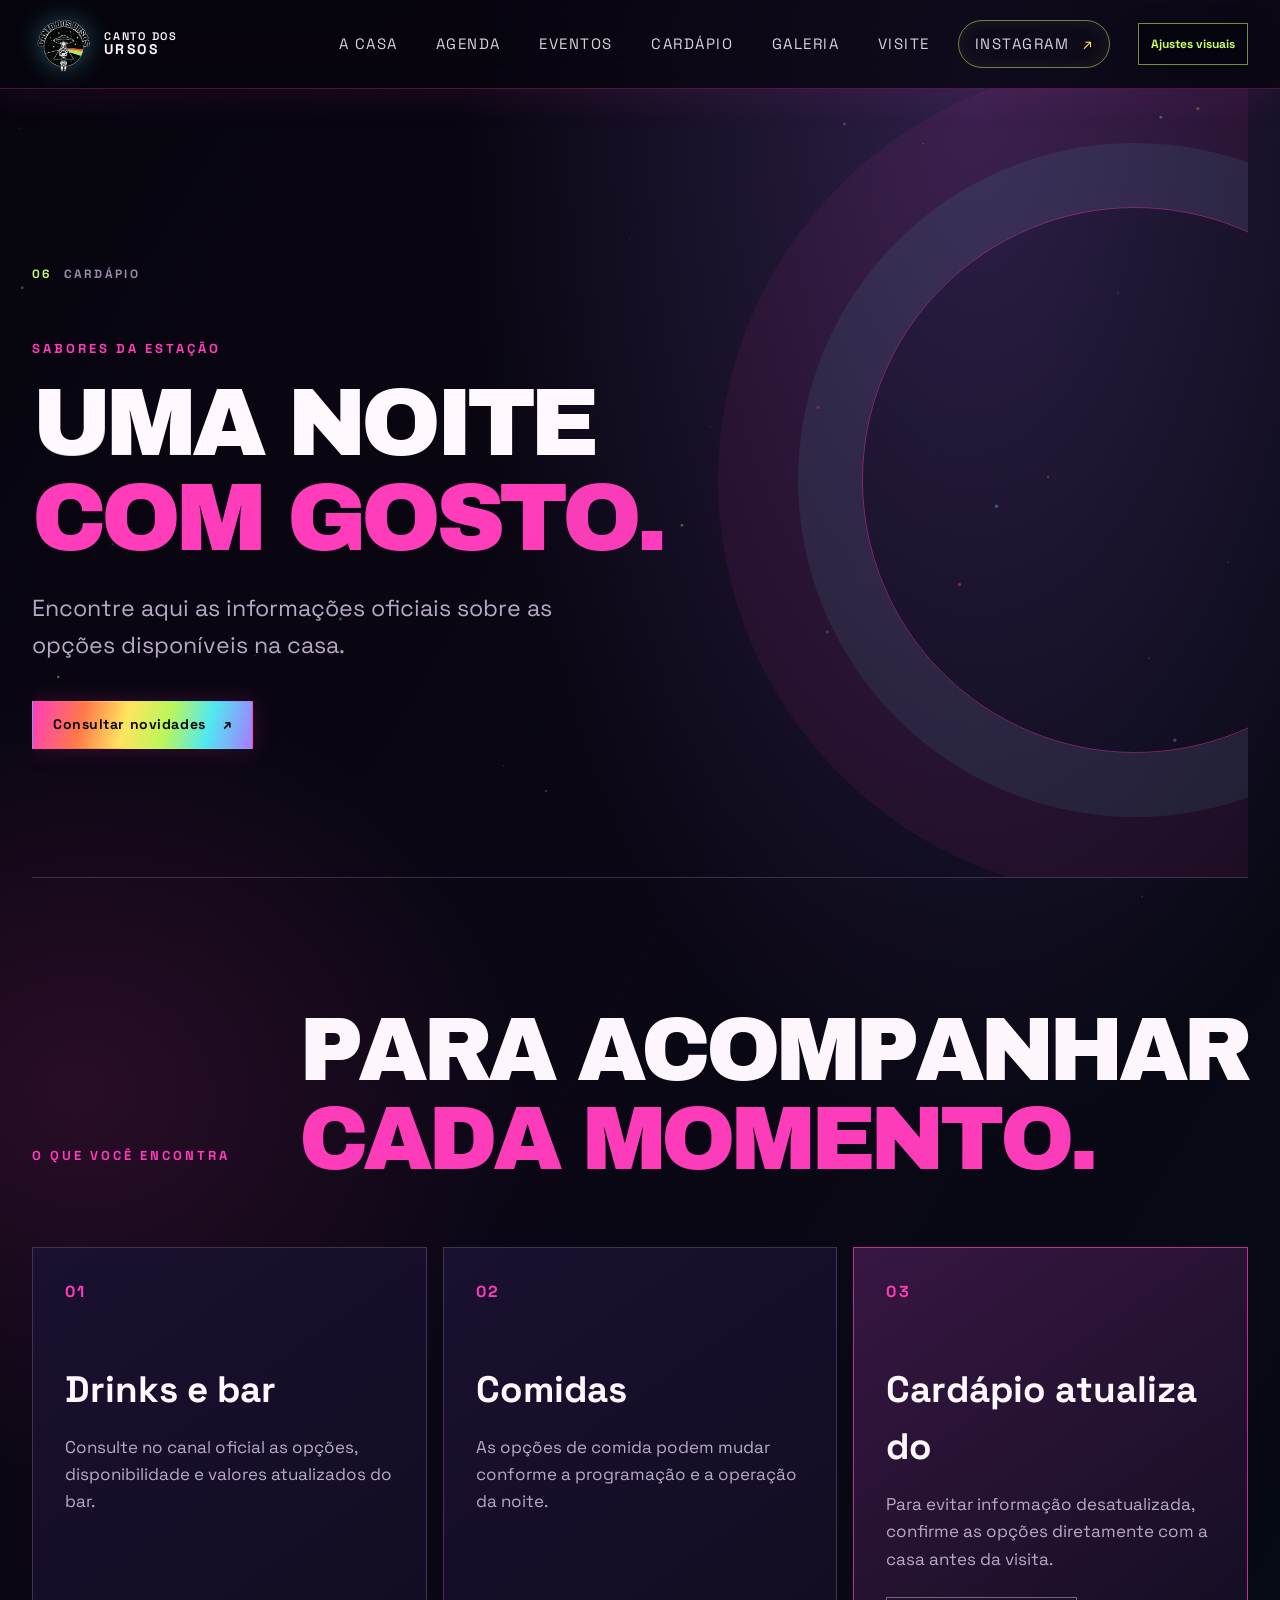
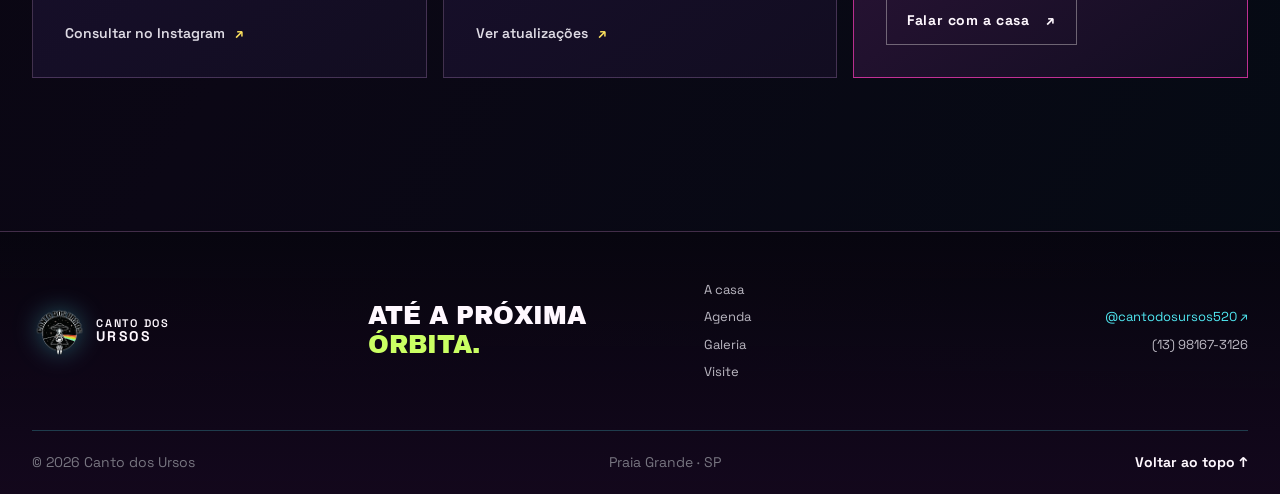
==== commit fbd831ad: "Aplicar responsividade mobile sem alterar desktop" ====
--- a/cardapio/index.html
+++ b/cardapio/index.html
@@ -8,7 +8,7 @@
         if (saved.lowVision === 'enabled') root.dataset.lowVision = 'enabled';
         if (saved.colorVision && saved.colorVision !== 'normal') root.dataset.colorVision = saved.colorVision;
       } catch {}
-    </script><link rel="stylesheet" href="/_astro/cardapio.DvaFHopu.css"></head> <body> <canvas id="cosmic-field" class="cosmic-field" aria-hidden="true"></canvas> <a class="skip-link" href="#conteudo">Pular para o conteúdo</a> <script type="module">const s="canto-visual-settings",i={textScale:"normal",contrast:"normal",motion:"full",links:"normal",lowVision:"normal",colorVision:"normal"},n=document.documentElement,o=document.querySelector("#visual-settings"),r=document.querySelectorAll("[data-setting]");function d(){try{return{...i,...JSON.parse(localStorage.getItem(s)||"{}")}}catch{return{...i}}}function c(e){localStorage.setItem(s,JSON.stringify(e))}function l(e){n.dataset.textScale=e.textScale==="large"?"large":"normal",n.dataset.contrast=e.contrast==="high"?"high":"normal",n.dataset.motion=e.motion==="reduced"?"reduced":"full",n.dataset.links=e.links==="highlighted"?"highlighted":"normal",n.dataset.lowVision=e.lowVision==="enabled"?"enabled":"normal",n.dataset.colorVision=e.colorVision,r.forEach(t=>{const a=t.dataset.setting;a&&(t instanceof HTMLInputElement?t.checked=a==="textScale"?e.textScale==="large":a==="contrast"?e.contrast==="high":a==="motion"?e.motion==="reduced":a==="links"?e.links==="highlighted":e.lowVision==="enabled":a==="colorVision"&&(t.value=e.colorVision))})}if(o){let e=d();l(e),r.forEach(t=>{t.addEventListener("change",()=>{const a=t.dataset.setting;a&&(t instanceof HTMLSelectElement?e={...e,colorVision:t.value}:a==="textScale"?e={...e,textScale:t.checked?"large":"normal"}:a==="contrast"?e={...e,contrast:t.checked?"high":"normal"}:a==="motion"?e={...e,motion:t.checked?"reduced":"full"}:a==="links"?e={...e,links:t.checked?"highlighted":"normal"}:a==="lowVision"&&(e={...e,lowVision:t.checked?"enabled":"normal"}),l(e),c(e))})}),o.querySelector("[data-visual-reset]")?.addEventListener("click",()=>{e={...i},l(e),c(e)})}</script> <div class="site-content">  <header class="site-header" data-motion-root> <div class="header-inner"> <a class="brand" href="/" aria-label="Canto dos Ursos — início"> <img src="/images/logo-canto-dos-ursos.png" alt="Logo do Canto dos Ursos" width="62" height="56"> <span class="brand-name">CANTO DOS<br><strong>URSOS</strong></span> </a> <nav class="desktop-nav" aria-label="Navegação principal"> <a href="/#casa">A casa</a> <a href="/#agenda">Agenda</a> <a href="/eventos">Eventos</a> <a href="/cardapio">Cardápio</a> <a href="/#galeria">Galeria</a> <a href="/#visite">Visite</a> </nav> <a class="header-social" href="https://www.instagram.com/cantodosursos520/" target="_blank" rel="noreferrer" aria-label="Instagram oficial @cantodosursos520">
+    </script><link rel="stylesheet" href="/_astro/cardapio.B-gIwpBF.css"></head> <body> <canvas id="cosmic-field" class="cosmic-field" aria-hidden="true"></canvas> <a class="skip-link" href="#conteudo">Pular para o conteúdo</a> <script type="module">const s="canto-visual-settings",i={textScale:"normal",contrast:"normal",motion:"full",links:"normal",lowVision:"normal",colorVision:"normal"},n=document.documentElement,o=document.querySelector("#visual-settings"),r=document.querySelectorAll("[data-setting]");function d(){try{return{...i,...JSON.parse(localStorage.getItem(s)||"{}")}}catch{return{...i}}}function c(e){localStorage.setItem(s,JSON.stringify(e))}function l(e){n.dataset.textScale=e.textScale==="large"?"large":"normal",n.dataset.contrast=e.contrast==="high"?"high":"normal",n.dataset.motion=e.motion==="reduced"?"reduced":"full",n.dataset.links=e.links==="highlighted"?"highlighted":"normal",n.dataset.lowVision=e.lowVision==="enabled"?"enabled":"normal",n.dataset.colorVision=e.colorVision,r.forEach(t=>{const a=t.dataset.setting;a&&(t instanceof HTMLInputElement?t.checked=a==="textScale"?e.textScale==="large":a==="contrast"?e.contrast==="high":a==="motion"?e.motion==="reduced":a==="links"?e.links==="highlighted":e.lowVision==="enabled":a==="colorVision"&&(t.value=e.colorVision))})}if(o){let e=d();l(e),r.forEach(t=>{t.addEventListener("change",()=>{const a=t.dataset.setting;a&&(t instanceof HTMLSelectElement?e={...e,colorVision:t.value}:a==="textScale"?e={...e,textScale:t.checked?"large":"normal"}:a==="contrast"?e={...e,contrast:t.checked?"high":"normal"}:a==="motion"?e={...e,motion:t.checked?"reduced":"full"}:a==="links"?e={...e,links:t.checked?"highlighted":"normal"}:a==="lowVision"&&(e={...e,lowVision:t.checked?"enabled":"normal"}),l(e),c(e))})}),o.querySelector("[data-visual-reset]")?.addEventListener("click",()=>{e={...i},l(e),c(e)})}</script> <div class="site-content">  <header class="site-header" data-motion-root> <div class="header-inner"> <a class="brand" href="/" aria-label="Canto dos Ursos — início"> <img src="/images/logo-canto-dos-ursos.png" alt="Logo do Canto dos Ursos" width="62" height="56"> <span class="brand-name">CANTO DOS<br><strong>URSOS</strong></span> </a> <nav class="desktop-nav" aria-label="Navegação principal"> <a href="/#casa">A casa</a> <a href="/#agenda">Agenda</a> <a href="/eventos">Eventos</a> <a href="/cardapio">Cardápio</a> <a href="/#galeria">Galeria</a> <a href="/#visite">Visite</a> </nav> <a class="header-social" href="https://www.instagram.com/cantodosursos520/" target="_blank" rel="noreferrer" aria-label="Instagram oficial @cantodosursos520">
 Instagram <span aria-hidden="true">↗</span> </a> <details class="visual-settings" id="visual-settings"> <summary aria-label="Abrir ajustes visuais">Ajustes visuais</summary> <div class="visual-settings-panel" role="group" aria-labelledby="visual-settings-title"> <div class="visual-settings-heading"> <p id="visual-settings-title">Preferências visuais</p> <span>Salvas neste navegador</span> </div> <label class="visual-option"><input type="checkbox" data-setting="textScale"> <span>Aumentar texto</span></label> <label class="visual-option"><input type="checkbox" data-setting="contrast"> <span>Alto contraste</span></label> <label class="visual-option"><input type="checkbox" data-setting="motion"> <span>Reduzir animações</span></label> <label class="visual-option"><input type="checkbox" data-setting="links"> <span>Destacar links e botões</span></label> <label class="visual-option"><input type="checkbox" data-setting="lowVision"> <span>Modo baixa visão</span></label> <label class="visual-select-label" for="color-vision">Perfil de daltonismo</label> <select id="color-vision" data-setting="colorVision"> <option value="normal">Visão padrão</option> <option value="protanopia">Protanopia</option> <option value="deuteranopia">Deuteranopia</option> <option value="tritanopia">Tritanopia</option> <option value="achromatopsia">Acromatopsia</option> </select> <button class="visual-reset" type="button" data-visual-reset>Restaurar padrões</button> </div> </details> <details class="mobile-nav" id="mobile-nav"> <summary aria-label="Abrir ou fechar menu de navegação"><span></span><span></span></summary> <nav class="mobile-menu" aria-label="Navegação móvel"> <a href="/#casa">A casa</a> <a href="/#agenda">Agenda</a> <a href="/eventos">Eventos</a> <a href="/cardapio">Cardápio</a> <a href="/#galeria">Galeria</a> <a href="/#visite">Visite</a> <a href="https://www.instagram.com/cantodosursos520/" target="_blank" rel="noreferrer">Instagram oficial ↗</a> </nav> </details> </div> </header> <script>
   const mobileNav = document.querySelector('#mobile-nav');
   mobileNav?.addEventListener('click', (event) => {
--- a/_astro/cardapio.B-gIwpBF.css
+++ b/_astro/cardapio.B-gIwpBF.css
@@ -0,0 +1 @@
+:root{color-scheme:dark;--ink: #08090e;--panel: #10121b;--panel-soft: #151722;--paper: #f4f0ec;--muted: #aaa9b3;--line: rgba(244, 240, 236, .17);--pink: #fa3da7;--orange: #ff713d;--yellow: #fbd54d;--green: #76e36f;--blue: #52d7df;--violet: #8f77ff;--display: "Archivo Black", Impact, sans-serif;--body: "Space Grotesk", "Helvetica Neue", sans-serif;--rainbow: linear-gradient(105deg, var(--pink) 0%, var(--orange) 23%, var(--yellow) 42%, var(--green) 61%, var(--blue) 79%, var(--violet) 100%);--photo-radius: clamp(14px, 1.8vw, 24px);font-family:var(--body);font-synthesis:none;text-rendering:optimizeLegibility;-webkit-font-smoothing:antialiased;-moz-osx-font-smoothing:grayscale;background:var(--ink);color:var(--paper);scroll-behavior:smooth}*{box-sizing:border-box}html{min-width:320px;background:var(--ink)}body{min-width:320px;margin:0;overflow-x:hidden;background:radial-gradient(ellipse at 76% 11%,rgba(71,54,114,.17),transparent 32rem),radial-gradient(ellipse at 7% 61%,rgba(27,70,79,.12),transparent 30rem),var(--ink);color:var(--paper);font-size:16px;line-height:1.55}body:before{position:fixed;z-index:-1;inset:0;pointer-events:none;content:"";opacity:.29;background-image:radial-gradient(1px 1px at 12% 18%,rgba(255,255,255,.64) 0,transparent 2px),radial-gradient(1px 1px at 66% 33%,rgba(255,255,255,.55) 0,transparent 2px),radial-gradient(1px 1px at 88% 72%,rgba(255,255,255,.48) 0,transparent 2px),radial-gradient(1px 1px at 34% 87%,rgba(255,255,255,.44) 0,transparent 2px);background-size:420px 360px,510px 460px,580px 520px,470px 420px}img{display:block;max-width:100%}.cosmic-field{position:fixed;z-index:0;inset:0;display:block;width:100%;height:100%;pointer-events:none}.site-content{position:relative;z-index:1;min-height:100svh}a{color:inherit;text-decoration:none}button,summary{font:inherit}button{color:inherit}::selection{color:var(--ink);background:var(--yellow)}:focus-visible{outline:2px solid var(--yellow);outline-offset:5px}.skip-link{position:fixed;z-index:100;top:12px;left:12px;padding:11px 15px;transform:translateY(-160%);background:var(--paper);color:var(--ink);font-weight:700}.skip-link:focus{transform:translateY(0)}.section-shell{width:min(100% - 64px,1280px);margin-inline:auto}.site-header{position:sticky;z-index:30;top:0;border-bottom:1px solid rgba(255,255,255,.1);background:#08090ed6;backdrop-filter:blur(18px);-webkit-backdrop-filter:blur(18px)}.header-inner{display:flex;width:min(100% - 64px,1280px);min-height:78px;align-items:center;justify-content:space-between;gap:28px;margin-inline:auto}.brand,.footer-brand{display:inline-flex;align-items:center;gap:10px;flex:0 0 auto}.brand img,.footer-brand img{width:48px;height:46px;object-fit:contain}.brand-name,.footer-brand span{font-size:10px;font-weight:600;line-height:1.05;letter-spacing:.11em}.brand-name strong,.footer-brand strong{font-size:13px;letter-spacing:.17em}.desktop-nav{display:flex;align-items:center;gap:clamp(20px,3vw,42px);margin-left:auto}.desktop-nav a,.header-social{color:#d5d2da;font-size:13px;transition:color .2s ease}.desktop-nav a:hover,.footer-nav a:hover,.header-social:hover{color:var(--pink)}.header-social{padding:11px 16px;border:1px solid var(--line);border-radius:999px}.header-social span{margin-left:8px;color:var(--yellow)}.mobile-nav{display:none;position:relative}.mobile-nav summary{display:flex;width:44px;height:44px;align-items:center;justify-content:center;flex-direction:column;gap:6px;border:1px solid var(--line);border-radius:50%;cursor:pointer;list-style:none}.mobile-nav summary::-webkit-details-marker{display:none}.mobile-nav summary span{width:16px;height:1px;background:var(--paper);transition:transform .2s ease}.mobile-nav[open] summary span:first-child{transform:translateY(3.5px) rotate(45deg)}.mobile-nav[open] summary span:last-child{transform:translateY(-3.5px) rotate(-45deg)}.mobile-menu{position:absolute;top:56px;right:0;display:grid;width:min(82vw,320px);gap:0;padding:12px;border:1px solid var(--line);background:#11121a;box-shadow:0 18px 55px #0000007a}.mobile-menu a{padding:13px 10px;border-bottom:1px solid rgba(255,255,255,.08);font-size:14px}.mobile-menu a:last-child{border:0;color:var(--yellow)}.hero{position:relative;display:grid;min-height:min(790px,calc(100svh - 78px));grid-template-columns:minmax(0,1fr) minmax(0,.94fr);align-items:center;gap:clamp(28px,5vw,78px);padding-top:clamp(54px,8vw,108px);padding-bottom:108px}.hero-copy{position:relative;z-index:2;padding-block:18px}.eyebrow{display:flex;align-items:center;gap:10px;margin:0 0 18px;color:#b7b4c1;font-size:11px;font-weight:700;letter-spacing:.17em;line-height:1.4;text-transform:uppercase}.eyebrow--pink{color:var(--pink)}.eyebrow-dot{width:7px;height:7px;border-radius:50%;background:var(--green);box-shadow:0 0 14px #76e36fc2}.hero-logo{width:clamp(110px,14vw,170px);height:auto;margin:0 0 14px;object-fit:contain}h1,h2,p{margin-top:0}.hero h1,.intro h2,.agenda h2,.gallery-heading h2,.visit h2{margin:0;font-family:var(--display);font-weight:400;letter-spacing:-.06em;line-height:.99;text-transform:uppercase}.hero h1{max-width:760px;font-size:clamp(54px,7.5vw,106px)}.hero h1 em,.agenda h2 em,.gallery-heading h2 em,.visit h2 em{color:var(--pink);font-style:normal}@keyframes gravity-title-color-pass{0%{background-position:112% 0}24%{background-position:-112% 0}to{background-position:-112% 0}}@supports (background-clip: text) or (-webkit-background-clip: text){.hero h1.gravity-title--shimmer{background-image:linear-gradient(110deg,var(--paper) 0%,var(--paper) 44%,var(--blue) 47%,#fff 50%,var(--pink) 53%,var(--paper) 57%,var(--paper) 100%);background-position:112% 0;background-size:240% 100%;background-clip:text;-webkit-background-clip:text;-webkit-text-fill-color:transparent;animation:gravity-title-color-pass 8.8s cubic-bezier(.2,.75,.25,1) infinite}.hero h1.gravity-title--shimmer em{background-image:linear-gradient(110deg,var(--pink) 0%,var(--pink) 44%,var(--blue) 47%,#fff 50%,var(--yellow) 53%,var(--pink) 57%,var(--pink) 100%);background-position:112% 0;background-size:240% 100%;background-clip:text;-webkit-background-clip:text;-webkit-text-fill-color:transparent;animation:gravity-title-color-pass 8.8s cubic-bezier(.2,.75,.25,1) infinite}}.gravity-word{display:inline-block;white-space:nowrap}.gravity-char{display:inline-block;transform-origin:50% 58%}.gravity-title--forming .gravity-char{will-change:transform,opacity,filter}.hero-description{max-width:410px;margin:22px 0 28px;color:#c5c2cd;font-size:clamp(15px,1.45vw,18px)}.hero-actions{display:flex;flex-wrap:wrap;align-items:center;gap:25px}.button{display:inline-flex;min-height:48px;align-items:center;justify-content:center;gap:17px;padding:0 20px;border:1px solid transparent;font-size:12px;font-weight:700;letter-spacing:.04em;transition:transform .22s ease,background .22s ease,border-color .22s ease}.button:hover{transform:translateY(-3px)}.button--rainbow{position:relative;isolation:isolate;background:var(--rainbow);color:#0b0b0e}.button--rainbow:before{position:absolute;z-index:-1;inset:1px;content:"";background:var(--paper);opacity:0;transition:opacity .22s ease}.button--rainbow:hover:before{opacity:1}.button--outline{border-color:#f4f0ec61;color:var(--paper)}.button--outline:hover{border-color:var(--pink);background:#fa3da71a}.text-link{display:inline-flex;align-items:center;gap:10px;color:#dedbe4;font-size:12px;font-weight:600}.text-link span{color:var(--yellow);transition:transform .2s ease}.text-link:hover span{transform:translate(3px,-2px)}.hero-orbit{position:absolute;z-index:-1;border:1px solid rgba(143,119,255,.15);border-radius:50%;pointer-events:none}.hero-orbit--one{top:-16%;left:-8%;width:clamp(230px,30vw,410px);aspect-ratio:1}.hero-orbit--two{top:-9%;left:-2%;width:clamp(160px,22vw,300px);aspect-ratio:1;border-color:#fa3da726}.hero-image-wrap{position:relative;width:100%;min-height:430px;margin:0;align-self:stretch;overflow:hidden;border-radius:var(--photo-radius);background:#1a1924}.hero-image-wrap:after{position:absolute;inset:0;content:"";background:linear-gradient(180deg,#04050a0a 45%,#04050ac2),linear-gradient(130deg,rgba(12,12,18,.12),transparent 40%);pointer-events:none}.hero-image{position:absolute;inset:0;width:100%;height:100%;object-fit:cover;object-position:center}.image-corner{position:absolute;z-index:1;top:18px;right:18px;padding:6px 9px;border:1px solid rgba(255,255,255,.42);color:#fff;font-size:9px;letter-spacing:.12em}.hero-caption{position:absolute;z-index:1;right:20px;bottom:21px;left:22px;display:flex;align-items:center;gap:9px;color:#ffffffd4;font-size:10px;letter-spacing:.08em;text-transform:uppercase}.caption-mark{width:7px;height:7px;flex:0 0 auto;border-radius:50%;background:var(--yellow)}.scroll-cue{position:absolute;bottom:32px;left:0;display:flex;align-items:center;gap:11px;color:var(--muted);font-size:10px;letter-spacing:.16em;text-transform:uppercase}.scroll-cue span{color:var(--pink);font-size:18px}.section-index{display:flex;align-items:center;gap:12px;color:#777680;font-size:10px;font-weight:700;letter-spacing:.19em}.section-index span{color:var(--pink)}.intro{position:relative;display:grid;min-height:470px;grid-template-columns:1fr 1fr;align-content:center;column-gap:8%;padding-block:clamp(75px,10vw,140px);border-top:1px solid var(--line);overflow:hidden}.intro .section-index{grid-column:1 / -1;margin-bottom:58px}.intro-copy,.intro-aside{position:relative;z-index:1}.intro h2,.agenda h2,.gallery-heading h2,.visit h2{font-size:clamp(43px,6.3vw,84px)}.intro h2 .title-accent{color:var(--blue)}.intro-aside{max-width:410px;align-self:end;padding-bottom:5px}.intro-aside p{margin-bottom:24px;color:#c4c1ca;font-size:clamp(15px,1.5vw,18px)}.intro-rainbow{position:absolute;right:-3%;bottom:35px;display:flex;width:38%;height:5px;gap:3px;transform:rotate(-8deg);opacity:.8}.intro-rainbow span{flex:1;background:var(--pink)}.intro-rainbow span:nth-child(2){background:var(--orange)}.intro-rainbow span:nth-child(3){background:var(--yellow)}.intro-rainbow span:nth-child(4){background:var(--green)}.intro-rainbow span:nth-child(5){background:var(--blue)}.intro-rainbow span:nth-child(6){background:var(--violet)}.agenda{padding-block:clamp(70px,9vw,120px);border-top:1px solid var(--line)}.agenda .section-index{margin-bottom:60px}.agenda-layout{position:relative;display:grid;min-height:370px;grid-template-columns:1.08fr .92fr;align-items:center;gap:40px;overflow:hidden}.agenda-title-block{position:relative;z-index:1}.agenda h2 em{color:var(--yellow)}.agenda-note{position:relative;z-index:1;max-width:420px;padding:34px;border:1px solid rgba(255,255,255,.15);background:#10121bd6}.agenda-note p{max-width:320px;margin:8px 0 25px;color:#c4c1ca;font-size:15px}.agenda-note small{display:block;margin-top:17px;color:#84828d;font-size:10px}.agenda-star{color:var(--pink);font-size:31px}.agenda-orbit{position:absolute;top:-40%;right:-4%;width:clamp(280px,42vw,570px);aspect-ratio:1;border:1px solid rgba(250,61,167,.17);border-radius:50%}.agenda-orbit:before,.agenda-orbit:after,.agenda-orbit span{position:absolute;top:50%;left:50%;border:1px solid rgba(82,215,223,.13);border-radius:50%;content:"";transform:translate(-50%,-50%)}.agenda-orbit:before{width:77%;height:77%}.agenda-orbit:after{width:51%;height:51%;border-color:#fbd54d2e}.agenda-orbit span{width:12px;height:12px;border:0;background:var(--pink);box-shadow:0 0 22px #fa3da7bf}.agenda-orbit span:nth-child(1){top:22%;left:69%}.agenda-orbit span:nth-child(2){top:68%;left:21%;width:7px;height:7px;background:var(--blue)}.agenda-orbit span:nth-child(3){top:82%;left:75%;width:5px;height:5px;background:var(--yellow)}.gallery-section{padding-block:clamp(70px,9vw,124px);border-top:1px solid var(--line)}.gallery-section .section-index{margin-bottom:60px}.gallery-heading{display:flex;align-items:end;justify-content:space-between;gap:42px;margin-bottom:40px}.gallery-heading h2{max-width:740px}.gallery-intro{max-width:280px;margin:0 0 8px;color:#aaa7b2;font-size:13px}.photo-grid{display:grid;grid-template-columns:repeat(12,minmax(0,1fr));grid-auto-rows:clamp(58px,6.1vw,86px);gap:13px}.photo-card{position:relative;min-width:0;min-height:0;grid-column:span 3;grid-row:span 3;margin:0}.photo-card--1{grid-column:span 6;grid-row:span 5}.photo-card--2,.photo-card--4,.photo-card--7{grid-row:span 4}.photo-card--5{grid-column:span 6;grid-row:span 4}.photo-trigger{position:relative;display:block;width:100%;height:calc(100% - 26px);padding:0;overflow:hidden;border:0;border-radius:var(--photo-radius);background:var(--panel-soft);cursor:zoom-in}.photo-trigger:after{position:absolute;inset:0;content:"";background:linear-gradient(180deg,transparent 45%,rgba(0,0,0,.32));opacity:.4;transition:opacity .25s ease}.photo-trigger img{width:100%;height:100%;object-fit:cover;transition:transform .65s cubic-bezier(.2,.75,.25,1),filter .35s ease}.photo-trigger:hover img,.photo-trigger:focus-visible img{transform:scale(1.045);filter:saturate(1.08)}.photo-trigger:hover:after{opacity:.9}.photo-zoom{position:absolute;z-index:1;right:12px;bottom:12px;display:inline-flex;align-items:center;gap:8px;padding:6px 9px;background:#08090eb8;color:#fff;font-size:10px;opacity:0;transform:translateY(4px);transition:opacity .2s ease,transform .2s ease}.photo-trigger:hover .photo-zoom,.photo-trigger:focus-visible .photo-zoom{opacity:1;transform:translateY(0)}.photo-zoom span{color:var(--yellow)}.photo-card figcaption{display:flex;align-items:center;gap:7px;height:26px;overflow:hidden;color:#aaa7b2;font-size:9px;letter-spacing:.09em;text-overflow:ellipsis;text-transform:uppercase;white-space:nowrap}.photo-caption-dot{width:5px;height:5px;flex:0 0 auto;border-radius:50%;background:var(--pink)}.gallery-source{margin-top:26px}.photo-dialog{width:min(94vw,1160px);max-width:none;max-height:94svh;padding:16px;overflow:visible;border:1px solid rgba(255,255,255,.21);background:#0a0b11;color:var(--paper);opacity:0;transform:translateY(14px) scale(.99);transition:opacity .24s ease,transform .24s ease,display .24s allow-discrete,overlay .24s allow-discrete}.photo-dialog[open]{opacity:1;transform:translateY(0) scale(1)}@starting-style{.photo-dialog[open]{opacity:0;transform:translateY(14px) scale(.99)}}.photo-dialog::backdrop{background:#03040800;backdrop-filter:blur(0);transition:background .24s ease,backdrop-filter .24s ease}.photo-dialog[open]::backdrop{background:#030408eb;backdrop-filter:blur(10px)}.dialog-content{display:grid;grid-template-rows:auto minmax(0,1fr) auto;gap:12px}.dialog-topline,.dialog-caption{display:flex;align-items:center;justify-content:space-between;margin:0;color:#bdb9c5;font-size:10px;letter-spacing:.12em;text-transform:uppercase}.dialog-close{display:inline-flex;align-items:center;gap:13px;padding:8px 10px;border:1px solid var(--line);background:transparent;cursor:pointer;font-size:11px}.dialog-close span{color:var(--pink);font-size:18px;line-height:1}.dialog-image-wrap{position:relative;display:flex;min-height:min(70vh,650px);align-items:center;justify-content:center;overflow:hidden;border-radius:var(--photo-radius);background:#05060a}.dialog-image-wrap img{max-width:100%;max-height:min(70vh,650px);object-fit:contain}.dialog-arrow{position:absolute;z-index:1;top:50%;width:44px;height:44px;border:1px solid rgba(255,255,255,.42);border-radius:50%;background:#08090eb8;color:#fff;cursor:pointer;transform:translateY(-50%);transition:background .2s ease,border-color .2s ease}.dialog-arrow:hover{border-color:var(--yellow);background:#20212b}.dialog-arrow--prev{left:12px}.dialog-arrow--next{right:12px}.dialog-caption{justify-content:flex-start;min-height:22px}.visit{padding-block:clamp(70px,9vw,125px);border-top:1px solid var(--line)}.visit .section-index{margin-bottom:58px}.visit-layout{display:grid;grid-template-columns:1fr 1fr;align-items:center;gap:10%}.visit-copy h2{margin-bottom:27px}.visit-address{margin:0 0 24px;color:#c6c3cd;font-size:18px;line-height:1.55}.contact-panel{position:relative;padding:clamp(25px,4vw,48px);overflow:hidden;border:1px solid rgba(255,255,255,.16);background:linear-gradient(140deg,#161722f2,#0d0e15e0)}.contact-label{margin-bottom:18px;color:var(--pink);font-size:10px;font-weight:700;letter-spacing:.19em}.contact-line{position:relative;z-index:1;display:grid;grid-template-columns:1fr 1.5fr auto;align-items:center;gap:12px;padding:18px 0;border-top:1px solid var(--line)}.contact-line>span:first-child{color:#96939e;font-size:12px}.contact-line strong{font-size:clamp(14px,1.8vw,19px);font-weight:500}.contact-line>span:last-child{color:var(--yellow)}.contact-note{position:relative;z-index:1;max-width:280px;margin:20px 0 0;color:#9d9aa6;font-size:12px}.contact-prism{position:absolute;right:-42px;bottom:-42px;display:flex;width:180px;height:180px;align-items:center;justify-content:center;gap:2px;transform:rotate(-32deg);opacity:.22}.contact-prism i{width:12px;height:100%;background:var(--pink)}.contact-prism i:nth-child(2){background:var(--orange)}.contact-prism i:nth-child(3){background:var(--yellow)}.contact-prism i:nth-child(4){background:var(--green)}.contact-prism i:nth-child(5){background:var(--blue)}.contact-prism i:nth-child(6){background:var(--violet)}.site-footer{border-top:1px solid var(--line);background:#06070bd6}.footer-main{display:grid;grid-template-columns:1.2fr 1.2fr 1fr 1fr;align-items:center;gap:24px;padding-block:48px}.footer-brand img{width:54px;height:50px}.footer-signoff{margin:0;font-family:var(--display);font-size:clamp(18px,2vw,25px);line-height:1.15;text-transform:uppercase}.footer-signoff em{color:var(--pink);font-style:normal}.footer-nav,.footer-contact{display:grid;gap:7px;color:#bcb9c3;font-size:11px}.footer-contact{justify-self:end;text-align:right}.footer-contact a:first-child{color:var(--yellow)}.footer-bottom{display:flex;min-height:52px;align-items:center;justify-content:space-between;gap:14px;border-top:1px solid var(--line);color:#777580;font-size:10px}.footer-bottom a{color:#bcb9c3}@media(min-width:1500px){.hero{min-height:790px}}@media(max-width:900px){.section-shell,.header-inner{width:min(100% - 44px,760px)}.hero{min-height:auto;grid-template-columns:1fr 1fr;gap:30px;padding-top:70px;padding-bottom:90px}.hero-image-wrap{min-height:400px}.hero h1{font-size:clamp(42px,6.6vw,58px)}.hero-logo{width:122px}.gallery-heading{align-items:start}.gallery-intro{max-width:230px}.photo-grid{grid-auto-rows:clamp(58px,8vw,78px);gap:10px}.photo-card{grid-column:span 4}.photo-card--1,.photo-card--5{grid-column:span 8}.photo-card--2,.photo-card--3,.photo-card--4,.photo-card--6,.photo-card--7,.photo-card--8,.photo-card--9,.photo-card--10{grid-column:span 4}.visit-layout{gap:6%}.footer-main{grid-template-columns:1fr 1fr}.footer-contact{justify-self:start;text-align:left}}@media(max-width:640px){body{font-size:15px}.section-shell,.header-inner{width:min(100% - 36px,520px)}.header-inner{min-height:68px;gap:12px}.brand img{width:42px;height:40px}.brand-name{font-size:9px}.brand-name strong{font-size:11px}.desktop-nav,.header-social{display:none}.mobile-nav{display:block;margin-left:auto}.hero{display:flex;flex-direction:column;align-items:stretch;gap:26px;padding-top:46px;padding-bottom:74px}.hero-copy{padding-block:0}.hero-logo{width:103px;margin-bottom:7px}.hero h1{font-size:clamp(52px,15vw,76px)}.hero-description{max-width:340px;margin-block:18px 22px;font-size:15px}.hero-image-wrap{min-height:340px;aspect-ratio:1 / 1.04}.hero-caption{right:12px;bottom:15px;left:14px;font-size:9px}.scroll-cue{bottom:22px}.hero-orbit--one{top:-10%;left:-30%}.hero-orbit--two{top:-5%;left:-18%}.intro{display:block;min-height:0;padding-block:65px 100px}.intro .section-index{margin-bottom:38px}.intro h2,.agenda h2,.gallery-heading h2,.visit h2{font-size:clamp(42px,12vw,64px)}.intro-aside{margin-top:28px}.intro-aside p{font-size:15px}.intro-rainbow{right:-9%;bottom:34px;width:70%}.agenda,.gallery-section,.visit{padding-block:64px}.agenda .section-index,.gallery-section .section-index,.visit .section-index{margin-bottom:38px}.agenda-layout{min-height:0;grid-template-columns:1fr;gap:22px;padding-block:10px}.agenda-note{padding:24px}.agenda-orbit{top:4%;right:-27%;width:82vw}.gallery-heading{display:block;margin-bottom:28px}.gallery-intro{margin-top:20px}.photo-grid{grid-template-columns:repeat(6,minmax(0,1fr));grid-auto-rows:clamp(56px,16vw,80px);gap:8px}.photo-card,.photo-card--2,.photo-card--3,.photo-card--4,.photo-card--6,.photo-card--7,.photo-card--8,.photo-card--9,.photo-card--10{grid-column:span 3;grid-row:span 3}.photo-card--1,.photo-card--5{grid-column:span 6;grid-row:span 4}.photo-card--4,.photo-card--7,.photo-card--10{grid-row:span 4}.photo-card figcaption{font-size:8px;letter-spacing:.04em}.photo-zoom{right:6px;bottom:6px;font-size:9px}.photo-dialog{width:100vw;max-width:none;max-height:100svh;padding:10px;border-inline:0}.dialog-image-wrap{min-height:58svh}.dialog-image-wrap img{max-height:58svh}.dialog-arrow{width:38px;height:38px}.dialog-arrow--prev{left:5px}.dialog-arrow--next{right:5px}.visit-layout{grid-template-columns:1fr;gap:34px}.visit-address{font-size:17px}.contact-panel{padding:24px 20px}.contact-line{grid-template-columns:.72fr 1.7fr auto;gap:8px}.contact-line>span:first-child{font-size:10px}.contact-line strong{font-size:15px}.footer-main{grid-template-columns:1fr 1fr;gap:27px 18px;padding-block:35px}.footer-signoff{font-size:19px}.footer-nav,.footer-contact{font-size:10px}.footer-bottom{flex-wrap:wrap;justify-content:flex-start;padding-block:15px}.footer-bottom a{margin-left:auto}}@media(max-width:370px){.section-shell,.header-inner{width:min(100% - 28px,520px)}.hero h1{font-size:49px}.hero-image-wrap{min-height:290px}.button{gap:10px;padding-inline:15px}.contact-line{grid-template-columns:.62fr 1.75fr auto}.contact-line strong{font-size:14px}}@media(prefers-reduced-motion:reduce){:root{scroll-behavior:auto}*,*:before,*:after{scroll-behavior:auto!important;animation-duration:.01ms!important;animation-iteration-count:1!important;transition-duration:.01ms!important}}:root{--ink: #07050e;--panel: #120d21;--panel-soft: #1a1030;--paper: #fff8ff;--muted: #b9a9c8;--line: rgba(255, 194, 255, .2);--pink: #ff3dbb;--orange: #ff784b;--yellow: #ffe45e;--green: #b8f75b;--blue: #50e8f2;--violet: #a779ff;--alien: #caff63;--portal: radial-gradient(circle at 50% 46%, rgba(255, 61, 187, .24), transparent 18%, rgba(80, 232, 242, .12) 37%, transparent 64%)}body{background:radial-gradient(ellipse at 76% 4%,rgba(167,121,255,.22),transparent 32rem),radial-gradient(ellipse at 6% 52%,rgba(255,61,187,.13),transparent 28rem),linear-gradient(120deg,#07050e,#0b0715 48%,#050b14)}body:after{position:fixed;z-index:-1;inset:0;pointer-events:none;content:"";opacity:.18;background-image:linear-gradient(rgba(255,255,255,.06) 1px,transparent 1px),linear-gradient(90deg,rgba(255,255,255,.06) 1px,transparent 1px);background-size:72px 72px;mask-image:linear-gradient(to bottom,black,transparent 80%)}.site-header{border-bottom-color:#ff3dbb47;background:#07050ebd;box-shadow:0 10px 36px #ff3dbb14}.brand img,.footer-brand img{filter:drop-shadow(0 0 13px rgba(80,232,242,.35))}.brand-name,.footer-brand span{letter-spacing:.16em}.desktop-nav a,.header-social{text-transform:uppercase;letter-spacing:.1em}.header-social{border-color:#caff6380;box-shadow:inset 0 0 18px #caff6314}.header-social:hover{color:var(--alien);border-color:var(--alien)}.hero{isolation:isolate;min-height:min(830px,calc(100svh - 78px))}.hero:before{position:absolute;z-index:-2;top:-8%;left:-13%;width:min(72vw,820px);aspect-ratio:1;border:1px solid rgba(80,232,242,.3);border-radius:50%;content:"";background:var(--portal);box-shadow:0 0 0 18px #ff3dbb09,0 0 100px #a779ff21;animation:alien-portal-pulse 9s ease-in-out infinite alternate}.hero:after{position:absolute;z-index:-1;top:8%;left:38%;width:10px;height:10px;border-radius:50%;content:"";background:var(--alien);box-shadow:0 0 0 7px #caff630f,0 0 30px var(--alien);animation:alien-orbit-dot 10s linear infinite}@keyframes alien-portal-pulse{0%{transform:scale(.96) rotate(-3deg);opacity:.72}to{transform:scale(1.04) rotate(3deg);opacity:1}}@keyframes alien-orbit-dot{to{transform:translate(290px,190px)}}.hero-logo{filter:drop-shadow(0 0 24px rgba(255,61,187,.28))}.hero h1{max-width:790px;text-wrap:balance;text-shadow:0 0 34px rgba(167,121,255,.18)}.hero h1 em{color:var(--alien);text-shadow:0 0 18px rgba(202,255,99,.25)}.hero-description{color:#e3d9ee}.eyebrow{letter-spacing:.23em}.eyebrow-dot{background:var(--alien);box-shadow:0 0 16px var(--alien)}.hero-orbit{border-color:#caff633d;border-style:dashed;animation:orbit-drift 18s linear infinite}.hero-orbit--two{border-color:#ff3dbb4d;animation-direction:reverse;animation-duration:13s}@keyframes orbit-drift{to{transform:rotate(360deg)}}.hero-image-wrap{border:1px solid rgba(80,232,242,.42);border-radius:38% 14% 30% 12%/15% 31% 12% 30%;box-shadow:0 0 0 8px #ff3dbb0b,0 24px 80px #00000061}.hero-image-wrap:before{position:absolute;z-index:1;inset:12px;border:1px solid rgba(255,228,94,.32);border-radius:32% 11% 28% 10%/12% 29% 10% 28%;content:"";pointer-events:none}.hero-image{filter:saturate(1.16) contrast(1.04)}.image-corner{border-color:var(--alien);color:var(--alien)}.scroll-cue{color:#d8cbe5}.scroll-cue span{color:var(--alien)}.section-index{color:#9b88ad}.section-index span{color:var(--alien)}.intro,.agenda,.gallery-section,.visit{border-top-color:#ff3dbb3d}.intro h2 .title-accent{color:var(--blue);text-shadow:0 0 18px rgba(80,232,242,.23)}.intro-rainbow{height:9px;border-radius:99px;filter:blur(.1px) drop-shadow(0 0 12px rgba(255,61,187,.35))}.agenda-layout{min-height:420px}.agenda-note{border-color:#caff636b;background:linear-gradient(135deg,#1e0e32e6,#0b1a20d9);box-shadow:12px 12px #ff3dbb1f;transform:rotate(-1.2deg)}.agenda-note:before{position:absolute;top:13px;right:15px;width:8px;height:8px;border-radius:50%;content:"";background:var(--alien);box-shadow:0 0 14px var(--alien)}.agenda-star{color:var(--alien);text-shadow:0 0 16px var(--alien)}.agenda-orbit{border-color:#50e8f24d;animation:orbit-drift 24s linear infinite}.agenda-orbit:after{border-color:#caff6352}.gallery-heading h2 em{color:var(--blue)}.photo-card:nth-child(3n) .photo-trigger{border-radius:14% 34% 12% 30%/30% 12% 30% 14%}.photo-card:nth-child(3n+1) .photo-trigger{border:1px solid rgba(255,61,187,.34)}.photo-card:nth-child(3n+2) .photo-trigger{border:1px solid rgba(80,232,242,.34)}.photo-card:nth-child(3n) .photo-trigger{border:1px solid rgba(202,255,99,.3)}.photo-trigger:before{position:absolute;z-index:1;top:13px;left:14px;width:8px;height:8px;border:1px solid var(--alien);border-radius:50% 50% 50% 0;content:"";transform:rotate(-32deg);opacity:.8}.photo-card figcaption{color:#c7b8d6}.photo-caption-dot{background:var(--alien);box-shadow:0 0 8px var(--alien)}.visit h2 em{color:var(--alien)}.contact-panel{border-color:#a779ff85;background:linear-gradient(145deg,#190d2bf5,#08141ce6);box-shadow:inset 0 0 36px #50e8f20f}.contact-label,.footer-contact a:first-child{color:var(--blue)}.contact-prism{opacity:.34;animation:prism-float 8s ease-in-out infinite alternate}@keyframes prism-float{to{transform:rotate(-22deg) translate(-8px,-12px) scale(1.08)}}.site-footer{background:linear-gradient(180deg,#07050ed6,#14081df5)}.footer-signoff em{color:var(--alien)}.footer-bottom{border-top-color:#50e8f23d}.photo-dialog{border-color:#caff636b;background:#0a0615}.button--rainbow{box-shadow:0 0 24px #ff3dbb2e}.button--outline:hover{border-color:var(--alien);background:#caff6317}@media(max-width:640px){.hero:before{top:-7%;left:-54%;width:140vw}.hero:after{left:65%}.hero-image-wrap{border-radius:27% 9% 22% 8%/9% 22% 8%}.agenda-note{transform:rotate(-.5deg)}}@media(prefers-reduced-motion:reduce){.hero:before,.hero:after,.hero-orbit,.agenda-orbit,.contact-prism{animation:none}}body{font-size:17px}.desktop-nav a,.header-social{font-size:15px}.brand-name,.footer-brand span{font-size:11px}.brand-name strong,.footer-brand strong{font-size:14px}.eyebrow{font-size:13px}.section-index{font-size:12px}.hero-description,.intro-aside p,.agenda-note p{font-size:clamp(16px,1.55vw,19px)}.text-link,.button{font-size:14px}.hero-caption,.scroll-cue{font-size:12px}.gallery-intro{font-size:15px}.photo-card figcaption{font-size:11px;letter-spacing:.07em}.photo-zoom,.contact-label{font-size:12px}.contact-line>span:first-child{font-size:14px}.contact-note{font-size:14px}.footer-nav,.footer-contact{font-size:13px}.footer-bottom,.agenda-note small{font-size:12px}@media(max-width:640px){body{font-size:16px}.eyebrow{font-size:12px}.section-index{font-size:11px}.hero-caption{font-size:10px}.gallery-intro{font-size:16px}.photo-card figcaption{font-size:10px;letter-spacing:.035em}.footer-nav,.footer-contact{font-size:12px}.footer-bottom{font-size:11px}}.footer-bottom,.footer-bottom a,.footer-bottom span,.gallery-source,.scroll-cue,.hero-caption,.photo-card figcaption,.photo-zoom,.agenda-note small,.contact-note{font-size:14px}.footer-bottom{min-height:64px}.footer-bottom a{font-weight:700;color:var(--paper)}.footer-bottom a:hover{color:var(--alien)}@media(max-width:640px){.footer-bottom,.footer-bottom a,.footer-bottom span,.gallery-source,.scroll-cue,.hero-caption,.photo-card figcaption,.photo-zoom,.agenda-note small,.contact-note{font-size:13px}.footer-bottom{min-height:72px}.footer-bottom a{margin-left:0}}.brand img{width:62px;height:56px}.header-inner{min-height:88px}@media(max-width:640px){.header-inner{min-height:76px}.brand img{width:54px;height:50px}}.location-tool{display:grid;gap:12px;max-width:410px;margin-top:18px}.button--location{width:fit-content;border-color:#caff637a;background:#caff6314;color:var(--alien)}.button--location:hover,.button--location:focus-visible{border-color:var(--alien);background:#caff6329}.button--location:disabled{cursor:wait;opacity:.7;transform:none}.location-status{margin:0;color:#bdb2ca;font-size:14px;line-height:1.5}.location-route{display:none;width:fit-content;color:var(--alien);font-size:14px;font-weight:700}.location-route:not([hidden]){display:inline-flex;align-items:center;gap:8px}.location-route:hover{color:var(--paper)}@media(max-width:640px){.location-tool{max-width:100%}.button--location{width:100%}.location-status,.location-route{font-size:14px}}.visual-settings{position:fixed;z-index:60;top:104px;right:20px;width:min(300px,calc(100vw - 32px));color:var(--paper)}.visual-settings summary{display:inline-flex;min-height:44px;align-items:center;padding:0 15px;border:1px solid rgba(202,255,99,.55);background:#07050ef0;color:var(--alien);cursor:pointer;font-size:14px;font-weight:700;box-shadow:0 8px 28px #0000003d}.visual-settings summary::marker{color:var(--alien)}.visual-settings[open] summary{border-bottom-color:transparent}.visual-settings-panel{display:grid;gap:11px;padding:17px;border:1px solid rgba(202,255,99,.55);border-top:0;background:#07050ef7;box-shadow:0 18px 40px #00000059}.visual-settings-heading{display:grid;gap:2px;padding-bottom:8px;border-bottom:1px solid var(--line)}.visual-settings-heading p{margin:0;font-size:16px;font-weight:700}.visual-settings-heading span{color:var(--muted);font-size:12px}.visual-option{display:flex;min-height:32px;align-items:center;gap:10px;cursor:pointer;font-size:14px}.visual-option input{width:18px;height:18px;accent-color:var(--alien)}.visual-select-label{margin-top:4px;color:var(--muted);font-size:13px}.visual-settings select{min-height:40px;border:1px solid var(--line);background:var(--panel);color:var(--paper);font:inherit;padding:0 9px}.visual-reset{min-height:38px;margin-top:4px;border:1px solid var(--line);background:transparent;color:var(--paper);cursor:pointer;font-size:13px;font-weight:700}.visual-reset:hover,.visual-reset:focus-visible{border-color:var(--alien);color:var(--alien)}html[data-text-scale=large] body{font-size:18px}html[data-text-scale=large] p,html[data-text-scale=large] a,html[data-text-scale=large] button,html[data-text-scale=large] label,html[data-text-scale=large] select,html[data-text-scale=large] figcaption{font-size:1.08em}html[data-contrast=high]{--ink: #000;--panel: #050505;--panel-soft: #0d0d0d;--paper: #fff;--muted: #fff;--line: rgba(255,255,255,.72);--pink: #ff8bdc;--orange: #ffad66;--yellow: #ffff00;--green: #c6ff00;--blue: #75f7ff;--violet: #b6a0ff}html[data-contrast=high] body{background:#000}html[data-contrast=high] body:before,html[data-contrast=high] body:after{opacity:.06}html[data-contrast=high] .site-header,html[data-contrast=high] .visual-settings-panel,html[data-contrast=high] .visual-settings summary{background:#000;backdrop-filter:none}html[data-contrast=high] .button,html[data-contrast=high] .contact-panel,html[data-contrast=high] .agenda-note{border-width:2px}html[data-links=highlighted] a{text-decoration:underline;text-decoration-thickness:2px;text-underline-offset:4px}html[data-links=highlighted] .button,html[data-links=highlighted] .brand,html[data-links=highlighted] .photo-trigger{text-decoration:none;outline:1px solid var(--alien);outline-offset:3px}html[data-color-vision=protanopia]{--pink: #d38cff;--orange: #ffb000;--yellow: #fff36a;--green: #6de6ff;--blue: #2f8cff;--violet: #9b6cff}html[data-color-vision=deuteranopia]{--pink: #ff6ec7;--orange: #ff9f43;--yellow: #ffe66d;--green: #4dd4ff;--blue: #3b82f6;--violet: #b28dff}html[data-color-vision=tritanopia]{--pink: #e85dff;--orange: #ff8a3d;--yellow: #ffc857;--green: #00b3a4;--blue: #1464d2;--violet: #a55eea}html[data-motion=reduced] *,html[data-motion=reduced] *:before,html[data-motion=reduced] *:after{animation-duration:.01ms!important;animation-iteration-count:1!important;transition-duration:.01ms!important;scroll-behavior:auto!important}html[data-motion=reduced] .cosmic-field{display:none}@media(max-width:640px){.visual-settings{top:88px;right:12px}.visual-settings summary{font-size:13px}.visual-settings-panel{padding:15px}}html[data-color-vision=protanopia]{--ink: #070b16;--panel: #0e1728;--panel-soft: #142238;--paper: #f7fbff;--muted: #c7d5e8;--line: rgba(247,251,255,.34);--pink: #d38cff;--orange: #ffb000;--yellow: #fff36a;--green: #6de6ff;--blue: #2f8cff;--violet: #9b6cff;--portal: radial-gradient(circle at 50% 46%, rgba(211,140,255,.3), transparent 18%, rgba(47,140,255,.18) 37%, transparent 64%)}html[data-color-vision=deuteranopia]{--ink: #080a17;--panel: #12152b;--panel-soft: #191d38;--paper: #fbfaff;--muted: #cecbe3;--line: rgba(251,250,255,.34);--pink: #ff6ec7;--orange: #ff9f43;--yellow: #ffe66d;--green: #4dd4ff;--blue: #3b82f6;--violet: #b28dff;--portal: radial-gradient(circle at 50% 46%, rgba(255,110,199,.3), transparent 18%, rgba(59,130,246,.18) 37%, transparent 64%)}html[data-color-vision=tritanopia]{--ink: #0b0712;--panel: #1c1023;--panel-soft: #281530;--paper: #fffaff;--muted: #e2cbe0;--line: rgba(255,250,255,.36);--pink: #e85dff;--orange: #ff8a3d;--yellow: #ffc857;--green: #00b3a4;--blue: #1464d2;--violet: #a55eea;--portal: radial-gradient(circle at 50% 46%, rgba(232,93,255,.3), transparent 18%, rgba(20,100,210,.18) 37%, transparent 64%)}html[data-color-vision=protanopia] body,html[data-color-vision=deuteranopia] body,html[data-color-vision=tritanopia] body{background:var(--ink)}html[data-color-vision=protanopia] body:before,html[data-color-vision=deuteranopia] body:before,html[data-color-vision=tritanopia] body:before{opacity:.42;background-image:radial-gradient(1px 1px at 12% 18%,color-mix(in srgb,var(--paper) 80%,transparent) 0,transparent 2px),radial-gradient(1px 1px at 66% 33%,color-mix(in srgb,var(--blue) 80%,transparent) 0,transparent 2px),radial-gradient(1px 1px at 88% 72%,color-mix(in srgb,var(--pink) 80%,transparent) 0,transparent 2px),radial-gradient(1px 1px at 34% 87%,color-mix(in srgb,var(--yellow) 80%,transparent) 0,transparent 2px)}html[data-color-vision=protanopia] body:after,html[data-color-vision=deuteranopia] body:after,html[data-color-vision=tritanopia] body:after{opacity:.24;background-image:linear-gradient(color-mix(in srgb,var(--blue) 25%,transparent) 1px,transparent 1px),linear-gradient(90deg,color-mix(in srgb,var(--pink) 25%,transparent) 1px,transparent 1px)}html[data-color-vision=protanopia] .site-header,html[data-color-vision=deuteranopia] .site-header,html[data-color-vision=tritanopia] .site-header{border-bottom-color:color-mix(in srgb,var(--blue) 65%,transparent);background:color-mix(in srgb,var(--ink) 88%,transparent)}html[data-color-vision=protanopia] .hero:before,html[data-color-vision=deuteranopia] .hero:before,html[data-color-vision=tritanopia] .hero:before{border-color:color-mix(in srgb,var(--blue) 72%,transparent)}html[data-color-vision=protanopia] .hero-orbit,html[data-color-vision=deuteranopia] .hero-orbit,html[data-color-vision=tritanopia] .hero-orbit,html[data-color-vision=protanopia] .agenda-orbit,html[data-color-vision=deuteranopia] .agenda-orbit,html[data-color-vision=tritanopia] .agenda-orbit{border-color:color-mix(in srgb,var(--blue) 60%,transparent)}html[data-color-vision=protanopia] .hero-image-wrap,html[data-color-vision=deuteranopia] .hero-image-wrap,html[data-color-vision=tritanopia] .hero-image-wrap{border-color:color-mix(in srgb,var(--blue) 75%,transparent);box-shadow:0 0 0 8px color-mix(in srgb,var(--pink) 14%,transparent),0 24px 80px #00000061}html[data-color-vision=protanopia] .agenda-note,html[data-color-vision=deuteranopia] .agenda-note,html[data-color-vision=tritanopia] .agenda-note,html[data-color-vision=protanopia] .contact-panel,html[data-color-vision=deuteranopia] .contact-panel,html[data-color-vision=tritanopia] .contact-panel{border-color:color-mix(in srgb,var(--blue) 68%,transparent);background:linear-gradient(145deg,var(--panel-soft),var(--panel))}html[data-color-vision=protanopia] .intro,html[data-color-vision=deuteranopia] .intro,html[data-color-vision=tritanopia] .intro,html[data-color-vision=protanopia] .agenda,html[data-color-vision=deuteranopia] .agenda,html[data-color-vision=tritanopia] .agenda,html[data-color-vision=protanopia] .gallery-section,html[data-color-vision=deuteranopia] .gallery-section,html[data-color-vision=tritanopia] .gallery-section,html[data-color-vision=protanopia] .visit,html[data-color-vision=deuteranopia] .visit,html[data-color-vision=tritanopia] .visit{border-top-color:var(--line)}html[data-color-vision=protanopia] .photo-trigger,html[data-color-vision=deuteranopia] .photo-trigger,html[data-color-vision=tritanopia] .photo-trigger{border-color:color-mix(in srgb,var(--blue) 72%,transparent)}html[data-color-vision=protanopia] .intro-rainbow span,html[data-color-vision=deuteranopia] .intro-rainbow span,html[data-color-vision=tritanopia] .intro-rainbow span{background:var(--blue)}html[data-color-vision=protanopia] .intro-rainbow span:nth-child(2),html[data-color-vision=deuteranopia] .intro-rainbow span:nth-child(2),html[data-color-vision=tritanopia] .intro-rainbow span:nth-child(2){background:var(--violet)}html[data-color-vision=protanopia] .intro-rainbow span:nth-child(3),html[data-color-vision=deuteranopia] .intro-rainbow span:nth-child(3),html[data-color-vision=tritanopia] .intro-rainbow span:nth-child(3){background:var(--yellow)}html[data-color-vision=protanopia] .intro-rainbow span:nth-child(4),html[data-color-vision=deuteranopia] .intro-rainbow span:nth-child(4),html[data-color-vision=tritanopia] .intro-rainbow span:nth-child(4){background:var(--green)}html[data-color-vision=protanopia] .intro-rainbow span:nth-child(5),html[data-color-vision=deuteranopia] .intro-rainbow span:nth-child(5),html[data-color-vision=tritanopia] .intro-rainbow span:nth-child(5){background:var(--orange)}html[data-color-vision=protanopia] .intro-rainbow span:nth-child(6),html[data-color-vision=deuteranopia] .intro-rainbow span:nth-child(6),html[data-color-vision=tritanopia] .intro-rainbow span:nth-child(6){background:var(--pink)}.header-inner{position:relative}.visual-settings{position:relative;top:auto;right:auto;width:auto;flex:0 0 auto}.visual-settings summary{min-height:42px;padding:0 12px;white-space:nowrap;font-size:12px}.visual-settings-panel{position:absolute;z-index:50;top:calc(100% + 12px);right:0;width:min(300px,calc(100vw - 32px))}@media(max-width:900px){.visual-settings summary{padding-inline:10px;font-size:11px}}@media(max-width:640px){.visual-settings{margin-left:auto}.visual-settings summary{min-height:40px;max-width:112px;overflow:hidden;text-overflow:ellipsis}.visual-settings-panel{position:fixed;top:88px;right:12px}}html[data-low-vision=enabled] body{font-size:20px;line-height:1.7}html[data-low-vision=enabled] p,html[data-low-vision=enabled] a,html[data-low-vision=enabled] button,html[data-low-vision=enabled] label,html[data-low-vision=enabled] select,html[data-low-vision=enabled] figcaption,html[data-low-vision=enabled] .contact-line>span:first-child{font-size:1.12em}html[data-low-vision=enabled] .site-content{letter-spacing:.015em}html[data-low-vision=enabled] :focus-visible{outline-width:4px;outline-offset:7px}html[data-low-vision=enabled] .button,html[data-low-vision=enabled] .visual-settings summary{min-height:54px;border-width:2px}html[data-low-vision=enabled] .photo-trigger{outline:2px solid var(--blue);outline-offset:4px}html[data-low-vision=enabled] .visual-settings-panel{border-width:2px}html[data-color-vision=achromatopsia]{--ink: #050505;--panel: #101010;--panel-soft: #1c1c1c;--paper: #fff;--muted: #ededed;--line: rgba(255,255,255,.68);--pink: #fff;--orange: #d8d8d8;--yellow: #fff;--green: #bcbcbc;--blue: #fff;--violet: #8c8c8c;--rainbow: linear-gradient(105deg, #fff 0%, #d8d8d8 25%, #fff 48%, #9b9b9b 72%, #fff 100%);--portal: radial-gradient(circle at 50% 46%, rgba(255,255,255,.28), transparent 18%, rgba(130,130,130,.22) 37%, transparent 64%)}html[data-color-vision=achromatopsia] body,html[data-color-vision=achromatopsia] .site-content,html[data-color-vision=achromatopsia] .cosmic-field{filter:grayscale(1) contrast(1.18)}html[data-color-vision=achromatopsia] body{background:#000}html[data-color-vision=achromatopsia] body:before,html[data-color-vision=achromatopsia] body:after{opacity:.3}html[data-color-vision=achromatopsia] .button--rainbow{background:#fff;color:#000}html[data-color-vision=achromatopsia] .button--location,html[data-color-vision=achromatopsia] .visual-settings summary{border-color:#fff;color:#fff}html[data-color-vision=achromatopsia] .photo-card:nth-child(3n) .photo-trigger,html[data-color-vision=achromatopsia] .photo-card:nth-child(3n+1) .photo-trigger,html[data-color-vision=achromatopsia] .photo-card:nth-child(3n+2) .photo-trigger{border-color:#fff}.inner-page{min-height:70vh}.page-hero{min-height:70vh;padding-top:clamp(7rem,14vw,11rem);padding-bottom:clamp(5rem,10vw,8rem);position:relative;overflow:hidden}.page-hero:after{content:"";position:absolute;width:34rem;height:34rem;right:-10rem;top:15%;border:1px solid color-mix(in srgb,var(--pink) 45%,transparent);border-radius:50%;box-shadow:0 0 0 4rem color-mix(in srgb,var(--blue) 8%,transparent),0 0 0 9rem color-mix(in srgb,var(--pink) 7%,transparent);pointer-events:none}.page-hero>*{position:relative;z-index:1}.page-hero .section-index{margin-bottom:3.5rem}.page-hero h1{max-width:760px;margin:0 0 1.5rem;font-size:clamp(4rem,10vw,9.5rem);line-height:.9;letter-spacing:-.055em}.page-hero h1 em,.page-content h2 em{color:var(--pink);font-style:normal}.page-lead{max-width:560px;margin:0 0 2.3rem;color:var(--muted);font-size:clamp(1.1rem,2vw,1.45rem);line-height:1.6}.page-content{padding-top:clamp(5rem,10vw,9rem);padding-bottom:clamp(6rem,12vw,10rem);border-top:1px solid var(--line)}.page-content-heading{display:flex;justify-content:space-between;align-items:end;gap:3rem;margin-bottom:4rem}.page-content h2{margin:0;font-size:clamp(3rem,7vw,6.5rem);line-height:.95;letter-spacing:-.05em}.information-grid{display:grid;grid-template-columns:repeat(3,1fr);gap:1rem}.information-card{min-height:330px;display:flex;flex-direction:column;align-items:flex-start;padding:2rem;border:1px solid var(--line);background:linear-gradient(145deg,var(--panel-soft),var(--panel))}.information-card--accent{border-color:color-mix(in srgb,var(--pink) 70%,transparent);background:linear-gradient(145deg,color-mix(in srgb,var(--pink) 13%,var(--panel-soft)),var(--panel))}.card-number{color:var(--pink);font-size:1rem;font-weight:700;letter-spacing:.14em}.information-card h3{margin:3.5rem 0 1rem;color:var(--paper);font-size:clamp(1.6rem,3vw,2.3rem)}.information-card p{margin:0 0 1.5rem;color:var(--muted);line-height:1.6}.information-card .text-link,.information-card .button{margin-top:auto}@media(max-width:1150px)and (min-width:641px){.desktop-nav{gap:1rem}.desktop-nav a{font-size:.75rem}}@media(max-width:760px){.page-content-heading{display:block}.page-content-heading .eyebrow{margin-bottom:1.5rem}.information-grid{grid-template-columns:1fr}.information-card{min-height:270px}}.page-hero h1,.page-content h2{font-family:var(--display);font-weight:400;letter-spacing:-.06em;line-height:.99;text-transform:uppercase}.page-hero h1{font-size:clamp(54px,7.5vw,106px)}@supports (background-clip: text) or (-webkit-background-clip: text){.page-hero h1.gravity-title--shimmer{background-image:linear-gradient(110deg,var(--paper) 0%,var(--paper) 44%,var(--blue) 47%,#fff 50%,var(--pink) 53%,var(--paper) 57%,var(--paper) 100%);background-position:112% 0;background-size:240% 100%;background-clip:text;-webkit-background-clip:text;-webkit-text-fill-color:transparent;animation:gravity-title-color-pass 8.8s cubic-bezier(.2,.75,.25,1) infinite}.page-hero h1.gravity-title--shimmer em{background-image:linear-gradient(110deg,var(--pink) 0%,var(--pink) 44%,var(--blue) 47%,#fff 50%,var(--yellow) 53%,var(--pink) 57%,var(--pink) 100%);background-position:112% 0;background-size:240% 100%;background-clip:text;-webkit-background-clip:text;-webkit-text-fill-color:transparent;animation:gravity-title-color-pass 8.8s cubic-bezier(.2,.75,.25,1) infinite}}@media(max-width:1080px){.desktop-nav,.header-social{display:none}.mobile-nav{display:block;margin-left:0}.visual-settings{margin-left:auto}.header-inner{gap:12px}}@media(max-width:900px){.section-shell,.header-inner{width:min(100% - 44px,760px)}.page-hero{min-height:auto;padding-top:6rem;padding-bottom:6rem}.page-hero:after{width:25rem;height:25rem;right:-12rem;top:20%}.page-hero h1{font-size:clamp(3.4rem,10vw,5.8rem)}.information-grid{gap:.8rem}.information-card{padding:1.5rem}}@media(max-width:640px){.section-shell,.header-inner{width:min(100% - 36px,520px)}.header-inner{min-height:68px;gap:8px}.brand img{width:42px;height:40px}.brand-name{font-size:9px}.brand-name strong{font-size:11px}.visual-settings summary{max-width:112px}.page-hero{padding-top:4.5rem;padding-bottom:4.5rem}.page-hero .section-index{margin-bottom:2.5rem}.page-hero h1{max-width:100%;font-size:clamp(3.15rem,15vw,4.8rem)}.page-lead{font-size:1rem}.page-content{padding-top:4.5rem;padding-bottom:5rem}.page-content h2{font-size:clamp(2.7rem,12vw,4rem)}.information-grid{grid-template-columns:1fr}.information-card{min-height:250px}}@media(max-width:370px){.section-shell,.header-inner{width:min(100% - 28px,520px)}.visual-settings summary{max-width:96px;padding-inline:8px;font-size:10px}.mobile-nav summary{width:40px;height:40px}}.hero h1{text-wrap:normal}.intro{grid-template-columns:1fr}.intro-copy{max-width:860px}.intro-aside{max-width:640px;margin-top:30px;align-self:start;padding-bottom:0}h1,h2,h3,h4{overflow-wrap:normal;word-break:normal;hyphens:none}.title-line{display:inline-block;max-width:100%;white-space:nowrap}.gravity-word,[data-rainbow-char]{white-space:nowrap}.intro{grid-template-columns:minmax(0,1fr) minmax(250px,360px);column-gap:clamp(28px,7vw,100px);align-items:center}.intro .section-index{grid-column:1 / -1}.intro-copy{grid-column:1;grid-row:2}.intro-flag{grid-column:2;grid-row:2;width:100%;margin:0}.intro-flag-frame{position:relative;aspect-ratio:1.18 / 1;overflow:hidden;border:1px solid rgba(255,255,255,.14);border-radius:18px;background:radial-gradient(circle at 50% 45%,#50e8f21f,#080910db 68%);box-shadow:0 20px 70px #0000003d,0 0 45px #50e8f214}.intro-flag-frame iframe{display:block;width:100%;height:100%;border:0}.intro-flag figcaption{margin-top:10px;color:#9d99aa;font-size:10px;letter-spacing:.04em;line-height:1.45}.intro-flag figcaption a{color:var(--blue)}.intro-aside{grid-column:1 / -1;grid-row:3;max-width:650px;margin-top:28px}@media(max-width:760px){.intro{grid-template-columns:1fr;row-gap:0}.intro-copy,.intro-flag,.intro-aside{grid-column:1;grid-row:auto}.intro-flag{width:min(100%,340px);margin-top:30px}.intro-aside{margin-top:30px}}.intro-flag-frame model-viewer{display:block;width:100%;height:100%;--progress-bar-color: var(--pink);--poster-color: transparent;background:transparent}.intro-flag-hint{position:absolute;right:12px;bottom:10px;left:12px;z-index:1;padding:7px 9px;border:1px solid rgba(255,255,255,.12);border-radius:999px;background:#05060cad;color:#ffffffb8;font-size:10px;letter-spacing:.03em;line-height:1.2;text-align:center;pointer-events:none}@media(max-width:760px){.intro-flag-hint{font-size:9px}}.intro-flag-frame{border:0;border-radius:0;background:transparent;box-shadow:none}.intro-flag-frame iframe{background:transparent}.intro-flag figcaption{border:0;background:transparent}@media(max-width:640px){html,body{max-width:100%;overflow-x:hidden}.section-shell,.header-inner{width:calc(100% - 32px);max-width:none}.header-inner{min-height:68px;gap:10px}.brand{min-width:0}.brand-name{white-space:nowrap}.visual-settings{flex:0 0 auto}.visual-settings summary{max-width:44px;overflow:hidden;white-space:nowrap;font-size:0}.visual-settings summary:before{content:"⚙";font-size:18px}.visual-settings-panel{right:-8px;width:min(88vw,320px)}.mobile-nav{flex:0 0 auto}.hero{display:flex;min-height:auto;flex-direction:column;align-items:stretch;gap:30px;padding-top:42px;padding-bottom:72px}.hero-copy{display:flex;flex-direction:column;align-items:flex-start}.hero-logo{width:min(58vw,220px);height:auto;margin:10px 0 18px}.hero h1{font-size:clamp(42px,13vw,64px);line-height:.94;overflow-wrap:normal}.hero-description{max-width:32ch}.hero-actions{flex-wrap:wrap;gap:18px}.hero-image-wrap{width:100%;min-height:0;margin:0;aspect-ratio:4 / 3}.hero-image{width:100%;height:100%;aspect-ratio:auto;object-fit:cover}.hero-caption{font-size:10px}.scroll-cue{position:static;align-self:center;margin-top:4px}.intro{display:grid;min-height:auto;grid-template-columns:1fr;gap:28px;padding-top:64px;padding-bottom:92px}.intro-copy,.intro-aside,.intro-flag{grid-column:1}.intro-copy{grid-row:2}.intro-flag{grid-row:3;width:100%;margin:0}.intro-aside{grid-row:4;max-width:none;padding:0}.intro-flag-frame{width:100%;height:min(82vw,360px)}.intro-flag-frame iframe{width:100%;height:100%}.intro h2,.agenda h2,.gallery-heading h2,.visit h2{font-size:clamp(40px,11.5vw,62px);line-height:.96}.agenda,.gallery-section,.visit{padding-top:64px;padding-bottom:64px}.agenda-layout,.visit-layout{display:grid;grid-template-columns:1fr;gap:28px;min-height:0}.agenda-title-block,.agenda-note,.visit-copy,.contact-panel{grid-column:1}.agenda-note{padding:22px}.agenda-orbit{pointer-events:none}.gallery-heading{display:block;margin-bottom:28px}.gallery-intro{max-width:34ch;margin-top:20px}.photo-grid{grid-template-columns:repeat(2,minmax(0,1fr));grid-auto-rows:auto;gap:12px}.photo-card,.photo-card--1,.photo-card--2,.photo-card--3,.photo-card--4,.photo-card--5,.photo-card--6,.photo-card--7,.photo-card--8,.photo-card--9,.photo-card--10{grid-column:span 1;grid-row:auto}.photo-card--1,.photo-card--5{grid-column:span 2}.photo-trigger{height:auto;aspect-ratio:4 / 3}.photo-card figcaption{min-height:24px;font-size:9px;line-height:1.2}.visit-address{font-size:16px}.button--location{width:100%;white-space:normal;text-align:left}.contact-line{grid-template-columns:1fr auto;gap:8px}.contact-line strong{grid-column:1 / -1;font-size:18px}.footer-main,.footer-bottom{display:grid;grid-template-columns:1fr;gap:24px}.footer-contact{justify-self:start;text-align:left}.footer-bottom{gap:10px;font-size:12px}.inner-page .page-hero{min-height:auto;padding-top:64px;padding-bottom:72px}.page-hero h1{font-size:clamp(44px,12vw,72px);line-height:.95}.page-lead{max-width:34ch}.page-content{padding-top:64px;padding-bottom:72px}.page-content-heading h2{font-size:clamp(40px,11.5vw,62px);line-height:.96}.information-grid{grid-template-columns:1fr;gap:16px}.information-card{min-width:0;padding:24px}.information-card h3{font-size:26px}}@media(max-width:360px){.section-shell,.header-inner{width:calc(100% - 24px)}.brand-name{font-size:8px}.brand-name strong{font-size:10px}.hero h1,.page-hero h1{font-size:39px}.intro h2,.agenda h2,.gallery-heading h2,.visit h2,.page-content-heading h2{font-size:38px}.hero-actions{align-items:stretch;flex-direction:column}.hero-actions .button,.hero-actions .text-link{width:100%}.photo-grid{grid-template-columns:1fr}.photo-card,.photo-card--1,.photo-card--5{grid-column:span 1}}
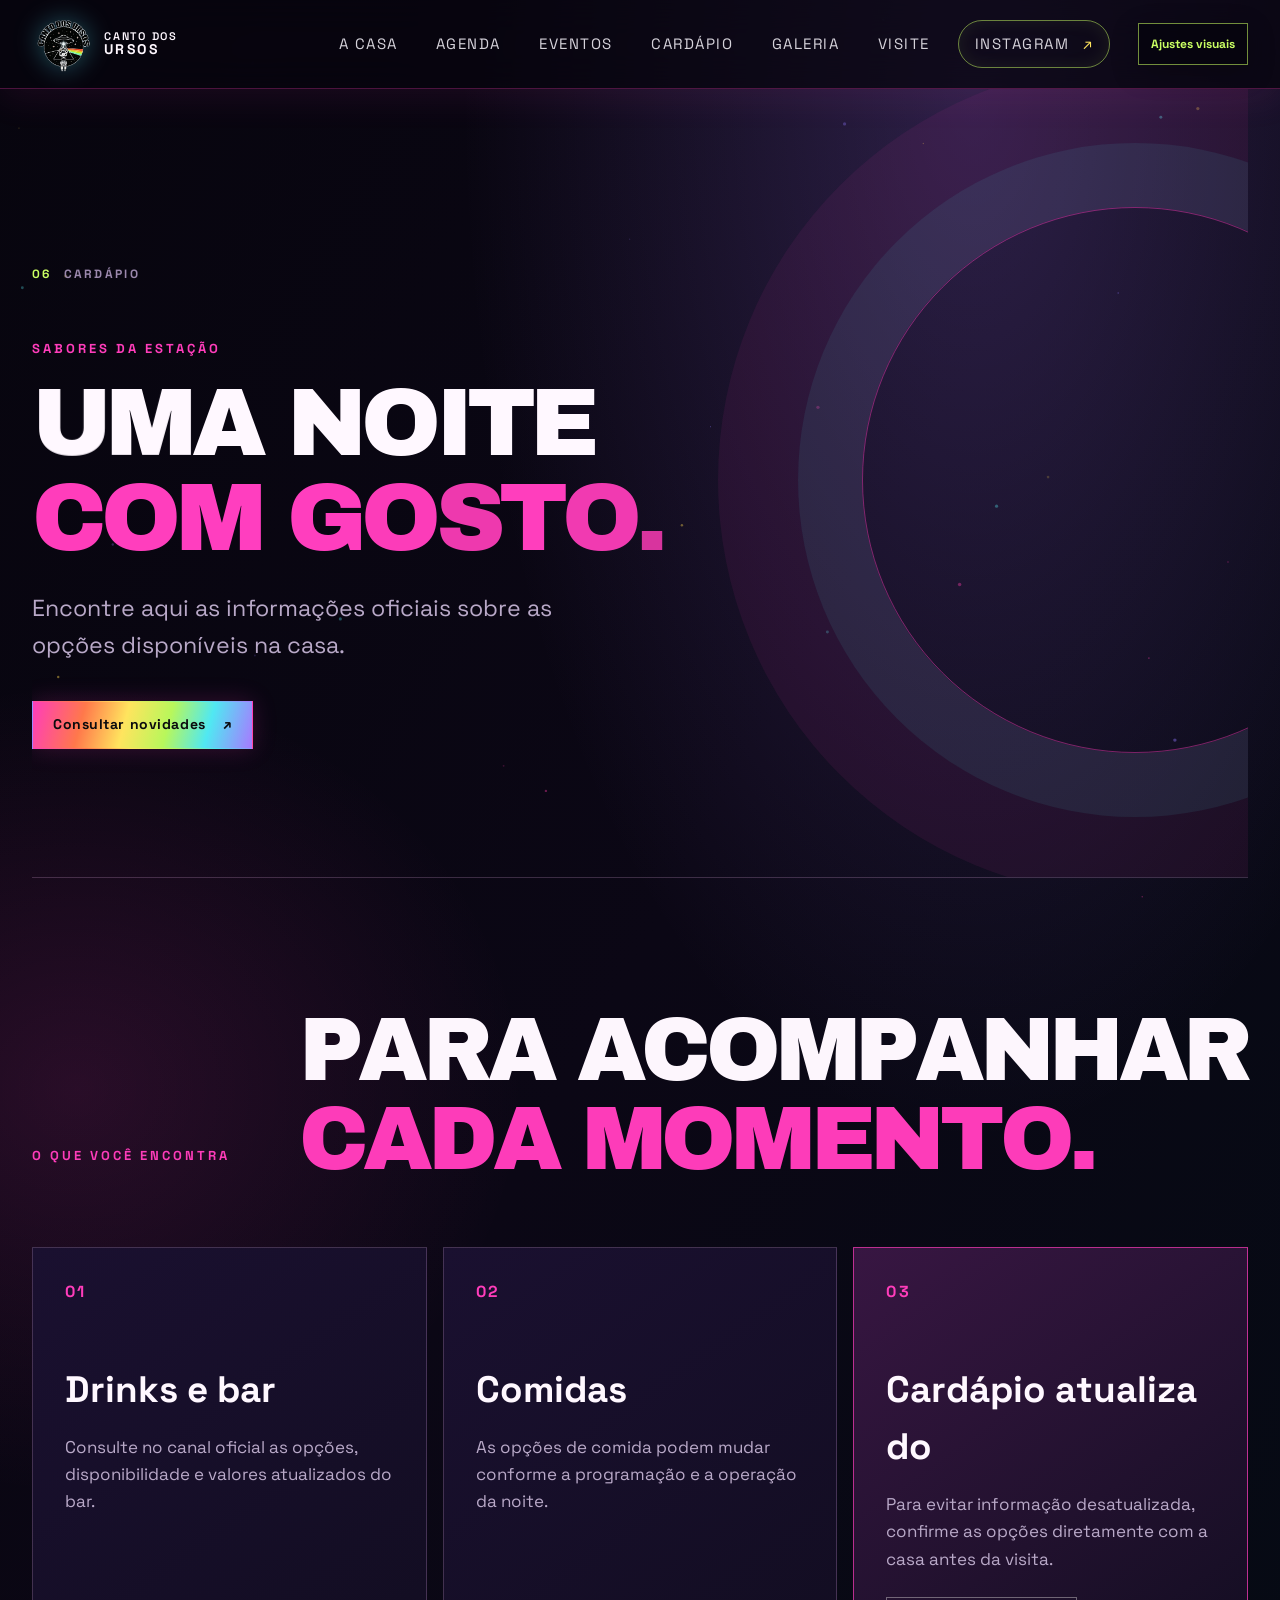
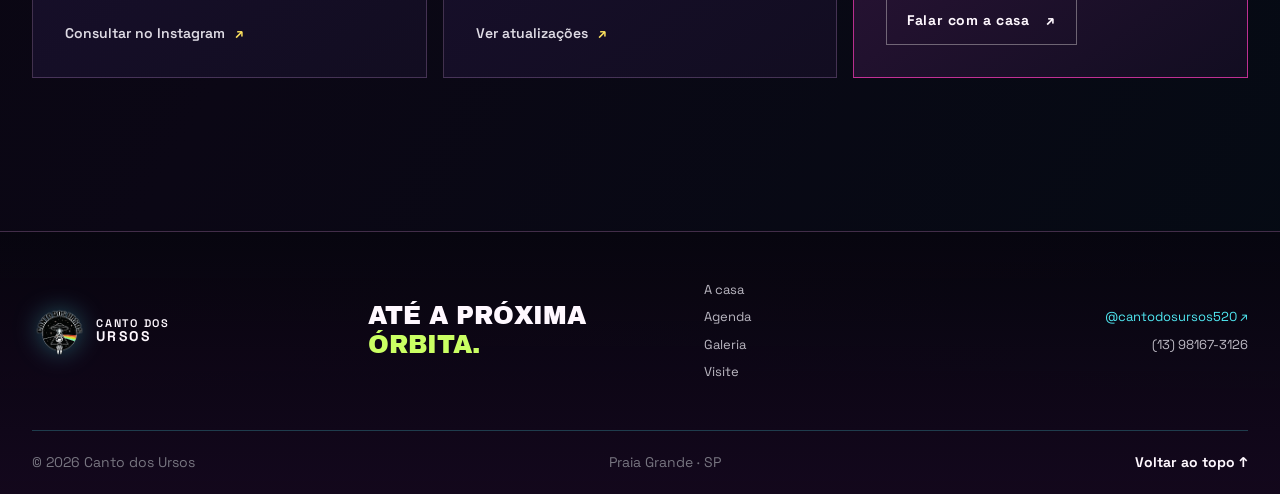
==== commit 8113cb0c: "Corrigir título da galeria no mobile" ====
--- a/cardapio/index.html
+++ b/cardapio/index.html
@@ -8,7 +8,7 @@
         if (saved.lowVision === 'enabled') root.dataset.lowVision = 'enabled';
         if (saved.colorVision && saved.colorVision !== 'normal') root.dataset.colorVision = saved.colorVision;
       } catch {}
-    </script><link rel="stylesheet" href="/_astro/cardapio.B-gIwpBF.css"></head> <body> <canvas id="cosmic-field" class="cosmic-field" aria-hidden="true"></canvas> <a class="skip-link" href="#conteudo">Pular para o conteúdo</a> <script type="module">const s="canto-visual-settings",i={textScale:"normal",contrast:"normal",motion:"full",links:"normal",lowVision:"normal",colorVision:"normal"},n=document.documentElement,o=document.querySelector("#visual-settings"),r=document.querySelectorAll("[data-setting]");function d(){try{return{...i,...JSON.parse(localStorage.getItem(s)||"{}")}}catch{return{...i}}}function c(e){localStorage.setItem(s,JSON.stringify(e))}function l(e){n.dataset.textScale=e.textScale==="large"?"large":"normal",n.dataset.contrast=e.contrast==="high"?"high":"normal",n.dataset.motion=e.motion==="reduced"?"reduced":"full",n.dataset.links=e.links==="highlighted"?"highlighted":"normal",n.dataset.lowVision=e.lowVision==="enabled"?"enabled":"normal",n.dataset.colorVision=e.colorVision,r.forEach(t=>{const a=t.dataset.setting;a&&(t instanceof HTMLInputElement?t.checked=a==="textScale"?e.textScale==="large":a==="contrast"?e.contrast==="high":a==="motion"?e.motion==="reduced":a==="links"?e.links==="highlighted":e.lowVision==="enabled":a==="colorVision"&&(t.value=e.colorVision))})}if(o){let e=d();l(e),r.forEach(t=>{t.addEventListener("change",()=>{const a=t.dataset.setting;a&&(t instanceof HTMLSelectElement?e={...e,colorVision:t.value}:a==="textScale"?e={...e,textScale:t.checked?"large":"normal"}:a==="contrast"?e={...e,contrast:t.checked?"high":"normal"}:a==="motion"?e={...e,motion:t.checked?"reduced":"full"}:a==="links"?e={...e,links:t.checked?"highlighted":"normal"}:a==="lowVision"&&(e={...e,lowVision:t.checked?"enabled":"normal"}),l(e),c(e))})}),o.querySelector("[data-visual-reset]")?.addEventListener("click",()=>{e={...i},l(e),c(e)})}</script> <div class="site-content">  <header class="site-header" data-motion-root> <div class="header-inner"> <a class="brand" href="/" aria-label="Canto dos Ursos — início"> <img src="/images/logo-canto-dos-ursos.png" alt="Logo do Canto dos Ursos" width="62" height="56"> <span class="brand-name">CANTO DOS<br><strong>URSOS</strong></span> </a> <nav class="desktop-nav" aria-label="Navegação principal"> <a href="/#casa">A casa</a> <a href="/#agenda">Agenda</a> <a href="/eventos">Eventos</a> <a href="/cardapio">Cardápio</a> <a href="/#galeria">Galeria</a> <a href="/#visite">Visite</a> </nav> <a class="header-social" href="https://www.instagram.com/cantodosursos520/" target="_blank" rel="noreferrer" aria-label="Instagram oficial @cantodosursos520">
+    </script><link rel="stylesheet" href="/_astro/cardapio.hwTUp7uk.css"></head> <body> <canvas id="cosmic-field" class="cosmic-field" aria-hidden="true"></canvas> <a class="skip-link" href="#conteudo">Pular para o conteúdo</a> <script type="module">const s="canto-visual-settings",i={textScale:"normal",contrast:"normal",motion:"full",links:"normal",lowVision:"normal",colorVision:"normal"},n=document.documentElement,o=document.querySelector("#visual-settings"),r=document.querySelectorAll("[data-setting]");function d(){try{return{...i,...JSON.parse(localStorage.getItem(s)||"{}")}}catch{return{...i}}}function c(e){localStorage.setItem(s,JSON.stringify(e))}function l(e){n.dataset.textScale=e.textScale==="large"?"large":"normal",n.dataset.contrast=e.contrast==="high"?"high":"normal",n.dataset.motion=e.motion==="reduced"?"reduced":"full",n.dataset.links=e.links==="highlighted"?"highlighted":"normal",n.dataset.lowVision=e.lowVision==="enabled"?"enabled":"normal",n.dataset.colorVision=e.colorVision,r.forEach(t=>{const a=t.dataset.setting;a&&(t instanceof HTMLInputElement?t.checked=a==="textScale"?e.textScale==="large":a==="contrast"?e.contrast==="high":a==="motion"?e.motion==="reduced":a==="links"?e.links==="highlighted":e.lowVision==="enabled":a==="colorVision"&&(t.value=e.colorVision))})}if(o){let e=d();l(e),r.forEach(t=>{t.addEventListener("change",()=>{const a=t.dataset.setting;a&&(t instanceof HTMLSelectElement?e={...e,colorVision:t.value}:a==="textScale"?e={...e,textScale:t.checked?"large":"normal"}:a==="contrast"?e={...e,contrast:t.checked?"high":"normal"}:a==="motion"?e={...e,motion:t.checked?"reduced":"full"}:a==="links"?e={...e,links:t.checked?"highlighted":"normal"}:a==="lowVision"&&(e={...e,lowVision:t.checked?"enabled":"normal"}),l(e),c(e))})}),o.querySelector("[data-visual-reset]")?.addEventListener("click",()=>{e={...i},l(e),c(e)})}</script> <div class="site-content">  <header class="site-header" data-motion-root> <div class="header-inner"> <a class="brand" href="/" aria-label="Canto dos Ursos — início"> <img src="/images/logo-canto-dos-ursos.png" alt="Logo do Canto dos Ursos" width="62" height="56"> <span class="brand-name">CANTO DOS<br><strong>URSOS</strong></span> </a> <nav class="desktop-nav" aria-label="Navegação principal"> <a href="/#casa">A casa</a> <a href="/#agenda">Agenda</a> <a href="/eventos">Eventos</a> <a href="/cardapio">Cardápio</a> <a href="/#galeria">Galeria</a> <a href="/#visite">Visite</a> </nav> <a class="header-social" href="https://www.instagram.com/cantodosursos520/" target="_blank" rel="noreferrer" aria-label="Instagram oficial @cantodosursos520">
 Instagram <span aria-hidden="true">↗</span> </a> <details class="visual-settings" id="visual-settings"> <summary aria-label="Abrir ajustes visuais">Ajustes visuais</summary> <div class="visual-settings-panel" role="group" aria-labelledby="visual-settings-title"> <div class="visual-settings-heading"> <p id="visual-settings-title">Preferências visuais</p> <span>Salvas neste navegador</span> </div> <label class="visual-option"><input type="checkbox" data-setting="textScale"> <span>Aumentar texto</span></label> <label class="visual-option"><input type="checkbox" data-setting="contrast"> <span>Alto contraste</span></label> <label class="visual-option"><input type="checkbox" data-setting="motion"> <span>Reduzir animações</span></label> <label class="visual-option"><input type="checkbox" data-setting="links"> <span>Destacar links e botões</span></label> <label class="visual-option"><input type="checkbox" data-setting="lowVision"> <span>Modo baixa visão</span></label> <label class="visual-select-label" for="color-vision">Perfil de daltonismo</label> <select id="color-vision" data-setting="colorVision"> <option value="normal">Visão padrão</option> <option value="protanopia">Protanopia</option> <option value="deuteranopia">Deuteranopia</option> <option value="tritanopia">Tritanopia</option> <option value="achromatopsia">Acromatopsia</option> </select> <button class="visual-reset" type="button" data-visual-reset>Restaurar padrões</button> </div> </details> <details class="mobile-nav" id="mobile-nav"> <summary aria-label="Abrir ou fechar menu de navegação"><span></span><span></span></summary> <nav class="mobile-menu" aria-label="Navegação móvel"> <a href="/#casa">A casa</a> <a href="/#agenda">Agenda</a> <a href="/eventos">Eventos</a> <a href="/cardapio">Cardápio</a> <a href="/#galeria">Galeria</a> <a href="/#visite">Visite</a> <a href="https://www.instagram.com/cantodosursos520/" target="_blank" rel="noreferrer">Instagram oficial ↗</a> </nav> </details> </div> </header> <script>
   const mobileNav = document.querySelector('#mobile-nav');
   mobileNav?.addEventListener('click', (event) => {
--- a/_astro/cardapio.hwTUp7uk.css
+++ b/_astro/cardapio.hwTUp7uk.css
@@ -0,0 +1 @@
+:root{color-scheme:dark;--ink: #08090e;--panel: #10121b;--panel-soft: #151722;--paper: #f4f0ec;--muted: #aaa9b3;--line: rgba(244, 240, 236, .17);--pink: #fa3da7;--orange: #ff713d;--yellow: #fbd54d;--green: #76e36f;--blue: #52d7df;--violet: #8f77ff;--display: "Archivo Black", Impact, sans-serif;--body: "Space Grotesk", "Helvetica Neue", sans-serif;--rainbow: linear-gradient(105deg, var(--pink) 0%, var(--orange) 23%, var(--yellow) 42%, var(--green) 61%, var(--blue) 79%, var(--violet) 100%);--photo-radius: clamp(14px, 1.8vw, 24px);font-family:var(--body);font-synthesis:none;text-rendering:optimizeLegibility;-webkit-font-smoothing:antialiased;-moz-osx-font-smoothing:grayscale;background:var(--ink);color:var(--paper);scroll-behavior:smooth}*{box-sizing:border-box}html{min-width:320px;background:var(--ink)}body{min-width:320px;margin:0;overflow-x:hidden;background:radial-gradient(ellipse at 76% 11%,rgba(71,54,114,.17),transparent 32rem),radial-gradient(ellipse at 7% 61%,rgba(27,70,79,.12),transparent 30rem),var(--ink);color:var(--paper);font-size:16px;line-height:1.55}body:before{position:fixed;z-index:-1;inset:0;pointer-events:none;content:"";opacity:.29;background-image:radial-gradient(1px 1px at 12% 18%,rgba(255,255,255,.64) 0,transparent 2px),radial-gradient(1px 1px at 66% 33%,rgba(255,255,255,.55) 0,transparent 2px),radial-gradient(1px 1px at 88% 72%,rgba(255,255,255,.48) 0,transparent 2px),radial-gradient(1px 1px at 34% 87%,rgba(255,255,255,.44) 0,transparent 2px);background-size:420px 360px,510px 460px,580px 520px,470px 420px}img{display:block;max-width:100%}.cosmic-field{position:fixed;z-index:0;inset:0;display:block;width:100%;height:100%;pointer-events:none}.site-content{position:relative;z-index:1;min-height:100svh}a{color:inherit;text-decoration:none}button,summary{font:inherit}button{color:inherit}::selection{color:var(--ink);background:var(--yellow)}:focus-visible{outline:2px solid var(--yellow);outline-offset:5px}.skip-link{position:fixed;z-index:100;top:12px;left:12px;padding:11px 15px;transform:translateY(-160%);background:var(--paper);color:var(--ink);font-weight:700}.skip-link:focus{transform:translateY(0)}.section-shell{width:min(100% - 64px,1280px);margin-inline:auto}.site-header{position:sticky;z-index:30;top:0;border-bottom:1px solid rgba(255,255,255,.1);background:#08090ed6;backdrop-filter:blur(18px);-webkit-backdrop-filter:blur(18px)}.header-inner{display:flex;width:min(100% - 64px,1280px);min-height:78px;align-items:center;justify-content:space-between;gap:28px;margin-inline:auto}.brand,.footer-brand{display:inline-flex;align-items:center;gap:10px;flex:0 0 auto}.brand img,.footer-brand img{width:48px;height:46px;object-fit:contain}.brand-name,.footer-brand span{font-size:10px;font-weight:600;line-height:1.05;letter-spacing:.11em}.brand-name strong,.footer-brand strong{font-size:13px;letter-spacing:.17em}.desktop-nav{display:flex;align-items:center;gap:clamp(20px,3vw,42px);margin-left:auto}.desktop-nav a,.header-social{color:#d5d2da;font-size:13px;transition:color .2s ease}.desktop-nav a:hover,.footer-nav a:hover,.header-social:hover{color:var(--pink)}.header-social{padding:11px 16px;border:1px solid var(--line);border-radius:999px}.header-social span{margin-left:8px;color:var(--yellow)}.mobile-nav{display:none;position:relative}.mobile-nav summary{display:flex;width:44px;height:44px;align-items:center;justify-content:center;flex-direction:column;gap:6px;border:1px solid var(--line);border-radius:50%;cursor:pointer;list-style:none}.mobile-nav summary::-webkit-details-marker{display:none}.mobile-nav summary span{width:16px;height:1px;background:var(--paper);transition:transform .2s ease}.mobile-nav[open] summary span:first-child{transform:translateY(3.5px) rotate(45deg)}.mobile-nav[open] summary span:last-child{transform:translateY(-3.5px) rotate(-45deg)}.mobile-menu{position:absolute;top:56px;right:0;display:grid;width:min(82vw,320px);gap:0;padding:12px;border:1px solid var(--line);background:#11121a;box-shadow:0 18px 55px #0000007a}.mobile-menu a{padding:13px 10px;border-bottom:1px solid rgba(255,255,255,.08);font-size:14px}.mobile-menu a:last-child{border:0;color:var(--yellow)}.hero{position:relative;display:grid;min-height:min(790px,calc(100svh - 78px));grid-template-columns:minmax(0,1fr) minmax(0,.94fr);align-items:center;gap:clamp(28px,5vw,78px);padding-top:clamp(54px,8vw,108px);padding-bottom:108px}.hero-copy{position:relative;z-index:2;padding-block:18px}.eyebrow{display:flex;align-items:center;gap:10px;margin:0 0 18px;color:#b7b4c1;font-size:11px;font-weight:700;letter-spacing:.17em;line-height:1.4;text-transform:uppercase}.eyebrow--pink{color:var(--pink)}.eyebrow-dot{width:7px;height:7px;border-radius:50%;background:var(--green);box-shadow:0 0 14px #76e36fc2}.hero-logo{width:clamp(110px,14vw,170px);height:auto;margin:0 0 14px;object-fit:contain}h1,h2,p{margin-top:0}.hero h1,.intro h2,.agenda h2,.gallery-heading h2,.visit h2{margin:0;font-family:var(--display);font-weight:400;letter-spacing:-.06em;line-height:.99;text-transform:uppercase}.hero h1{max-width:760px;font-size:clamp(54px,7.5vw,106px)}.hero h1 em,.agenda h2 em,.gallery-heading h2 em,.visit h2 em{color:var(--pink);font-style:normal}@keyframes gravity-title-color-pass{0%{background-position:112% 0}24%{background-position:-112% 0}to{background-position:-112% 0}}@supports (background-clip: text) or (-webkit-background-clip: text){.hero h1.gravity-title--shimmer{background-image:linear-gradient(110deg,var(--paper) 0%,var(--paper) 44%,var(--blue) 47%,#fff 50%,var(--pink) 53%,var(--paper) 57%,var(--paper) 100%);background-position:112% 0;background-size:240% 100%;background-clip:text;-webkit-background-clip:text;-webkit-text-fill-color:transparent;animation:gravity-title-color-pass 8.8s cubic-bezier(.2,.75,.25,1) infinite}.hero h1.gravity-title--shimmer em{background-image:linear-gradient(110deg,var(--pink) 0%,var(--pink) 44%,var(--blue) 47%,#fff 50%,var(--yellow) 53%,var(--pink) 57%,var(--pink) 100%);background-position:112% 0;background-size:240% 100%;background-clip:text;-webkit-background-clip:text;-webkit-text-fill-color:transparent;animation:gravity-title-color-pass 8.8s cubic-bezier(.2,.75,.25,1) infinite}}.gravity-word{display:inline-block;white-space:nowrap}.gravity-char{display:inline-block;transform-origin:50% 58%}.gravity-title--forming .gravity-char{will-change:transform,opacity,filter}.hero-description{max-width:410px;margin:22px 0 28px;color:#c5c2cd;font-size:clamp(15px,1.45vw,18px)}.hero-actions{display:flex;flex-wrap:wrap;align-items:center;gap:25px}.button{display:inline-flex;min-height:48px;align-items:center;justify-content:center;gap:17px;padding:0 20px;border:1px solid transparent;font-size:12px;font-weight:700;letter-spacing:.04em;transition:transform .22s ease,background .22s ease,border-color .22s ease}.button:hover{transform:translateY(-3px)}.button--rainbow{position:relative;isolation:isolate;background:var(--rainbow);color:#0b0b0e}.button--rainbow:before{position:absolute;z-index:-1;inset:1px;content:"";background:var(--paper);opacity:0;transition:opacity .22s ease}.button--rainbow:hover:before{opacity:1}.button--outline{border-color:#f4f0ec61;color:var(--paper)}.button--outline:hover{border-color:var(--pink);background:#fa3da71a}.text-link{display:inline-flex;align-items:center;gap:10px;color:#dedbe4;font-size:12px;font-weight:600}.text-link span{color:var(--yellow);transition:transform .2s ease}.text-link:hover span{transform:translate(3px,-2px)}.hero-orbit{position:absolute;z-index:-1;border:1px solid rgba(143,119,255,.15);border-radius:50%;pointer-events:none}.hero-orbit--one{top:-16%;left:-8%;width:clamp(230px,30vw,410px);aspect-ratio:1}.hero-orbit--two{top:-9%;left:-2%;width:clamp(160px,22vw,300px);aspect-ratio:1;border-color:#fa3da726}.hero-image-wrap{position:relative;width:100%;min-height:430px;margin:0;align-self:stretch;overflow:hidden;border-radius:var(--photo-radius);background:#1a1924}.hero-image-wrap:after{position:absolute;inset:0;content:"";background:linear-gradient(180deg,#04050a0a 45%,#04050ac2),linear-gradient(130deg,rgba(12,12,18,.12),transparent 40%);pointer-events:none}.hero-image{position:absolute;inset:0;width:100%;height:100%;object-fit:cover;object-position:center}.image-corner{position:absolute;z-index:1;top:18px;right:18px;padding:6px 9px;border:1px solid rgba(255,255,255,.42);color:#fff;font-size:9px;letter-spacing:.12em}.hero-caption{position:absolute;z-index:1;right:20px;bottom:21px;left:22px;display:flex;align-items:center;gap:9px;color:#ffffffd4;font-size:10px;letter-spacing:.08em;text-transform:uppercase}.caption-mark{width:7px;height:7px;flex:0 0 auto;border-radius:50%;background:var(--yellow)}.scroll-cue{position:absolute;bottom:32px;left:0;display:flex;align-items:center;gap:11px;color:var(--muted);font-size:10px;letter-spacing:.16em;text-transform:uppercase}.scroll-cue span{color:var(--pink);font-size:18px}.section-index{display:flex;align-items:center;gap:12px;color:#777680;font-size:10px;font-weight:700;letter-spacing:.19em}.section-index span{color:var(--pink)}.intro{position:relative;display:grid;min-height:470px;grid-template-columns:1fr 1fr;align-content:center;column-gap:8%;padding-block:clamp(75px,10vw,140px);border-top:1px solid var(--line);overflow:hidden}.intro .section-index{grid-column:1 / -1;margin-bottom:58px}.intro-copy,.intro-aside{position:relative;z-index:1}.intro h2,.agenda h2,.gallery-heading h2,.visit h2{font-size:clamp(43px,6.3vw,84px)}.intro h2 .title-accent{color:var(--blue)}.intro-aside{max-width:410px;align-self:end;padding-bottom:5px}.intro-aside p{margin-bottom:24px;color:#c4c1ca;font-size:clamp(15px,1.5vw,18px)}.intro-rainbow{position:absolute;right:-3%;bottom:35px;display:flex;width:38%;height:5px;gap:3px;transform:rotate(-8deg);opacity:.8}.intro-rainbow span{flex:1;background:var(--pink)}.intro-rainbow span:nth-child(2){background:var(--orange)}.intro-rainbow span:nth-child(3){background:var(--yellow)}.intro-rainbow span:nth-child(4){background:var(--green)}.intro-rainbow span:nth-child(5){background:var(--blue)}.intro-rainbow span:nth-child(6){background:var(--violet)}.agenda{padding-block:clamp(70px,9vw,120px);border-top:1px solid var(--line)}.agenda .section-index{margin-bottom:60px}.agenda-layout{position:relative;display:grid;min-height:370px;grid-template-columns:1.08fr .92fr;align-items:center;gap:40px;overflow:hidden}.agenda-title-block{position:relative;z-index:1}.agenda h2 em{color:var(--yellow)}.agenda-note{position:relative;z-index:1;max-width:420px;padding:34px;border:1px solid rgba(255,255,255,.15);background:#10121bd6}.agenda-note p{max-width:320px;margin:8px 0 25px;color:#c4c1ca;font-size:15px}.agenda-note small{display:block;margin-top:17px;color:#84828d;font-size:10px}.agenda-star{color:var(--pink);font-size:31px}.agenda-orbit{position:absolute;top:-40%;right:-4%;width:clamp(280px,42vw,570px);aspect-ratio:1;border:1px solid rgba(250,61,167,.17);border-radius:50%}.agenda-orbit:before,.agenda-orbit:after,.agenda-orbit span{position:absolute;top:50%;left:50%;border:1px solid rgba(82,215,223,.13);border-radius:50%;content:"";transform:translate(-50%,-50%)}.agenda-orbit:before{width:77%;height:77%}.agenda-orbit:after{width:51%;height:51%;border-color:#fbd54d2e}.agenda-orbit span{width:12px;height:12px;border:0;background:var(--pink);box-shadow:0 0 22px #fa3da7bf}.agenda-orbit span:nth-child(1){top:22%;left:69%}.agenda-orbit span:nth-child(2){top:68%;left:21%;width:7px;height:7px;background:var(--blue)}.agenda-orbit span:nth-child(3){top:82%;left:75%;width:5px;height:5px;background:var(--yellow)}.gallery-section{padding-block:clamp(70px,9vw,124px);border-top:1px solid var(--line)}.gallery-section .section-index{margin-bottom:60px}.gallery-heading{display:flex;align-items:end;justify-content:space-between;gap:42px;margin-bottom:40px}.gallery-heading h2{max-width:740px}.gallery-intro{max-width:280px;margin:0 0 8px;color:#aaa7b2;font-size:13px}.photo-grid{display:grid;grid-template-columns:repeat(12,minmax(0,1fr));grid-auto-rows:clamp(58px,6.1vw,86px);gap:13px}.photo-card{position:relative;min-width:0;min-height:0;grid-column:span 3;grid-row:span 3;margin:0}.photo-card--1{grid-column:span 6;grid-row:span 5}.photo-card--2,.photo-card--4,.photo-card--7{grid-row:span 4}.photo-card--5{grid-column:span 6;grid-row:span 4}.photo-trigger{position:relative;display:block;width:100%;height:calc(100% - 26px);padding:0;overflow:hidden;border:0;border-radius:var(--photo-radius);background:var(--panel-soft);cursor:zoom-in}.photo-trigger:after{position:absolute;inset:0;content:"";background:linear-gradient(180deg,transparent 45%,rgba(0,0,0,.32));opacity:.4;transition:opacity .25s ease}.photo-trigger img{width:100%;height:100%;object-fit:cover;transition:transform .65s cubic-bezier(.2,.75,.25,1),filter .35s ease}.photo-trigger:hover img,.photo-trigger:focus-visible img{transform:scale(1.045);filter:saturate(1.08)}.photo-trigger:hover:after{opacity:.9}.photo-zoom{position:absolute;z-index:1;right:12px;bottom:12px;display:inline-flex;align-items:center;gap:8px;padding:6px 9px;background:#08090eb8;color:#fff;font-size:10px;opacity:0;transform:translateY(4px);transition:opacity .2s ease,transform .2s ease}.photo-trigger:hover .photo-zoom,.photo-trigger:focus-visible .photo-zoom{opacity:1;transform:translateY(0)}.photo-zoom span{color:var(--yellow)}.photo-card figcaption{display:flex;align-items:center;gap:7px;height:26px;overflow:hidden;color:#aaa7b2;font-size:9px;letter-spacing:.09em;text-overflow:ellipsis;text-transform:uppercase;white-space:nowrap}.photo-caption-dot{width:5px;height:5px;flex:0 0 auto;border-radius:50%;background:var(--pink)}.gallery-source{margin-top:26px}.photo-dialog{width:min(94vw,1160px);max-width:none;max-height:94svh;padding:16px;overflow:visible;border:1px solid rgba(255,255,255,.21);background:#0a0b11;color:var(--paper);opacity:0;transform:translateY(14px) scale(.99);transition:opacity .24s ease,transform .24s ease,display .24s allow-discrete,overlay .24s allow-discrete}.photo-dialog[open]{opacity:1;transform:translateY(0) scale(1)}@starting-style{.photo-dialog[open]{opacity:0;transform:translateY(14px) scale(.99)}}.photo-dialog::backdrop{background:#03040800;backdrop-filter:blur(0);transition:background .24s ease,backdrop-filter .24s ease}.photo-dialog[open]::backdrop{background:#030408eb;backdrop-filter:blur(10px)}.dialog-content{display:grid;grid-template-rows:auto minmax(0,1fr) auto;gap:12px}.dialog-topline,.dialog-caption{display:flex;align-items:center;justify-content:space-between;margin:0;color:#bdb9c5;font-size:10px;letter-spacing:.12em;text-transform:uppercase}.dialog-close{display:inline-flex;align-items:center;gap:13px;padding:8px 10px;border:1px solid var(--line);background:transparent;cursor:pointer;font-size:11px}.dialog-close span{color:var(--pink);font-size:18px;line-height:1}.dialog-image-wrap{position:relative;display:flex;min-height:min(70vh,650px);align-items:center;justify-content:center;overflow:hidden;border-radius:var(--photo-radius);background:#05060a}.dialog-image-wrap img{max-width:100%;max-height:min(70vh,650px);object-fit:contain}.dialog-arrow{position:absolute;z-index:1;top:50%;width:44px;height:44px;border:1px solid rgba(255,255,255,.42);border-radius:50%;background:#08090eb8;color:#fff;cursor:pointer;transform:translateY(-50%);transition:background .2s ease,border-color .2s ease}.dialog-arrow:hover{border-color:var(--yellow);background:#20212b}.dialog-arrow--prev{left:12px}.dialog-arrow--next{right:12px}.dialog-caption{justify-content:flex-start;min-height:22px}.visit{padding-block:clamp(70px,9vw,125px);border-top:1px solid var(--line)}.visit .section-index{margin-bottom:58px}.visit-layout{display:grid;grid-template-columns:1fr 1fr;align-items:center;gap:10%}.visit-copy h2{margin-bottom:27px}.visit-address{margin:0 0 24px;color:#c6c3cd;font-size:18px;line-height:1.55}.contact-panel{position:relative;padding:clamp(25px,4vw,48px);overflow:hidden;border:1px solid rgba(255,255,255,.16);background:linear-gradient(140deg,#161722f2,#0d0e15e0)}.contact-label{margin-bottom:18px;color:var(--pink);font-size:10px;font-weight:700;letter-spacing:.19em}.contact-line{position:relative;z-index:1;display:grid;grid-template-columns:1fr 1.5fr auto;align-items:center;gap:12px;padding:18px 0;border-top:1px solid var(--line)}.contact-line>span:first-child{color:#96939e;font-size:12px}.contact-line strong{font-size:clamp(14px,1.8vw,19px);font-weight:500}.contact-line>span:last-child{color:var(--yellow)}.contact-note{position:relative;z-index:1;max-width:280px;margin:20px 0 0;color:#9d9aa6;font-size:12px}.contact-prism{position:absolute;right:-42px;bottom:-42px;display:flex;width:180px;height:180px;align-items:center;justify-content:center;gap:2px;transform:rotate(-32deg);opacity:.22}.contact-prism i{width:12px;height:100%;background:var(--pink)}.contact-prism i:nth-child(2){background:var(--orange)}.contact-prism i:nth-child(3){background:var(--yellow)}.contact-prism i:nth-child(4){background:var(--green)}.contact-prism i:nth-child(5){background:var(--blue)}.contact-prism i:nth-child(6){background:var(--violet)}.site-footer{border-top:1px solid var(--line);background:#06070bd6}.footer-main{display:grid;grid-template-columns:1.2fr 1.2fr 1fr 1fr;align-items:center;gap:24px;padding-block:48px}.footer-brand img{width:54px;height:50px}.footer-signoff{margin:0;font-family:var(--display);font-size:clamp(18px,2vw,25px);line-height:1.15;text-transform:uppercase}.footer-signoff em{color:var(--pink);font-style:normal}.footer-nav,.footer-contact{display:grid;gap:7px;color:#bcb9c3;font-size:11px}.footer-contact{justify-self:end;text-align:right}.footer-contact a:first-child{color:var(--yellow)}.footer-bottom{display:flex;min-height:52px;align-items:center;justify-content:space-between;gap:14px;border-top:1px solid var(--line);color:#777580;font-size:10px}.footer-bottom a{color:#bcb9c3}@media(min-width:1500px){.hero{min-height:790px}}@media(max-width:900px){.section-shell,.header-inner{width:min(100% - 44px,760px)}.hero{min-height:auto;grid-template-columns:1fr 1fr;gap:30px;padding-top:70px;padding-bottom:90px}.hero-image-wrap{min-height:400px}.hero h1{font-size:clamp(42px,6.6vw,58px)}.hero-logo{width:122px}.gallery-heading{align-items:start}.gallery-intro{max-width:230px}.photo-grid{grid-auto-rows:clamp(58px,8vw,78px);gap:10px}.photo-card{grid-column:span 4}.photo-card--1,.photo-card--5{grid-column:span 8}.photo-card--2,.photo-card--3,.photo-card--4,.photo-card--6,.photo-card--7,.photo-card--8,.photo-card--9,.photo-card--10{grid-column:span 4}.visit-layout{gap:6%}.footer-main{grid-template-columns:1fr 1fr}.footer-contact{justify-self:start;text-align:left}}@media(max-width:640px){body{font-size:15px}.section-shell,.header-inner{width:min(100% - 36px,520px)}.header-inner{min-height:68px;gap:12px}.brand img{width:42px;height:40px}.brand-name{font-size:9px}.brand-name strong{font-size:11px}.desktop-nav,.header-social{display:none}.mobile-nav{display:block;margin-left:auto}.hero{display:flex;flex-direction:column;align-items:stretch;gap:26px;padding-top:46px;padding-bottom:74px}.hero-copy{padding-block:0}.hero-logo{width:103px;margin-bottom:7px}.hero h1{font-size:clamp(52px,15vw,76px)}.hero-description{max-width:340px;margin-block:18px 22px;font-size:15px}.hero-image-wrap{min-height:340px;aspect-ratio:1 / 1.04}.hero-caption{right:12px;bottom:15px;left:14px;font-size:9px}.scroll-cue{bottom:22px}.hero-orbit--one{top:-10%;left:-30%}.hero-orbit--two{top:-5%;left:-18%}.intro{display:block;min-height:0;padding-block:65px 100px}.intro .section-index{margin-bottom:38px}.intro h2,.agenda h2,.gallery-heading h2,.visit h2{font-size:clamp(42px,12vw,64px)}.intro-aside{margin-top:28px}.intro-aside p{font-size:15px}.intro-rainbow{right:-9%;bottom:34px;width:70%}.agenda,.gallery-section,.visit{padding-block:64px}.agenda .section-index,.gallery-section .section-index,.visit .section-index{margin-bottom:38px}.agenda-layout{min-height:0;grid-template-columns:1fr;gap:22px;padding-block:10px}.agenda-note{padding:24px}.agenda-orbit{top:4%;right:-27%;width:82vw}.gallery-heading{display:block;margin-bottom:28px}.gallery-intro{margin-top:20px}.photo-grid{grid-template-columns:repeat(6,minmax(0,1fr));grid-auto-rows:clamp(56px,16vw,80px);gap:8px}.photo-card,.photo-card--2,.photo-card--3,.photo-card--4,.photo-card--6,.photo-card--7,.photo-card--8,.photo-card--9,.photo-card--10{grid-column:span 3;grid-row:span 3}.photo-card--1,.photo-card--5{grid-column:span 6;grid-row:span 4}.photo-card--4,.photo-card--7,.photo-card--10{grid-row:span 4}.photo-card figcaption{font-size:8px;letter-spacing:.04em}.photo-zoom{right:6px;bottom:6px;font-size:9px}.photo-dialog{width:100vw;max-width:none;max-height:100svh;padding:10px;border-inline:0}.dialog-image-wrap{min-height:58svh}.dialog-image-wrap img{max-height:58svh}.dialog-arrow{width:38px;height:38px}.dialog-arrow--prev{left:5px}.dialog-arrow--next{right:5px}.visit-layout{grid-template-columns:1fr;gap:34px}.visit-address{font-size:17px}.contact-panel{padding:24px 20px}.contact-line{grid-template-columns:.72fr 1.7fr auto;gap:8px}.contact-line>span:first-child{font-size:10px}.contact-line strong{font-size:15px}.footer-main{grid-template-columns:1fr 1fr;gap:27px 18px;padding-block:35px}.footer-signoff{font-size:19px}.footer-nav,.footer-contact{font-size:10px}.footer-bottom{flex-wrap:wrap;justify-content:flex-start;padding-block:15px}.footer-bottom a{margin-left:auto}}@media(max-width:370px){.section-shell,.header-inner{width:min(100% - 28px,520px)}.hero h1{font-size:49px}.hero-image-wrap{min-height:290px}.button{gap:10px;padding-inline:15px}.contact-line{grid-template-columns:.62fr 1.75fr auto}.contact-line strong{font-size:14px}}@media(prefers-reduced-motion:reduce){:root{scroll-behavior:auto}*,*:before,*:after{scroll-behavior:auto!important;animation-duration:.01ms!important;animation-iteration-count:1!important;transition-duration:.01ms!important}}:root{--ink: #07050e;--panel: #120d21;--panel-soft: #1a1030;--paper: #fff8ff;--muted: #b9a9c8;--line: rgba(255, 194, 255, .2);--pink: #ff3dbb;--orange: #ff784b;--yellow: #ffe45e;--green: #b8f75b;--blue: #50e8f2;--violet: #a779ff;--alien: #caff63;--portal: radial-gradient(circle at 50% 46%, rgba(255, 61, 187, .24), transparent 18%, rgba(80, 232, 242, .12) 37%, transparent 64%)}body{background:radial-gradient(ellipse at 76% 4%,rgba(167,121,255,.22),transparent 32rem),radial-gradient(ellipse at 6% 52%,rgba(255,61,187,.13),transparent 28rem),linear-gradient(120deg,#07050e,#0b0715 48%,#050b14)}body:after{position:fixed;z-index:-1;inset:0;pointer-events:none;content:"";opacity:.18;background-image:linear-gradient(rgba(255,255,255,.06) 1px,transparent 1px),linear-gradient(90deg,rgba(255,255,255,.06) 1px,transparent 1px);background-size:72px 72px;mask-image:linear-gradient(to bottom,black,transparent 80%)}.site-header{border-bottom-color:#ff3dbb47;background:#07050ebd;box-shadow:0 10px 36px #ff3dbb14}.brand img,.footer-brand img{filter:drop-shadow(0 0 13px rgba(80,232,242,.35))}.brand-name,.footer-brand span{letter-spacing:.16em}.desktop-nav a,.header-social{text-transform:uppercase;letter-spacing:.1em}.header-social{border-color:#caff6380;box-shadow:inset 0 0 18px #caff6314}.header-social:hover{color:var(--alien);border-color:var(--alien)}.hero{isolation:isolate;min-height:min(830px,calc(100svh - 78px))}.hero:before{position:absolute;z-index:-2;top:-8%;left:-13%;width:min(72vw,820px);aspect-ratio:1;border:1px solid rgba(80,232,242,.3);border-radius:50%;content:"";background:var(--portal);box-shadow:0 0 0 18px #ff3dbb09,0 0 100px #a779ff21;animation:alien-portal-pulse 9s ease-in-out infinite alternate}.hero:after{position:absolute;z-index:-1;top:8%;left:38%;width:10px;height:10px;border-radius:50%;content:"";background:var(--alien);box-shadow:0 0 0 7px #caff630f,0 0 30px var(--alien);animation:alien-orbit-dot 10s linear infinite}@keyframes alien-portal-pulse{0%{transform:scale(.96) rotate(-3deg);opacity:.72}to{transform:scale(1.04) rotate(3deg);opacity:1}}@keyframes alien-orbit-dot{to{transform:translate(290px,190px)}}.hero-logo{filter:drop-shadow(0 0 24px rgba(255,61,187,.28))}.hero h1{max-width:790px;text-wrap:balance;text-shadow:0 0 34px rgba(167,121,255,.18)}.hero h1 em{color:var(--alien);text-shadow:0 0 18px rgba(202,255,99,.25)}.hero-description{color:#e3d9ee}.eyebrow{letter-spacing:.23em}.eyebrow-dot{background:var(--alien);box-shadow:0 0 16px var(--alien)}.hero-orbit{border-color:#caff633d;border-style:dashed;animation:orbit-drift 18s linear infinite}.hero-orbit--two{border-color:#ff3dbb4d;animation-direction:reverse;animation-duration:13s}@keyframes orbit-drift{to{transform:rotate(360deg)}}.hero-image-wrap{border:1px solid rgba(80,232,242,.42);border-radius:38% 14% 30% 12%/15% 31% 12% 30%;box-shadow:0 0 0 8px #ff3dbb0b,0 24px 80px #00000061}.hero-image-wrap:before{position:absolute;z-index:1;inset:12px;border:1px solid rgba(255,228,94,.32);border-radius:32% 11% 28% 10%/12% 29% 10% 28%;content:"";pointer-events:none}.hero-image{filter:saturate(1.16) contrast(1.04)}.image-corner{border-color:var(--alien);color:var(--alien)}.scroll-cue{color:#d8cbe5}.scroll-cue span{color:var(--alien)}.section-index{color:#9b88ad}.section-index span{color:var(--alien)}.intro,.agenda,.gallery-section,.visit{border-top-color:#ff3dbb3d}.intro h2 .title-accent{color:var(--blue);text-shadow:0 0 18px rgba(80,232,242,.23)}.intro-rainbow{height:9px;border-radius:99px;filter:blur(.1px) drop-shadow(0 0 12px rgba(255,61,187,.35))}.agenda-layout{min-height:420px}.agenda-note{border-color:#caff636b;background:linear-gradient(135deg,#1e0e32e6,#0b1a20d9);box-shadow:12px 12px #ff3dbb1f;transform:rotate(-1.2deg)}.agenda-note:before{position:absolute;top:13px;right:15px;width:8px;height:8px;border-radius:50%;content:"";background:var(--alien);box-shadow:0 0 14px var(--alien)}.agenda-star{color:var(--alien);text-shadow:0 0 16px var(--alien)}.agenda-orbit{border-color:#50e8f24d;animation:orbit-drift 24s linear infinite}.agenda-orbit:after{border-color:#caff6352}.gallery-heading h2 em{color:var(--blue)}.photo-card:nth-child(3n) .photo-trigger{border-radius:14% 34% 12% 30%/30% 12% 30% 14%}.photo-card:nth-child(3n+1) .photo-trigger{border:1px solid rgba(255,61,187,.34)}.photo-card:nth-child(3n+2) .photo-trigger{border:1px solid rgba(80,232,242,.34)}.photo-card:nth-child(3n) .photo-trigger{border:1px solid rgba(202,255,99,.3)}.photo-trigger:before{position:absolute;z-index:1;top:13px;left:14px;width:8px;height:8px;border:1px solid var(--alien);border-radius:50% 50% 50% 0;content:"";transform:rotate(-32deg);opacity:.8}.photo-card figcaption{color:#c7b8d6}.photo-caption-dot{background:var(--alien);box-shadow:0 0 8px var(--alien)}.visit h2 em{color:var(--alien)}.contact-panel{border-color:#a779ff85;background:linear-gradient(145deg,#190d2bf5,#08141ce6);box-shadow:inset 0 0 36px #50e8f20f}.contact-label,.footer-contact a:first-child{color:var(--blue)}.contact-prism{opacity:.34;animation:prism-float 8s ease-in-out infinite alternate}@keyframes prism-float{to{transform:rotate(-22deg) translate(-8px,-12px) scale(1.08)}}.site-footer{background:linear-gradient(180deg,#07050ed6,#14081df5)}.footer-signoff em{color:var(--alien)}.footer-bottom{border-top-color:#50e8f23d}.photo-dialog{border-color:#caff636b;background:#0a0615}.button--rainbow{box-shadow:0 0 24px #ff3dbb2e}.button--outline:hover{border-color:var(--alien);background:#caff6317}@media(max-width:640px){.hero:before{top:-7%;left:-54%;width:140vw}.hero:after{left:65%}.hero-image-wrap{border-radius:27% 9% 22% 8%/9% 22% 8%}.agenda-note{transform:rotate(-.5deg)}}@media(prefers-reduced-motion:reduce){.hero:before,.hero:after,.hero-orbit,.agenda-orbit,.contact-prism{animation:none}}body{font-size:17px}.desktop-nav a,.header-social{font-size:15px}.brand-name,.footer-brand span{font-size:11px}.brand-name strong,.footer-brand strong{font-size:14px}.eyebrow{font-size:13px}.section-index{font-size:12px}.hero-description,.intro-aside p,.agenda-note p{font-size:clamp(16px,1.55vw,19px)}.text-link,.button{font-size:14px}.hero-caption,.scroll-cue{font-size:12px}.gallery-intro{font-size:15px}.photo-card figcaption{font-size:11px;letter-spacing:.07em}.photo-zoom,.contact-label{font-size:12px}.contact-line>span:first-child{font-size:14px}.contact-note{font-size:14px}.footer-nav,.footer-contact{font-size:13px}.footer-bottom,.agenda-note small{font-size:12px}@media(max-width:640px){body{font-size:16px}.eyebrow{font-size:12px}.section-index{font-size:11px}.hero-caption{font-size:10px}.gallery-intro{font-size:16px}.photo-card figcaption{font-size:10px;letter-spacing:.035em}.footer-nav,.footer-contact{font-size:12px}.footer-bottom{font-size:11px}}.footer-bottom,.footer-bottom a,.footer-bottom span,.gallery-source,.scroll-cue,.hero-caption,.photo-card figcaption,.photo-zoom,.agenda-note small,.contact-note{font-size:14px}.footer-bottom{min-height:64px}.footer-bottom a{font-weight:700;color:var(--paper)}.footer-bottom a:hover{color:var(--alien)}@media(max-width:640px){.footer-bottom,.footer-bottom a,.footer-bottom span,.gallery-source,.scroll-cue,.hero-caption,.photo-card figcaption,.photo-zoom,.agenda-note small,.contact-note{font-size:13px}.footer-bottom{min-height:72px}.footer-bottom a{margin-left:0}}.brand img{width:62px;height:56px}.header-inner{min-height:88px}@media(max-width:640px){.header-inner{min-height:76px}.brand img{width:54px;height:50px}}.location-tool{display:grid;gap:12px;max-width:410px;margin-top:18px}.button--location{width:fit-content;border-color:#caff637a;background:#caff6314;color:var(--alien)}.button--location:hover,.button--location:focus-visible{border-color:var(--alien);background:#caff6329}.button--location:disabled{cursor:wait;opacity:.7;transform:none}.location-status{margin:0;color:#bdb2ca;font-size:14px;line-height:1.5}.location-route{display:none;width:fit-content;color:var(--alien);font-size:14px;font-weight:700}.location-route:not([hidden]){display:inline-flex;align-items:center;gap:8px}.location-route:hover{color:var(--paper)}@media(max-width:640px){.location-tool{max-width:100%}.button--location{width:100%}.location-status,.location-route{font-size:14px}}.visual-settings{position:fixed;z-index:60;top:104px;right:20px;width:min(300px,calc(100vw - 32px));color:var(--paper)}.visual-settings summary{display:inline-flex;min-height:44px;align-items:center;padding:0 15px;border:1px solid rgba(202,255,99,.55);background:#07050ef0;color:var(--alien);cursor:pointer;font-size:14px;font-weight:700;box-shadow:0 8px 28px #0000003d}.visual-settings summary::marker{color:var(--alien)}.visual-settings[open] summary{border-bottom-color:transparent}.visual-settings-panel{display:grid;gap:11px;padding:17px;border:1px solid rgba(202,255,99,.55);border-top:0;background:#07050ef7;box-shadow:0 18px 40px #00000059}.visual-settings-heading{display:grid;gap:2px;padding-bottom:8px;border-bottom:1px solid var(--line)}.visual-settings-heading p{margin:0;font-size:16px;font-weight:700}.visual-settings-heading span{color:var(--muted);font-size:12px}.visual-option{display:flex;min-height:32px;align-items:center;gap:10px;cursor:pointer;font-size:14px}.visual-option input{width:18px;height:18px;accent-color:var(--alien)}.visual-select-label{margin-top:4px;color:var(--muted);font-size:13px}.visual-settings select{min-height:40px;border:1px solid var(--line);background:var(--panel);color:var(--paper);font:inherit;padding:0 9px}.visual-reset{min-height:38px;margin-top:4px;border:1px solid var(--line);background:transparent;color:var(--paper);cursor:pointer;font-size:13px;font-weight:700}.visual-reset:hover,.visual-reset:focus-visible{border-color:var(--alien);color:var(--alien)}html[data-text-scale=large] body{font-size:18px}html[data-text-scale=large] p,html[data-text-scale=large] a,html[data-text-scale=large] button,html[data-text-scale=large] label,html[data-text-scale=large] select,html[data-text-scale=large] figcaption{font-size:1.08em}html[data-contrast=high]{--ink: #000;--panel: #050505;--panel-soft: #0d0d0d;--paper: #fff;--muted: #fff;--line: rgba(255,255,255,.72);--pink: #ff8bdc;--orange: #ffad66;--yellow: #ffff00;--green: #c6ff00;--blue: #75f7ff;--violet: #b6a0ff}html[data-contrast=high] body{background:#000}html[data-contrast=high] body:before,html[data-contrast=high] body:after{opacity:.06}html[data-contrast=high] .site-header,html[data-contrast=high] .visual-settings-panel,html[data-contrast=high] .visual-settings summary{background:#000;backdrop-filter:none}html[data-contrast=high] .button,html[data-contrast=high] .contact-panel,html[data-contrast=high] .agenda-note{border-width:2px}html[data-links=highlighted] a{text-decoration:underline;text-decoration-thickness:2px;text-underline-offset:4px}html[data-links=highlighted] .button,html[data-links=highlighted] .brand,html[data-links=highlighted] .photo-trigger{text-decoration:none;outline:1px solid var(--alien);outline-offset:3px}html[data-color-vision=protanopia]{--pink: #d38cff;--orange: #ffb000;--yellow: #fff36a;--green: #6de6ff;--blue: #2f8cff;--violet: #9b6cff}html[data-color-vision=deuteranopia]{--pink: #ff6ec7;--orange: #ff9f43;--yellow: #ffe66d;--green: #4dd4ff;--blue: #3b82f6;--violet: #b28dff}html[data-color-vision=tritanopia]{--pink: #e85dff;--orange: #ff8a3d;--yellow: #ffc857;--green: #00b3a4;--blue: #1464d2;--violet: #a55eea}html[data-motion=reduced] *,html[data-motion=reduced] *:before,html[data-motion=reduced] *:after{animation-duration:.01ms!important;animation-iteration-count:1!important;transition-duration:.01ms!important;scroll-behavior:auto!important}html[data-motion=reduced] .cosmic-field{display:none}@media(max-width:640px){.visual-settings{top:88px;right:12px}.visual-settings summary{font-size:13px}.visual-settings-panel{padding:15px}}html[data-color-vision=protanopia]{--ink: #070b16;--panel: #0e1728;--panel-soft: #142238;--paper: #f7fbff;--muted: #c7d5e8;--line: rgba(247,251,255,.34);--pink: #d38cff;--orange: #ffb000;--yellow: #fff36a;--green: #6de6ff;--blue: #2f8cff;--violet: #9b6cff;--portal: radial-gradient(circle at 50% 46%, rgba(211,140,255,.3), transparent 18%, rgba(47,140,255,.18) 37%, transparent 64%)}html[data-color-vision=deuteranopia]{--ink: #080a17;--panel: #12152b;--panel-soft: #191d38;--paper: #fbfaff;--muted: #cecbe3;--line: rgba(251,250,255,.34);--pink: #ff6ec7;--orange: #ff9f43;--yellow: #ffe66d;--green: #4dd4ff;--blue: #3b82f6;--violet: #b28dff;--portal: radial-gradient(circle at 50% 46%, rgba(255,110,199,.3), transparent 18%, rgba(59,130,246,.18) 37%, transparent 64%)}html[data-color-vision=tritanopia]{--ink: #0b0712;--panel: #1c1023;--panel-soft: #281530;--paper: #fffaff;--muted: #e2cbe0;--line: rgba(255,250,255,.36);--pink: #e85dff;--orange: #ff8a3d;--yellow: #ffc857;--green: #00b3a4;--blue: #1464d2;--violet: #a55eea;--portal: radial-gradient(circle at 50% 46%, rgba(232,93,255,.3), transparent 18%, rgba(20,100,210,.18) 37%, transparent 64%)}html[data-color-vision=protanopia] body,html[data-color-vision=deuteranopia] body,html[data-color-vision=tritanopia] body{background:var(--ink)}html[data-color-vision=protanopia] body:before,html[data-color-vision=deuteranopia] body:before,html[data-color-vision=tritanopia] body:before{opacity:.42;background-image:radial-gradient(1px 1px at 12% 18%,color-mix(in srgb,var(--paper) 80%,transparent) 0,transparent 2px),radial-gradient(1px 1px at 66% 33%,color-mix(in srgb,var(--blue) 80%,transparent) 0,transparent 2px),radial-gradient(1px 1px at 88% 72%,color-mix(in srgb,var(--pink) 80%,transparent) 0,transparent 2px),radial-gradient(1px 1px at 34% 87%,color-mix(in srgb,var(--yellow) 80%,transparent) 0,transparent 2px)}html[data-color-vision=protanopia] body:after,html[data-color-vision=deuteranopia] body:after,html[data-color-vision=tritanopia] body:after{opacity:.24;background-image:linear-gradient(color-mix(in srgb,var(--blue) 25%,transparent) 1px,transparent 1px),linear-gradient(90deg,color-mix(in srgb,var(--pink) 25%,transparent) 1px,transparent 1px)}html[data-color-vision=protanopia] .site-header,html[data-color-vision=deuteranopia] .site-header,html[data-color-vision=tritanopia] .site-header{border-bottom-color:color-mix(in srgb,var(--blue) 65%,transparent);background:color-mix(in srgb,var(--ink) 88%,transparent)}html[data-color-vision=protanopia] .hero:before,html[data-color-vision=deuteranopia] .hero:before,html[data-color-vision=tritanopia] .hero:before{border-color:color-mix(in srgb,var(--blue) 72%,transparent)}html[data-color-vision=protanopia] .hero-orbit,html[data-color-vision=deuteranopia] .hero-orbit,html[data-color-vision=tritanopia] .hero-orbit,html[data-color-vision=protanopia] .agenda-orbit,html[data-color-vision=deuteranopia] .agenda-orbit,html[data-color-vision=tritanopia] .agenda-orbit{border-color:color-mix(in srgb,var(--blue) 60%,transparent)}html[data-color-vision=protanopia] .hero-image-wrap,html[data-color-vision=deuteranopia] .hero-image-wrap,html[data-color-vision=tritanopia] .hero-image-wrap{border-color:color-mix(in srgb,var(--blue) 75%,transparent);box-shadow:0 0 0 8px color-mix(in srgb,var(--pink) 14%,transparent),0 24px 80px #00000061}html[data-color-vision=protanopia] .agenda-note,html[data-color-vision=deuteranopia] .agenda-note,html[data-color-vision=tritanopia] .agenda-note,html[data-color-vision=protanopia] .contact-panel,html[data-color-vision=deuteranopia] .contact-panel,html[data-color-vision=tritanopia] .contact-panel{border-color:color-mix(in srgb,var(--blue) 68%,transparent);background:linear-gradient(145deg,var(--panel-soft),var(--panel))}html[data-color-vision=protanopia] .intro,html[data-color-vision=deuteranopia] .intro,html[data-color-vision=tritanopia] .intro,html[data-color-vision=protanopia] .agenda,html[data-color-vision=deuteranopia] .agenda,html[data-color-vision=tritanopia] .agenda,html[data-color-vision=protanopia] .gallery-section,html[data-color-vision=deuteranopia] .gallery-section,html[data-color-vision=tritanopia] .gallery-section,html[data-color-vision=protanopia] .visit,html[data-color-vision=deuteranopia] .visit,html[data-color-vision=tritanopia] .visit{border-top-color:var(--line)}html[data-color-vision=protanopia] .photo-trigger,html[data-color-vision=deuteranopia] .photo-trigger,html[data-color-vision=tritanopia] .photo-trigger{border-color:color-mix(in srgb,var(--blue) 72%,transparent)}html[data-color-vision=protanopia] .intro-rainbow span,html[data-color-vision=deuteranopia] .intro-rainbow span,html[data-color-vision=tritanopia] .intro-rainbow span{background:var(--blue)}html[data-color-vision=protanopia] .intro-rainbow span:nth-child(2),html[data-color-vision=deuteranopia] .intro-rainbow span:nth-child(2),html[data-color-vision=tritanopia] .intro-rainbow span:nth-child(2){background:var(--violet)}html[data-color-vision=protanopia] .intro-rainbow span:nth-child(3),html[data-color-vision=deuteranopia] .intro-rainbow span:nth-child(3),html[data-color-vision=tritanopia] .intro-rainbow span:nth-child(3){background:var(--yellow)}html[data-color-vision=protanopia] .intro-rainbow span:nth-child(4),html[data-color-vision=deuteranopia] .intro-rainbow span:nth-child(4),html[data-color-vision=tritanopia] .intro-rainbow span:nth-child(4){background:var(--green)}html[data-color-vision=protanopia] .intro-rainbow span:nth-child(5),html[data-color-vision=deuteranopia] .intro-rainbow span:nth-child(5),html[data-color-vision=tritanopia] .intro-rainbow span:nth-child(5){background:var(--orange)}html[data-color-vision=protanopia] .intro-rainbow span:nth-child(6),html[data-color-vision=deuteranopia] .intro-rainbow span:nth-child(6),html[data-color-vision=tritanopia] .intro-rainbow span:nth-child(6){background:var(--pink)}.header-inner{position:relative}.visual-settings{position:relative;top:auto;right:auto;width:auto;flex:0 0 auto}.visual-settings summary{min-height:42px;padding:0 12px;white-space:nowrap;font-size:12px}.visual-settings-panel{position:absolute;z-index:50;top:calc(100% + 12px);right:0;width:min(300px,calc(100vw - 32px))}@media(max-width:900px){.visual-settings summary{padding-inline:10px;font-size:11px}}@media(max-width:640px){.visual-settings{margin-left:auto}.visual-settings summary{min-height:40px;max-width:112px;overflow:hidden;text-overflow:ellipsis}.visual-settings-panel{position:fixed;top:88px;right:12px}}html[data-low-vision=enabled] body{font-size:20px;line-height:1.7}html[data-low-vision=enabled] p,html[data-low-vision=enabled] a,html[data-low-vision=enabled] button,html[data-low-vision=enabled] label,html[data-low-vision=enabled] select,html[data-low-vision=enabled] figcaption,html[data-low-vision=enabled] .contact-line>span:first-child{font-size:1.12em}html[data-low-vision=enabled] .site-content{letter-spacing:.015em}html[data-low-vision=enabled] :focus-visible{outline-width:4px;outline-offset:7px}html[data-low-vision=enabled] .button,html[data-low-vision=enabled] .visual-settings summary{min-height:54px;border-width:2px}html[data-low-vision=enabled] .photo-trigger{outline:2px solid var(--blue);outline-offset:4px}html[data-low-vision=enabled] .visual-settings-panel{border-width:2px}html[data-color-vision=achromatopsia]{--ink: #050505;--panel: #101010;--panel-soft: #1c1c1c;--paper: #fff;--muted: #ededed;--line: rgba(255,255,255,.68);--pink: #fff;--orange: #d8d8d8;--yellow: #fff;--green: #bcbcbc;--blue: #fff;--violet: #8c8c8c;--rainbow: linear-gradient(105deg, #fff 0%, #d8d8d8 25%, #fff 48%, #9b9b9b 72%, #fff 100%);--portal: radial-gradient(circle at 50% 46%, rgba(255,255,255,.28), transparent 18%, rgba(130,130,130,.22) 37%, transparent 64%)}html[data-color-vision=achromatopsia] body,html[data-color-vision=achromatopsia] .site-content,html[data-color-vision=achromatopsia] .cosmic-field{filter:grayscale(1) contrast(1.18)}html[data-color-vision=achromatopsia] body{background:#000}html[data-color-vision=achromatopsia] body:before,html[data-color-vision=achromatopsia] body:after{opacity:.3}html[data-color-vision=achromatopsia] .button--rainbow{background:#fff;color:#000}html[data-color-vision=achromatopsia] .button--location,html[data-color-vision=achromatopsia] .visual-settings summary{border-color:#fff;color:#fff}html[data-color-vision=achromatopsia] .photo-card:nth-child(3n) .photo-trigger,html[data-color-vision=achromatopsia] .photo-card:nth-child(3n+1) .photo-trigger,html[data-color-vision=achromatopsia] .photo-card:nth-child(3n+2) .photo-trigger{border-color:#fff}.inner-page{min-height:70vh}.page-hero{min-height:70vh;padding-top:clamp(7rem,14vw,11rem);padding-bottom:clamp(5rem,10vw,8rem);position:relative;overflow:hidden}.page-hero:after{content:"";position:absolute;width:34rem;height:34rem;right:-10rem;top:15%;border:1px solid color-mix(in srgb,var(--pink) 45%,transparent);border-radius:50%;box-shadow:0 0 0 4rem color-mix(in srgb,var(--blue) 8%,transparent),0 0 0 9rem color-mix(in srgb,var(--pink) 7%,transparent);pointer-events:none}.page-hero>*{position:relative;z-index:1}.page-hero .section-index{margin-bottom:3.5rem}.page-hero h1{max-width:760px;margin:0 0 1.5rem;font-size:clamp(4rem,10vw,9.5rem);line-height:.9;letter-spacing:-.055em}.page-hero h1 em,.page-content h2 em{color:var(--pink);font-style:normal}.page-lead{max-width:560px;margin:0 0 2.3rem;color:var(--muted);font-size:clamp(1.1rem,2vw,1.45rem);line-height:1.6}.page-content{padding-top:clamp(5rem,10vw,9rem);padding-bottom:clamp(6rem,12vw,10rem);border-top:1px solid var(--line)}.page-content-heading{display:flex;justify-content:space-between;align-items:end;gap:3rem;margin-bottom:4rem}.page-content h2{margin:0;font-size:clamp(3rem,7vw,6.5rem);line-height:.95;letter-spacing:-.05em}.information-grid{display:grid;grid-template-columns:repeat(3,1fr);gap:1rem}.information-card{min-height:330px;display:flex;flex-direction:column;align-items:flex-start;padding:2rem;border:1px solid var(--line);background:linear-gradient(145deg,var(--panel-soft),var(--panel))}.information-card--accent{border-color:color-mix(in srgb,var(--pink) 70%,transparent);background:linear-gradient(145deg,color-mix(in srgb,var(--pink) 13%,var(--panel-soft)),var(--panel))}.card-number{color:var(--pink);font-size:1rem;font-weight:700;letter-spacing:.14em}.information-card h3{margin:3.5rem 0 1rem;color:var(--paper);font-size:clamp(1.6rem,3vw,2.3rem)}.information-card p{margin:0 0 1.5rem;color:var(--muted);line-height:1.6}.information-card .text-link,.information-card .button{margin-top:auto}@media(max-width:1150px)and (min-width:641px){.desktop-nav{gap:1rem}.desktop-nav a{font-size:.75rem}}@media(max-width:760px){.page-content-heading{display:block}.page-content-heading .eyebrow{margin-bottom:1.5rem}.information-grid{grid-template-columns:1fr}.information-card{min-height:270px}}.page-hero h1,.page-content h2{font-family:var(--display);font-weight:400;letter-spacing:-.06em;line-height:.99;text-transform:uppercase}.page-hero h1{font-size:clamp(54px,7.5vw,106px)}@supports (background-clip: text) or (-webkit-background-clip: text){.page-hero h1.gravity-title--shimmer{background-image:linear-gradient(110deg,var(--paper) 0%,var(--paper) 44%,var(--blue) 47%,#fff 50%,var(--pink) 53%,var(--paper) 57%,var(--paper) 100%);background-position:112% 0;background-size:240% 100%;background-clip:text;-webkit-background-clip:text;-webkit-text-fill-color:transparent;animation:gravity-title-color-pass 8.8s cubic-bezier(.2,.75,.25,1) infinite}.page-hero h1.gravity-title--shimmer em{background-image:linear-gradient(110deg,var(--pink) 0%,var(--pink) 44%,var(--blue) 47%,#fff 50%,var(--yellow) 53%,var(--pink) 57%,var(--pink) 100%);background-position:112% 0;background-size:240% 100%;background-clip:text;-webkit-background-clip:text;-webkit-text-fill-color:transparent;animation:gravity-title-color-pass 8.8s cubic-bezier(.2,.75,.25,1) infinite}}@media(max-width:1080px){.desktop-nav,.header-social{display:none}.mobile-nav{display:block;margin-left:0}.visual-settings{margin-left:auto}.header-inner{gap:12px}}@media(max-width:900px){.section-shell,.header-inner{width:min(100% - 44px,760px)}.page-hero{min-height:auto;padding-top:6rem;padding-bottom:6rem}.page-hero:after{width:25rem;height:25rem;right:-12rem;top:20%}.page-hero h1{font-size:clamp(3.4rem,10vw,5.8rem)}.information-grid{gap:.8rem}.information-card{padding:1.5rem}}@media(max-width:640px){.section-shell,.header-inner{width:min(100% - 36px,520px)}.header-inner{min-height:68px;gap:8px}.brand img{width:42px;height:40px}.brand-name{font-size:9px}.brand-name strong{font-size:11px}.visual-settings summary{max-width:112px}.page-hero{padding-top:4.5rem;padding-bottom:4.5rem}.page-hero .section-index{margin-bottom:2.5rem}.page-hero h1{max-width:100%;font-size:clamp(3.15rem,15vw,4.8rem)}.page-lead{font-size:1rem}.page-content{padding-top:4.5rem;padding-bottom:5rem}.page-content h2{font-size:clamp(2.7rem,12vw,4rem)}.information-grid{grid-template-columns:1fr}.information-card{min-height:250px}}@media(max-width:370px){.section-shell,.header-inner{width:min(100% - 28px,520px)}.visual-settings summary{max-width:96px;padding-inline:8px;font-size:10px}.mobile-nav summary{width:40px;height:40px}}.hero h1{text-wrap:normal}.intro{grid-template-columns:1fr}.intro-copy{max-width:860px}.intro-aside{max-width:640px;margin-top:30px;align-self:start;padding-bottom:0}h1,h2,h3,h4{overflow-wrap:normal;word-break:normal;hyphens:none}.title-line{display:inline-block;max-width:100%;white-space:nowrap}.gravity-word,[data-rainbow-char]{white-space:nowrap}.intro{grid-template-columns:minmax(0,1fr) minmax(250px,360px);column-gap:clamp(28px,7vw,100px);align-items:center}.intro .section-index{grid-column:1 / -1}.intro-copy{grid-column:1;grid-row:2}.intro-flag{grid-column:2;grid-row:2;width:100%;margin:0}.intro-flag-frame{position:relative;aspect-ratio:1.18 / 1;overflow:hidden;border:1px solid rgba(255,255,255,.14);border-radius:18px;background:radial-gradient(circle at 50% 45%,#50e8f21f,#080910db 68%);box-shadow:0 20px 70px #0000003d,0 0 45px #50e8f214}.intro-flag-frame iframe{display:block;width:100%;height:100%;border:0}.intro-flag figcaption{margin-top:10px;color:#9d99aa;font-size:10px;letter-spacing:.04em;line-height:1.45}.intro-flag figcaption a{color:var(--blue)}.intro-aside{grid-column:1 / -1;grid-row:3;max-width:650px;margin-top:28px}@media(max-width:760px){.intro{grid-template-columns:1fr;row-gap:0}.intro-copy,.intro-flag,.intro-aside{grid-column:1;grid-row:auto}.intro-flag{width:min(100%,340px);margin-top:30px}.intro-aside{margin-top:30px}}.intro-flag-frame model-viewer{display:block;width:100%;height:100%;--progress-bar-color: var(--pink);--poster-color: transparent;background:transparent}.intro-flag-hint{position:absolute;right:12px;bottom:10px;left:12px;z-index:1;padding:7px 9px;border:1px solid rgba(255,255,255,.12);border-radius:999px;background:#05060cad;color:#ffffffb8;font-size:10px;letter-spacing:.03em;line-height:1.2;text-align:center;pointer-events:none}@media(max-width:760px){.intro-flag-hint{font-size:9px}}.intro-flag-frame{border:0;border-radius:0;background:transparent;box-shadow:none}.intro-flag-frame iframe{background:transparent}.intro-flag figcaption{border:0;background:transparent}@media(max-width:640px){html,body{max-width:100%;overflow-x:hidden}.section-shell,.header-inner{width:calc(100% - 32px);max-width:none}.header-inner{min-height:68px;gap:10px}.brand{min-width:0}.brand-name{white-space:nowrap}.visual-settings{flex:0 0 auto}.visual-settings summary{max-width:44px;overflow:hidden;white-space:nowrap;font-size:0}.visual-settings summary:before{content:"⚙";font-size:18px}.visual-settings-panel{right:-8px;width:min(88vw,320px)}.mobile-nav{flex:0 0 auto}.hero{display:flex;min-height:auto;flex-direction:column;align-items:stretch;gap:30px;padding-top:42px;padding-bottom:72px}.hero-copy{display:flex;flex-direction:column;align-items:flex-start}.hero-logo{width:min(58vw,220px);height:auto;margin:10px 0 18px}.hero h1{font-size:clamp(42px,13vw,64px);line-height:.94;overflow-wrap:normal}.hero-description{max-width:32ch}.hero-actions{flex-wrap:wrap;gap:18px}.hero-image-wrap{width:100%;min-height:0;margin:0;aspect-ratio:4 / 3}.hero-image{width:100%;height:100%;aspect-ratio:auto;object-fit:cover}.hero-caption{font-size:10px}.scroll-cue{position:static;align-self:center;margin-top:4px}.intro{display:grid;min-height:auto;grid-template-columns:1fr;gap:28px;padding-top:64px;padding-bottom:92px}.intro-copy,.intro-aside,.intro-flag{grid-column:1}.intro-copy{grid-row:2}.intro-flag{grid-row:3;width:100%;margin:0}.intro-aside{grid-row:4;max-width:none;padding:0}.intro-flag-frame{width:100%;height:min(82vw,360px)}.intro-flag-frame iframe{width:100%;height:100%}.intro h2,.agenda h2,.gallery-heading h2,.visit h2{font-size:clamp(40px,11.5vw,62px);line-height:.96}.agenda,.gallery-section,.visit{padding-top:64px;padding-bottom:64px}.agenda-layout,.visit-layout{display:grid;grid-template-columns:1fr;gap:28px;min-height:0}.agenda-title-block,.agenda-note,.visit-copy,.contact-panel{grid-column:1}.agenda-note{padding:22px}.agenda-orbit{pointer-events:none}.gallery-heading{display:block;margin-bottom:28px}.gallery-intro{max-width:34ch;margin-top:20px}.photo-grid{grid-template-columns:repeat(2,minmax(0,1fr));grid-auto-rows:auto;gap:12px}.photo-card,.photo-card--1,.photo-card--2,.photo-card--3,.photo-card--4,.photo-card--5,.photo-card--6,.photo-card--7,.photo-card--8,.photo-card--9,.photo-card--10{grid-column:span 1;grid-row:auto}.photo-card--1,.photo-card--5{grid-column:span 2}.photo-trigger{height:auto;aspect-ratio:4 / 3}.photo-card figcaption{min-height:24px;font-size:9px;line-height:1.2}.visit-address{font-size:16px}.button--location{width:100%;white-space:normal;text-align:left}.contact-line{grid-template-columns:1fr auto;gap:8px}.contact-line strong{grid-column:1 / -1;font-size:18px}.footer-main,.footer-bottom{display:grid;grid-template-columns:1fr;gap:24px}.footer-contact{justify-self:start;text-align:left}.footer-bottom{gap:10px;font-size:12px}.inner-page .page-hero{min-height:auto;padding-top:64px;padding-bottom:72px}.page-hero h1{font-size:clamp(44px,12vw,72px);line-height:.95}.page-lead{max-width:34ch}.page-content{padding-top:64px;padding-bottom:72px}.page-content-heading h2{font-size:clamp(40px,11.5vw,62px);line-height:.96}.information-grid{grid-template-columns:1fr;gap:16px}.information-card{min-width:0;padding:24px}.information-card h3{font-size:26px}}@media(max-width:360px){.section-shell,.header-inner{width:calc(100% - 24px)}.brand-name{font-size:8px}.brand-name strong{font-size:10px}.hero h1,.page-hero h1{font-size:39px}.intro h2,.agenda h2,.gallery-heading h2,.visit h2,.page-content-heading h2{font-size:38px}.hero-actions{align-items:stretch;flex-direction:column}.hero-actions .button,.hero-actions .text-link{width:100%}.photo-grid{grid-template-columns:1fr}.photo-card,.photo-card--1,.photo-card--5{grid-column:span 1}}@media(max-width:640px){.gallery-heading h2{max-width:100%;font-size:clamp(32px,10vw,48px);letter-spacing:-.07em;overflow:visible}.gallery-heading h2 .title-line{display:block;max-width:100%;white-space:normal;overflow:visible}}@media(max-width:360px){.gallery-heading h2{font-size:32px}}
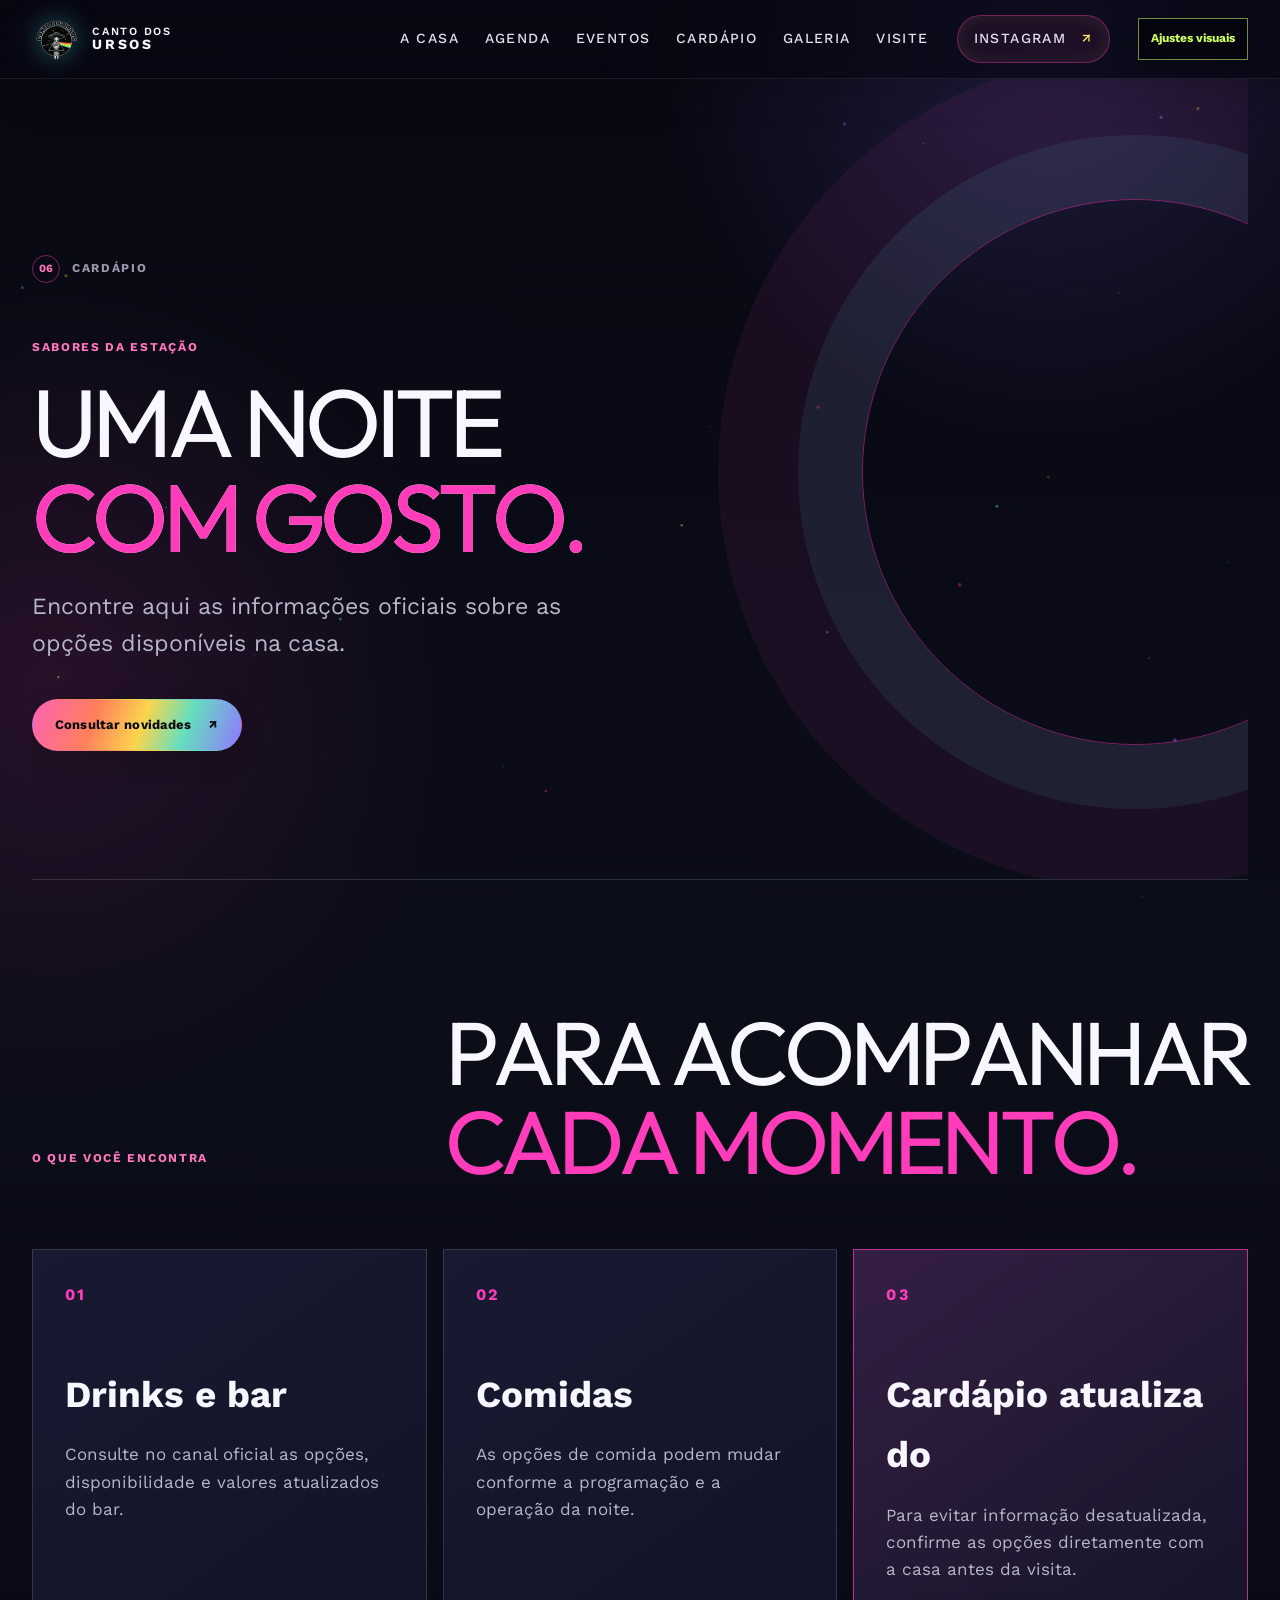
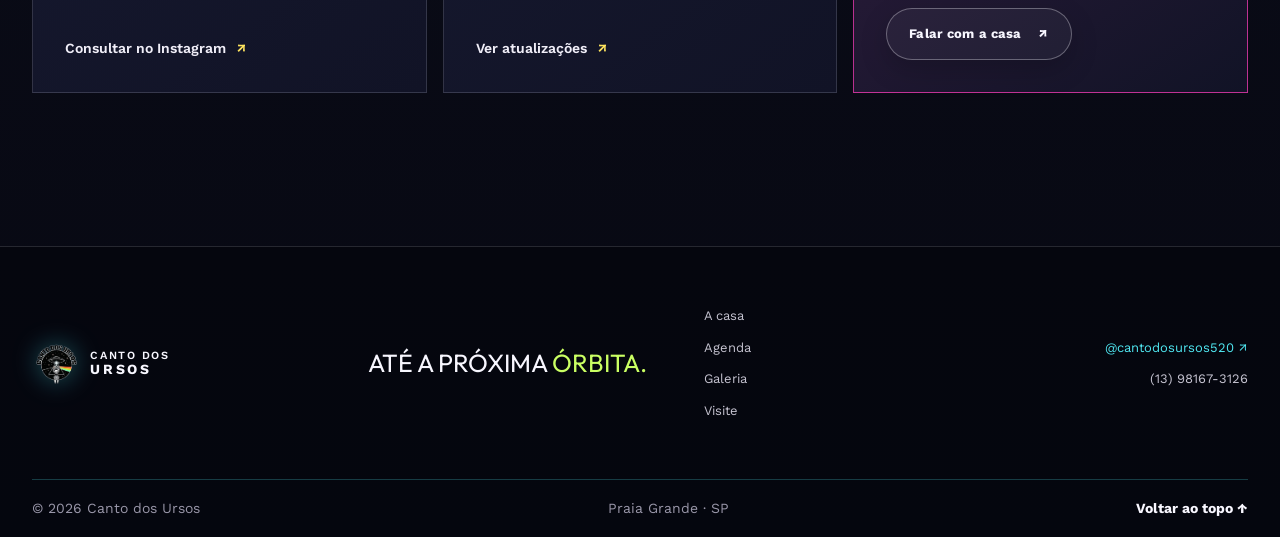
==== commit fdfca0c2: "Modernize Canto dos Ursos visual system" ====
--- a/cardapio/index.html
+++ b/cardapio/index.html
@@ -1,4 +1,4 @@
-<!DOCTYPE html><html lang="pt-BR"> <head><meta charset="UTF-8"><meta name="viewport" content="width=device-width, initial-scale=1"><meta name="theme-color" content="#090a10"><meta name="description" content="Consulte as informações oficiais sobre o cardápio do Canto dos Ursos."><meta name="keywords" content="Canto dos Ursos, boate LGBTQIA+, Praia Grande, vida noturna"><link rel="canonical" href="https://cantodosursos.online/"><meta property="og:type" content="website"><meta property="og:site_name" content="Canto dos Ursos"><meta property="og:url" content="https://cantodosursos.online/"><meta property="og:title" content="Cardápio | Canto dos Ursos"><meta property="og:description" content="Consulte as informações oficiais sobre o cardápio do Canto dos Ursos."><meta property="og:image" content="https://files.manuscdn.com/user_upload_by_module/session_file/310519664012364690/dqpLhyeZSPPXailp.png"><meta property="og:image:alt" content="Emblema oficial do Canto dos Ursos: disco voador, urso, astronauta, estrelas e arco-íris."><meta name="twitter:card" content="summary_large_image"><meta name="twitter:title" content="Cardápio | Canto dos Ursos"><meta name="twitter:description" content="Consulte as informações oficiais sobre o cardápio do Canto dos Ursos."><meta name="twitter:image" content="https://files.manuscdn.com/user_upload_by_module/session_file/310519664012364690/dqpLhyeZSPPXailp.png"><link rel="icon" type="image/png" href="/images/logo-canto-dos-ursos.png"><link rel="preconnect" href="https://fonts.googleapis.com"><link rel="preconnect" href="https://fonts.gstatic.com" crossorigin="anonymous"><link href="https://fonts.googleapis.com/css2?family=Archivo+Black&family=Space+Grotesk:wght@400;500;600;700&display=swap" rel="stylesheet"><title>Cardápio | Canto dos Ursos</title><script>
+<!DOCTYPE html><html lang="pt-BR"> <head><meta charset="UTF-8"><meta name="viewport" content="width=device-width, initial-scale=1"><meta name="theme-color" content="#090a10"><meta name="description" content="Consulte as informações oficiais sobre o cardápio do Canto dos Ursos."><meta name="keywords" content="Canto dos Ursos, boate LGBTQIA+, Praia Grande, vida noturna"><link rel="canonical" href="https://cantodosursos.online/"><meta property="og:type" content="website"><meta property="og:site_name" content="Canto dos Ursos"><meta property="og:url" content="https://cantodosursos.online/"><meta property="og:title" content="Cardápio | Canto dos Ursos"><meta property="og:description" content="Consulte as informações oficiais sobre o cardápio do Canto dos Ursos."><meta property="og:image" content="https://files.manuscdn.com/user_upload_by_module/session_file/310519664012364690/dqpLhyeZSPPXailp.png"><meta property="og:image:alt" content="Emblema oficial do Canto dos Ursos: disco voador, urso, astronauta, estrelas e arco-íris."><meta name="twitter:card" content="summary_large_image"><meta name="twitter:title" content="Cardápio | Canto dos Ursos"><meta name="twitter:description" content="Consulte as informações oficiais sobre o cardápio do Canto dos Ursos."><meta name="twitter:image" content="https://files.manuscdn.com/user_upload_by_module/session_file/310519664012364690/dqpLhyeZSPPXailp.png"><link rel="icon" type="image/png" href="/images/logo-canto-dos-ursos.png"><link rel="preconnect" href="https://fonts.googleapis.com"><link rel="preconnect" href="https://fonts.gstatic.com" crossorigin="anonymous"><link href="https://fonts.googleapis.com/css2?family=Outfit:wght@400;500;600;700;800&family=Work+Sans:wght@400;500;600;700&display=swap" rel="stylesheet"><title>Cardápio | Canto dos Ursos</title><script>
       try {
         const saved = JSON.parse(localStorage.getItem('canto-visual-settings') || '{}');
         const root = document.documentElement;
@@ -8,7 +8,7 @@
         if (saved.lowVision === 'enabled') root.dataset.lowVision = 'enabled';
         if (saved.colorVision && saved.colorVision !== 'normal') root.dataset.colorVision = saved.colorVision;
       } catch {}
-    </script><link rel="stylesheet" href="/_astro/cardapio.hwTUp7uk.css"></head> <body> <canvas id="cosmic-field" class="cosmic-field" aria-hidden="true"></canvas> <a class="skip-link" href="#conteudo">Pular para o conteúdo</a> <script type="module">const s="canto-visual-settings",i={textScale:"normal",contrast:"normal",motion:"full",links:"normal",lowVision:"normal",colorVision:"normal"},n=document.documentElement,o=document.querySelector("#visual-settings"),r=document.querySelectorAll("[data-setting]");function d(){try{return{...i,...JSON.parse(localStorage.getItem(s)||"{}")}}catch{return{...i}}}function c(e){localStorage.setItem(s,JSON.stringify(e))}function l(e){n.dataset.textScale=e.textScale==="large"?"large":"normal",n.dataset.contrast=e.contrast==="high"?"high":"normal",n.dataset.motion=e.motion==="reduced"?"reduced":"full",n.dataset.links=e.links==="highlighted"?"highlighted":"normal",n.dataset.lowVision=e.lowVision==="enabled"?"enabled":"normal",n.dataset.colorVision=e.colorVision,r.forEach(t=>{const a=t.dataset.setting;a&&(t instanceof HTMLInputElement?t.checked=a==="textScale"?e.textScale==="large":a==="contrast"?e.contrast==="high":a==="motion"?e.motion==="reduced":a==="links"?e.links==="highlighted":e.lowVision==="enabled":a==="colorVision"&&(t.value=e.colorVision))})}if(o){let e=d();l(e),r.forEach(t=>{t.addEventListener("change",()=>{const a=t.dataset.setting;a&&(t instanceof HTMLSelectElement?e={...e,colorVision:t.value}:a==="textScale"?e={...e,textScale:t.checked?"large":"normal"}:a==="contrast"?e={...e,contrast:t.checked?"high":"normal"}:a==="motion"?e={...e,motion:t.checked?"reduced":"full"}:a==="links"?e={...e,links:t.checked?"highlighted":"normal"}:a==="lowVision"&&(e={...e,lowVision:t.checked?"enabled":"normal"}),l(e),c(e))})}),o.querySelector("[data-visual-reset]")?.addEventListener("click",()=>{e={...i},l(e),c(e)})}</script> <div class="site-content">  <header class="site-header" data-motion-root> <div class="header-inner"> <a class="brand" href="/" aria-label="Canto dos Ursos — início"> <img src="/images/logo-canto-dos-ursos.png" alt="Logo do Canto dos Ursos" width="62" height="56"> <span class="brand-name">CANTO DOS<br><strong>URSOS</strong></span> </a> <nav class="desktop-nav" aria-label="Navegação principal"> <a href="/#casa">A casa</a> <a href="/#agenda">Agenda</a> <a href="/eventos">Eventos</a> <a href="/cardapio">Cardápio</a> <a href="/#galeria">Galeria</a> <a href="/#visite">Visite</a> </nav> <a class="header-social" href="https://www.instagram.com/cantodosursos520/" target="_blank" rel="noreferrer" aria-label="Instagram oficial @cantodosursos520">
+    </script><link rel="stylesheet" href="/_astro/cardapio.hwTUp7uk.css"><link rel="stylesheet" href="/modern-refresh.css"> </head> <body> <canvas id="cosmic-field" class="cosmic-field" aria-hidden="true"></canvas> <a class="skip-link" href="#conteudo">Pular para o conteúdo</a> <script type="module">const s="canto-visual-settings",i={textScale:"normal",contrast:"normal",motion:"full",links:"normal",lowVision:"normal",colorVision:"normal"},n=document.documentElement,o=document.querySelector("#visual-settings"),r=document.querySelectorAll("[data-setting]");function d(){try{return{...i,...JSON.parse(localStorage.getItem(s)||"{}")}}catch{return{...i}}}function c(e){localStorage.setItem(s,JSON.stringify(e))}function l(e){n.dataset.textScale=e.textScale==="large"?"large":"normal",n.dataset.contrast=e.contrast==="high"?"high":"normal",n.dataset.motion=e.motion==="reduced"?"reduced":"full",n.dataset.links=e.links==="highlighted"?"highlighted":"normal",n.dataset.lowVision=e.lowVision==="enabled"?"enabled":"normal",n.dataset.colorVision=e.colorVision,r.forEach(t=>{const a=t.dataset.setting;a&&(t instanceof HTMLInputElement?t.checked=a==="textScale"?e.textScale==="large":a==="contrast"?e.contrast==="high":a==="motion"?e.motion==="reduced":a==="links"?e.links==="highlighted":e.lowVision==="enabled":a==="colorVision"&&(t.value=e.colorVision))})}if(o){let e=d();l(e),r.forEach(t=>{t.addEventListener("change",()=>{const a=t.dataset.setting;a&&(t instanceof HTMLSelectElement?e={...e,colorVision:t.value}:a==="textScale"?e={...e,textScale:t.checked?"large":"normal"}:a==="contrast"?e={...e,contrast:t.checked?"high":"normal"}:a==="motion"?e={...e,motion:t.checked?"reduced":"full"}:a==="links"?e={...e,links:t.checked?"highlighted":"normal"}:a==="lowVision"&&(e={...e,lowVision:t.checked?"enabled":"normal"}),l(e),c(e))})}),o.querySelector("[data-visual-reset]")?.addEventListener("click",()=>{e={...i},l(e),c(e)})}</script> <div class="site-content">  <header class="site-header" data-motion-root> <div class="header-inner"> <a class="brand" href="/" aria-label="Canto dos Ursos — início"> <img src="/images/logo-canto-dos-ursos.png" alt="Logo do Canto dos Ursos" width="62" height="56"> <span class="brand-name">CANTO DOS<br><strong>URSOS</strong></span> </a> <nav class="desktop-nav" aria-label="Navegação principal"> <a href="/#casa">A casa</a> <a href="/#agenda">Agenda</a> <a href="/eventos">Eventos</a> <a href="/cardapio">Cardápio</a> <a href="/#galeria">Galeria</a> <a href="/#visite">Visite</a> </nav> <a class="header-social" href="https://www.instagram.com/cantodosursos520/" target="_blank" rel="noreferrer" aria-label="Instagram oficial @cantodosursos520">
 Instagram <span aria-hidden="true">↗</span> </a> <details class="visual-settings" id="visual-settings"> <summary aria-label="Abrir ajustes visuais">Ajustes visuais</summary> <div class="visual-settings-panel" role="group" aria-labelledby="visual-settings-title"> <div class="visual-settings-heading"> <p id="visual-settings-title">Preferências visuais</p> <span>Salvas neste navegador</span> </div> <label class="visual-option"><input type="checkbox" data-setting="textScale"> <span>Aumentar texto</span></label> <label class="visual-option"><input type="checkbox" data-setting="contrast"> <span>Alto contraste</span></label> <label class="visual-option"><input type="checkbox" data-setting="motion"> <span>Reduzir animações</span></label> <label class="visual-option"><input type="checkbox" data-setting="links"> <span>Destacar links e botões</span></label> <label class="visual-option"><input type="checkbox" data-setting="lowVision"> <span>Modo baixa visão</span></label> <label class="visual-select-label" for="color-vision">Perfil de daltonismo</label> <select id="color-vision" data-setting="colorVision"> <option value="normal">Visão padrão</option> <option value="protanopia">Protanopia</option> <option value="deuteranopia">Deuteranopia</option> <option value="tritanopia">Tritanopia</option> <option value="achromatopsia">Acromatopsia</option> </select> <button class="visual-reset" type="button" data-visual-reset>Restaurar padrões</button> </div> </details> <details class="mobile-nav" id="mobile-nav"> <summary aria-label="Abrir ou fechar menu de navegação"><span></span><span></span></summary> <nav class="mobile-menu" aria-label="Navegação móvel"> <a href="/#casa">A casa</a> <a href="/#agenda">Agenda</a> <a href="/eventos">Eventos</a> <a href="/cardapio">Cardápio</a> <a href="/#galeria">Galeria</a> <a href="/#visite">Visite</a> <a href="https://www.instagram.com/cantodosursos520/" target="_blank" rel="noreferrer">Instagram oficial ↗</a> </nav> </details> </div> </header> <script>
   const mobileNav = document.querySelector('#mobile-nav');
   mobileNav?.addEventListener('click', (event) => {
--- a/modern-refresh.css
+++ b/modern-refresh.css
@@ -0,0 +1,158 @@
+/* Modern refresh — vibrant Swiss structure + accessible glass layers */
+:root {
+  --ink: #070812;
+  --panel: #111326;
+  --panel-soft: #171a31;
+  --paper: #f8f7ff;
+  --muted: #b7b7c8;
+  --line: rgba(248, 247, 255, .14);
+  --display: 'Outfit', 'Helvetica Neue', sans-serif;
+  --body: 'Work Sans', 'Helvetica Neue', sans-serif;
+  --maxw: 1320px;
+  --header-h: 78px;
+  --photo-radius: 20px;
+  --glass: linear-gradient(135deg, rgba(26, 29, 54, .82), rgba(12, 14, 28, .72));
+  --glass-border: 1px solid rgba(255,255,255,.14);
+  scroll-padding-top: calc(var(--header-h) + 18px);
+}
+
+body {
+  background:
+    radial-gradient(circle at 82% 2%, rgba(143,119,255,.18), transparent 25rem),
+    radial-gradient(circle at 4% 32%, rgba(250,61,167,.12), transparent 26rem),
+    linear-gradient(180deg, #070812 0%, #0b0d19 48%, #070812 100%);
+  line-height: 1.65;
+}
+body::before { opacity: .18; }
+
+.site-header {
+  border-bottom-color: rgba(255,255,255,.08);
+  background: rgba(7,8,18,.72);
+  box-shadow: 0 12px 40px rgba(0,0,0,.16);
+}
+.header-inner { min-height: var(--header-h); }
+.brand { gap: 12px; }
+.brand img, .footer-brand img { width: 48px; height: 46px; }
+.brand-name, .footer-brand span { font-size: 11px; letter-spacing: .16em; }
+.brand-name strong, .footer-brand strong { font-size: 14px; letter-spacing: .2em; }
+.desktop-nav { gap: clamp(14px, 2vw, 28px); }
+.desktop-nav a, .header-social { color: #e1dfeb; font-size: 14px; font-weight: 500; }
+.desktop-nav a { position: relative; padding-block: 10px; }
+.desktop-nav a::after { position: absolute; right: 0; bottom: 3px; left: 0; height: 2px; border-radius: 2px; background: var(--rainbow); content: ''; transform: scaleX(0); transform-origin: right; transition: transform .25s ease; }
+.desktop-nav a:hover::after, .desktop-nav a:focus-visible::after { transform: scaleX(1); transform-origin: left; }
+.header-social { padding: 11px 16px; border-color: rgba(250,61,167,.4); background: rgba(250,61,167,.08); }
+.header-social:hover { border-color: var(--pink); background: rgba(250,61,167,.16); }
+
+.hero {
+  min-height: min(820px, calc(100svh - var(--header-h)));
+  grid-template-columns: minmax(0, .92fr) minmax(0, 1.08fr);
+  gap: clamp(32px, 5vw, 88px);
+  padding-top: clamp(56px, 8vw, 112px);
+  padding-bottom: clamp(64px, 9vw, 120px);
+}
+.hero-copy { padding-block: 20px; }
+.eyebrow { margin-bottom: 18px; color: #d4d2e0; font-size: 12px; letter-spacing: .14em; }
+.eyebrow--pink { color: #ff77bd; }
+.eyebrow-dot { width: 8px; height: 8px; }
+.hero-logo { width: clamp(104px, 12vw, 168px); margin-bottom: 20px; filter: drop-shadow(0 14px 22px rgba(250,61,167,.18)); }
+.hero h1, .intro h2, .agenda h2, .gallery-heading h2, .visit h2 { font-weight: 800; letter-spacing: -.065em; line-height: .94; }
+.hero h1 { max-width: 760px; font-size: clamp(52px, 7.1vw, 104px); }
+.hero h1 em, .agenda h2 em, .gallery-heading h2 em, .visit h2 em { color: #ff6fb8; }
+.hero-description { max-width: 480px; margin: 24px 0 30px; color: #d6d4e1; font-size: clamp(16px, 1.5vw, 19px); line-height: 1.55; }
+.hero-actions { gap: 16px; }
+.button { min-height: 52px; padding-inline: 22px; border-radius: 999px; font-size: 13px; letter-spacing: .01em; box-shadow: 0 10px 28px rgba(0,0,0,.18); }
+.button--rainbow { background: linear-gradient(110deg, #ff62b4 0%, #ff805b 30%, #fbd54d 52%, #65dfbd 72%, #8f77ff 100%); }
+.button--rainbow::before { border-radius: 999px; }
+.button--rainbow:hover { box-shadow: 0 14px 34px rgba(250,61,167,.22); }
+.button--outline { border-color: rgba(248,247,255,.32); background: rgba(255,255,255,.04); }
+.button--outline:hover { border-color: #ff6fb8; background: rgba(250,61,167,.14); }
+.text-link { color: #f0eef8; font-size: 14px; }
+
+.hero-image-wrap { min-height: 500px; clip-path: none; border: 1px solid rgba(255,255,255,.14); border-radius: 28px; box-shadow: 0 26px 80px rgba(0,0,0,.32); }
+.hero-image-wrap::before { position: absolute; z-index: 1; inset: 14px; border: 1px solid rgba(255,255,255,.22); border-radius: 20px; content: ''; pointer-events: none; }
+.hero-image-wrap::after { background: linear-gradient(180deg, rgba(4,5,10,.02) 38%, rgba(4,5,10,.8) 100%), linear-gradient(130deg, rgba(12,12,18,.06), transparent 48%); }
+.hero-image { transform: scale(1.03); transition: transform 1s cubic-bezier(.2,.75,.25,1), filter .6s ease; }
+.hero-image-wrap:hover .hero-image { transform: scale(1.07); filter: saturate(1.08); }
+.hero-caption { right: 30px; bottom: 28px; left: 30px; font-size: 12px; letter-spacing: .03em; text-transform: none; }
+.scroll-cue { bottom: 32px; font-size: 11px; letter-spacing: .1em; }
+
+.section-index { gap: 12px; color: #9c9bad; font-size: 12px; letter-spacing: .14em; }
+.section-index span { display: inline-grid; width: 28px; height: 28px; place-items: center; border: 1px solid rgba(250,61,167,.48); border-radius: 50%; color: #ff77bd; font-size: 11px; letter-spacing: 0; }
+.intro, .agenda, .gallery-section, .visit { border-top-color: rgba(255,255,255,.1); }
+.intro { min-height: 520px; padding-block: clamp(80px, 10vw, 150px); }
+.intro .section-index, .agenda .section-index, .gallery-section .section-index, .visit .section-index { margin-bottom: 58px; }
+.intro h2, .agenda h2, .gallery-heading h2, .visit h2 { font-size: clamp(44px, 6vw, 88px); }
+.intro h2 span { color: #64dce5; }
+.intro-aside { max-width: 430px; padding: 28px; border: var(--glass-border); background: var(--glass); border-radius: 22px; box-shadow: 0 24px 64px rgba(0,0,0,.2); }
+.intro-aside p { margin-bottom: 24px; color: #d7d5e1; font-size: 16px; }
+.intro-flag-frame { min-height: 440px; padding: 10px; border: var(--glass-border); background: radial-gradient(circle at 50% 42%, rgba(143,119,255,.15), transparent 56%), rgba(10,11,24,.42); border-radius: 28px; box-shadow: 0 24px 70px rgba(0,0,0,.28); }
+.intro-flag--3d figcaption { margin-top: 14px; font-size: 13px; }
+
+.agenda, .gallery-section, .visit { padding-block: clamp(80px, 10vw, 132px); }
+.agenda-layout { min-height: 380px; gap: clamp(40px, 7vw, 110px); }
+.agenda-note { max-width: 460px; padding: 34px; border: var(--glass-border); background: var(--glass); border-radius: 22px; box-shadow: 0 24px 64px rgba(0,0,0,.22); }
+.agenda-note p { max-width: 360px; color: #d7d5e1; font-size: 16px; }
+.agenda-star { display: inline-grid; width: 44px; height: 44px; place-items: center; border-radius: 50%; background: rgba(250,61,167,.14); color: #ff77bd; font-size: 24px; }
+.agenda-orbit { opacity: .8; }
+
+.gallery-heading { margin-bottom: 42px; }
+.gallery-intro { max-width: 330px; color: #c1bfd0; font-size: 14px; line-height: 1.65; }
+.photo-grid { gap: 14px; grid-auto-rows: clamp(60px, 6vw, 92px); }
+.photo-trigger { height: calc(100% - 30px); border: 1px solid rgba(255,255,255,.12); border-radius: var(--photo-radius); box-shadow: 0 16px 38px rgba(0,0,0,.18); }
+.photo-trigger::after { background: linear-gradient(180deg, transparent 38%, rgba(7,8,18,.72)); opacity: .54; }
+.photo-trigger:hover, .photo-trigger:focus-visible { border-color: rgba(255,111,184,.72); box-shadow: 0 20px 46px rgba(250,61,167,.16); }
+.photo-zoom { right: 14px; bottom: 14px; padding: 8px 10px; border: 1px solid rgba(255,255,255,.18); border-radius: 999px; font-size: 11px; }
+.photo-card figcaption { height: 30px; font-size: 11px; }
+.photo-caption-dot { width: 6px; height: 6px; }
+
+.visit-layout { gap: clamp(40px, 8vw, 120px); }
+.visit-address { color: #d1cfdd; font-size: 18px; }
+.contact-panel { padding: clamp(28px, 4vw, 48px); border: var(--glass-border); background: var(--glass); border-radius: 24px; box-shadow: 0 24px 64px rgba(0,0,0,.22); }
+.contact-label { margin-bottom: 22px; color: #ff77bd; font-size: 12px; letter-spacing: .14em; }
+.contact-line { padding: 18px 0; }
+.contact-line > span:first-child { color: #aaa8bc; font-size: 13px; }
+.contact-line strong { font-size: clamp(15px, 1.7vw, 19px); }
+.contact-note { max-width: 320px; color: #aaa8bc; font-size: 13px; }
+
+.site-footer { background: rgba(5,6,14,.88); }
+.footer-main { padding-block: 58px; }
+.footer-nav, .footer-contact { gap: 10px; color: #c6c4d1; font-size: 13px; }
+.footer-bottom { min-height: 58px; color: #9997a9; font-size: 12px; }
+
+@media (max-width: 900px) {
+  .hero { gap: 32px; }
+  .hero-image-wrap { min-height: 420px; }
+  .intro { padding-block: 84px; }
+  .intro-aside { padding: 22px; }
+  .agenda-layout { gap: 40px; }
+}
+
+@media (max-width: 640px) {
+  :root { --header-h: 64px; }
+  .section-shell, .header-inner { width: min(100% - 32px, 520px); }
+  .header-inner { min-height: var(--header-h); }
+  .brand img { width: 40px; height: 38px; }
+  .brand-name { font-size: 9px; }
+  .brand-name strong { font-size: 11px; }
+  .hero { gap: 26px; padding-top: 42px; padding-bottom: 70px; }
+  .hero-logo { width: 100px; }
+  .hero h1 { font-size: clamp(48px, 14vw, 72px); }
+  .hero-description { font-size: 16px; }
+  .hero-image-wrap { min-height: 340px; border-radius: 22px; }
+  .hero-image-wrap::before { inset: 10px; border-radius: 15px; }
+  .hero-caption { right: 22px; bottom: 22px; left: 22px; font-size: 11px; }
+  .section-index { font-size: 11px; }
+  .intro, .agenda, .gallery-section, .visit { padding-block: 72px; }
+  .intro .section-index, .agenda .section-index, .gallery-section .section-index, .visit .section-index { margin-bottom: 38px; }
+  .intro h2, .agenda h2, .gallery-heading h2, .visit h2 { font-size: clamp(42px, 12vw, 62px); }
+  .intro-aside { margin-top: 28px; border-radius: 18px; }
+  .intro-flag-frame { min-height: 320px; border-radius: 22px; }
+  .vinyl-model { height: 320px; }
+  .agenda-note { padding: 26px 22px; border-radius: 18px; }
+  .gallery-heading { margin-bottom: 28px; }
+  .gallery-intro { max-width: none; font-size: 14px; }
+  .photo-grid { gap: 8px; }
+  .photo-trigger { border-radius: 14px; }
+  .photo-card figcaption { font-size: 10px; }
+  .contact-panel { border-radius: 18px; }
+}
